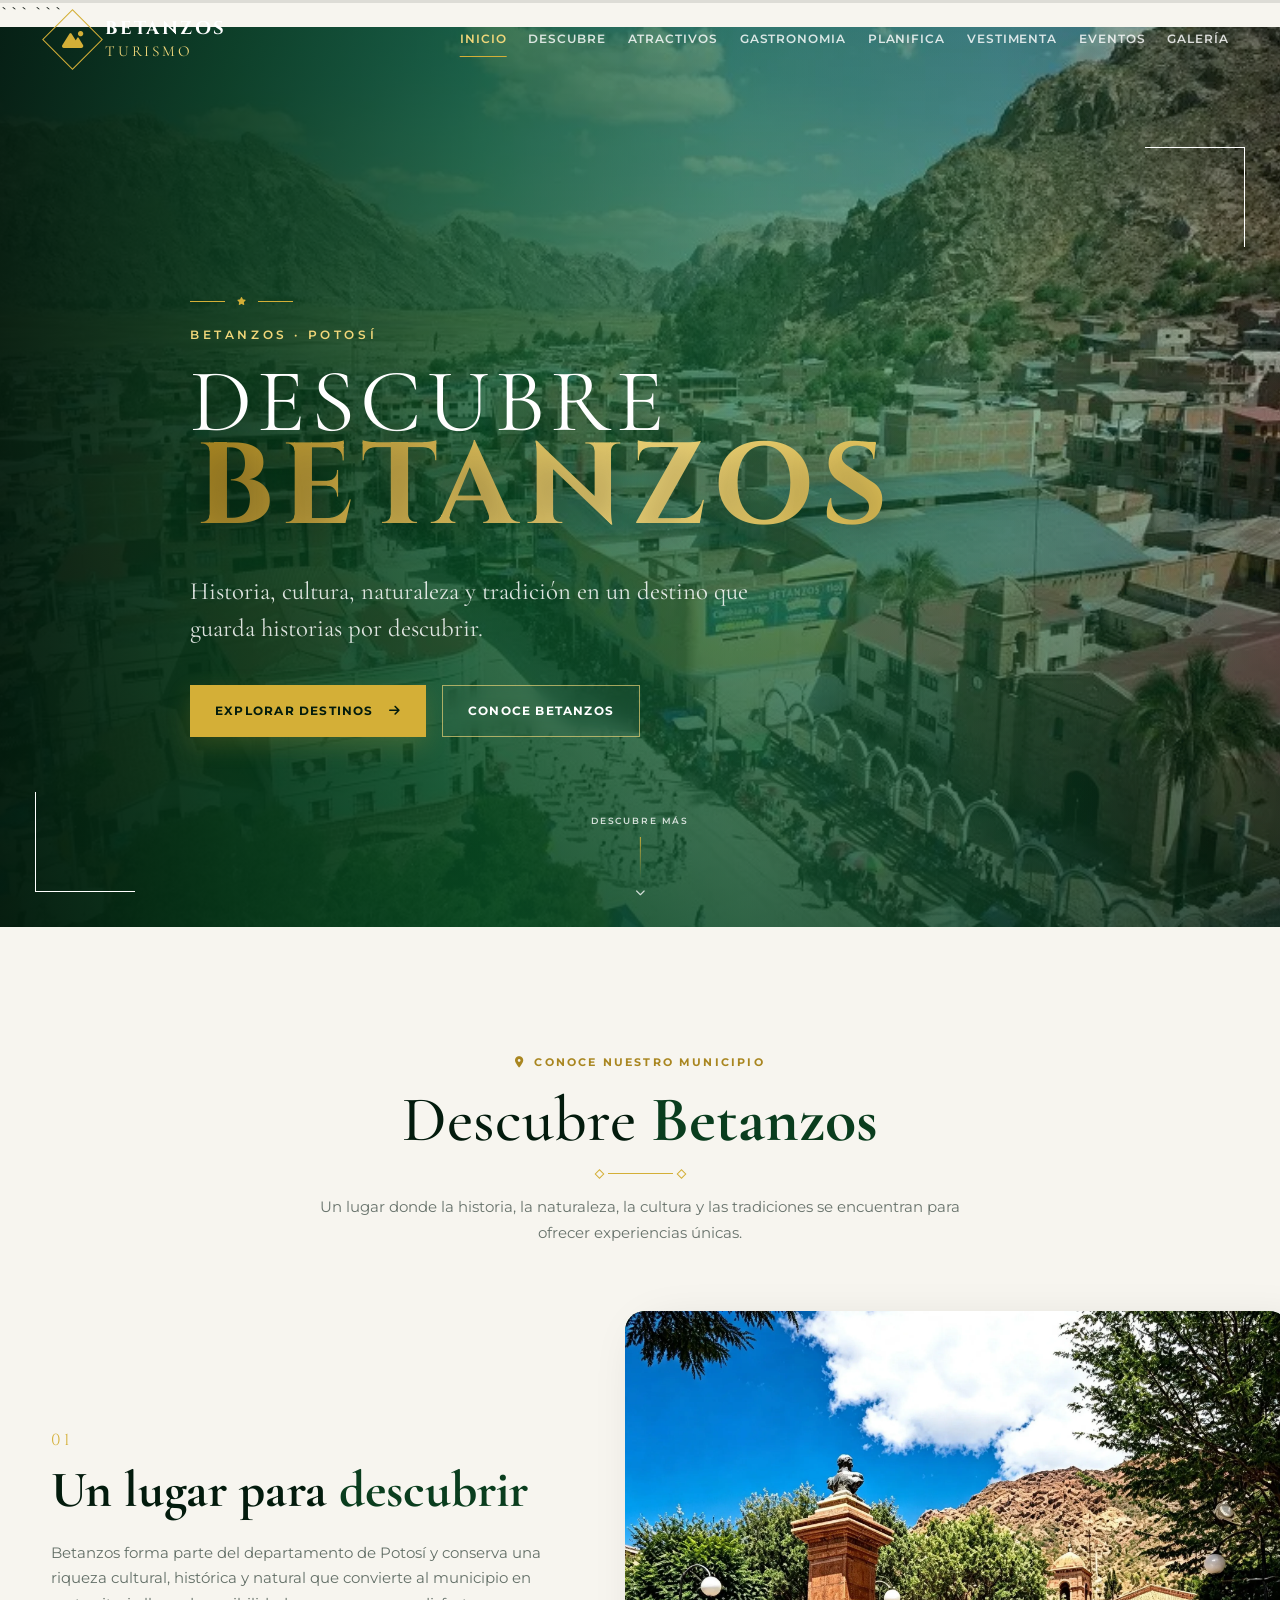
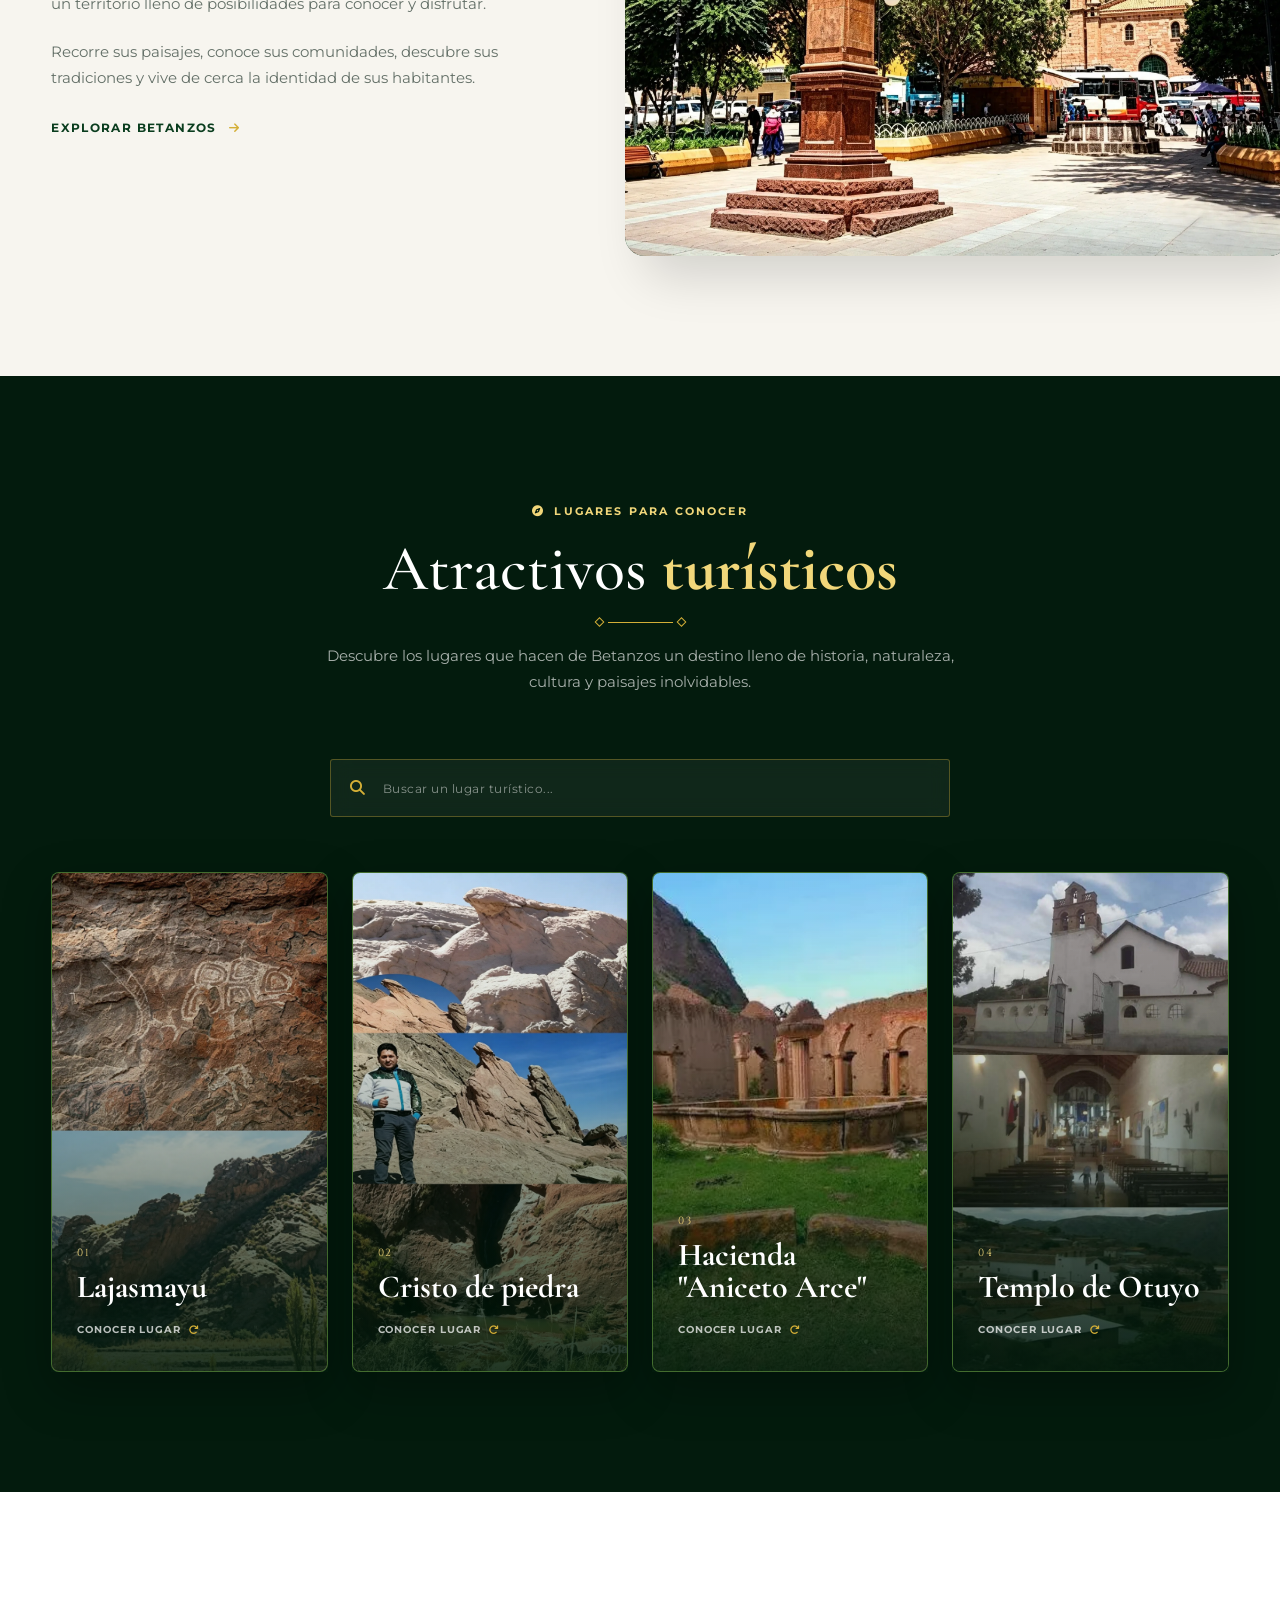
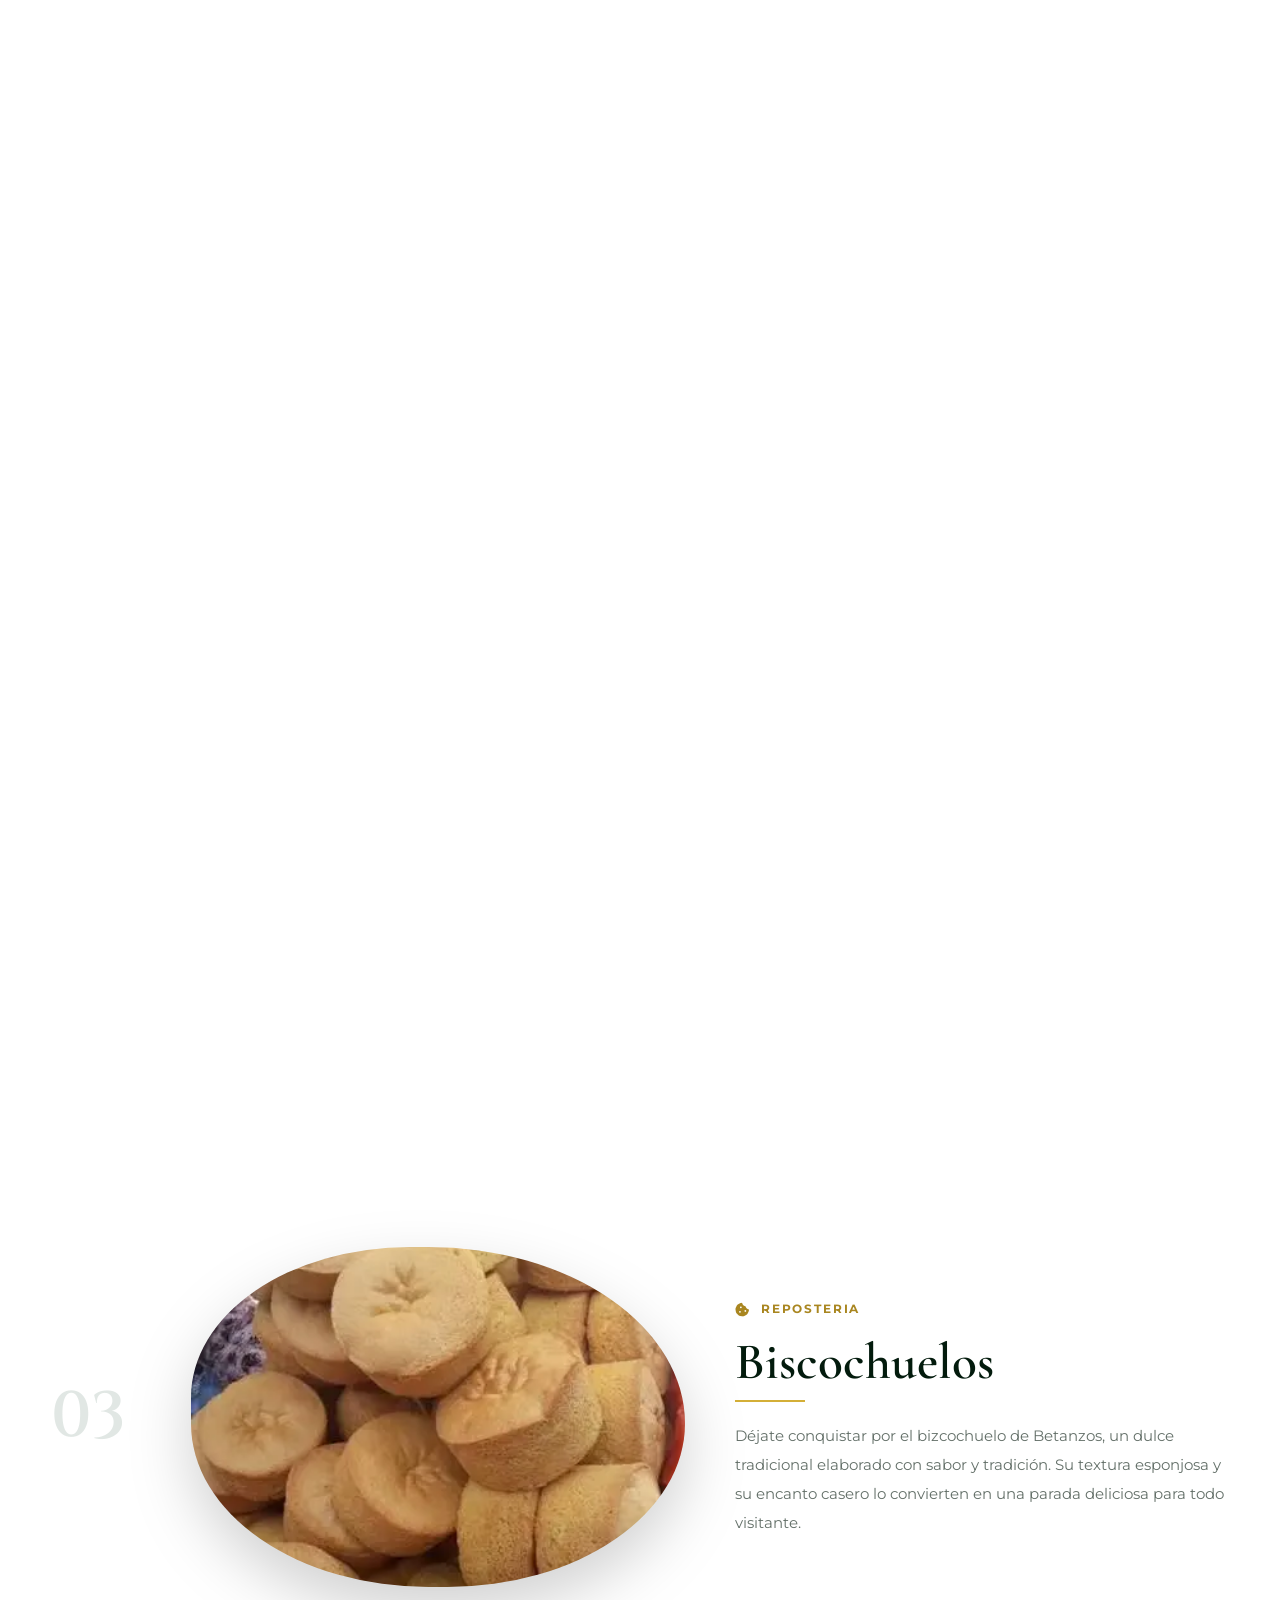
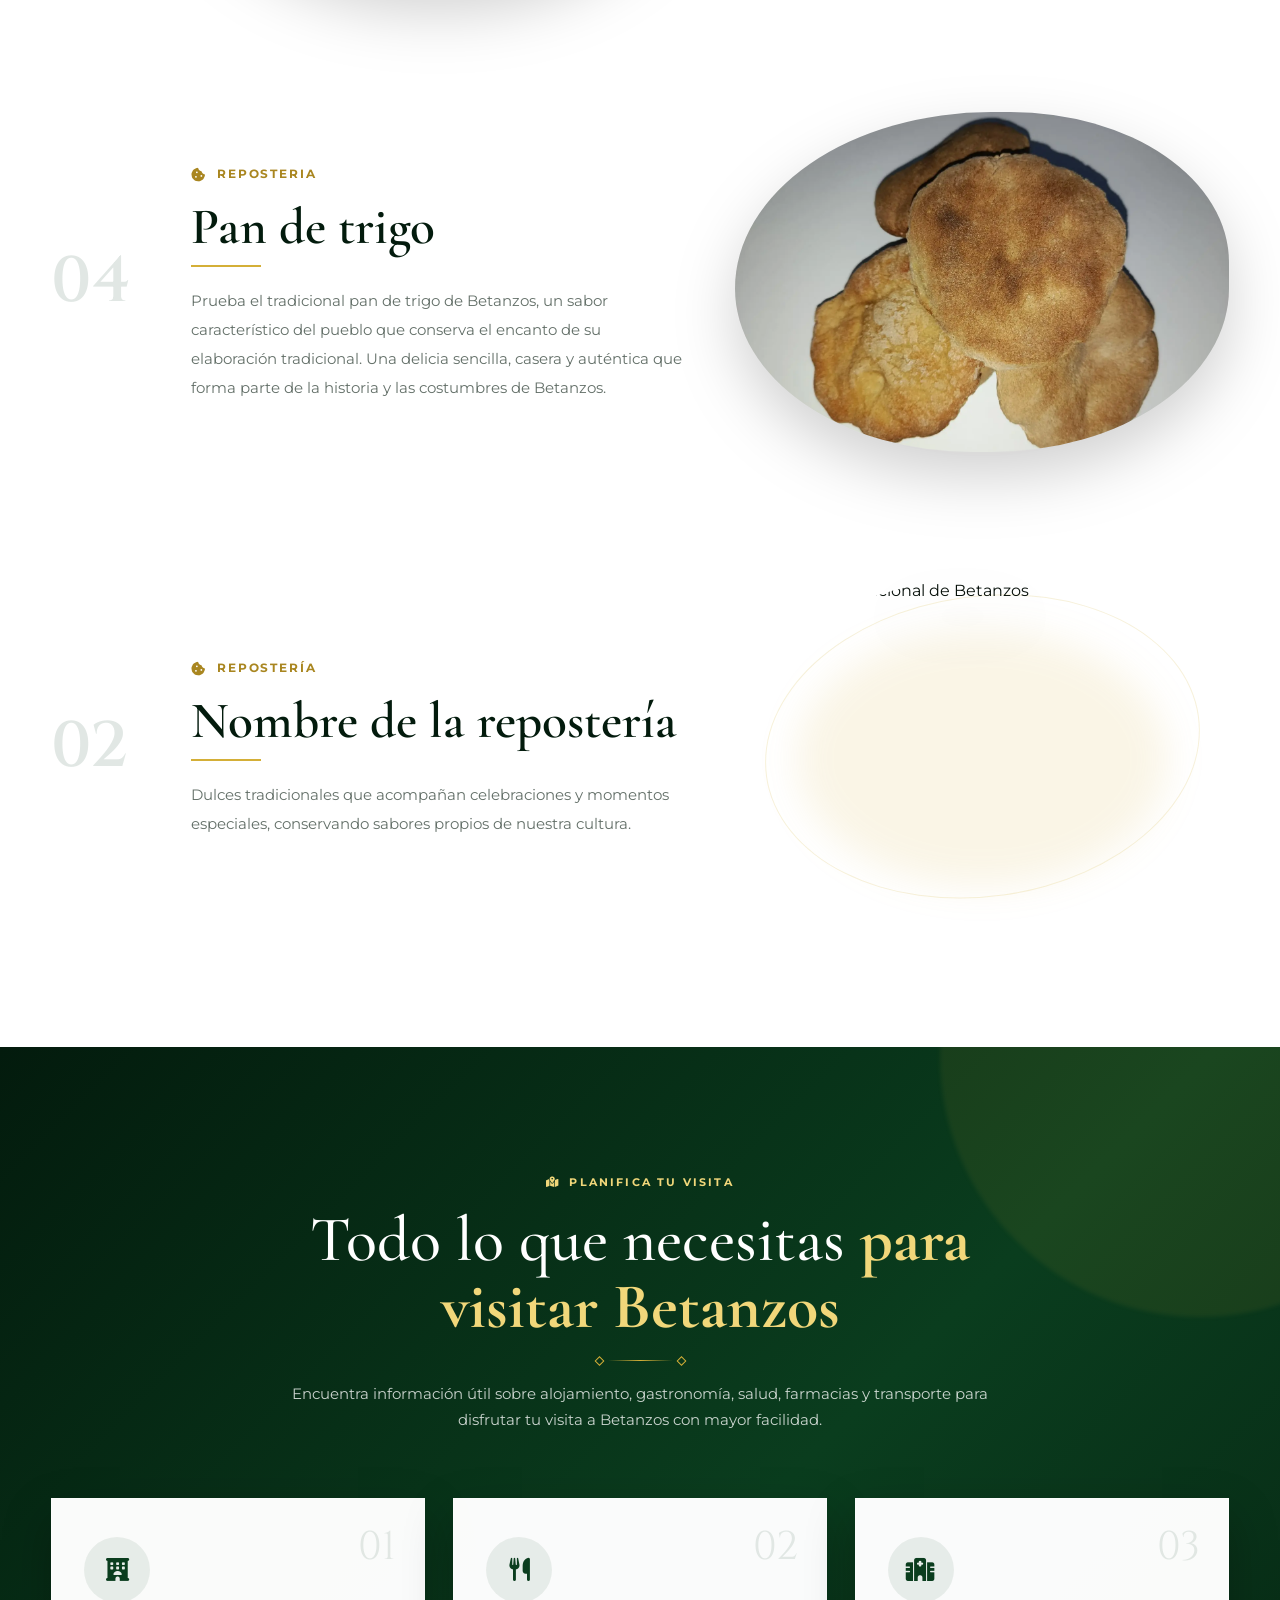
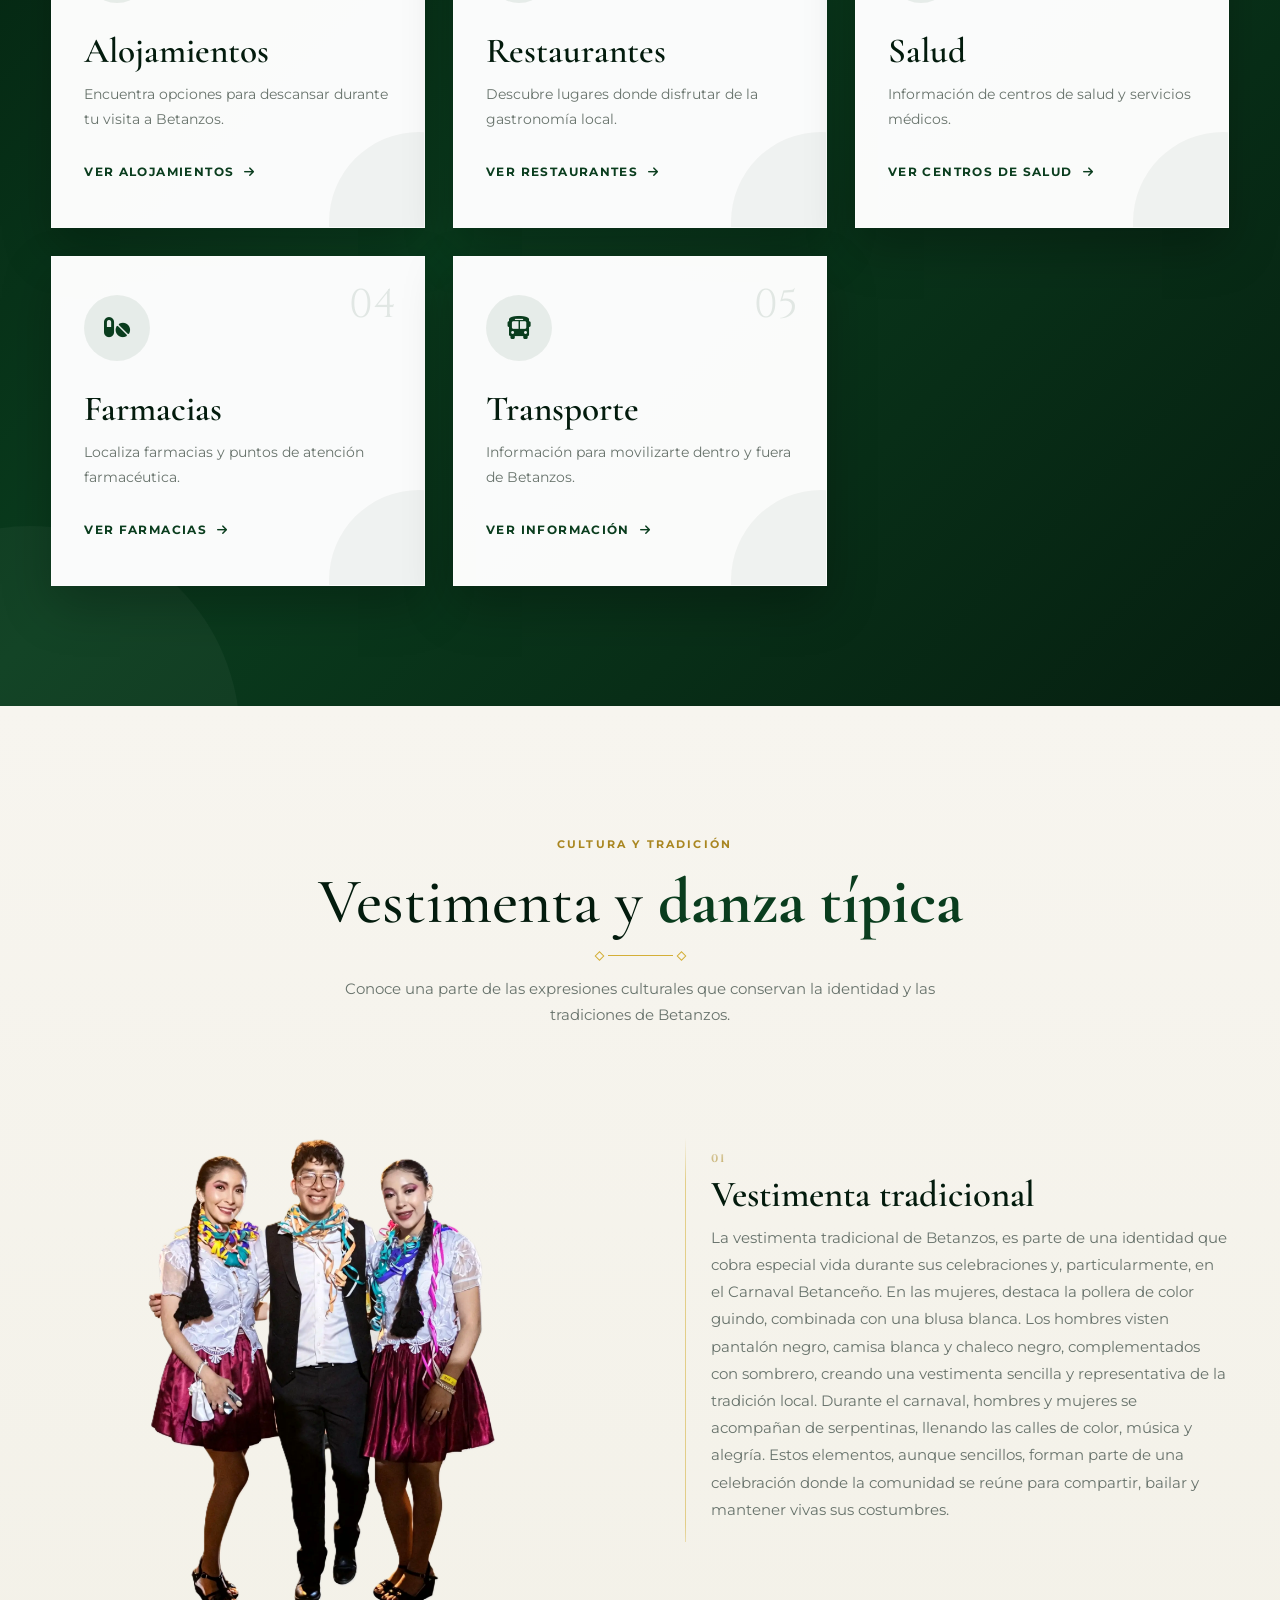
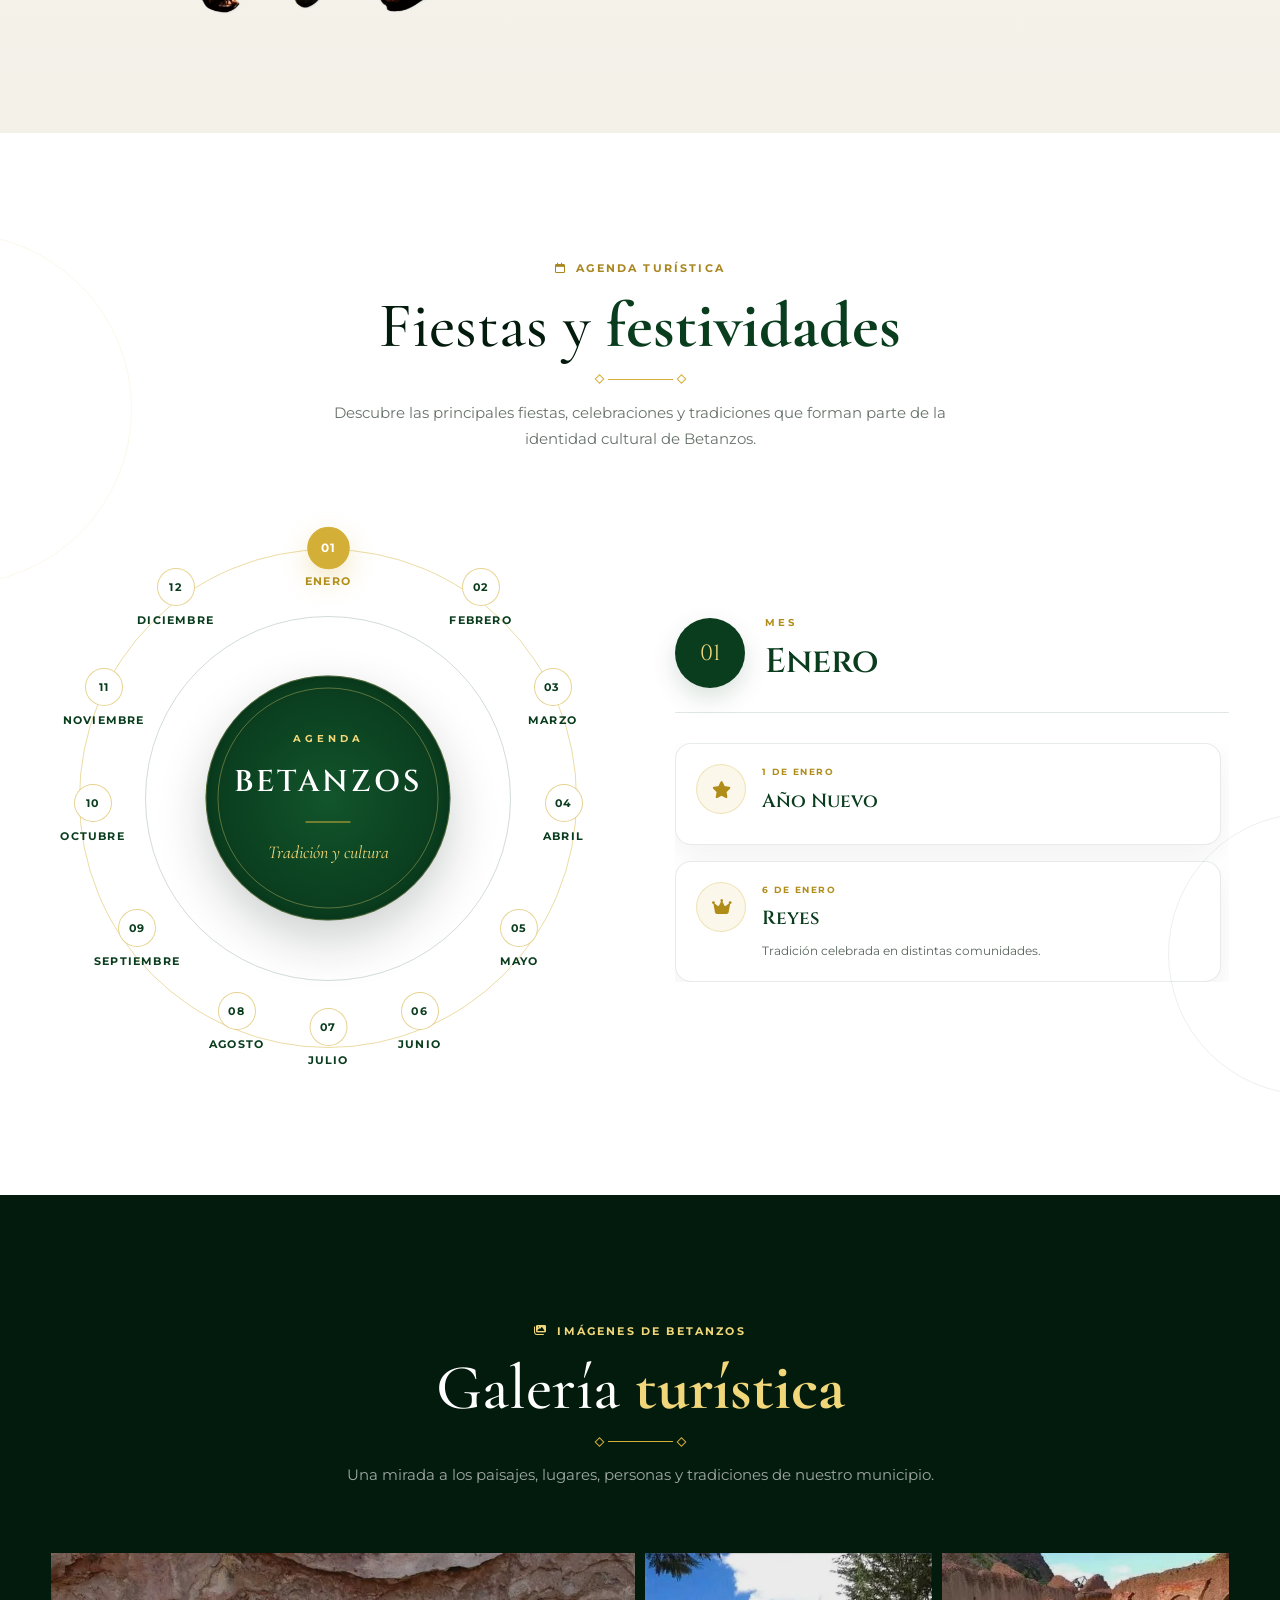
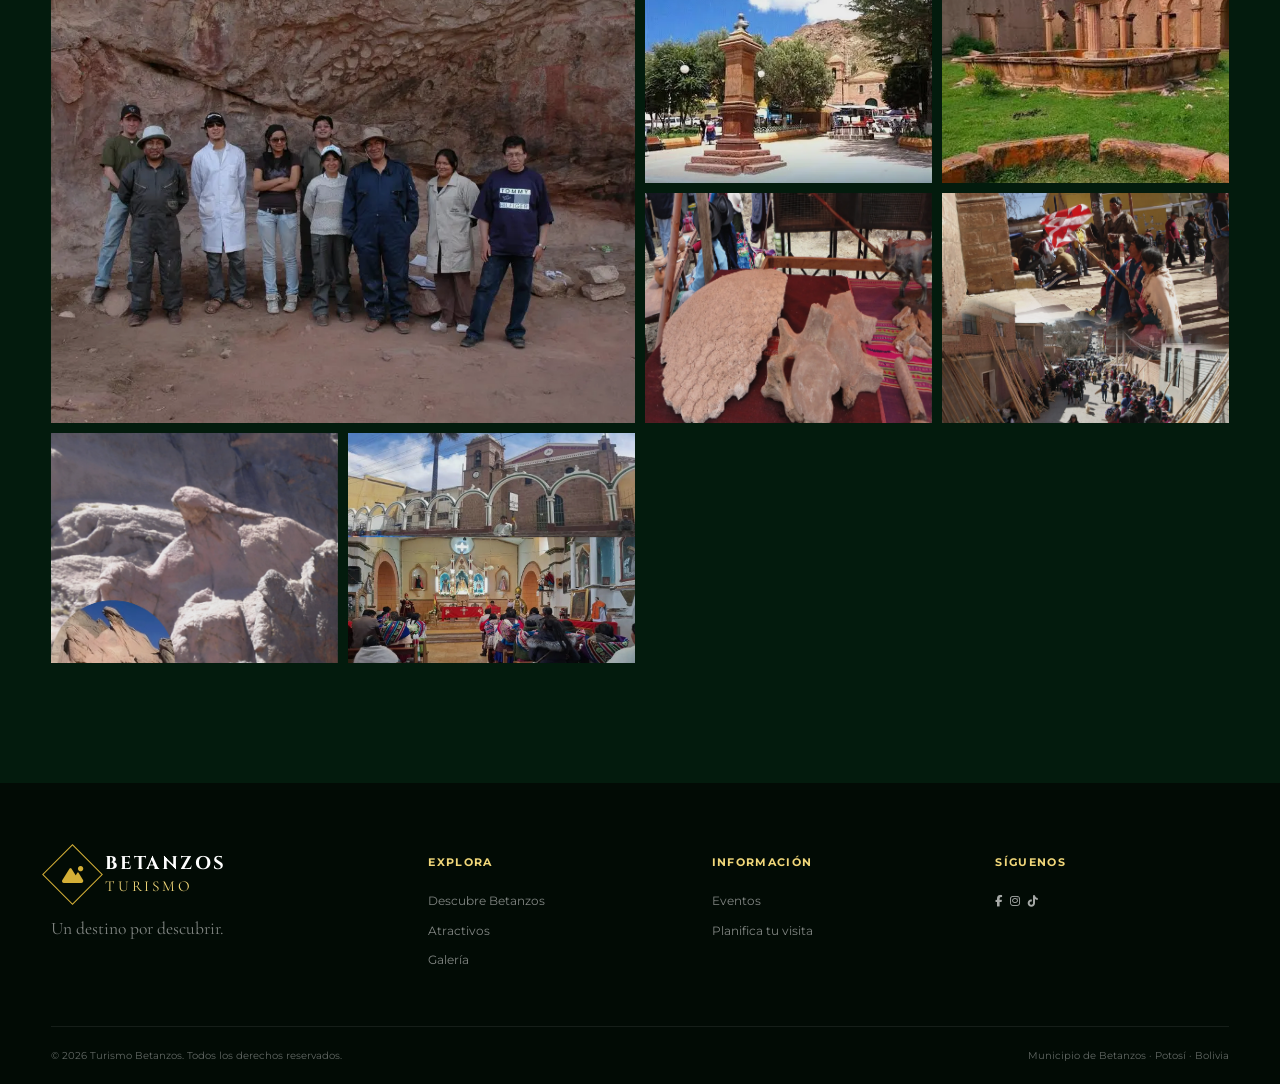
==== index.html @ 5ba2af06 "google" ====
<!DOCTYPE html>

<html lang="es">

<head>
    <meta charset="UTF-8">

```
<meta
    name="viewport"
    content="width=device-width, initial-scale=1.0">

<!-- =========================================================
     SEO
========================================================== -->

<title>
    Turismo Betanzos | Potosí, Bolivia | Un destino por descubrir
</title>

<meta
    name="description"
    content="Descubre Betanzos, Potosí, Bolivia. Conoce sus atractivos turísticos, paisajes, cultura, historia, gastronomía, tradiciones, festividades y lugares para visitar. Turismo Betanzos, un destino por descubrir.">

<meta
    name="keywords"
    content="Turismo Betanzos, Betanzos Potosí, Betanzos Bolivia, turismo en Betanzos, lugares turísticos de Betanzos, atractivos turísticos Betanzos, Potosí Bolivia, cultura Betanzos, gastronomía Betanzos, Carnaval Betanceño, Lajasmayu, Cristo de piedra Tecoya, Hacienda Aniceto Arce, Templo de Otuyo">

<meta
    name="author"
    content="Turismo Betanzos">

<meta
    name="robots"
    content="index, follow">

<meta
    name="googlebot"
    content="index, follow">

<meta
    name="theme-color"
    content="#0a3d1e">

<meta
    name="language"
    content="Spanish">

<meta
    name="geo.region"
    content="BO-P">

<meta
    name="geo.placename"
    content="Betanzos, Potosí, Bolivia">

<!-- URL principal -->
<link
    rel="canonical"
    href="https://ce175170-bit.github.io/TURISMO/">

<!-- =========================================================
     OPEN GRAPH
========================================================== -->

<meta
    property="og:type"
    content="website">

<meta
    property="og:locale"
    content="es_BO">

<meta
    property="og:title"
    content="Turismo Betanzos | Potosí, Bolivia">

<meta
    property="og:description"
    content="Descubre los atractivos turísticos, cultura, gastronomía, tradiciones, paisajes y festividades de Betanzos, Potosí, Bolivia.">

<meta
    property="og:url"
    content="https://ce175170-bit.github.io/TURISMO/">

<meta
    property="og:site_name"
    content="Turismo Betanzos">

<meta
    property="og:image"
    content="https://ce175170-bit.github.io/TURISMO/img/betanzos.webp">

<meta
    property="og:image:alt"
    content="Paisaje del municipio de Betanzos, Potosí, Bolivia">

<!-- =========================================================
     TWITTER / X
========================================================== -->

<meta
    name="twitter:card"
    content="summary_large_image">

<meta
    name="twitter:title"
    content="Turismo Betanzos | Potosí, Bolivia">

<meta
    name="twitter:description"
    content="Descubre Betanzos, Potosí: atractivos turísticos, cultura, gastronomía, tradiciones y festividades.">

<meta
    name="twitter:image"
    content="https://ce175170-bit.github.io/TURISMO/img/betanzos.webp">

<!-- =========================================================
     DATOS ESTRUCTURADOS PARA GOOGLE
========================================================== -->

<script type="application/ld+json">
{
    "@context": "https://schema.org",
    "@type": "TouristDestination",
    "name": "Turismo Betanzos",
    "description": "Información turística sobre Betanzos, Potosí, Bolivia, incluyendo atractivos turísticos, cultura, gastronomía, tradiciones y festividades.",
    "url": "https://ce175170-bit.github.io/TURISMO/",
    "image": "https://ce175170-bit.github.io/TURISMO/img/betanzos.webp",
    "touristType": [
        "Turismo cultural",
        "Turismo de naturaleza",
        "Turismo histórico"
    ],
    "containedInPlace": {
        "@type": "AdministrativeArea",
        "name": "Departamento de Potosí",
        "containedInPlace": {
            "@type": "Country",
            "name": "Bolivia"
        }
    }
}
</script>

<!-- =========================================================
     ICONOS
========================================================== -->

<link
    rel="icon"
    type="image/webp"
    sizes="512x512"
    href="img/logo.webp">

<link
    rel="icon"
    href="img/logo.webp">

<!-- =========================================================
     FUENTES
========================================================== -->

<link
    rel="preconnect"
    href="https://fonts.googleapis.com">

<link
    rel="preconnect"
    href="https://fonts.gstatic.com"
    crossorigin>

<link
    href="https://fonts.googleapis.com/css2?family=Cinzel:wght@400;500;600;700;800&family=Cormorant+Garamond:wght@400;500;600;700&family=Montserrat:wght@300;400;500;600;700&display=swap"
    rel="stylesheet">

<link
    rel="stylesheet"
    href="https://cdnjs.cloudflare.com/ajax/libs/font-awesome/6.5.2/css/all.min.css">

<link
    rel="stylesheet"
    href="estilos.css">
```

</head>

<body>


<!-- =========================================================
     PRELOADER
========================================================== -->

<div id="preloader">
    <div class="loader-content">

        <div class="loader-symbol">
            <span></span>
            <span></span>
            <span></span>
        </div>

        <h2>BETANZOS</h2>

        <p>
            Un destino por descubrir
        </p>

    </div>
</div>

<!-- =========================================================
     INDICADOR DE PROGRESO DEL SCROLL
========================================================== -->

<div class="scroll-progress">
    <div id="scrollProgressBar"></div>
</div>

<!-- =========================================================
     HEADER / NAVEGACIÓN
========================================================== -->

<header
    id="header"
    class="header">

    <div class="container header-container">

        <!-- LOGO -->

        <a
            href="#inicio"
            class="logo"
            aria-label="Turismo Betanzos - Inicio">

            <div class="logo-symbol">
                <i class="fa-solid fa-mountain-sun"></i>
            </div>

            <div class="logo-text">

                <span class="logo-main">
                    BETANZOS
                </span>

                <span class="logo-sub">
                    Turismo
                </span>

            </div>

        </a>

        <!-- MENÚ -->

        <nav
            class="nav"
            id="mainNav"
            aria-label="Navegación principal">

            <a
                href="#inicio"
                class="nav-link active">
                Inicio
            </a>

            <a
                href="#descubre"
                class="nav-link">
                Descubre
            </a>

            <a
                href="#atractivos"
                class="nav-link">
                Atractivos
            </a>

            <a
                href="#gastronomia"
                class="nav-link">
                Gastronomia
            </a>

            <a
                href="#planifica"
                class="nav-link">
                Planifica
            </a>

            <a
                href="#vestimenta"
                class="nav-link">
                Vestimenta
            </a>

            <a
                href="#eventos"
                class="nav-link">
                Eventos
            </a>

            <a
                href="#galeria"
                class="nav-link">
                Galería
            </a>

        </nav>

        <!-- MENÚ MÓVIL -->

        <button
            class="menu-toggle"
            id="menuToggle"
            type="button"
            aria-label="Abrir menú"
            aria-expanded="false">

            <span></span>
            <span></span>
            <span></span>

        </button>

    </div>

</header>

<!-- =========================================================
     CONTENIDO PRINCIPAL
========================================================== -->

<main>

    <!-- =====================================================
         INICIO
    ====================================================== -->

    <section
        id="inicio"
        class="hero">

        <div class="hero-background">

            <img
                src="img/betanzos.webp"
                alt="Paisaje turístico de Betanzos, Potosí, Bolivia">

            <div class="hero-overlay"></div>

        </div>

        <div class="container hero-content">

            <div class="hero-decoration">
                <span></span>
                <i class="fa-solid fa-star"></i>
                <span></span>
            </div>

            <p class="hero-small-title">
                BETANZOS · POTOSÍ
            </p>

            <h1 class="hero-title">

                <span>
                    DESCUBRE
                </span>

                <strong>
                    BETANZOS
                </strong>

            </h1>

            <p class="hero-description">
                Historia, cultura, naturaleza y tradición
                en un destino que guarda historias por descubrir.
            </p>

            <div class="hero-buttons">

                <a
                    href="#atractivos"
                    class="btn btn-primary">

                    <span>
                        Explorar destinos
                    </span>

                    <i class="fa-solid fa-arrow-right"></i>

                </a>

                <a
                    href="#descubre"
                    class="btn btn-outline">

                    <span>
                        Conoce Betanzos
                    </span>

                </a>

            </div>

        </div>

        <a
            href="#descubre"
            class="hero-scroll">

            <span class="scroll-text">
                DESCUBRE MÁS
            </span>

            <span class="scroll-line"></span>

            <i class="fa-solid fa-chevron-down"></i>

        </a>

        <div class="hero-corner hero-corner-left"></div>
        <div class="hero-corner hero-corner-right"></div>

    </section>

    <!-- =====================================================
         DESCUBRE
    ====================================================== -->

    <section
        id="descubre"
        class="section discover-section">

        <div class="container">

            <div class="section-header reveal">

                <span class="section-label">
                    <i class="fa-solid fa-location-dot"></i>
                    CONOCE NUESTRO MUNICIPIO
                </span>

                <h2 class="section-title">
                    Descubre
                    <span>Betanzos</span>
                </h2>

                <div class="section-line"></div>

                <p class="section-description">
                    Un lugar donde la historia, la naturaleza,
                    la cultura y las tradiciones se encuentran
                    para ofrecer experiencias únicas.
                </p>

            </div>

            <div class="discover-grid">

                <div class="discover-content reveal-left">

                    <span class="gold-number">
                        01
                    </span>

                    <h3>
                        Un lugar para
                        <span>descubrir</span>
                    </h3>

                    <p>
                        Betanzos forma parte del departamento de
                        Potosí y conserva una riqueza cultural,
                        histórica y natural que convierte al municipio
                        en un territorio lleno de posibilidades
                        para conocer y disfrutar.
                    </p>

                    <p>
                        Recorre sus paisajes, conoce sus comunidades,
                        descubre sus tradiciones y vive de cerca
                        la identidad de sus habitantes.
                    </p>

                    <a
                        href="#atractivos"
                        class="text-link">

                        <span>
                            Explorar Betanzos
                        </span>

                        <i class="fa-solid fa-arrow-right"></i>

                    </a>

                </div>

                <div class="discover-image reveal-right">

                    <div class="image-frame">

                        <img
                            src="img/plaza.webp"
                            alt="Plaza de Betanzos, Potosí, Bolivia"
                            loading="lazy">

                    </div>

                </div>

            </div>

        </div>

    </section>

    <!-- =====================================================
         ATRACTIVOS TURÍSTICOS
    ====================================================== -->

    <section
        id="atractivos"
        class="section attractions-section">

        <div class="container">

            <div class="section-header reveal">

                <span class="section-label">
                    <i class="fa-solid fa-compass"></i>
                    LUGARES PARA CONOCER
                </span>

                <h2 class="section-title">
                    Atractivos
                    <span>turísticos</span>
                </h2>

                <div class="section-line"></div>

                <p class="section-description">
                    Descubre los lugares que hacen de Betanzos
                    un destino lleno de historia, naturaleza,
                    cultura y paisajes inolvidables.
                </p>

            </div>

            <div class="tour-search reveal">

                <i class="fa-solid fa-magnifying-glass"></i>

                <input
                    type="search"
                    id="tourSearch"
                    placeholder="Buscar un lugar turístico..."
                    autocomplete="off"
                    aria-label="Buscar un lugar turístico">

                <button
                    type="button"
                    id="clearTourSearch"
                    class="tour-search-clear"
                    aria-label="Limpiar búsqueda">

                    <i class="fa-solid fa-xmark"></i>

                </button>

            </div>

            <div class="attractions-grid">

                <!-- LUGAR 1 -->

                <article
                    class="tour-card reveal"
                    data-place="lajasmayu"
                    tabindex="0"
                    aria-label="Lajasmayu, atractivo turístico de Betanzos. Haz clic para ver información.">

                    <div class="tour-card-inner">

                        <div class="tour-card-front">

                            <div class="tour-image">

                                <img
                                    src="img/lajasmayu.webp"
                                    alt="Lajasmayu, Betanzos, Potosí"
                                    loading="lazy">

                                <div class="tour-image-overlay"></div>

                                <div class="tour-front-content">

                                    <span class="tour-number">
                                        01
                                    </span>

                                    <h3>
                                        Lajasmayu
                                    </h3>

                                    <span class="tour-more">
                                        Conocer lugar
                                        <i class="fa-solid fa-arrow-rotate-right"></i>
                                    </span>

                                </div>

                            </div>

                        </div>

                        <div class="tour-card-back">

                            <span class="tour-back-category">
                                <i class="fa-solid fa-location-dot"></i>
                                Betanzos
                            </span>

                            <h3>
                                Lajasmayu
                            </h3>

                            <p>
                                <strong>Descubre Lajasmayu</strong><br>
                                Explora antiguas <strong>"PINTURAS RUPESTRES"</strong>,
                                contempla una hermosa <strong>"LAGUNA"</strong>
                                y déjate sorprender por los paisajes de este
                                rincón de Betanzos.
                                <strong>¡Una aventura que merece ser descubierta!</strong>
                            </p>

                            <div class="tour-buttons">

                                <a
                                    href="https://www.google.com/maps/@?api=1&map_action=map&center=-19.55479848966799%2C-65.42246164268225&zoom=18"
                                    target="_blank"
                                    rel="noopener noreferrer"
                                    class="tour-btn tour-btn-map">

                                    <i class="fas fa-map-marker-alt"></i>
                                    Ver en Google Maps

                                </a>

                                <a
                                    href="https://www.google.com/maps/dir/?api=1&origin=Betanzos%2C%20Potos%C3%AD%2C%20Bolivia&destination=-19.55479848966799%2C-65.42246164268225&travelmode=driving"
                                    target="_blank"
                                    rel="noopener noreferrer"
                                    class="tour-btn tour-btn-route">

                                    <i class="fas fa-route"></i>
                                    Cómo llegar

                                </a>

                            </div>

                            <span class="tour-flip-hint">
                                <i class="fa-solid fa-rotate-left"></i>
                                Volver
                            </span>

                        </div>

                    </div>

                </article>

                <!-- LUGAR 2 -->

                <article
                    class="tour-card reveal"
                    data-place="Patrimonio histórico"
                    tabindex="0"
                    aria-label="Cristo de piedra de Tecoya, Betanzos. Haz clic para ver información.">

                    <div class="tour-card-inner">

                        <div class="tour-card-front">

                            <div class="tour-image">

                                <img
                                    src="img/cristo.webp"
                                    alt="Cristo de piedra de Tecoya, Betanzos, Potosí"
                                    loading="lazy">

                                <div class="tour-image-overlay"></div>

                                <div class="tour-front-content">

                                    <span class="tour-number">
                                        02
                                    </span>

                                    <h3>
                                        Cristo de piedra
                                    </h3>

                                    <span class="tour-more">
                                        Conocer lugar
                                        <i class="fa-solid fa-arrow-rotate-right"></i>
                                    </span>

                                </div>

                            </div>

                        </div>

                        <div class="tour-card-back">

                            <span class="tour-back-category">
                                <i class="fa-solid fa-location-dot"></i>
                                Tecoya
                            </span>

                            <h3>
                                Cristo de piedra "Tecoya"
                            </h3>

                            <p>
                                Una formación natural con la silueta de un
                                Cristo, ubicada en lo alto de un cerro con
                                vistas espectaculares. En el camino encontrarás
                                una pequeña cascada que cobra especial belleza
                                durante la temporada de lluvias.
                            </p>

                            <div class="tour-buttons">

                                <a
                                    href="https://www.google.com/maps/@?api=1&map_action=map&center=-19.476564982358926%2C-65.41407841115755&zoom=18"
                                    target="_blank"
                                    rel="noopener noreferrer"
                                    class="tour-btn tour-btn-map">

                                    <i class="fas fa-map-marker-alt"></i>
                                    Ver en Google Maps

                                </a>

                                <a
                                    href="https://www.google.com/maps/dir/?api=1&origin=Betanzos%2C%20Potos%C3%AD%2C%20Bolivia&destination=-19.475471448541875%2C-65.41351223972904&travelmode=driving"
                                    target="_blank"
                                    rel="noopener noreferrer"
                                    class="tour-btn tour-btn-route">

                                    <i class="fas fa-route"></i>
                                    Cómo llegar

                                </a>

                            </div>

                            <span class="tour-flip-hint">
                                <i class="fa-solid fa-rotate-left"></i>
                                Volver
                            </span>

                        </div>

                    </div>

                </article>

                <!-- LUGAR 3 -->

                <article
                    class="tour-card reveal"
                    data-place="Tirispaya"
                    tabindex="0"
                    aria-label="Hacienda Aniceto Arce de Tirispaya, Betanzos. Haz clic para ver información.">

                    <div class="tour-card-inner">

                        <div class="tour-card-front">

                            <div class="tour-image">

                                <img
                                    src="img/tirispaya.webp"
                                    alt="Hacienda Aniceto Arce de Tirispaya, Betanzos"
                                    loading="lazy">

                                <div class="tour-image-overlay"></div>

                                <div class="tour-front-content">

                                    <span class="tour-number">
                                        03
                                    </span>

                                    <h3>
                                        Hacienda
                                        <br>
                                        "Aniceto Arce"
                                    </h3>

                                    <span class="tour-more">
                                        Conocer lugar
                                        <i class="fa-solid fa-arrow-rotate-right"></i>
                                    </span>

                                </div>

                            </div>

                        </div>

                        <div class="tour-card-back">

                            <span class="tour-back-category">
                                <i class="fa-solid fa-location-dot"></i>
                                Tirispaya
                            </span>

                            <h3>
                                Hacienda
                                <br>
                                "Aniceto Arce"
                            </h3>

                            <p>
                                Visita la histórica Hacienda de Aniceto Arce
                                en Tirispaya, un lugar ligado a la historia
                                de Bolivia y al patrimonio de la región.
                                Recorre sus espacios, conoce parte de su pasado
                                y disfruta de los hermosos paisajes que rodean
                                esta comunidad.
                            </p>

                            <div class="tour-buttons">

                                <a
                                    href="https://www.google.com/maps/@?api=1&map_action=map&center=-19.270452019084438%2C-65.41729999082395&zoom=18"
                                    target="_blank"
                                    rel="noopener noreferrer"
                                    class="tour-btn tour-btn-map">

                                    <i class="fas fa-map-marker-alt"></i>
                                    Ver en Google Maps

                                </a>

                                <a
                                    href="https://www.google.com/maps/dir/?api=1&origin=Betanzos%2C%20Potos%C3%AD%2C%20Bolivia&destination=-19.270452019084438%2C-65.41729999082395&travelmode=driving"
                                    target="_blank"
                                    rel="noopener noreferrer"
                                    class="tour-btn tour-btn-route">

                                    <i class="fas fa-route"></i>
                                    Cómo llegar

                                </a>

                            </div>

                            <span class="tour-flip-hint">
                                <i class="fa-solid fa-rotate-left"></i>
                                Volver
                            </span>

                        </div>

                    </div>

                </article>

                <!-- LUGAR 4 -->

                <article
                    class="tour-card reveal"
                    data-place="otuyo"
                    tabindex="0"
                    aria-label="Templo de Otuyo, Betanzos. Haz clic para ver información.">

                    <div class="tour-card-inner">

                        <div class="tour-card-front">

                            <div class="tour-image">

                                <img
                                    src="img/otuyo.webp"
                                    alt="Templo de Otuyo, Betanzos, Potosí"
                                    loading="lazy">

                                <div class="tour-image-overlay"></div>

                                <div class="tour-front-content">

                                    <span class="tour-number">
                                        04
                                    </span>

                                    <h3>
                                        Templo de Otuyo
                                    </h3>

                                    <span class="tour-more">
                                        Conocer lugar
                                        <i class="fa-solid fa-arrow-rotate-right"></i>
                                    </span>

                                </div>

                            </div>

                        </div>

                        <div class="tour-card-back">

                            <span class="tour-back-category">
                                <i class="fa-solid fa-location-dot"></i>
                                Otuyo
                            </span>

                            <h3>
                                Templo de Otuyo
                            </h3>

                            <p>
                                Conoce el histórico Templo de Otuyo, donde,
                                según la tradición local, fue bautizado
                                Cornelio Saavedra, presidente de la Primera
                                Junta de Gobierno de Buenos Aires en 1810.
                                Un lugar que guarda parte de la historia
                                de Bolivia y Argentina.
                            </p>

                            <div class="tour-buttons">

                                <a
                                    href="https://www.google.com/maps/@?api=1&map_action=map&center=-19.486658241645898%2C-65.23036532233473&zoom=18"
                                    target="_blank"
                                    rel="noopener noreferrer"
                                    class="tour-btn tour-btn-map">

                                    <i class="fas fa-map-marker-alt"></i>
                                    Ver en Google Maps

                                </a>

                                <a
                                    href="https://www.google.com/maps/dir/?api=1&origin=Betanzos%2C%20Potos%C3%AD%2C%20Bolivia&destination=-19.486658241645898%2C-65.23036532233473&travelmode=driving"
                                    target="_blank"
                                    rel="noopener noreferrer"
                                    class="tour-btn tour-btn-route">

                                    <i class="fas fa-route"></i>
                                    Cómo llegar

                                </a>

                            </div>

                            <span class="tour-flip-hint">
                                <i class="fa-solid fa-rotate-left"></i>
                                Volver
                            </span>

                        </div>

                    </div>

                </article>

            </div>

            <div
                id="noTourResults"
                class="no-tour-results">

                <i class="fa-solid fa-map-location-dot"></i>

                <h3>
                    No encontramos ese lugar
                </h3>

                <p>
                    Intenta buscar utilizando otro nombre.
                </p>

            </div>

        </div>

    </section>

    <!-- =====================================================
         GASTRONOMÍA
    ====================================================== -->

    <section
        id="gastronomia"
        class="section gastronomy-section">

        <div class="container">

            <div class="section-header reveal">

                <span class="section-label">
                    <i class="fa-solid fa-utensils"></i>
                    SABORES DE BETANZOS
                </span>

                <h2 class="section-title">
                    Una tradición que
                    <span>se saborea</span>
                </h2>

                <div class="section-line"></div>

                <p class="section-description">
                    Descubre los sabores que forman parte de la
                    identidad de Betanzos, desde sus platos
                    tradicionales hasta sus dulces y preparaciones
                    transmitidas de generación en generación.
                </p>

            </div>

            <div class="gastronomy-list">

                <article class="gastronomy-item reveal">

                    <div class="gastronomy-number">
                        01
                    </div>

                    <div class="gastronomy-image">

                        <img
                            src="img/haba.webp"
                            alt="Ají de haba, plato tradicional de Betanzos"
                            loading="lazy">

                    </div>

                    <div class="gastronomy-content">

                        <span class="gastronomy-category">
                            <i class="fa-solid fa-bowl-food"></i>
                            PLATO TÍPICO
                        </span>

                        <h3>
                            Ají de haba
                        </h3>

                        <div class="gastronomy-line"></div>

                        <p>
                            El ají de haba es un plato tradicional preparado
                            con habas cocidas, ají y condimentos, de sabor
                            intenso y casero. Forma parte de la gastronomía
                            tradicional de la región y se disfruta
                            especialmente acompañado de papa y otros
                            ingredientes locales.
                        </p>

                    </div>

                </article>

                <article class="gastronomy-item reverse reveal">

                    <div class="gastronomy-number">
                        02
                    </div>

                    <div class="gastronomy-image">

                        <img
                            src="img/lisa.webp"
                            alt="Ají de lisa, plato tradicional de Betanzos"
                            loading="lazy">

                    </div>

                    <div class="gastronomy-content">

                        <span class="gastronomy-category">
                            <i class="fa-solid fa-bowl-food"></i>
                            PLATO TÍPICO
                        </span>

                        <h3>
                            Ají de lisa
                        </h3>

                        <div class="gastronomy-line"></div>

                        <p>
                            Saborea el tradicional Ají de Lisa,
                            un plato de sabor auténtico que forma parte
                            de la gastronomía local. Una preparación casera
                            que invita a descubrir los sabores y tradiciones
                            de Betanzos.
                        </p>

                    </div>

                </article>

                <article class="gastronomy-item reveal">

                    <div class="gastronomy-number">
                        03
                    </div>

                    <div class="gastronomy-image">

                        <img
                            src="img/biscochuelo.webp"
                            alt="Biscochuelos tradicionales de Betanzos"
                            loading="lazy">

                    </div>

                    <div class="gastronomy-content">

                        <span class="gastronomy-category">
                            <i class="fa-solid fa-cookie-bite"></i>
                            REPOSTERIA
                        </span>

                        <h3>
                            Biscochuelos
                        </h3>

                        <div class="gastronomy-line"></div>

                        <p>
                            Déjate conquistar por el bizcochuelo de Betanzos,
                            un dulce tradicional elaborado con sabor y tradición.
                            Su textura esponjosa y su encanto casero lo convierten
                            en una parada deliciosa para todo visitante.
                        </p>

                    </div>

                </article>

                <article class="gastronomy-item reverse reveal">

                    <div class="gastronomy-number">
                        04
                    </div>

                    <div class="gastronomy-image">

                        <img
                            src="img/pan.webp"
                            alt="Pan de trigo tradicional de Betanzos"
                            loading="lazy">

                    </div>

                    <div class="gastronomy-content">

                        <span class="gastronomy-category">
                            <i class="fa-solid fa-cookie-bite"></i>
                            REPOSTERIA
                        </span>

                        <h3>
                            Pan de trigo
                        </h3>

                        <div class="gastronomy-line"></div>

                        <p>
                            Prueba el tradicional pan de trigo de Betanzos,
                            un sabor característico del pueblo que conserva
                            el encanto de su elaboración tradicional. Una delicia
                            sencilla, casera y auténtica que forma parte de la
                            historia y las costumbres de Betanzos.
                        </p>

                    </div>

                </article>

                <!-- REPOSTERÍA -->

                <article class="gastronomy-item reverse reveal">

                    <div class="gastronomy-number">
                        02
                    </div>

                    <div class="gastronomy-image">

                        <img
                            src="img/bi"
                            alt="Repostería tradicional de Betanzos"
                            loading="lazy">

                    </div>

                    <div class="gastronomy-content">

                        <span class="gastronomy-category">
                            <i class="fa-solid fa-cookie-bite"></i>
                            REPOSTERÍA
                        </span>

                        <h3>
                            Nombre de la repostería
                        </h3>

                        <div class="gastronomy-line"></div>

                        <p>
                            Dulces tradicionales que acompañan
                            celebraciones y momentos especiales,
                            conservando sabores propios de nuestra
                            cultura.
                        </p>

                    </div>

                </article>

            </div>

        </div>

    </section>

    <!-- =====================================================
         PLANIFICA TU VISITA
    ====================================================== -->

    <section
        id="planifica"
        class="section planning-section">

        <div class="planning-background"></div>

        <div class="container">

            <div class="section-header reveal">

                <span class="section-label">
                    <i class="fa-solid fa-map-location-dot"></i>
                    PLANIFICA TU VISITA
                </span>

                <h2 class="section-title">
                    Todo lo que necesitas
                    <span>para visitar Betanzos</span>
                </h2>

                <div class="section-line"></div>

                <p class="section-description">
                    Encuentra información útil sobre alojamiento,
                    gastronomía, salud, farmacias y transporte para
                    disfrutar tu visita a Betanzos con mayor facilidad.
                </p>

            </div>

            <div class="planning-grid">

                <article
                    class="planning-card reveal"
                    data-planning="alojamientos">

                    <div class="planning-card-icon">
                        <i class="fa-solid fa-hotel"></i>
                    </div>

                    <div class="planning-card-number">
                        01
                    </div>

                    <h3>
                        Alojamientos
                    </h3>

                    <p>
                        Encuentra opciones para descansar
                        durante tu visita a Betanzos.
                    </p>

                    <span class="planning-card-link">
                        Ver alojamientos
                        <i class="fa-solid fa-arrow-right"></i>
                    </span>

                </article>

                <article
                    class="planning-card reveal"
                    data-planning="restaurantes">

                    <div class="planning-card-icon">
                        <i class="fa-solid fa-utensils"></i>
                    </div>

                    <div class="planning-card-number">
                        02
                    </div>

                    <h3>
                        Restaurantes
                    </h3>

                    <p>
                        Descubre lugares donde disfrutar
                        de la gastronomía local.
                    </p>

                    <span class="planning-card-link">
                        Ver restaurantes
                        <i class="fa-solid fa-arrow-right"></i>
                    </span>

                </article>

                <article
                    class="planning-card reveal"
                    data-planning="salud">

                    <div class="planning-card-icon">
                        <i class="fa-solid fa-hospital"></i>
                    </div>

                    <div class="planning-card-number">
                        03
                    </div>

                    <h3>
                        Salud
                    </h3>

                    <p>
                        Información de centros de salud
                        y servicios médicos.
                    </p>

                    <span class="planning-card-link">
                        Ver centros de salud
                        <i class="fa-solid fa-arrow-right"></i>
                    </span>

                </article>

                <article
                    class="planning-card reveal"
                    data-planning="farmacias">

                    <div class="planning-card-icon">
                        <i class="fa-solid fa-pills"></i>
                    </div>

                    <div class="planning-card-number">
                        04
                    </div>

                    <h3>
                        Farmacias
                    </h3>

                    <p>
                        Localiza farmacias y puntos de
                        atención farmacéutica.
                    </p>

                    <span class="planning-card-link">
                        Ver farmacias
                        <i class="fa-solid fa-arrow-right"></i>
                    </span>

                </article>

                <article
                    class="planning-card reveal"
                    data-planning="transporte">

                    <div class="planning-card-icon">
                        <i class="fa-solid fa-bus"></i>
                    </div>

                    <div class="planning-card-number">
                        05
                    </div>

                    <h3>
                        Transporte
                    </h3>

                    <p>
                        Información para movilizarte
                        dentro y fuera de Betanzos.
                    </p>

                    <span class="planning-card-link">
                        Ver información
                        <i class="fa-solid fa-arrow-right"></i>
                    </span>

                </article>

            </div>

        </div>

        <div
            class="planning-modal"
            id="planningModal"
            aria-hidden="true">

            <div class="planning-modal-overlay"></div>

            <div
                class="planning-modal-content"
                role="dialog"
                aria-modal="true"
                aria-labelledby="planningModalTitle">

                <button
                    type="button"
                    class="planning-modal-close"
                    id="planningModalClose"
                    aria-label="Cerrar">

                    <i class="fa-solid fa-xmark"></i>

                </button>

                <div class="planning-modal-header">

                    <span
                        class="planning-modal-icon"
                        id="planningModalIcon">

                        <i class="fa-solid fa-hotel"></i>

                    </span>

                    <div>

                        <span
                            class="planning-modal-label"
                            id="planningModalLabel">

                            INFORMACIÓN TURÍSTICA

                        </span>

                        <h3 id="planningModalTitle">
                            Alojamientos
                        </h3>

                    </div>

                </div>

                <div
                    class="planning-list"
                    id="planningList">
                </div>

            </div>

        </div>

    </section>

    <!-- =====================================================
         VESTIMENTA Y DANZA TÍPICA
    ====================================================== -->

    <section
        id="vestimenta"
        class="section culture-section">

        <div class="container">

            <div class="section-header reveal">

                <span class="section-label">
                    <i class="fa-solid fa-person-dancing"></i>
                    CULTURA Y TRADICIÓN
                </span>

                <h2 class="section-title">
                    Vestimenta y
                    <span>danza típica</span>
                </h2>

                <div class="section-line"></div>

                <p class="section-description">
                    Conoce una parte de las expresiones culturales que
                    conservan la identidad y las tradiciones de Betanzos.
                </p>

            </div>

            <div class="culture-content">

                <div class="culture-image reveal-left">

                    <img
                        src="img/danza.webp"
                        alt="Vestimenta y danza tradicional de Betanzos"
                        loading="lazy">

                </div>

                <div
                    class="culture-text-window reveal-right"
                    aria-label="Información sobre vestimenta y danza típica">

                    <div class="culture-text-track">

                        <article class="culture-text-block">

                            <span class="culture-number">
                                01
                            </span>

                            <h3>
                                Vestimenta tradicional
                            </h3>

                            <p>
                                La vestimenta tradicional de Betanzos,
                                es parte de una identidad que cobra
                                especial vida durante sus celebraciones
                                y, particularmente, en el Carnaval Betanceño.

                                En las mujeres, destaca la pollera de color
                                guindo, combinada con una blusa blanca.

                                Los hombres visten pantalón negro, camisa
                                blanca y chaleco negro, complementados con
                                sombrero, creando una vestimenta sencilla
                                y representativa de la tradición local.

                                Durante el carnaval, hombres y mujeres se
                                acompañan de serpentinas, llenando las calles
                                de color, música y alegría.

                                Estos elementos, aunque sencillos, forman parte
                                de una celebración donde la comunidad se reúne
                                para compartir, bailar y mantener vivas sus costumbres.
                            </p>

                        </article>

                        <article class="culture-text-block">

                            <span class="culture-number">
                                02
                            </span>

                            <h3>
                                Danza y expresión cultural
                            </h3>

                            <p>
                                El Carnaval Betanceño es una de las principales
                                expresiones culturales de Betanzos.

                                Su música y danza reúnen a comunidades,
                                comparsas y agrupaciones que recorren las
                                calles durante las celebraciones.

                                Entre sus expresiones tradicionales destacan
                                las Churras de Betanzos, junto con diferentes
                                danzas autóctonas y pandillas carnavaleras.

                                El ritmo del carnaval está vinculado al
                                huayño pasacalle, acompañado tradicionalmente
                                por instrumentos como charangos, guitarras y anatas.

                                Más que una celebración, el Carnaval Betanceño
                                representa una forma de mantener vivas las
                                costumbres, la música, la vestimenta y la
                                identidad cultural de los betanceños.
                            </p>

                        </article>

                        <article class="culture-text-block">

                            <span class="culture-number">
                                03
                            </span>

                            <h3>
                                Tradición que continúa
                            </h3>

                            <p>
                                En Betanzos, las tradiciones siguen vivas
                                gracias a las nuevas generaciones que mantienen
                                las costumbres heredadas de sus antepasados.

                                La música, la danza, la vestimenta y las
                                celebraciones culturales forman parte de una
                                identidad que se transmite de padres a hijos.

                                Cada fiesta es una oportunidad para reencontrarse
                                con las raíces, compartir en comunidad y mantener
                                viva la historia de nuestro pueblo.

                                Una tradición que no se detiene, porque cada
                                generación la recibe, la vive y la transmite.
                            </p>

                        </article>

                        <article
                            class="culture-text-block"
                            aria-hidden="true">

                            <span class="culture-number">
                                01
                            </span>

                            <h3>
                                Vestimenta tradicional
                            </h3>

                            <p>
                                La vestimenta tradicional de Betanzos,
                                es parte de una identidad que cobra
                                especial vida durante sus celebraciones
                                y, particularmente, en el Carnaval Betanceño.

                                En las mujeres, destaca la pollera de color
                                guindo, combinada con una blusa blanca.

                                Los hombres visten pantalón negro, camisa
                                blanca y chaleco negro, complementados con
                                sombrero, creando una vestimenta sencilla
                                y representativa de la tradición local.

                                Durante el carnaval, hombres y mujeres se
                                acompañan de serpentinas, llenando las calles
                                de color, música y alegría.

                                Estos elementos, aunque sencillos, forman parte
                                de una celebración donde la comunidad se reúne
                                para compartir, bailar y mantener vivas sus costumbres.
                            </p>

                        </article>

                        <article
                            class="culture-text-block"
                            aria-hidden="true">

                            <span class="culture-number">
                                02
                            </span>

                            <h3>
                                Danza y expresión cultural
                            </h3>

                            <p>
                                El Carnaval Betanceño es una de las principales
                                expresiones culturales de Betanzos.

                                Su música y danza reúnen a comunidades,
                                comparsas y agrupaciones que recorren las
                                calles durante las celebraciones.

                                Entre sus expresiones tradicionales destacan
                                las Churras de Betanzos, junto con diferentes
                                danzas autóctonas y pandillas carnavaleras.

                                El ritmo del carnaval está vinculado al
                                huayño pasacalle, acompañado tradicionalmente
                                por instrumentos como charangos, guitarras y anatas.

                                Más que una celebración, el Carnaval Betanceño
                                representa una forma de mantener vivas las
                                costumbres, la música, la vestimenta y la
                                identidad cultural de los betanceños.
                            </p>

                        </article>

                        <article
                            class="culture-text-block"
                            aria-hidden="true">

                            <span class="culture-number">
                                03
                            </span>

                            <h3>
                                Tradición que continúa
                            </h3>

                            <p>
                                En Betanzos, Potosí, las tradiciones siguen vivas
                                gracias a las nuevas generaciones que mantienen
                                las costumbres heredadas de sus antepasados.

                                La música, la danza, la vestimenta y las
                                celebraciones culturales forman parte de una
                                identidad que se transmite de padres a hijos.

                                Cada fiesta es una oportunidad para reencontrarse
                                con las raíces, compartir en comunidad y mantener
                                viva la historia de nuestro pueblo.

                                Una tradición que no se detiene, porque cada
                                generación la recibe, la vive y la transmite.
                            </p>

                        </article>

                    </div>

                </div>

            </div>

        </div>

    </section>

    <!-- =====================================================
         EVENTOS Y FESTIVIDADES
    ====================================================== -->

    <section
        id="eventos"
        class="section events-section">

        <div class="container">

            <div class="section-header reveal">

                <span class="section-label">
                    <i class="fa-regular fa-calendar"></i>
                    AGENDA TURÍSTICA
                </span>

                <h2 class="section-title">
                    Fiestas y
                    <span>festividades</span>
                </h2>

                <div class="section-line"></div>

                <p class="section-description">
                    Descubre las principales fiestas, celebraciones
                    y tradiciones que forman parte de la identidad
                    cultural de Betanzos.
                </p>

            </div>

            <div class="festividades-wrapper">

                <div class="festividades-wheel">

                    <div class="wheel-ring wheel-ring-outer"></div>
                    <div class="wheel-ring wheel-ring-inner"></div>

                    <div class="wheel-center">

                        <span class="wheel-center-small">
                            AGENDA
                        </span>

                        <h3>
                            BETANZOS
                        </h3>

                        <span class="wheel-center-line"></span>

                        <p>
                            Tradición y cultura
                        </p>

                    </div>

                    <button
                        class="wheel-month active"
                        data-month="enero">

                        <span>01</span>
                        ENERO

                    </button>

                    <button
                        class="wheel-month"
                        data-month="febrero">

                        <span>02</span>
                        FEBRERO

                    </button>

                    <button
                        class="wheel-month"
                        data-month="marzo">

                        <span>03</span>
                        MARZO

                    </button>

                    <button
                        class="wheel-month"
                        data-month="abril">

                        <span>04</span>
                        ABRIL

                    </button>

                    <button
                        class="wheel-month"
                        data-month="mayo">

                        <span>05</span>
                        MAYO

                    </button>

                    <button
                        class="wheel-month"
                        data-month="junio">

                        <span>06</span>
                        JUNIO

                    </button>

                    <button
                        class="wheel-month"
                        data-month="julio">

                        <span>07</span>
                        JULIO

                    </button>

                    <button
                        class="wheel-month"
                        data-month="agosto">

                        <span>08</span>
                        AGOSTO

                    </button>

                    <button
                        class="wheel-month"
                        data-month="septiembre">

                        <span>09</span>
                        SEPTIEMBRE

                    </button>

                    <button
                        class="wheel-month"
                        data-month="octubre">

                        <span>10</span>
                        OCTUBRE

                    </button>

                    <button
                        class="wheel-month"
                        data-month="noviembre">

                        <span>11</span>
                        NOVIEMBRE

                    </button>

                    <button
                        class="wheel-month"
                        data-month="diciembre">

                        <span>12</span>
                        DICIEMBRE

                    </button>

                </div>

                <div class="month-events-container">

                    <div
                        class="month-events active"
                        data-content="enero">

                        <div class="month-events-header">

                            <span class="month-events-number">
                                01
                            </span>

                            <div>

                                <span class="month-events-label">
                                    MES
                                </span>

                                <h3>
                                    Enero
                                </h3>

                            </div>

                        </div>

                        <div class="festivity-grid">

                            <article class="festivity-card">

                                <div class="festivity-icon">
                                    <i class="fa-solid fa-star"></i>
                                </div>

                                <div class="festivity-info">

                                    <span class="festivity-date">
                                        1 de enero
                                    </span>

                                    <h4>
                                        Año Nuevo
                                    </h4>

                                </div>

                            </article>

                            <article class="festivity-card">

                                <div class="festivity-icon">
                                    <i class="fa-solid fa-crown"></i>
                                </div>

                                <div class="festivity-info">

                                    <span class="festivity-date">
                                        6 de enero
                                    </span>

                                    <h4>
                                        Reyes
                                    </h4>

                                    <p>
                                        Tradición celebrada en distintas
                                        comunidades.
                                    </p>

                                </div>

                            </article>

                        </div>

                    </div>

                    <div
                        class="month-events"
                        data-content="febrero">

                        <div class="month-events-header">

                            <span class="month-events-number">
                                02
                            </span>

                            <div>

                                <span class="month-events-label">
                                    MES
                                </span>

                                <h3>
                                    Febrero
                                </h3>

                            </div>

                        </div>

                        <div class="festivity-grid">

                            <article class="festivity-card">

                                <div class="festivity-icon">
                                    <i class="fa-solid fa-masks-theater"></i>
                                </div>

                                <div class="festivity-info">

                                    <span class="festivity-date">
                                        Fecha móvil
                                    </span>

                                    <h4>
                                        Martes de ch'alla
                                    </h4>

                                </div>

                            </article>

                            <article class="festivity-card">

                                <div class="festivity-icon">
                                    <i class="fa-solid fa-music"></i>
                                </div>

                                <div class="festivity-info">

                                    <span class="festivity-date">
                                        Fecha móvil
                                    </span>

                                    <h4>
                                        Celebración cultural
                                    </h4>

                                    <p>
                                        Actividades culturales y
                                        tradicionales de la comunidad.
                                    </p>

                                </div>

                            </article>

                        </div>

                    </div>

                    <div
                        class="month-events"
                        data-content="marzo">

                        <div class="month-events-header">

                            <span class="month-events-number">
                                03
                            </span>

                            <div>

                                <span class="month-events-label">
                                    MES
                                </span>

                                <h3>
                                    Marzo
                                </h3>

                            </div>

                        </div>

                        <div class="festivity-grid">

                            <article class="festivity-card">

                                <div class="festivity-icon">
                                    <i class="fa-solid fa-church"></i>
                                </div>

                                <div class="festivity-info">

                                    <span class="festivity-date">
                                        Fecha por confirmar
                                    </span>

                                    <h4>
                                        Festividad tradicional
                                    </h4>

                                    <p>
                                        Información sobre la celebración
                                        y las actividades del mes.
                                    </p>

                                </div>

                            </article>

                        </div>

                    </div>

                    <div
                        class="month-events"
                        data-content="abril">

                        <div class="month-events-header">

                            <span class="month-events-number">
                                04
                            </span>

                            <div>

                                <span class="month-events-label">
                                    MES
                                </span>

                                <h3>
                                    Abril
                                </h3>

                            </div>

                        </div>

                        <div class="festivity-grid">

                            <article class="festivity-card">

                                <div class="festivity-icon">
                                    <i class="fa-solid fa-calendar-days"></i>
                                </div>

                                <div class="festivity-info">

                                    <span class="festivity-date">
                                        Fecha por confirmar
                                    </span>

                                    <h4>
                                        Celebración de abril
                                    </h4>

                                    <p>
                                        Información de la festividad
                                        y actividades programadas.
                                    </p>

                                </div>

                            </article>

                        </div>

                    </div>

                    <div
                        class="month-events"
                        data-content="mayo">

                        <div class="month-events-header">

                            <span class="month-events-number">
                                05
                            </span>

                            <div>

                                <span class="month-events-label">
                                    MES
                                </span>

                                <h3>
                                    Mayo
                                </h3>

                            </div>

                        </div>

                        <div class="festivity-grid">

                            <article class="festivity-card">

                                <div class="festivity-icon">
                                    <i class="fa-solid fa-hands-holding-circle"></i>
                                </div>

                                <div class="festivity-info">

                                    <span class="festivity-date">
                                        Fecha por confirmar
                                    </span>

                                    <h4>
                                        Tradición de mayo
                                    </h4>

                                    <p>
                                        Celebración cultural de la
                                        comunidad.
                                    </p>

                                </div>

                            </article>

                        </div>

                    </div>

                    <div
                        class="month-events"
                        data-content="junio">

                        <div class="month-events-header">

                            <span class="month-events-number">
                                06
                            </span>

                            <div>

                                <span class="month-events-label">
                                    MES
                                </span>

                                <h3>
                                    Junio
                                </h3>

                            </div>

                        </div>

                        <div class="festivity-grid">

                            <article class="festivity-card">

                                <div class="festivity-icon">
                                    <i class="fa-solid fa-sun"></i>
                                </div>

                                <div class="festivity-info">

                                    <span class="festivity-date">
                                        Fecha por confirmar
                                    </span>

                                    <h4>
                                        Festividad de junio
                                    </h4>

                                    <p>
                                        Actividad tradicional y cultural
                                        de Betanzos.
                                    </p>

                                </div>

                            </article>

                        </div>

                    </div>

                    <div
                        class="month-events"
                        data-content="julio">

                        <div class="month-events-header">

                            <span class="month-events-number">
                                07
                            </span>

                            <div>

                                <span class="month-events-label">
                                    MES
                                </span>

                                <h3>
                                    Julio
                                </h3>

                            </div>

                        </div>

                        <div class="festivity-grid">

                            <article class="festivity-card">

                                <div class="festivity-icon">
                                    <i class="fa-solid fa-flag"></i>
                                </div>

                                <div class="festivity-info">

                                    <span class="festivity-date">
                                        Fecha por confirmar
                                    </span>

                                    <h4>
                                        Celebración de julio
                                    </h4>

                                    <p>
                                        Tradición y actividades
                                        culturales.
                                    </p>

                                </div>

                            </article>

                        </div>

                    </div>

                    <div
                        class="month-events"
                        data-content="agosto">

                        <div class="month-events-header">

                            <span class="month-events-number">
                                08
                            </span>

                            <div>

                                <span class="month-events-label">
                                    MES
                                </span>

                                <h3>
                                    Agosto
                                </h3>

                            </div>

                        </div>

                        <div class="festivity-grid">

                            <article class="festivity-card">

                                <div class="festivity-icon">
                                    <i class="fa-solid fa-mountain-sun"></i>
                                </div>

                                <div class="festivity-info">

                                    <span class="festivity-date">
                                        Fecha por confirmar
                                    </span>

                                    <h4>
                                        Festividad de agosto
                                    </h4>

                                    <p>
                                        Celebración tradicional de
                                        Betanzos.
                                    </p>

                                </div>

                            </article>

                        </div>

                    </div>

                    <div
                        class="month-events"
                        data-content="septiembre">

                        <div class="month-events-header">

                            <span class="month-events-number">
                                09
                            </span>

                            <div>

                                <span class="month-events-label">
                                    MES
                                </span>

                                <h3>
                                    Septiembre
                                </h3>

                            </div>

                        </div>

                        <div class="festivity-grid">

                            <article class="festivity-card">

                                <div class="festivity-icon">
                                    <i class="fa-solid fa-leaf"></i>
                                </div>

                                <div class="festivity-info">

                                    <span class="festivity-date">
                                        Fecha por confirmar
                                    </span>

                                    <h4>
                                        Celebración de septiembre
                                    </h4>

                                    <p>
                                        Tradición, cultura y
                                        participación comunitaria.
                                    </p>

                                </div>

                            </article>

                        </div>

                    </div>

                    <div
                        class="month-events"
                        data-content="octubre">

                        <div class="month-events-header">

                            <span class="month-events-number">
                                10
                            </span>

                            <div>

                                <span class="month-events-label">
                                    MES
                                </span>

                                <h3>
                                    Octubre
                                </h3>

                            </div>

                        </div>

                        <div class="festivity-grid">

                            <article class="festivity-card">

                                <div class="festivity-icon">
                                    <i class="fa-solid fa-feather-pointed"></i>
                                </div>

                                <div class="festivity-info">

                                    <span class="festivity-date">
                                        Fecha por confirmar
                                    </span>

                                    <h4>
                                        Festividad de octubre
                                    </h4>

                                    <p>
                                        Actividades culturales y
                                        tradicionales.
                                    </p>

                                </div>

                            </article>

                        </div>

                    </div>

                    <div
                        class="month-events"
                        data-content="noviembre">

                        <div class="month-events-header">

                            <span class="month-events-number">
                                11
                            </span>

                            <div>

                                <span class="month-events-label">
                                    MES
                                </span>

                                <h3>
                                    Noviembre
                                </h3>

                            </div>

                        </div>

                        <div class="festivity-grid">

                            <article class="festivity-card">

                                <div class="festivity-icon">
                                    <i class="fa-solid fa-seedling"></i>
                                </div>

                                <div class="festivity-info">

                                    <span class="festivity-date">
                                        Fecha por confirmar
                                    </span>

                                    <h4>
                                        Tradición de noviembre
                                    </h4>

                                    <p>
                                        Celebración cultural de
                                        Betanzos.
                                    </p>

                                </div>

                            </article>

                        </div>

                    </div>

                    <div
                        class="month-events"
                        data-content="diciembre">

                        <div class="month-events-header">

                            <span class="month-events-number">
                                12
                            </span>

                            <div>

                                <span class="month-events-label">
                                    MES
                                </span>

                                <h3>
                                    Diciembre
                                </h3>

                            </div>

                        </div>

                        <div class="festivity-grid">

                            <article class="festivity-card">

                                <div class="festivity-icon">
                                    <i class="fa-solid fa-gift"></i>
                                </div>

                                <div class="festivity-info">

                                    <span class="festivity-date">
                                        25 de diciembre
                                    </span>

                                    <h4>
                                        Navidad
                                    </h4>

                                    <p>
                                        Celebración tradicional y
                                        familiar de fin de año.
                                    </p>

                                </div>

                            </article>

                            <article class="festivity-card">

                                <div class="festivity-icon">
                                    <i class="fa-solid fa-star"></i>
                                </div>

                                <div class="festivity-info">

                                    <span class="festivity-date">
                                        31 de diciembre
                                    </span>

                                    <h4>
                                        Fin de Año
                                    </h4>

                                    <p>
                                        Celebraciones para despedir
                                        el año.
                                    </p>

                                </div>

                            </article>

                        </div>

                    </div>

                </div>

            </div>

        </div>

    </section>

    <!-- =====================================================
         GALERÍA
    ====================================================== -->

    <section
        id="galeria"
        class="section gallery-section">

        <div class="container">

            <div class="section-header reveal">

                <span class="section-label">
                    <i class="fa-solid fa-images"></i>
                    IMÁGENES DE BETANZOS
                </span>

                <h2 class="section-title">
                    Galería
                    <span>turística</span>
                </h2>

                <div class="section-line"></div>

                <p class="section-description">
                    Una mirada a los paisajes, lugares,
                    personas y tradiciones de nuestro municipio.
                </p>

            </div>

            <div class="gallery-grid">

                <div
                    class="gallery-item gallery-large reveal">

                    <img
                        src="img/lajas.webp"
                        alt="Paisaje de Lajasmayu, Betanzos"
                        loading="lazy">

                    <div class="gallery-caption">
                        <span>
                            Lajasmayu
                        </span>
                    </div>

                </div>

                <div
                    class="gallery-item reveal">

                    <img
                        src="img/plaza beta.webp"
                        alt="Plaza Central de Betanzos, Potosí"
                        loading="lazy">

                    <div class="gallery-caption">
                        <span>
                            Plaza Central de Betanzos
                        </span>
                    </div>

                </div>

                <div
                    class="gallery-item reveal">

                    <img
                        src="img/tirispaya.webp"
                        alt="Hacienda de Aniceto Arce en Tirispaya, Betanzos"
                        loading="lazy">

                    <div class="gallery-caption">
                        <span>
                            Hacienda de Aniceto Arce
                            <br>
                            "Tirispaya"
                        </span>
                    </div>

                </div>

                <div
                    class="gallery-item reveal">

                    <img
                        src="img/fosiles.webp"
                        alt="Fósiles de Quivincha, Betanzos"
                        loading="lazy">

                    <div class="gallery-caption">
                        <span>
                            Fósiles en Quivincha
                        </span>
                    </div>

                </div>

                <div
                    class="gallery-item reveal">

                    <img
                        src="img/k'aspi fiesta.webp"
                        alt="K'aspi Fiesta de Betanzos"
                        loading="lazy">

                    <div class="gallery-caption">
                        <span>
                            k'aspi fiesta "Betanzos"
                        </span>
                    </div>

                </div>

                <div
                    class="gallery-item reveal">

                    <img
                        src="img/cristo de piedra.webp"
                        alt="Cristo de piedra de Tecoya, Betanzos"
                        loading="lazy">

                    <div class="gallery-caption">
                        <span>
                            Cristo de piedra "Tecoya"
                        </span>
                    </div>

                </div>

                <div
                    class="gallery-item reveal">

                    <img
                        src="img/parroquia.webp"
                        alt="Templo de Betanzos, Potosí"
                        loading="lazy">

                    <div class="gallery-caption">
                        <span>
                            Templo de Betanzos
                        </span>
                    </div>

                </div>

            </div>

        </div>

    </section>

</main>

<!-- =========================================================
     FOOTER
========================================================== -->

<footer class="footer">

    <div class="container">

        <div class="footer-top">

            <div class="footer-brand">

                <a
                    href="#inicio"
                    class="logo"
                    aria-label="Turismo Betanzos - Inicio">

                    <div class="logo-symbol">
                        <i class="fa-solid fa-mountain-sun"></i>
                    </div>

                    <div class="logo-text">

                        <span class="logo-main">
                            BETANZOS
                        </span>

                        <span class="logo-sub">
                            Turismo
                        </span>

                    </div>

                </a>

                <p>
                    Un destino por descubrir.
                </p>

            </div>

            <div class="footer-links">

                <h3>
                    Explora
                </h3>

                <a href="#descubre">
                    Descubre Betanzos
                </a>

                <a href="#atractivos">
                    Atractivos
                </a>

                <a href="#galeria">
                    Galería
                </a>

            </div>

            <div class="footer-links">

                <h3>
                    Información
                </h3>

                <a href="#eventos">
                    Eventos
                </a>

                <a href="#planifica">
                    Planifica tu visita
                </a>

            </div>

            <div class="footer-links">

                <h3>
                    Síguenos
                </h3>

                <div class="footer-social">

                    <a
                        href="#"
                        aria-label="Facebook">

                        <i class="fa-brands fa-facebook-f"></i>

                    </a>

                    <a
                        href="#"
                        aria-label="Instagram">

                        <i class="fa-brands fa-instagram"></i>

                    </a>

                    <a
                        href="#"
                        aria-label="TikTok">

                        <i class="fa-brands fa-tiktok"></i>

                    </a>

                </div>

            </div>

        </div>

        <div class="footer-bottom">

            <p>

                ©

                <span id="currentYear"></span>

                Turismo Betanzos.
                Todos los derechos reservados.

            </p>

            <p>
                Municipio de Betanzos · Potosí · Bolivia
            </p>

        </div>

    </div>

</footer>

<!-- =========================================================
     BOTÓN VOLVER ARRIBA
========================================================== -->

<button
    id="backToTop"
    class="back-to-top"
    type="button"
    aria-label="Volver arriba">

    <i class="fa-solid fa-arrow-up"></i>

</button>

<!-- =========================================================
     LIGHTBOX
========================================================== -->

<div
    id="lightbox"
    class="lightbox"
    aria-hidden="true">

    <button
        class="lightbox-close"
        id="lightboxClose"
        type="button"
        aria-label="Cerrar">

        <i class="fa-solid fa-xmark"></i>

    </button>

    <div class="lightbox-content">

        <div class="lightbox-image"></div>

    </div>

</div>

<!-- =========================================================
     JAVASCRIPT
========================================================== -->

<script src="script.js"></script>


</body>

</html>
---- estilos.css ----
/* =========================================================
   VARIABLES
========================================================= */
:root {
  --verde: #0a3d1e;
  --verde-oscuro: #031b0d;
  --verde-profundo: #061f10;
  --verde-medio: #12552c;
  --verde-claro: #1b7040;
  --dorado: #d4af37;
  --dorado-claro: #f1d77a;
  --dorado-brillante: #f7df8b;
  --dorado-oscuro: #a98620;
  --blanco: #ffffff;
  --blanco-suave: #f7f5ef;
  --gris: #d7ddd8;
  --gris-texto: #b9c4bd;
  --negro: #07100a;
  --negro-suave: #0c1710;
  --sombra: rgba(0, 0, 0, 0.25);
  --sombra-fuerte: rgba(0, 0, 0, 0.45);
  --transicion: 0.35s ease;
  --transicion-lenta: 0.7s ease;
  --ancho: 1240px;
}
/* =========================================================
   RESET
========================================================= */
* {
  margin: 0;
  padding: 0;
  box-sizing: border-box;
}
html {
  scroll-behavior: smooth;
  scroll-padding-top: 90px;
}
body {
  font-family: "Montserrat", sans-serif;
  background: var(--blanco-suave);
  color: var(--negro);
  line-height: 1.7;
  overflow-x: hidden;
}
body.menu-open {
  overflow: hidden;
}
a {
  text-decoration: none;
  color: inherit;
}
button,
input,
textarea {
  font-family: inherit;
}
button {
  border: none;
  cursor: pointer;
}
img {
  max-width: 100%;
  display: block;
}
ul {
  list-style: none;
}
/* =========================================================
   CONTENEDOR
========================================================= */
.container {
  width: min(92%, var(--ancho));
  margin: 0 auto;
}
/* =========================================================
   PRELOADER
========================================================= */
#preloader {
  position: fixed;
  inset: 0;
  z-index: 9999;
  display: flex;
  align-items: center;
  justify-content: center;
  background: radial-gradient(
    circle at center,
    var(--verde-medio) 0%,
    var(--verde-oscuro) 65%,
    #010703 100%
  );
  transition:
    opacity 0.8s ease,
    visibility 0.8s ease;
}
#preloader.loaded {
  opacity: 0;
  visibility: hidden;
}
.loader-content {
  text-align: center;
  color: var(--blanco);
}
.loader-symbol {
  width: 70px;
  height: 70px;
  margin: 0 auto 25px;
  display: flex;
  align-items: center;
  justify-content: center;
  gap: 7px;
}
.loader-symbol span {
  width: 7px;
  height: 7px;
  border-radius: 50%;
  background: var(--dorado);
  animation: loaderDots 1.2s infinite ease-in-out;
}
.loader-symbol span:nth-child(2) {
  animation-delay: 0.15s;
}
.loader-symbol span:nth-child(3) {
  animation-delay: 0.3s;
}
.loader-content h2 {
  font-family: "Cinzel", serif;
  font-size: clamp(1.5rem, 4vw, 2.2rem);
  font-weight: 600;
  letter-spacing: 0.25em;
  color: var(--dorado-claro);
}
.loader-content p {
  margin-top: 7px;
  font-family: "Cormorant Garamond", serif;
  font-size: 1.15rem;
  color: rgba(255, 255, 255, 0.75);
}
@keyframes loaderDots {
  0%,
  80%,
  100% {
    transform: scale(0.7);
    opacity: 0.45;
  }
  40% {
    transform: scale(1.5);
    opacity: 1;
  }
}
/* =========================================================
   SCROLL PROGRESS
========================================================= */
.scroll-progress {
  position: fixed;
  top: 0;
  left: 0;
  width: 100%;
  height: 3px;
  z-index: 10001;
  background: rgba(0, 0, 0, 0.1);
}
#scrollProgressBar {
  width: 0;
  height: 100%;
  background: linear-gradient(
    90deg,
    var(--dorado-oscuro),
    var(--dorado-claro),
    var(--dorado)
  );
  box-shadow: 0 0 12px rgba(212, 175, 55, 0.7);
  transition: width 0.05s linear;
}
/* =========================================================
   HEADER
========================================================= */
.header {
  position: fixed;
  top: 0;
  left: 0;
  width: 100%;
  z-index: 5000;
  padding: 18px 0;
  transition:
    background 0.4s ease,
    padding 0.4s ease,
    box-shadow 0.4s ease,
    backdrop-filter 0.4s ease;
}
.header.scrolled {
  padding: 10px 0;
  background: rgba(3, 27, 13, 0.94);
  backdrop-filter: blur(15px);
  box-shadow: 0 8px 30px rgba(0, 0, 0, 0.25);
}
.header-container {
  display: flex;
  align-items: center;
  justify-content: space-between;
  gap: 30px;
}
/* =========================================================
   LOGO
========================================================= */
.logo {
  display: flex;
  align-items: center;
  gap: 11px;
  position: relative;
  flex-shrink: 0;
}
.logo-symbol {
  width: 43px;
  height: 43px;
  display: flex;
  align-items: center;
  justify-content: center;
  border: 1px solid var(--dorado);
  color: var(--dorado);
  transform: rotate(45deg);
  transition: var(--transicion);
}
.logo-symbol i {
  transform: rotate(-45deg);
  font-size: 17px;
}
.logo:hover .logo-symbol {
  background: var(--dorado);
  color: var(--verde-oscuro);
  box-shadow: 0 0 18px rgba(212, 175, 55, 0.35);
}
.logo-text {
  display: flex;
  flex-direction: column;
  line-height: 1;
}
.logo-main {
  font-family: "Cinzel", serif;
  font-size: 1.15rem;
  font-weight: 700;
  letter-spacing: 0.13em;
  color: var(--blanco);
}
.logo-sub {
  margin-top: 5px;
  font-family: "Cormorant Garamond", serif;
  font-size: 0.95rem;
  letter-spacing: 0.18em;
  color: var(--dorado-claro);
  text-transform: uppercase;
}
/* =========================================================
   NAVEGACIÓN
========================================================= */
.nav {
  display: flex;
  align-items: center;
  gap: clamp(12px, 1.7vw, 28px);
}
.nav-link {
  position: relative;
  padding: 8px 0;
  color: rgba(255, 255, 255, 0.82);
  font-size: 0.73rem;
  font-weight: 600;
  letter-spacing: 0.08em;
  text-transform: uppercase;
  transition: var(--transicion);
}
.nav-link::after {
  content: "";
  position: absolute;
  left: 50%;
  bottom: 0;
  width: 0;
  height: 1px;
  background: var(--dorado);
  transform: translateX(-50%);
  transition: width 0.35s ease;
}
.nav-link:hover,
.nav-link.active {
  color: var(--dorado-claro);
}
.nav-link:hover::after,
.nav-link.active::after {
  width: 100%;
}
/* =========================================================
   MENÚ MÓVIL
========================================================= */
.menu-toggle {
  display: none;
  width: 45px;
  height: 45px;
  background: transparent;
  flex-direction: column;
  align-items: center;
  justify-content: center;
  gap: 6px;
}
.menu-toggle span {
  width: 25px;
  height: 2px;
  background: var(--dorado);
  transition: var(--transicion);
}
.menu-toggle.active span:nth-child(1) {
  transform: translateY(8px) rotate(45deg);
}
.menu-toggle.active span:nth-child(2) {
  opacity: 0;
}
.menu-toggle.active span:nth-child(3) {
  transform: translateY(-8px) rotate(-45deg);
}

/* =========================================================
   BIENVENIDOS
========================================================= */
.hero {
  position: relative;
  min-height: 100vh;
  display: flex;
  align-items: center;
  overflow: hidden;
  background: var(--verde-oscuro);
  color: var(--blanco);
}
/* =========================================================
   IMAGEN DEL HERO
========================================================= */
.hero-background {
  position: absolute;
  inset: 0;
  width: 100%;
  height: 100%;
  overflow: hidden;
  z-index: 0;
}
.hero-background img {
  position: absolute;
  inset: 0;
  width: 100%;
  height: 100%;
  object-fit: cover;
  object-position: center;
  display: block;
  transform: scale(1.05);
  animation: heroBackground 12s ease-in-out infinite alternate;
  filter: saturate(1.08) contrast(1.03);
}
/* =========================================================
   DEGRADADO VERDE SOBRE LA IMAGEN
========================================================= */
.hero-overlay {
  position: absolute;
  inset: 0;
  z-index: 1;
  background:
    linear-gradient(
      90deg,
      rgba(3, 27, 13, 0.94) 0%,
      rgba(6, 55, 25, 0.88) 18%,
      rgba(10, 85, 40, 0.72) 38%,
      rgba(27, 112, 64, 0.52) 58%,
      rgba(27, 112, 64, 0.34) 78%,
      rgba(3, 27, 13, 0.25) 100%
    ),
    linear-gradient(
      180deg,
      rgba(3, 27, 13, 0.28) 0%,
      rgba(10, 61, 30, 0.12) 42%,
      rgba(3, 27, 13, 0.72) 100%
    );
}
.hero-background::after {
  content: "";
  position: absolute;
  inset: 0;
  background: radial-gradient(
    circle at 68% 45%,
    rgba(27, 112, 64, 0.2),
    transparent 45%
  );
  pointer-events: none;
}
/* =========================================================
   ANIMACIÓN DE FONDO
========================================================= */
@keyframes heroBackground {
  from {
    transform: scale(1.05);
  }
  to {
    transform: scale(1.11);
  }
}
/* =========================================================
   CONTENIDO HERO
========================================================= */
.hero-content {
  position: relative;
  z-index: 2;
  padding-top: 80px;
  max-width: 900px;
}
.hero-small-title {
  margin-bottom: 18px;
  color: var(--dorado-claro);
  font-size: 0.75rem;
  font-weight: 600;
  letter-spacing: 0.3em;
}
.hero-title {
  display: flex;
  flex-direction: column;
  font-family: "Cormorant Garamond", serif;
  line-height: 0.85;
  text-shadow: 0 10px 35px rgba(0, 0, 0, 0.35);
}
.hero-title span {
  font-size: clamp(2.5rem, 7vw, 6rem);
  font-weight: 400;
  letter-spacing: 0.06em;
}
.hero-title strong {
  margin-left: 0.05em;
  font-family: "Cinzel", serif;
  font-size: clamp(3rem, 9vw, 8rem);
  font-weight: 700;
  letter-spacing: 0.06em;
  color: var(--dorado-claro);
  background: linear-gradient(
    120deg,
    var(--dorado-oscuro),
    var(--dorado-claro),
    var(--dorado)
  );
  -webkit-background-clip: text;
  background-clip: text;
  -webkit-text-fill-color: transparent;
}
.hero-description {
  max-width: 620px;
  margin-top: 35px;
  color: rgba(255, 255, 255, 0.85);
  font-family: "Cormorant Garamond", serif;
  font-size: clamp(1.2rem, 2vw, 1.55rem);
  line-height: 1.5;
}
.hero-decoration {
  display: flex;
  align-items: center;
  gap: 12px;
  margin-bottom: 20px;
}
.hero-decoration span {
  width: 35px;
  height: 1px;
  background: var(--dorado);
}
.hero-decoration i {
  color: var(--dorado);
  font-size: 8px;
}
.hero-buttons {
  display: flex;
  align-items: center;
  gap: 16px;
  margin-top: 38px;
}
/* =========================================================
   BOTONES
========================================================= */
.btn {
  min-height: 52px;
  display: inline-flex;
  align-items: center;
  justify-content: center;
  gap: 15px;
  padding: 0 25px;
  position: relative;
  overflow: hidden;
  font-size: 0.76rem;
  font-weight: 700;
  letter-spacing: 0.1em;
  text-transform: uppercase;
  transition:
    transform 0.35s ease,
    box-shadow 0.35s ease,
    background 0.35s ease,
    color 0.35s ease;
}
.btn::before {
  content: "";
  position: absolute;
  top: 0;
  left: -120%;
  width: 100%;
  height: 100%;
  background: rgba(255, 255, 255, 0.16);
  transform: skewX(-25deg);
  transition: left 0.6s ease;
}
.btn:hover::before {
  left: 120%;
}
.btn:hover {
  transform: translateY(-3px);
}
.btn-primary {
  background: var(--dorado);
  color: var(--verde-oscuro);
  box-shadow: 0 8px 25px rgba(212, 175, 55, 0.2);
}
.btn-primary:hover {
  background: var(--dorado-claro);
  box-shadow: 0 14px 35px rgba(212, 175, 55, 0.32);
}
.btn-outline {
  border: 1px solid rgba(241, 215, 122, 0.65);
  color: var(--blanco);
  background: rgba(255, 255, 255, 0.03);
  backdrop-filter: blur(8px);
}
.btn-outline:hover {
  background: var(--dorado);
  border-color: var(--dorado);
  color: var(--verde-oscuro);
}
/* =========================================================
   HERO SCROLL
========================================================= */
.hero-scroll {
  position: absolute;
  bottom: 30px;
  left: 50%;
  z-index: 3;
  display: flex;
  flex-direction: column;
  align-items: center;
  gap: 8px;
  transform: translateX(-50%);
  color: rgba(255, 255, 255, 0.8);
  transition: var(--transicion);
}
.hero-scroll:hover {
  color: var(--dorado-claro);
}
.scroll-text {
  font-size: 0.58rem;
  font-weight: 600;
  letter-spacing: 0.2em;
}
.scroll-line {
  width: 1px;
  height: 42px;
  background: linear-gradient(to bottom, var(--dorado), transparent);
}
.hero-scroll i {
  font-size: 10px;
  animation: scrollArrow 1.8s infinite;
}
@keyframes scrollArrow {
  0%,
  100% {
    transform: translateY(0);
    opacity: 0.5;
  }
  50% {
    transform: translateY(6px);
    opacity: 1;
  }
}
/* =========================================================
   HERO DECORACIONES
========================================================= */
.hero-corner {
  position: absolute;
  width: 100px;
  height: 100px;
  border-color: rgba(212, 175, 55, 0.45);
  z-index: 3;
}
.hero-corner-left {
  left: 35px;
  bottom: 35px;
  border-left: 1px solid;
  border-bottom: 1px solid;
}
.hero-corner-right {
  right: 35px;
  top: 120px;
  border-right: 1px solid;
  border-top: 1px solid;
}
/* =========================================================
   SECCIONES
========================================================= */
.section {
  position: relative;
  padding: 120px 0;
  overflow: hidden;
}
.section-header {
  max-width: 750px;
  margin: 0 auto 65px;
  text-align: center;
}
.section-label {
  display: inline-flex;
  align-items: center;
  gap: 9px;
  margin-bottom: 14px;
  color: var(--dorado-oscuro);
  font-size: 0.68rem;
  font-weight: 700;
  letter-spacing: 0.2em;
  text-transform: uppercase;
}
.section-label i {
  font-size: 11px;
}
.section-title {
  font-family: "Cormorant Garamond", serif;
  font-size: clamp(2.5rem, 5vw, 4rem);
  font-weight: 500;
  line-height: 1.05;
  color: var(--verde-oscuro);
}
.section-title span {
  color: var(--verde);
  font-weight: 700;
}
.section-line {
  width: 65px;
  height: 1px;
  margin: 20px auto;
  position: relative;
  background: var(--dorado);
}
.section-line::before,
.section-line::after {
  content: "";
  position: absolute;
  top: 50%;
  width: 5px;
  height: 5px;
  border: 1px solid var(--dorado);
  transform: translateY(-50%) rotate(45deg);
}
.section-line::before {
  left: -12px;
}
.section-line::after {
  right: -12px;
}
.section-description {
  max-width: 650px;
  margin: 0 auto;
  color: #68736c;
  font-size: 0.95rem;
}
/* =========================================================
   DISCOVER
========================================================= */
.discover-section {
  background: var(--blanco-suave);
}
.discover-grid {
  display: grid;
  grid-template-columns: 0.9fr 1.1fr;
  align-items: center;
  gap: 80px;
}
.discover-content {
  position: relative;
}
.gold-number {
  display: block;
  margin-bottom: 10px;
  color: var(--dorado);
  font-family: "Cinzel", serif;
  font-size: 1rem;
  letter-spacing: 0.15em;
}
.discover-content h3 {
  max-width: 500px;
  font-family: "Cormorant Garamond", serif;
  font-size: clamp(2.5rem, 4vw, 4rem);
  line-height: 1.05;
  color: var(--verde-oscuro);
}
.discover-content h3 span {
  color: var(--verde);
}
.discover-content p {
  margin-top: 22px;
  color: #647068;
  font-size: 0.95rem;
}
.text-link {
  display: inline-flex;
  align-items: center;
  gap: 12px;
  margin-top: 28px;
  color: var(--verde);
  font-size: 0.72rem;
  font-weight: 700;
  letter-spacing: 0.12em;
  text-transform: uppercase;
  transition: var(--transicion);
}
.text-link i {
  color: var(--dorado);
  transition: transform 0.35s ease;
}
.text-link:hover {
  color: var(--dorado-oscuro);
}
.text-link:hover i {
  transform: translateX(6px);
}
.discover-image {
  position: relative;
  min-height: 540px;
}
.image-frame {
  position: relative;
  border-radius: 20px;
  width: 110%;
  height: 545px;
  margin-left: auto;
  overflow: hidden;
  background: linear-gradient(135deg, var(--verde-medio), var(--verde-oscuro));
  box-shadow: 20px 20px 50px rgba(0, 0, 0, 0.15);
}
.image-frame img {
  width: 100%;
  height: 100%;
  object-fit: cover;
}
.image-placeholder {
  width: 100%;
  height: 100%;
  display: flex;
  flex-direction: column;
  align-items: center;
  justify-content: center;
  gap: 12px;
  color: rgba(255, 255, 255, 0.45);
  background: radial-gradient(
    circle at center,
    rgba(212, 175, 55, 0.1),
    transparent 50%
  );
}
.image-placeholder i {
  font-size: 3rem;
  color: rgba(212, 175, 55, 0.65);
}
.image-placeholder span {
  font-family: "Cormorant Garamond", serif;
  font-size: 1.2rem;
  letter-spacing: 0.08em;
}
.image-decoration {
  position: absolute;
  right: 0;
  bottom: 0;
  width: 110px;
  height: 110px;
  border-right: 2px solid var(--dorado);
  border-bottom: 2px solid var(--dorado);
}
/* =========================================================
   ATRACTIVOS TURÍSTICOS
   TARJETAS 3D FLIP
========================================================= */
.attractions-section {
  background: var(--verde-oscuro);
  color: var(--blanco);
}
.attractions-section .section-title {
  color: var(--blanco);
}
.attractions-section .section-title span {
  color: var(--dorado-claro);
}
.attractions-section .section-description {
  color: rgba(255, 255, 255, 0.65);
}
.attractions-section .section-label {
  color: var(--dorado-claro);
}
/* =========================================================
   BUSCADOR DE ATRACTIVOS
========================================================= */
.tour-search {
  width: min(100%, 620px);
  margin: 0 auto 55px;
  position: relative;
  display: flex;
  align-items: center;
}
.tour-search > i {
  position: absolute;
  left: 20px;
  top: 50%;
  transform: translateY(-50%);
  color: var(--dorado);
  font-size: 0.95rem;
  pointer-events: none;
  z-index: 2;
}
.tour-search input {
  width: 100%;
  height: 58px;
  padding: 0 58px 0 52px;
  border: 1px solid rgba(212, 175, 55, 0.35);
  outline: none;
  border-radius: 3px;
  background: rgba(255, 255, 255, 0.055);
  color: var(--blanco);
  font-size: 0.78rem;
  letter-spacing: 0.04em;
  backdrop-filter: blur(10px);
  transition:
    border-color 0.35s ease,
    background 0.35s ease,
    box-shadow 0.35s ease;
}
.tour-search input::placeholder {
  color: rgba(255, 255, 255, 0.5);
}
.tour-search input:focus {
  border-color: var(--dorado);
  background: rgba(255, 255, 255, 0.09);
  box-shadow:
    0 0 0 4px rgba(212, 175, 55, 0.08),
    0 15px 35px rgba(0, 0, 0, 0.18);
}
.tour-search-clear {
  position: absolute;
  right: 8px;
  top: 8px;
  width: 42px;
  height: 42px;
  display: flex;
  align-items: center;
  justify-content: center;
  background: rgba(212, 175, 55, 0.12);
  color: var(--dorado-claro);
  border: 1px solid rgba(212, 175, 55, 0.2);
  opacity: 0;
  visibility: hidden;
  transform: scale(0.8);
  transition:
    opacity 0.25s ease,
    visibility 0.25s ease,
    transform 0.25s ease,
    background 0.35s ease,
    color 0.35s ease;
}
.tour-search-clear.visible {
  opacity: 1;
  visibility: visible;
  transform: scale(1);
}
.tour-search-clear:hover {
  background: var(--dorado);
  color: var(--verde-oscuro);
  transform: scale(1) rotate(90deg);
}
/* =========================================================
   GRID DE TARJETAS
========================================================= */
.attractions-grid {
  display: grid;
  grid-template-columns: repeat(4, 1fr);
  gap: 24px;
  perspective: 1600px;
  align-items: stretch;
}
/* =========================================================
   TARJETA FLIP
========================================================= */
.tour-card {
  position: relative;
  width: 100%;
  min-height: 500px;
  background: transparent;
  border: none;
  perspective: 1400px;
  cursor: pointer;
  outline: none;
  opacity: 1;
  transition:
    transform 0.4s ease,
    opacity 0.4s ease;
}
.tour-card:hover {
  transform: translateY(-8px);
}
.tour-card:focus-visible {
  outline: 2px solid var(--dorado);
  outline-offset: 6px;
}
/* =========================================================
   CONTENEDOR INTERNO QUE GIRA
========================================================= */
.tour-card-inner {
  position: relative;
  width: 100%;
  height: 500px;
  transform-style: preserve-3d;
  -webkit-transform-style: preserve-3d;
  transition: transform 0.8s cubic-bezier(0.2, 0.75, 0.25, 1);
  box-shadow: 0 18px 45px rgba(0, 0, 0, 0.3);
}
/* =========================================================
   GIRO DE LA TARJETA
========================================================= */
.tour-card.flipped .tour-card-inner {
  transform: rotateY(180deg);
}
/* =========================================================
   CARAS DE LA TARJETA
========================================================= */
.tour-card-front,
.tour-card-back {
  position: absolute;
  inset: 0;
  width: 100%;
  height: 100%;
  overflow: hidden;
  border: 1px solid rgba(212, 175, 55, 0.25);
  border-radius: 8px;
  backface-visibility: hidden;
  -webkit-backface-visibility: hidden;
  transform-style: preserve-3d;
  -webkit-transform-style: preserve-3d;
}
/* =========================================================
   IMPORTANTE:
   EVITA QUE LA CARA INVISIBLE BLOQUEE LOS BOTONES
========================================================= */
.tour-card-front,
.tour-card-back {
  pointer-events: none;
}
.tour-card:not(.flipped) .tour-card-front {
  pointer-events: auto;
}
.tour-card.flipped .tour-card-back {
  pointer-events: auto;
}
/* =========================================================
   FRENTE
========================================================= */
.tour-card-front {
  z-index: 2;
  transform: rotateY(0deg);
  background: var(--verde-medio);
}
/* =========================================================
   PARTE TRASERA
========================================================= */
.tour-card-back {
  z-index: 1;
  transform: rotateY(180deg);
  padding: 30px 25px;
  display: flex;
  flex-direction: column;
  justify-content: flex-start;
  background:
    radial-gradient(
      circle at 85% 10%,
      rgba(212, 175, 55, 0.15),
      transparent 30%
    ),
    linear-gradient(145deg, #0f4c27, var(--verde-oscuro));
  color: var(--blanco);
  isolation: isolate;
}
/* =========================================================
   CONTROL DE CAPAS AL GIRAR
========================================================= */
.tour-card.flipped .tour-card-front {
  z-index: 1;
}
.tour-card.flipped .tour-card-back {
  z-index: 2;
}
/* =========================================================
   IMAGEN
========================================================= */
.tour-image {
  position: absolute;
  inset: 0;
  width: 100%;
  height: 100%;
  overflow: hidden;
}
.tour-image img {
  position: absolute;
  inset: 0;
  width: 100%;
  height: 100%;
  object-fit: cover;
  transition:
    transform 0.8s ease,
    filter 0.8s ease;
}
.tour-card:hover .tour-image img {
  transform: scale(1.08);
  filter: saturate(1.08) contrast(1.04);
}
/* =========================================================
   OSCURECIMIENTO DE LA IMAGEN
========================================================= */
.tour-image-overlay {
  position: absolute;
  inset: 0;
  z-index: 1;
  background: linear-gradient(
    to bottom,
    rgba(3, 27, 13, 0.05) 10%,
    rgba(3, 27, 13, 0.16) 35%,
    rgba(3, 27, 13, 0.88) 100%
  );
  pointer-events: none;
}
/* =========================================================
   CONTENIDO DEL FRENTE
========================================================= */
.tour-front-content {
  position: absolute;
  left: 0;
  right: 0;
  bottom: 0;
  z-index: 3;
  padding: 30px 25px;
  color: var(--blanco);
}
.tour-number {
  display: block;
  margin-bottom: 9px;
  color: var(--dorado-claro);
  font-family: "Cinzel", serif;
  font-size: 0.65rem;
  letter-spacing: 0.18em;
}
.tour-front-content h3 {
  color: var(--blanco);
  font-family: "Cormorant Garamond", serif;
  font-size: 2rem;
  line-height: 1;
  text-shadow: 0 4px 15px rgba(0, 0, 0, 0.5);
}
.tour-more {
  display: inline-flex;
  align-items: center;
  gap: 8px;
  margin-top: 18px;
  color: rgba(255, 255, 255, 0.72);
  font-size: 0.62rem;
  font-weight: 700;
  letter-spacing: 0.09em;
  text-transform: uppercase;
  transition:
    color 0.35s ease,
    transform 0.35s ease;
}
.tour-more i {
  color: var(--dorado);
  transition: transform 0.4s ease;
}
.tour-card:hover .tour-more {
  color: var(--dorado-claro);
}
.tour-card:hover .tour-more i {
  transform: rotate(180deg);
}
/* =========================================================
   DECORACIÓN TRASERA
========================================================= */
.tour-card-back::before {
  content: "";
  position: absolute;
  width: 170px;
  height: 170px;
  right: -85px;
  top: -85px;
  border: 1px solid rgba(212, 175, 55, 0.18);
  border-radius: 50%;
  pointer-events: none;
  z-index: -1;
}
.tour-card-back::after {
  content: "";
  position: absolute;
  width: 100px;
  height: 100px;
  right: -50px;
  top: -50px;
  border: 1px solid rgba(212, 175, 55, 0.13);
  border-radius: 50%;
  pointer-events: none;
  z-index: -1;
}
/* =========================================================
   CATEGORÍA TRASERA
========================================================= */
.tour-back-category {
  position: relative;
  z-index: 3;
  display: inline-flex;
  align-items: center;
  gap: 8px;
  align-self: flex-start;
  padding: 7px 11px;
  border: 1px solid rgba(212, 175, 55, 0.38);
  background: rgba(0, 0, 0, 0.12);
  color: var(--dorado-claro);
  font-size: 0.57rem;
  font-weight: 700;
  letter-spacing: 0.1em;
  text-transform: uppercase;
}
.tour-back-category i {
  font-size: 0.7rem;
}
/* =========================================================
   TÍTULO Y DESCRIPCIÓN TRASERA
========================================================= */
.tour-card-back h3 {
  position: relative;
  z-index: 2;
  margin-top: 20px;
  color: var(--dorado-claro);
  font-family: "Cormorant Garamond", serif;
  font-size: 2rem;
  line-height: 1.05;
}
.tour-card-back p {
  position: relative;
  z-index: 2;
  margin-top: 15px;
  color: rgba(255, 255, 255, 0.72);
  font-size: 0.76rem;
  line-height: 1.7;
}
/* =========================================================
   BOTONES GOOGLE MAPS
========================================================= */
.tour-buttons {
  position: relative;
  z-index: 20;
  display: flex;
  flex-direction: column;
  gap: 9px;
  margin-top: auto;
  padding-top: 20px;
  pointer-events: auto;
}
.tour-btn {
  position: relative;
  z-index: 25;
  width: 100%;
  min-height: 43px;
  display: flex;
  align-items: center;
  justify-content: center;
  gap: 9px;
  padding: 10px 12px;
  border: 1px solid rgba(212, 175, 55, 0.5);
  color: var(--dorado-claro);
  background: rgba(255, 255, 255, 0.04);
  font-size: 0.59rem;
  font-weight: 700;
  letter-spacing: 0.06em;
  text-transform: uppercase;
  cursor: pointer;
  pointer-events: auto;
  transition:
    background 0.35s ease,
    border-color 0.35s ease,
    color 0.35s ease,
    transform 0.35s ease;
}
.tour-btn i {
  font-size: 0.75rem;
  pointer-events: none;
}
.tour-btn:hover {
  background: var(--dorado);
  border-color: var(--dorado);
  color: var(--verde-oscuro);
  transform: translateY(-2px);
}
.tour-btn-map {
  background: var(--dorado);
  border-color: var(--dorado);
  color: var(--verde-oscuro);
}
.tour-btn-map:hover {
  background: var(--dorado-claro);
  border-color: var(--dorado-claro);
}
/* =========================================================
   INDICACIÓN PARA VOLVER
========================================================= */
.tour-flip-hint {
  position: relative;
  z-index: 3;
  display: flex;
  align-items: center;
  justify-content: center;
  gap: 7px;
  margin-top: 12px;
  color: rgba(255, 255, 255, 0.48);
  font-size: 0.56rem;
  font-weight: 600;
  letter-spacing: 0.08em;
  text-transform: uppercase;
  transition: color 0.3s ease;
}
.tour-card-back:hover .tour-flip-hint {
  color: var(--dorado-claro);
}
/* =========================================================
   TARJETAS OCULTAS POR BÚSQUEDA
========================================================= */
.tour-card.search-hidden {
  display: none;
}
/* =========================================================
   MENSAJE SIN RESULTADOS
========================================================= */
.no-tour-results {
  display: none;
  width: 100%;
  margin-top: 30px;
  padding: 50px 25px;
  text-align: center;
  border: 1px solid rgba(212, 175, 55, 0.18);
  background: rgba(255, 255, 255, 0.03);
  color: rgba(255, 255, 255, 0.7);
}
.no-tour-results i {
  display: block;
  margin-bottom: 15px;
  color: var(--dorado);
  font-size: 2rem;
}
.no-tour-results h3 {
  color: var(--blanco);
  font-family: "Cormorant Garamond", serif;
  font-size: 1.8rem;
}
.no-tour-results p {
  margin-top: 5px;
  font-size: 0.75rem;
}
/* =========================================================
   GASTRONOMÍA DE BETANZOS
========================================================= */
.gastronomy-section {
  background: var(--blanco);
  color: var(--negro);
}
.gastronomy-section .section-title {
  color: var(--verde-oscuro);
}
.gastronomy-section .section-title span {
  color: var(--verde);
}
.gastronomy-section .section-description {
  color: #68736c;
}
.gastronomy-list {
  display: flex;
  flex-direction: column;
  gap: 105px;
  margin-top: 70px;
}
.gastronomy-item {
  position: relative;
  display: grid;
  grid-template-columns:
    90px
    minmax(280px, 1fr)
    minmax(300px, 1fr);
  align-items: center;
  gap: 50px;
  min-height: 360px;
}
.gastronomy-item.reverse {
  grid-template-columns:
    90px
    minmax(300px, 1fr)
    minmax(280px, 1fr);
}
.gastronomy-item.reverse .gastronomy-image {
  order: 3;
}
.gastronomy-item.reverse .gastronomy-content {
  order: 2;
}
.gastronomy-number {
  align-self: center;
  font-family: "Cinzel", serif;
  font-size: 4rem;
  font-weight: 600;
  color: rgba(10, 61, 30, 0.12);
  line-height: 1;
  transition:
    color 0.5s ease,
    transform 0.5s ease;
}
.gastronomy-item:hover .gastronomy-number {
  color: rgba(168, 134, 32, 0.28);
  transform: translateY(-5px);
}
/* =========================================================
   IMAGEN GASTRONOMÍA
========================================================= */
.gastronomy-image {
  position: relative;
  display: flex;
  align-items: center;
  justify-content: center;
  min-height: 340px;
}
.gastronomy-image::before {
  content: "";
  position: absolute;
  width: 75%;
  height: 75%;
  border-radius: 50%;
  background: rgba(212, 175, 55, 0.12);
  filter: blur(18px);
  transform: translateY(12px);
  transition:
    transform 0.6s ease,
    opacity 0.6s ease;
}
.gastronomy-image::after {
  content: "";
  position: absolute;
  width: 88%;
  height: 88%;
  border: 1px solid rgba(212, 175, 55, 0.18);
  border-radius: 50%;
  transform: rotate(-8deg);
  transition:
    transform 0.8s ease,
    border-color 0.6s ease;
}
.gastronomy-image img {
  position: relative;
  z-index: 1;
  width: 100%;
  max-width: 500px;
  height: 340px;
  object-fit: cover;
  border-radius: 46% 54% 50% 50%;
  filter: drop-shadow(0 25px 30px rgba(0, 0, 0, 0.18));
  transition:
    transform 0.7s cubic-bezier(0.2, 0.7, 0.2, 1),
    filter 0.7s ease;
}
.gastronomy-item.reverse .gastronomy-image img {
  border-radius: 54% 46% 50% 50%;
}
.gastronomy-item:hover .gastronomy-image::before,
.gastronomy-item.gastronomy-hover .gastronomy-image::before {
  transform: translateY(20px) scale(1.05);
  opacity: 0.9;
}
.gastronomy-item:hover .gastronomy-image::after,
.gastronomy-item.gastronomy-hover .gastronomy-image::after {
  transform: rotate(3deg) scale(1.04);
  border-color: rgba(212, 175, 55, 0.35);
}
.gastronomy-item:hover .gastronomy-image img,
.gastronomy-item.gastronomy-hover .gastronomy-image img {
  transform: translateY(-10px) scale(1.025) rotate(-1deg);
  filter: drop-shadow(0 34px 38px rgba(0, 0, 0, 0.23));
}
.gastronomy-item.reverse:hover .gastronomy-image img,
.gastronomy-item.reverse.gastronomy-hover .gastronomy-image img {
  transform: translateY(-10px) scale(1.025) rotate(1deg);
}
/* =========================================================
   CONTENIDO GASTRONOMÍA
========================================================= */
.gastronomy-content {
  max-width: 560px;
  padding: 20px 0;
}
.gastronomy-category {
  display: inline-flex;
  align-items: center;
  gap: 10px;
  font-family: "Montserrat", sans-serif;
  font-size: 0.72rem;
  font-weight: 700;
  letter-spacing: 0.16em;
  color: var(--dorado-oscuro);
}
.gastronomy-category i {
  font-size: 0.9rem;
}
.gastronomy-content h3 {
  margin: 14px 0 12px;
  font-family: "Cormorant Garamond", serif;
  font-size: clamp(2.2rem, 4vw, 3.5rem);
  line-height: 1;
  font-weight: 600;
  color: var(--verde-oscuro);
}
.gastronomy-line {
  width: 70px;
  height: 2px;
  background: var(--dorado);
  margin: 0 0 20px;
  transition: width 0.5s ease;
}
.gastronomy-item:hover .gastronomy-line,
.gastronomy-item.gastronomy-hover .gastronomy-line {
  width: 120px;
}
.gastronomy-content p {
  margin: 0;
  max-width: 520px;
  font-family: "Montserrat", sans-serif;
  font-size: 0.95rem;
  line-height: 1.9;
  color: #647069;
}
/* =========================================================
   EXPERIENCIAS
========================================================= */
.experiences-section {
  background: var(--blanco-suave);
}
.experiences-grid {
  display: grid;
  grid-template-columns: repeat(3, 1fr);
  border-top: 1px solid rgba(10, 61, 30, 0.12);
  border-left: 1px solid rgba(10, 61, 30, 0.12);
}
.experience-item {
  padding: 45px 35px;
  border-right: 1px solid rgba(10, 61, 30, 0.12);
  border-bottom: 1px solid rgba(10, 61, 30, 0.12);
  text-align: center;
  transition:
    background 0.4s ease,
    transform 0.4s ease;
}
.experience-item:hover {
  background: var(--blanco);
  transform: translateY(-5px);
}
.experience-icon {
  width: 70px;
  height: 70px;
  margin: 0 auto 20px;
  display: flex;
  align-items: center;
  justify-content: center;
  border: 1px solid var(--dorado);
  color: var(--verde);
  font-size: 1.5rem;
  transform: rotate(45deg);
  transition: var(--transicion);
}
.experience-icon i {
  transform: rotate(-45deg);
}
.experience-item:hover .experience-icon {
  background: var(--verde);
  color: var(--dorado-claro);
  box-shadow: 0 10px 25px rgba(10, 61, 30, 0.18);
}
.experience-item h3 {
  margin-top: 25px;
  color: var(--verde-oscuro);
  font-family: "Cormorant Garamond", serif;
  font-size: 1.8rem;
}
.experience-item p {
  max-width: 260px;
  margin: 8px auto 0;
  color: #68736c;
  font-size: 0.8rem;
}
/* =========================================================
   PLANIFICA TU VISITA
========================================================= */
.planning-section {
  position: relative;
  overflow: hidden;
  background: linear-gradient(
    135deg,
    #031b0d 0%,
    #0a3d1e 48%,
    #061f10 100%
  ) !important;
  color: #ffffff;
}
/* =========================================================
   FONDO DECORATIVO
========================================================= */
.planning-background {
  position: absolute;
  inset: 0;
  z-index: 0;
  pointer-events: none;
  overflow: hidden;
}
.planning-background::before {
  content: "";
  position: absolute;
  width: 520px;
  height: 520px;
  top: -250px;
  right: -180px;
  border-radius: 50%;
  background: rgba(212, 175, 55, 0.08);
  filter: blur(2px);
}
.planning-background::after {
  content: "";
  position: absolute;
  width: 420px;
  height: 420px;
  bottom: -240px;
  left: -180px;
  border-radius: 50%;
  background: rgba(255, 255, 255, 0.035);
}
/* =========================================================
   CONTENEDOR
========================================================= */
.planning-section .container {
  position: relative;
  z-index: 2;
}
/* =========================================================
   ENCABEZADO
========================================================= */
.planning-section .section-header {
  position: relative;
  z-index: 2;
  text-align: center;
}
/* ETIQUETA */
.planning-section .section-label {
  color: var(--dorado-claro);
}
/* TÍTULO */
.planning-section .section-title {
  color: #ffffff !important;
}
.planning-section .section-title span {
  color: var(--dorado-claro) !important;
}
/* LÍNEA */
.planning-section .section-line {
  background: linear-gradient(90deg, transparent, var(--dorado), transparent);
}
/* DESCRIPCIÓN */
.planning-section .section-description {
  max-width: 760px;
  margin-left: auto;
  margin-right: auto;
  color: rgba(255, 255, 255, 0.78) !important;
}
/* =========================================================
   GRID DE TARJETAS
========================================================= */
.planning-grid {
  position: relative;
  z-index: 2;
  display: grid;
  grid-template-columns: repeat(3, minmax(0, 1fr));
  gap: 28px;
  margin-top: 65px;
}
/* =========================================================
   TARJETA
========================================================= */
.planning-card {
  position: relative;
  min-height: 330px;
  padding: 38px 32px 34px;
  overflow: hidden;
  background: rgba(255, 255, 255, 0.98);
  border: 1px solid rgba(255, 255, 255, 0.3);
  box-shadow: 0 20px 45px rgba(0, 0, 0, 0.25);
  cursor: pointer;
  transition:
    transform 0.45s ease,
    box-shadow 0.45s ease,
    border-color 0.45s ease;
}
/* LÍNEA SUPERIOR */
.planning-card::before {
  content: "";
  position: absolute;
  top: 0;
  left: 0;
  width: 100%;
  height: 4px;
  background: linear-gradient(90deg, var(--verde), var(--dorado));
  transform: scaleX(0);
  transform-origin: left;
  transition: transform 0.45s ease;
}
/* CÍRCULO DECORATIVO */
.planning-card::after {
  content: "";
  position: absolute;
  width: 180px;
  height: 180px;
  right: -85px;
  bottom: -85px;
  border-radius: 50%;
  background: rgba(10, 61, 30, 0.045);
  transition:
    transform 0.5s ease,
    background 0.5s ease;
}
/* =========================================================
   HOVER TARJETA
========================================================= */
.planning-card:hover {
  transform: translateY(-10px);
  border-color: rgba(212, 175, 55, 0.55);
  box-shadow: 0 30px 65px rgba(0, 0, 0, 0.3);
}
.planning-card:hover::before {
  transform: scaleX(1);
}
.planning-card:hover::after {
  transform: scale(1.5);
  background: rgba(212, 175, 55, 0.08);
}
/* =========================================================
   ICONO
========================================================= */
.planning-card-icon {
  position: relative;
  z-index: 2;
  width: 66px;
  height: 66px;
  display: flex;
  align-items: center;
  justify-content: center;
  margin-bottom: 30px;
  border-radius: 50%;
  background: rgba(10, 61, 30, 0.08);
  color: var(--verde);
  font-size: 1.45rem;
  transition:
    transform 0.45s ease,
    background 0.45s ease,
    color 0.45s ease;
}
.planning-card:hover .planning-card-icon {
  transform: translateY(-4px) rotate(-5deg);
  background: var(--verde);
  color: var(--dorado-claro);
}
/* =========================================================
   NÚMERO
========================================================= */
.planning-card-number {
  position: absolute;
  top: 28px;
  right: 28px;
  font-family: "Cinzel", serif;
  font-size: 2.5rem;
  line-height: 1;
  color: rgba(10, 61, 30, 0.1);
  transition: color 0.4s ease;
}
.planning-card:hover .planning-card-number {
  color: rgba(212, 175, 55, 0.35);
}
/* =========================================================
   TÍTULO TARJETA
========================================================= */
.planning-card h3 {
  position: relative;
  z-index: 2;
  margin: 0 0 14px;
  font-family: "Cormorant Garamond", serif;
  font-size: 2.2rem;
  line-height: 1;
  font-weight: 600;
  color: var(--verde-oscuro);
}
/* =========================================================
   DESCRIPCIÓN TARJETA
========================================================= */
.planning-card p {
  position: relative;
  z-index: 2;
  margin: 0 0 26px;
  max-width: 330px;
  font-family: "Montserrat", sans-serif;
  font-size: 0.86rem;
  line-height: 1.8;
  color: #68736c;
}
/* =========================================================
   ENLACE VISUAL
========================================================= */
.planning-card-link {
  position: relative;
  z-index: 2;
  display: inline-flex;
  align-items: center;
  gap: 10px;
  font-family: "Montserrat", sans-serif;
  font-size: 0.72rem;
  font-weight: 700;
  letter-spacing: 0.12em;
  text-transform: uppercase;
  color: var(--verde);
  transition:
    gap 0.35s ease,
    color 0.35s ease;
}
.planning-card:hover .planning-card-link {
  gap: 16px;
  color: var(--dorado-oscuro);
}
/* =========================================================
   MODAL
========================================================= */
.planning-modal {
  position: fixed;
  inset: 0;
  z-index: 99999;
  display: flex;
  align-items: center;
  justify-content: center;
  padding: 25px;
  opacity: 0;
  visibility: hidden;
  pointer-events: none;
  transition:
    opacity 0.35s ease,
    visibility 0.35s ease;
}
.planning-modal.active {
  opacity: 1;
  visibility: visible;
  pointer-events: auto;
}
/* =========================================================
   FONDO DEL MODAL
========================================================= */
.planning-modal-overlay {
  position: absolute;
  inset: 0;
  background: rgba(3, 27, 13, 0.8);
  backdrop-filter: blur(8px);
}
/* =========================================================
   CONTENIDO DEL MODAL
========================================================= */
.planning-modal-content {
  position: relative;
  z-index: 2;
  width: min(900px, 100%);
  max-height: 85vh;
  overflow-y: auto;
  padding: 42px;
  background: #ffffff;
  box-shadow: 0 30px 90px rgba(0, 0, 0, 0.35);
  transform: translateY(25px) scale(0.97);
  transition: transform 0.4s ease;
}
.planning-modal.active .planning-modal-content {
  transform: translateY(0) scale(1);
}
/* =========================================================
   SCROLL DEL MODAL
========================================================= */
.planning-modal-content::-webkit-scrollbar {
  width: 6px;
}
.planning-modal-content::-webkit-scrollbar-track {
  background: #f1f1f1;
}
.planning-modal-content::-webkit-scrollbar-thumb {
  background: var(--verde);
  border-radius: 10px;
}
/* =========================================================
   BOTÓN CERRAR
========================================================= */
.planning-modal-close {
  position: absolute;
  top: 18px;
  right: 18px;
  width: 44px;
  height: 44px;
  display: flex;
  align-items: center;
  justify-content: center;
  border: none;
  border-radius: 50%;
  background: rgba(10, 61, 30, 0.07);
  color: var(--verde);
  font-size: 1.15rem;
  cursor: pointer;
  transition:
    transform 0.3s ease,
    background 0.3s ease,
    color 0.3s ease;
}
.planning-modal-close:hover {
  transform: rotate(90deg);
  background: var(--verde);
  color: #ffffff;
}
/* =========================================================
   CABECERA DEL MODAL
========================================================= */
.planning-modal-header {
  display: flex;
  align-items: center;
  gap: 20px;
  padding-right: 50px;
  margin-bottom: 30px;
  padding-bottom: 25px;
  border-bottom: 1px solid rgba(10, 61, 30, 0.1);
}
/* ICONO PRINCIPAL */
.planning-modal-icon {
  flex-shrink: 0;
  width: 65px;
  height: 65px;
  display: flex;
  align-items: center;
  justify-content: center;
  border-radius: 50%;
  background: var(--verde);
  color: var(--dorado-claro);
  font-size: 1.4rem;
}
/* ETIQUETA */
.planning-modal-label {
  display: block;
  margin-bottom: 6px;
  font-family: "Montserrat", sans-serif;
  font-size: 0.68rem;
  font-weight: 700;
  letter-spacing: 0.16em;
  color: var(--dorado-oscuro);
}
/* TÍTULO MODAL */
.planning-modal-header h3 {
  margin: 0;
  font-family: "Cormorant Garamond", serif;
  font-size: 2.8rem;
  line-height: 1;
  color: var(--verde-oscuro);
}
/* =========================================================
   LISTA DE ESTABLECIMIENTOS
========================================================= */
.planning-list {
  display: flex;
  flex-direction: column;
  gap: 16px;
}
/* =========================================================
   ITEM DEL ESTABLECIMIENTO
========================================================= */
.planning-list-item {
  display: grid;
  grid-template-columns: 110px 55px 1fr auto;
  align-items: center;
  gap: 18px;
  padding: 16px;
  background: #f7f8f6;
  border: 1px solid rgba(10, 61, 30, 0.08);
  transition:
    transform 0.3s ease,
    background 0.3s ease,
    border-color 0.3s ease,
    box-shadow 0.3s ease;
}
/* HOVER */
.planning-list-item:hover {
  transform: translateX(5px);
  background: #ffffff;
  border-color: rgba(212, 175, 55, 0.45);
  box-shadow: 0 10px 30px rgba(0, 0, 0, 0.07);
}
/* =========================================================
   FOTO DEL ESTABLECIMIENTO
========================================================= */
.planning-list-item-image {
  position: relative;
  width: 110px;
  height: 82px;
  overflow: hidden;
  border-radius: 8px;
  background: #e9ece9;
  flex-shrink: 0;
}
.planning-list-item-image img {
  width: 100%;
  height: 100%;
  display: block;
  object-fit: cover;
  transition: transform 0.5s ease;
}
.planning-list-item:hover .planning-list-item-image img {
  transform: scale(1.08);
}
/* =========================================================
   ICONO DEL ESTABLECIMIENTO
========================================================= */
.planning-list-item-icon {
  width: 48px;
  height: 48px;
  display: flex;
  align-items: center;
  justify-content: center;
  border-radius: 50%;
  background: rgba(10, 61, 30, 0.08);
  color: var(--verde);
}
/* =========================================================
   NOMBRE
========================================================= */
.planning-list-item h4 {
  margin: 0 0 8px;
  font-family: "Cormorant Garamond", serif;
  font-size: 1.55rem;
  line-height: 1.05;
  color: var(--verde-oscuro);
}
/* =========================================================
   DATOS
========================================================= */
.planning-list-data {
  display: flex;
  flex-wrap: wrap;
  gap: 8px 20px;
}
.planning-list-data span {
  display: inline-flex;
  align-items: center;
  gap: 7px;
  font-family: "Montserrat", sans-serif;
  font-size: 0.72rem;
  line-height: 1.5;
  color: #68736c;
}
.planning-list-data i {
  color: var(--dorado-oscuro);
}
/* =========================================================
   BOTÓN TELÉFONO
========================================================= */
.planning-list-phone {
  display: inline-flex;
  align-items: center;
  justify-content: center;
  gap: 8px;
  padding: 10px 14px;
  border-radius: 30px;
  background: rgba(10, 61, 30, 0.07);
  color: var(--verde);
  font-family: "Montserrat", sans-serif;
  font-size: 0.7rem;
  font-weight: 700;
  text-decoration: none;
  white-space: nowrap;
  transition:
    background 0.3s ease,
    color 0.3s ease,
    transform 0.3s ease;
}
.planning-list-phone:hover {
  background: var(--verde);
  color: #ffffff;
  transform: translateY(-2px);
}
/* =========================================================
   BOTÓN GOOGLE MAPS
========================================================= */
.planning-list-map {
  display: inline-flex;
  align-items: center;
  justify-content: center;
  gap: 8px;
  padding: 10px 14px;
  border-radius: 30px;
  background: rgba(212, 175, 55, 0.12);
  color: var(--dorado-oscuro);
  font-family: "Montserrat", sans-serif;
  font-size: 0.7rem;
  font-weight: 700;
  text-decoration: none;
  white-space: nowrap;
  transition:
    background 0.3s ease,
    color 0.3s ease,
    transform 0.3s ease;
}
.planning-list-map:hover {
  background: var(--dorado);
  color: #ffffff;
  transform: translateY(-2px);
}
/* =========================================================
   BOTONES DEL ITEM
========================================================= */
.planning-list-actions {
  display: flex;
  align-items: center;
  justify-content: flex-end;
  gap: 8px;
  flex-wrap: wrap;
}
/* =========================================================
   ESTADO SIN INFORMACIÓN
========================================================= */
.planning-empty {
  padding: 35px 20px;
  text-align: center;
  background: #f7f8f6;
  color: #68736c;
  font-family: "Montserrat", sans-serif;
  font-size: 0.85rem;
}
.planning-empty i {
  display: block;
  margin-bottom: 12px;
  font-size: 2rem;
  color: var(--dorado);
}
/* =========================================================
   RESPONSIVE - TABLET
========================================================= */
@media (max-width: 1000px) {
  .planning-grid {
    grid-template-columns: repeat(2, minmax(0, 1fr));
  }
  .planning-list-item {
    grid-template-columns: 100px 50px 1fr;
  }
  .planning-list-actions {
    grid-column: 3;
    justify-content: flex-start;
  }
}
/* =========================================================
   RESPONSIVE - CELULAR
========================================================= */
@media (max-width: 650px) {
  .planning-grid {
    grid-template-columns: 1fr;
    gap: 20px;
    margin-top: 45px;
  }
  .planning-card {
    min-height: auto;
    padding: 30px 25px;
  }
  .planning-card-number {
    top: 25px;
    right: 24px;
    font-size: 2rem;
  }
  /* MODAL */
  .planning-modal {
    padding: 10px;
  }
  .planning-modal-content {
    width: 100%;
    max-height: 94vh;
    padding: 28px 18px;
  }
  .planning-modal-header {
    align-items: flex-start;
    gap: 14px;
    padding-right: 35px;
  }
  .planning-modal-icon {
    width: 52px;
    height: 52px;
    font-size: 1.1rem;
  }
  .planning-modal-header h3 {
    font-size: 2.2rem;
  }
  /* ITEM */
  .planning-list-item {
    grid-template-columns: 85px 1fr;
    gap: 14px;
    padding: 14px;
  }
  /* FOTO */
  .planning-list-item-image {
    width: 85px;
    height: 70px;
    grid-row: span 2;
  }
  /* ICONO */
  .planning-list-item-icon {
    display: none;
  }
  /* DATOS */
  .planning-list-data {
    flex-direction: column;
    gap: 7px;
  }
  /* BOTONES */
  .planning-list-actions {
    grid-column: 2;
    justify-content: flex-start;
  }
  .planning-list-phone,
  .planning-list-map {
    padding: 9px 12px;
    font-size: 0.65rem;
  }
}
/* =========================================================
   CELULARES MUY PEQUEÑOS
========================================================= */
@media (max-width: 400px) {
  .planning-modal-content {
    padding: 25px 14px;
  }
  .planning-list-item {
    grid-template-columns: 75px 1fr;
  }
  .planning-list-item-image {
    width: 75px;
    height: 65px;
  }
  .planning-list-item h4 {
    font-size: 1.35rem;
  }
}
/* ============================================================
   AGENDA TURÍSTICA
   RUEDA DE FESTIVIDADES DE BETANZOS
============================================================ */
/* ============================================================
   AGENDA TURÍSTICA
   RUEDA DE FESTIVIDADES DE BETANZOS
============================================================ */
.events-section {
  position: relative;
  background: #ffffff;
  overflow: hidden;
}
/* ============================================================
   CONTENEDOR PRINCIPAL
   RUEDA IZQUIERDA + INFORMACIÓN DERECHA
============================================================ */
.festividades-wrapper {
  width: 100%;
  max-width: 1200px;
  margin: 70px auto 0;
  display: grid;
  grid-template-columns: minmax(480px, 1fr) minmax(420px, 1fr);
  align-items: center;
  gap: 70px;
}
/* ============================================================
   RUEDA DE MESES
============================================================ */
.festividades-wheel {
  position: relative;
  width: min(600px, 100%);
  aspect-ratio: 1 / 1;
  margin: 0 auto;
}
/* ============================================================
   ANILLOS DECORATIVOS
============================================================ */
.wheel-ring {
  position: absolute;
  border-radius: 50%;
  pointer-events: none;
}
.wheel-ring-outer {
  inset: 5%;
  border: 1px solid rgba(212, 175, 55, 0.45);
}
.wheel-ring-inner {
  inset: 17%;
  border: 1px solid rgba(10, 61, 30, 0.18);
}
/* ============================================================
   CENTRO DE LA RUEDA
============================================================ */
.wheel-center {
  position: absolute;
  top: 50%;
  left: 50%;
  width: 245px;
  height: 245px;
  transform: translate(-50%, -50%);
  border-radius: 50%;
  background: radial-gradient(
    circle at center,
    #12552c 0%,
    #0a3d1e 65%,
    #031b0d 100%
  );
  display: flex;
  flex-direction: column;
  align-items: center;
  justify-content: center;
  text-align: center;
  box-shadow:
    0 20px 50px rgba(3, 27, 13, 0.2),
    inset 0 0 0 1px rgba(241, 215, 122, 0.3);
  z-index: 5;
}
.wheel-center::before {
  content: "";
  position: absolute;
  inset: 12px;
  border-radius: 50%;
  border: 1px solid rgba(241, 215, 122, 0.35);
  pointer-events: none;
}
.wheel-center-small {
  position: relative;
  font-family: "Montserrat", sans-serif;
  font-size: 10px;
  font-weight: 700;
  letter-spacing: 4px;
  color: #f1d77a;
  margin-bottom: 10px;
}
.wheel-center h3 {
  position: relative;
  margin: 0;
  font-family: "Cinzel", serif;
  font-size: 30px;
  font-weight: 600;
  letter-spacing: 3px;
  color: #ffffff;
}
.wheel-center-line {
  position: relative;
  width: 45px;
  height: 1px;
  background: #d4af37;
  margin: 14px 0;
}
.wheel-center p {
  position: relative;
  margin: 0;
  font-family: "Cormorant Garamond", serif;
  font-size: 18px;
  font-style: italic;
  color: #f1d77a;
}
/* ============================================================
   MESES
============================================================ */
.wheel-month {
  position: absolute;
  width: 105px;
  min-height: 70px;
  padding: 8px;
  border: none;
  background: transparent;
  display: flex;
  flex-direction: column;
  align-items: center;
  justify-content: center;
  cursor: pointer;
  font-family: "Montserrat", sans-serif;
  font-size: 11px;
  font-weight: 700;
  letter-spacing: 1.2px;
  color: #0a3d1e;
  transition:
    transform 0.35s ease,
    color 0.35s ease;
  z-index: 8;
}
.wheel-month span {
  display: flex;
  align-items: center;
  justify-content: center;
  width: 38px;
  height: 38px;
  margin-bottom: 7px;
  border-radius: 50%;
  background: #ffffff;
  border: 1px solid rgba(212, 175, 55, 0.55);
  color: #0a3d1e;
  font-size: 11px;
  transition:
    background 0.35s ease,
    color 0.35s ease,
    border-color 0.35s ease,
    transform 0.35s ease,
    box-shadow 0.35s ease;
}
/* ============================================================
   HOVER
============================================================ */
.wheel-month:hover {
  transform: scale(1.08);
  color: #b08c19;
}
.wheel-month:hover span {
  transform: scale(1.08);
  border-color: #d4af37;
  box-shadow: 0 8px 20px rgba(212, 175, 55, 0.18);
}
/* ============================================================
   MES ACTIVO
============================================================ */
.wheel-month.active {
  color: #b08c19;
}
.wheel-month.active span {
  background: #d4af37;
  border-color: #d4af37;
  color: #ffffff;
  box-shadow: 0 10px 25px rgba(212, 175, 55, 0.3);
  transform: scale(1.12);
}
/* ============================================================
   POSICIONES DE LOS 12 MESES
   USAMOS .wheel-month + nth-of-type
============================================================ */
.wheel-month[data-month="enero"] {
  top: 0;
  left: 50%;
  transform: translateX(-50%);
}
.wheel-month[data-month="febrero"] {
  top: 7%;
  right: 13%;
}
.wheel-month[data-month="marzo"] {
  top: 25%;
  right: 0;
}
.wheel-month[data-month="abril"] {
  top: 46%;
  right: -2%;
}
.wheel-month[data-month="mayo"] {
  bottom: 18%;
  right: 6%;
}
.wheel-month[data-month="junio"] {
  bottom: 3%;
  right: 24%;
}
.wheel-month[data-month="julio"] {
  bottom: 0;
  left: 50%;
  transform: translateX(-50%);
}
.wheel-month[data-month="agosto"] {
  bottom: 3%;
  left: 24%;
}
.wheel-month[data-month="septiembre"] {
  bottom: 18%;
  left: 6%;
}
.wheel-month[data-month="octubre"] {
  top: 46%;
  left: -2%;
}
.wheel-month[data-month="noviembre"] {
  top: 25%;
  left: 0;
}
.wheel-month[data-month="diciembre"] {
  top: 7%;
  left: 13%;
}
/* ============================================================
   INFORMACIÓN DEL MES
============================================================ */
.month-events-container {
  width: 100%;
  position: relative;
  min-height: 300px;
}
.month-events {
  display: none;
  width: 100%;
  animation: monthReveal 0.55s ease both;
}
.month-events.active {
  display: block;
}
@keyframes monthReveal {
  from {
    opacity: 0;
    transform: translateX(25px);
  }
  to {
    opacity: 1;
    transform: translateX(0);
  }
}
/* ============================================================
   ENCABEZADO DEL MES
============================================================ */
.month-events-header {
  display: flex;
  align-items: center;
  gap: 20px;
  margin-bottom: 30px;
  padding-bottom: 20px;
  border-bottom: 1px solid rgba(10, 61, 30, 0.12);
}
.month-events-number {
  display: flex;
  align-items: center;
  justify-content: center;
  width: 70px;
  height: 70px;
  flex-shrink: 0;
  border-radius: 50%;
  background: #0a3d1e;
  color: #f1d77a;
  font-family: "Cinzel", serif;
  font-size: 22px;
  box-shadow: 0 10px 25px rgba(10, 61, 30, 0.15);
}
.month-events-label {
  display: block;
  margin-bottom: 3px;
  font-family: "Montserrat", sans-serif;
  font-size: 10px;
  font-weight: 700;
  letter-spacing: 3px;
  color: #b08c19;
}
.month-events-header h3 {
  margin: 0;
  font-family: "Cinzel", serif;
  font-size: 34px;
  font-weight: 600;
  color: #0a3d1e;
}
/* ============================================================
   LISTA DE FESTIVIDADES
============================================================ */
.festivity-grid {
  display: grid;
  grid-template-columns: 1fr;
  gap: 16px;
  max-height: 520px;
  overflow-y: auto;
  padding-right: 8px;
}
/* ============================================================
   SCROLL DE FESTIVIDADES
============================================================ */
.festivity-grid::-webkit-scrollbar {
  width: 5px;
}
.festivity-grid::-webkit-scrollbar-track {
  background: rgba(10, 61, 30, 0.05);
  border-radius: 10px;
}
.festivity-grid::-webkit-scrollbar-thumb {
  background: #d4af37;
  border-radius: 10px;
}
/* ============================================================
   TARJETA DE FESTIVIDAD
============================================================ */
.festivity-card {
  position: relative;
  display: flex;
  align-items: flex-start;
  gap: 16px;
  padding: 20px;
  background: #ffffff;
  border: 1px solid rgba(10, 61, 30, 0.1);
  border-radius: 16px;
  box-shadow: 0 10px 30px rgba(3, 27, 13, 0.06);
  overflow: hidden;
  transition:
    transform 0.35s ease,
    box-shadow 0.35s ease,
    border-color 0.35s ease;
}
.festivity-card::before {
  content: "";
  position: absolute;
  left: 0;
  top: 0;
  bottom: 0;
  width: 3px;
  background: #d4af37;
  transform: scaleY(0);
  transform-origin: bottom;
  transition: transform 0.35s ease;
}
.festivity-card:hover {
  transform: translateY(-5px);
  border-color: rgba(212, 175, 55, 0.45);
  box-shadow: 0 18px 35px rgba(3, 27, 13, 0.1);
}
.festivity-card:hover::before {
  transform: scaleY(1);
}
/* ============================================================
   ICONO
============================================================ */
.festivity-icon {
  width: 50px;
  height: 50px;
  flex-shrink: 0;
  display: flex;
  align-items: center;
  justify-content: center;
  border-radius: 50%;
  background: rgba(212, 175, 55, 0.1);
  border: 1px solid rgba(212, 175, 55, 0.3);
  color: #b08c19;
  font-size: 17px;
  transition:
    transform 0.35s ease,
    background 0.35s ease;
}
.festivity-card:hover .festivity-icon {
  transform: rotate(8deg) scale(1.08);
  background: #d4af37;
  color: #ffffff;
}
/* ============================================================
   CONTENIDO
============================================================ */
.festivity-info {
  flex: 1;
}
.festivity-date {
  display: block;
  margin-bottom: 5px;
  font-family: "Montserrat", sans-serif;
  font-size: 9px;
  font-weight: 700;
  letter-spacing: 1.5px;
  text-transform: uppercase;
  color: #b08c19;
}
.festivity-info h4 {
  margin: 0 0 7px;
  font-family: "Cinzel", serif;
  font-size: 19px;
  font-weight: 600;
  color: #0a3d1e;
}
.festivity-info p {
  margin: 0;
  font-family: "Montserrat", sans-serif;
  font-size: 12px;
  line-height: 1.65;
  color: #56645b;
}
/* ============================================================
   DECORACIÓN DE FONDO
============================================================ */
.events-section::before {
  content: "";
  position: absolute;
  width: 350px;
  height: 350px;
  top: 100px;
  left: -220px;
  border-radius: 50%;
  border: 1px solid rgba(212, 175, 55, 0.1);
  pointer-events: none;
}
.events-section::after {
  content: "";
  position: absolute;
  width: 280px;
  height: 280px;
  bottom: 100px;
  right: -170px;
  border-radius: 50%;
  border: 1px solid rgba(10, 61, 30, 0.08);
  pointer-events: none;
}
/* ============================================================
   TABLET
============================================================ */
@media (max-width: 1050px) {
  .festividades-wrapper {
    grid-template-columns:
      minmax(420px, 1fr)
      minmax(350px, 1fr);
    gap: 35px;
  }
  .festividades-wheel {
    width: 100%;
  }
  .wheel-center {
    width: 210px;
    height: 210px;
  }
  .wheel-center h3 {
    font-size: 25px;
  }
  .wheel-month {
    width: 90px;
    font-size: 9px;
  }
  .wheel-month span {
    width: 34px;
    height: 34px;
  }
  .month-events-header h3 {
    font-size: 29px;
  }
}
/* ============================================================
   TABLET VERTICAL
============================================================ */
@media (max-width: 850px) {
  .festividades-wrapper {
    grid-template-columns: 1fr;
    gap: 45px;
    max-width: 650px;
  }
  .festividades-wheel {
    width: min(600px, 100%);
  }
  .month-events-container {
    width: 100%;
  }
  .festivity-grid {
    max-height: none;
    overflow: visible;
  }
}
/* ============================================================
   CELULAR
============================================================ */
@media (max-width: 600px) {
  .festividades-wrapper {
    margin-top: 45px;
    gap: 40px;
  }
  .festividades-wheel {
    width: 100%;
    max-width: 430px;
    margin: 0 auto;
  }
  .wheel-ring-outer {
    inset: 7%;
  }
  .wheel-ring-inner {
    inset: 20%;
  }
  .wheel-center {
    width: 155px;
    height: 155px;
  }
  .wheel-center::before {
    inset: 8px;
  }
  .wheel-center-small {
    font-size: 7px;
    letter-spacing: 2px;
    margin-bottom: 5px;
  }
  .wheel-center h3 {
    font-size: 19px;
    letter-spacing: 1px;
  }
  .wheel-center-line {
    width: 30px;
    margin: 8px 0;
  }
  .wheel-center p {
    font-size: 14px;
  }
  .wheel-month {
    width: 75px;
    min-height: 58px;
    padding: 5px;
    font-size: 8px;
    letter-spacing: 0.8px;
  }
  .wheel-month span {
    width: 29px;
    height: 29px;
    margin-bottom: 4px;
    font-size: 8px;
  }
  /* Posiciones móviles */
  .wheel-month[data-month="febrero"] {
    right: 8%;
  }
  .wheel-month[data-month="marzo"] {
    right: -1%;
  }
  .wheel-month[data-month="abril"] {
    right: -2%;
  }
  .wheel-month[data-month="mayo"] {
    right: 3%;
  }
  .wheel-month[data-month="junio"] {
    right: 16%;
  }
  .wheel-month[data-month="agosto"] {
    left: 16%;
  }
  .wheel-month[data-month="septiembre"] {
    left: 3%;
  }
  .wheel-month[data-month="octubre"] {
    left: -2%;
  }
  .wheel-month[data-month="noviembre"] {
    left: -1%;
  }
  .wheel-month[data-month="diciembre"] {
    left: 8%;
  }
  /* Información */
  .month-events-header {
    gap: 14px;
    margin-bottom: 22px;
    padding-bottom: 15px;
  }
  .month-events-number {
    width: 55px;
    height: 55px;
    font-size: 18px;
  }
  .month-events-header h3 {
    font-size: 27px;
  }
  .festivity-grid {
    grid-template-columns: 1fr;
    gap: 14px;
  }
  .festivity-card {
    padding: 18px;
    gap: 14px;
  }
  .festivity-icon {
    width: 45px;
    height: 45px;
    font-size: 16px;
  }
  .festivity-info h4 {
    font-size: 18px;
  }
  .festivity-info p {
    font-size: 12px;
  }
}
/* ============================================================
   CELULAR PEQUEÑO
============================================================ */
@media (max-width: 380px) {
  .festividades-wheel {
    max-width: 350px;
  }
  .wheel-center {
    width: 130px;
    height: 130px;
  }
  .wheel-center h3 {
    font-size: 16px;
  }
  .wheel-center p {
    font-size: 12px;
  }
  .wheel-month {
    width: 65px;
    font-size: 7px;
  }
  .wheel-month span {
    width: 25px;
    height: 25px;
  }
}
/* =========================================================
   GALERÍA
========================================================= */
.gallery-section {
  background: var(--verde-oscuro);
}
.gallery-section .section-title {
  color: var(--blanco);
}
.gallery-section .section-title span {
  color: var(--dorado-claro);
}
.gallery-section .section-description {
  color: rgba(255, 255, 255, 0.62);
}
.gallery-section .section-label {
  color: var(--dorado-claro);
}
/* =========================================================
   GRID DE GALERÍA
========================================================= */
.gallery-grid {
  display: grid;
  grid-template-columns: repeat(4, 1fr);
  grid-auto-rows: 230px;
  gap: 10px;
}
/* =========================================================
   ELEMENTOS
========================================================= */
.gallery-item {
  position: relative;
  overflow: hidden;
  background: var(--verde-medio);
  cursor: pointer;
  isolation: isolate;
}
/* Imagen grande */
.gallery-item.gallery-large {
  grid-column: span 2;
  grid-row: span 2;
}
/* =========================================================
   IMÁGENES
========================================================= */
.gallery-item img {
  width: 100%;
  height: 100%;
  display: block;
  object-fit: cover;
  object-position: center;
  transform: scale(1);
  filter: brightness(0.92);
  transition:
    transform 0.8s cubic-bezier(0.2, 0.7, 0.2, 1),
    filter 0.8s ease;
}
/* =========================================================
   EFECTO HOVER DE LA IMAGEN
========================================================= */
.gallery-item:hover img {
  transform: scale(1.08);
  filter: brightness(1.05);
}
/* =========================================================
   BRILLO SOBRE LA IMAGEN
========================================================= */
.gallery-item::before {
  content: "";
  position: absolute;
  inset: 0;
  z-index: 1;
  background: linear-gradient(
    135deg,
    rgba(212, 175, 55, 0.12),
    transparent 40%,
    rgba(3, 27, 13, 0.18)
  );
  opacity: 0;
  transition: opacity 0.5s ease;
  pointer-events: none;
}
.gallery-item:hover::before {
  opacity: 1;
}
/* =========================================================
   BORDE DORADO
========================================================= */
.gallery-item::after {
  content: "";
  position: absolute;
  inset: 0;
  z-index: 2;
  border: 1px solid rgba(212, 175, 55, 0);
  transition:
    border-color 0.45s ease,
    inset 0.45s ease;
  pointer-events: none;
}
.gallery-item:hover::after {
  inset: 7px;
  border-color: rgba(212, 175, 55, 0.55);
}
/* =========================================================
   CAPTION
========================================================= */
.gallery-caption {
  position: absolute;
  left: 0;
  right: 0;
  bottom: 0;
  z-index: 3;
  padding: 40px 18px 17px;
  background: linear-gradient(transparent, rgba(0, 0, 0, 0.82));
  color: var(--blanco);
  transform: translateY(100%);
  transition: transform 0.45s ease;
}
.gallery-item:hover .gallery-caption {
  transform: translateY(0);
}
/* =========================================================
   TEXTO DEL CAPTION
========================================================= */
.gallery-caption span {
  color: var(--dorado-claro);
  font-family: "Cormorant Garamond", serif;
  font-size: 1.3rem;
  font-weight: 600;
  letter-spacing: 0.02em;
}
/* =========================================================
   EFECTO PARA EL ELEMENTO GRANDE
========================================================= */
.gallery-item.gallery-large img {
  transition:
    transform 1s cubic-bezier(0.2, 0.7, 0.2, 1),
    filter 0.8s ease;
}
.gallery-item.gallery-large:hover img {
  transform: scale(1.06);
}
/* =========================================================
   INDICADOR VISUAL
========================================================= */
.gallery-item {
  transition:
    box-shadow 0.45s ease,
    transform 0.45s ease;
}
.gallery-item:hover {
  box-shadow: 0 18px 40px rgba(0, 0, 0, 0.3);
}
/* =========================================================
   RESPONSIVE
========================================================= */
@media (max-width: 900px) {
  .gallery-grid {
    grid-template-columns: repeat(2, 1fr);
    grid-auto-rows: 220px;
  }
  .gallery-item.gallery-large {
    grid-column: span 2;
    grid-row: span 2;
  }
}
/* =========================================================
   CELULAR
========================================================= */
@media (max-width: 600px) {
  .gallery-grid {
    grid-template-columns: 1fr;
    grid-auto-rows: 260px;
    gap: 8px;
  }
  .gallery-item.gallery-large {
    grid-column: span 1;
    grid-row: span 1;
  }
  .gallery-caption {
    transform: translateY(0);
    padding: 45px 16px 15px;
  }
  .gallery-caption span {
    font-size: 1.2rem;
  }
  .gallery-item:hover img {
    transform: scale(1.04);
  }
}
/* =========================================================
   CELULARES PEQUEÑOS
========================================================= */
@media (max-width: 400px) {
  .gallery-grid {
    grid-auto-rows: 230px;
  }
  .gallery-caption span {
    font-size: 1.1rem;
  }
}
/* =========================================================
   FOOTER
========================================================= */
.footer {
  padding-top: 70px;
  background: #020b05;
  color: var(--blanco);
}
.footer-top {
  display: grid;
  grid-template-columns: 1.4fr repeat(3, 1fr);
  gap: 50px;
  padding-bottom: 55px;
}
.footer-brand .logo {
  margin-bottom: 18px;
}
.footer-brand p {
  color: rgba(255, 255, 255, 0.5);
  font-family: "Cormorant Garamond", serif;
  font-size: 1.1rem;
}
.footer-links {
  display: flex;
  flex-direction: column;
  gap: 10px;
}
.footer-links h3 {
  margin-bottom: 10px;
  color: var(--dorado-claro);
  font-size: 0.7rem;
  font-weight: 700;
  letter-spacing: 0.12em;
  text-transform: uppercase;
}
.footer-links a {
  color: rgba(255, 255, 255, 0.5);
  font-size: 0.72rem;
  transition: var(--transicion);
}
.footer-links a:hover {
  color: var(--dorado-claro);
  transform: translateX(4px);
}
.footer-social {
  display: flex;
  gap: 8px;
}
.footer-social a {
  border-color: rgba(255, 255, 255, 0.15);
  color: rgba(255, 255, 255, 0.65);
}
.footer-bottom {
  display: flex;
  align-items: center;
  justify-content: space-between;
  gap: 20px;
  padding: 20px 0;
  border-top: 1px solid rgba(255, 255, 255, 0.08);
  color: rgba(255, 255, 255, 0.38);
  font-size: 0.62rem;
}
/* =========================================================
   BOTÓN VOLVER ARRIBA
========================================================= */
.back-to-top {
  position: fixed;
  right: 25px;
  bottom: 25px;
  z-index: 4000;
  width: 48px;
  height: 48px;
  display: flex;
  align-items: center;
  justify-content: center;
  background: var(--dorado);
  color: var(--verde-oscuro);
  opacity: 0;
  visibility: hidden;
  transform: translateY(20px);
  box-shadow: 0 10px 25px rgba(0, 0, 0, 0.2);
  transition:
    opacity 0.35s ease,
    visibility 0.35s ease,
    transform 0.35s ease,
    background 0.35s ease;
}
.back-to-top.show {
  opacity: 1;
  visibility: visible;
  transform: translateY(0);
}
.back-to-top:hover {
  background: var(--dorado-claro);
  transform: translateY(-4px);
}
/* =========================================================
   LIGHTBOX
========================================================= */
.lightbox {
  position: fixed;
  inset: 0;
  z-index: 10000;
  display: flex;
  align-items: center;
  justify-content: center;
  padding: 30px;
  background: rgba(0, 0, 0, 0.93);
  opacity: 0;
  visibility: hidden;
  transition:
    opacity 0.4s ease,
    visibility 0.4s ease;
}
.lightbox.active {
  opacity: 1;
  visibility: visible;
}
.lightbox-content {
  width: min(1000px, 90vw);
  height: min(700px, 80vh);
  display: flex;
  align-items: center;
  justify-content: center;
}
.lightbox-image {
  width: 100%;
  height: 100%;
  background: radial-gradient(circle, var(--verde-medio), var(--verde-oscuro));
  border: 1px solid rgba(212, 175, 55, 0.4);
}
.lightbox-close {
  position: absolute;
  top: 25px;
  right: 30px;
  width: 45px;
  height: 45px;
  background: transparent;
  color: var(--dorado-claro);
  font-size: 1.6rem;
  transition: var(--transicion);
}
.lightbox-close:hover {
  transform: rotate(90deg);
  color: var(--blanco);
}
/* =========================================================
   VESTIMENTA Y DANZA TÍPICA
   IMAGEN GRANDE + TEXTO CON DESPLAZAMIENTO VERTICAL
========================================================= */
.culture-section {
  background: linear-gradient(180deg, var(--blanco-suave) 0%, #f3f1e8 100%);
}
.culture-content {
  display: grid;
  grid-template-columns: minmax(0, 1fr) minmax(0, 1fr);
  align-items: center;
  gap: clamp(45px, 7vw, 100px);
  min-height: 520px;
}
/* =========================================================
   IMAGEN
========================================================= */
.culture-image {
  position: relative;
  display: flex;
  align-items: center;
  justify-content: center;
  min-height: 470px;
  animation: cultureFloat 5s ease-in-out infinite;
}
.culture-image img {
  width: min(100%, 980px);
  height: 470px;
  /* Mantiene la fotografía completa */
  object-fit: contain;
  object-position: center;
  border: none;
  outline: none;
  box-shadow: none;
  border-radius: 0;
  filter: saturate(1.04) contrast(1.02);
  display: block;
  /* AGRANDA SOLAMENTE LA IMAGEN */
  transform: scale(1.35);
}
/* =========================================================
   TEXTO SOBRE LA IMAGEN
========================================================= */
.culture-image-caption {
  position: absolute;
  left: 50%;
  bottom: 5px;
  transform: translateX(-50%);
  padding: 8px 15px;
  background: rgba(3, 27, 13, 0.78);
  color: var(--dorado-claro);
  font-family: "Cormorant Garamond", serif;
  font-size: 0.95rem;
  letter-spacing: 0.06em;
  white-space: nowrap;
  z-index: 2;
}
/* =========================================================
   VENTANA DE TEXTO
========================================================= */
.culture-text-window {
  position: relative;
  height: 430px;
  overflow: hidden;
  mask-image: linear-gradient(
    to bottom,
    transparent 0%,
    black 10%,
    black 90%,
    transparent 100%
  );
  -webkit-mask-image: linear-gradient(
    to bottom,
    transparent 0%,
    black 10%,
    black 90%,
    transparent 100%
  );
}
.culture-text-track {
  display: flex;
  flex-direction: column;
  gap: 38px;
  animation: cultureTextUp 22s linear infinite;
  will-change: transform;
}
.culture-text-block {
  flex: 0 0 auto;
  padding: 5px 0 18px 25px;
  border-left: 1px solid rgba(212, 175, 55, 0.55);
}
.culture-number {
  display: inline-block;
  margin-bottom: 8px;
  color: var(--dorado-oscuro);
  font-family: "Cinzel", serif;
  font-size: 0.7rem;
  font-weight: 700;
  letter-spacing: 0.16em;
}
.culture-text-block h3 {
  margin-bottom: 10px;
  color: var(--verde-oscuro);
  font-family: "Cormorant Garamond", serif;
  font-size: clamp(1.7rem, 3vw, 2.3rem);
  font-weight: 600;
  line-height: 1.05;
}
.culture-text-block p {
  max-width: 570px;
  color: #68736c;
  font-size: 0.92rem;
  line-height: 1.85;
}
/* =========================================================
   ANIMACIÓN DE LA IMAGEN
========================================================= */
@keyframes cultureFloat {
  0%,
  100% {
    transform: translateY(0);
  }
  50% {
    transform: translateY(-10px);
  }
}
/* =========================================================
   ANIMACIÓN DEL TEXTO
========================================================= */
@keyframes cultureTextUp {
  from {
    transform: translateY(0);
  }
  to {
    transform: translateY(-50%);
  }
}
/* =========================================================
   TABLET
========================================================= */
@media (max-width: 900px) {
  .culture-content {
    grid-template-columns: 1fr;
    gap: 45px;
    min-height: auto;
  }
  .culture-image {
    min-height: auto;
  }
  .culture-image img {
    width: min(100%, 560px);
    height: 420px;
    object-fit: contain;
    object-position: center;
    /* Un poco más grande en tablet */
    transform: scale(1.2);
  }
  .culture-text-window {
    height: 380px;
  }
}
/* =========================================================
   CELULAR
========================================================= */
@media (max-width: 600px) {
  .culture-content {
    gap: 30px;
  }
  .culture-image {
    min-height: 0;
  }
  .culture-image img {
    width: 100%;
    height: 330px;
    object-fit: contain;
    object-position: center;
    /* Aumento moderado para celular */
    transform: scale(1.15);
  }
  .culture-image-caption {
    bottom: 12px;
    font-size: 0.82rem;
    padding: 7px 11px;
  }
  .culture-text-window {
    height: 350px;
  }
  .culture-text-track {
    gap: 28px;
    animation-duration: 19s;
  }
  .culture-text-block {
    padding-left: 18px;
  }
  .culture-text-block p {
    font-size: 0.84rem;
    line-height: 1.7;
  }
}
/* =========================================================
   REDUCIR ANIMACIONES
========================================================= */
@media (prefers-reduced-motion: reduce) {
  .culture-image,
  .culture-text-track {
    animation: none;
  }
}
/* =========================================================
   REDUCIR ANIMACIONES SI EL USUARIO LO PREFIERE
========================================================= */
@media (prefers-reduced-motion: reduce) {
  .culture-image,
  .culture-text-track {
    animation: none;
  }
}
/* =========================================================
   ANIMACIONES SCROLL
========================================================= */
.reveal,
.reveal-left,
.reveal-right {
  opacity: 0;
  transition:
    opacity 0.8s ease,
    transform 0.8s ease;
}
.reveal {
  transform: translateY(45px);
}
.reveal-left {
  transform: translateX(-55px);
}
.reveal-right {
  transform: translateX(55px);
}
.reveal.visible,
.reveal-left.visible,
.reveal-right.visible {
  opacity: 1;
  transform: translate(0);
}
/* =========================================================
   ANIMACIÓN ESPECIAL GASTRONOMÍA
========================================================= */
.gastronomy-item .gastronomy-image,
.gastronomy-item .gastronomy-content {
  transition:
    opacity 0.9s ease,
    transform 0.9s cubic-bezier(0.2, 0.7, 0.2, 1);
}
.gastronomy-item .gastronomy-image {
  opacity: 0.85;
}
.gastronomy-item .gastronomy-content {
  opacity: 0.85;
}
.gastronomy-item.visible .gastronomy-image,
.gastronomy-item.visible .gastronomy-content {
  opacity: 1;
}
/* =========================================================
   EFECTO DE RETRASO
========================================================= */
.tour-card:nth-child(2),
.experience-item:nth-child(2),
.event-card:nth-child(2),
.gallery-item:nth-child(2),
.gastronomy-item:nth-child(2) {
  transition-delay: 0.1s;
}
.tour-card:nth-child(3),
.experience-item:nth-child(3),
.event-card:nth-child(3),
.gallery-item:nth-child(3),
.gastronomy-item:nth-child(3) {
  transition-delay: 0.2s;
}
.tour-card:nth-child(4),
.experience-item:nth-child(4),
.gallery-item:nth-child(4),
.gastronomy-item:nth-child(4) {
  transition-delay: 0.3s;
}
.experience-item:nth-child(5) {
  transition-delay: 0.4s;
}
.experience-item:nth-child(6) {
  transition-delay: 0.5s;
}
.gastronomy-item:nth-child(5) {
  transition-delay: 0.4s;
}
.gastronomy-item:nth-child(6) {
  transition-delay: 0.5s;
}
/* =========================================================
   SELECCIÓN DE TEXTO
========================================================= */
::selection {
  background: var(--dorado);
  color: var(--verde-oscuro);
}
/* =========================================================
   SCROLLBAR
========================================================= */
::-webkit-scrollbar {
  width: 9px;
}
::-webkit-scrollbar-track {
  background: var(--verde-oscuro);
}
::-webkit-scrollbar-thumb {
  background: var(--dorado-oscuro);
  border-radius: 20px;
  border: 2px solid var(--verde-oscuro);
}
::-webkit-scrollbar-thumb:hover {
  background: var(--dorado);
}
/* =========================================================
   RESPONSIVE - TABLET
========================================================= */
@media (max-width: 1100px) {
  .nav {
    gap: 16px;
  }
  .nav-link {
    font-size: 0.66rem;
  }
  .attractions-grid {
    grid-template-columns: repeat(2, 1fr);
  }
  .events-grid {
    grid-template-columns: repeat(2, 1fr);
  }
  .footer-top {
    grid-template-columns: repeat(2, 1fr);
  }
  .gastronomy-item,
  .gastronomy-item.reverse {
    grid-template-columns:
      70px
      minmax(260px, 1fr)
      minmax(270px, 1fr);
    gap: 30px;
  }
  .gastronomy-image img {
    height: 300px;
  }
}
/* =========================================================
   RESPONSIVE - TABLET PEQUEÑA
========================================================= */
@media (max-width: 900px) {
  .section {
    padding: 90px 0;
  }
  .nav {
    display: none;
  }
  .menu-toggle {
    display: flex;
  }
  /* MENÚ MÓVIL FUNCIONAL */
  .nav.active {
    position: absolute;
    top: 100%;
    left: 0;
    right: 0;
    display: flex;
    flex-direction: column;
    align-items: stretch;
    gap: 0;
    padding: 15px 25px 25px;
    background: rgba(3, 27, 13, 0.98);
    backdrop-filter: blur(18px);
    box-shadow: 0 20px 35px rgba(0, 0, 0, 0.25);
    border-top: 1px solid rgba(212, 175, 55, 0.15);
  }
  .nav.active .nav-link {
    width: 100%;
    padding: 14px 5px;
    border-bottom: 1px solid rgba(255, 255, 255, 0.08);
    font-size: 0.72rem;
  }
  .nav.active .nav-link:last-child {
    border-bottom: none;
  }
  .discover-grid {
    grid-template-columns: 1fr;
    gap: 50px;
  }
  .discover-image {
    min-height: 450px;
  }
  .image-frame {
    width: 100%;
    height: 450px;
  }
  .contact-grid {
    grid-template-columns: 1fr;
    gap: 50px;
  }
  .planning-box {
    grid-template-columns: 1fr;
    padding: 50px 40px;
  }
  .gallery-grid {
    grid-template-columns: repeat(2, 1fr);
    grid-auto-rows: 220px;
  }
  .footer-top {
    grid-template-columns: repeat(2, 1fr);
    gap: 35px;
  }
  /* GASTRONOMÍA TABLET */
  .gastronomy-list {
    gap: 80px;
  }
  .gastronomy-item,
  .gastronomy-item.reverse {
    grid-template-columns:
      55px
      minmax(240px, 1fr)
      minmax(240px, 1fr);
    gap: 25px;
  }
  .gastronomy-number {
    font-size: 3rem;
  }
  .gastronomy-image {
    min-height: 300px;
  }
  .gastronomy-image img {
    height: 280px;
  }
  .gastronomy-content h3 {
    font-size: 2.7rem;
  }
}
/* =========================================================
   RESPONSIVE - CELULAR
========================================================= */
@media (max-width: 700px) {
  .container {
    width: min(90%, var(--ancho));
  }
  .section {
    padding: 75px 0;
  }
  .section-header {
    margin-bottom: 45px;
  }
  .hero-content {
    padding-top: 100px;
  }
  .hero-title span {
    font-size: clamp(2.2rem, 12vw, 4rem);
  }
  .hero-title strong {
    font-size: clamp(2.7rem, 15vw, 5rem);
  }
  .hero-description {
    margin-top: 25px;
    font-size: 1.2rem;
  }
  .hero-buttons {
    flex-direction: column;
    align-items: flex-start;
  }
  .hero-corner {
    width: 60px;
    height: 60px;
  }
  .hero-corner-left {
    left: 20px;
    bottom: 20px;
  }
  .hero-corner-right {
    right: 20px;
    top: 100px;
  }
  .attractions-grid {
    grid-template-columns: 1fr;
    gap: 25px;
  }
  .tour-card {
    min-height: 480px;
  }
  .tour-card-inner {
    height: 480px;
  }
  .events-grid {
    grid-template-columns: 1fr;
  }
  .experiences-grid {
    grid-template-columns: 1fr;
  }
  .planning-options {
    grid-template-columns: 1fr;
  }
  .form-row {
    grid-template-columns: 1fr;
    gap: 0;
  }
  .contact-form {
    padding: 25px;
  }
  .footer-top {
    grid-template-columns: 1fr;
    gap: 35px;
  }
  .footer-bottom {
    flex-direction: column;
    align-items: flex-start;
  }
  /* =====================================================
       GASTRONOMÍA - CELULAR
    ===================================================== */
  .gastronomy-list {
    gap: 75px;
    margin-top: 50px;
  }
  .gastronomy-item,
  .gastronomy-item.reverse {
    display: flex;
    flex-direction: column;
    align-items: stretch;
    gap: 20px;
    min-height: auto;
  }
  .gastronomy-number {
    order: 1;
    font-size: 2.5rem;
    padding-left: 3px;
  }
  .gastronomy-image,
  .gastronomy-item.reverse .gastronomy-image {
    order: 2;
    min-height: 270px;
    width: 100%;
  }
  .gastronomy-content,
  .gastronomy-item.reverse .gastronomy-content {
    order: 3;
    max-width: 100%;
    padding: 5px 0 0;
  }
  .gastronomy-image img {
    width: 100%;
    max-width: 100%;
    height: 280px;
  }
  .gastronomy-image::before {
    width: 70%;
    height: 70%;
  }
  .gastronomy-image::after {
    width: 88%;
    height: 88%;
  }
  .gastronomy-content h3 {
    font-size: 2.5rem;
    line-height: 1.05;
  }
  .gastronomy-content p {
    font-size: 0.88rem;
    line-height: 1.8;
  }
}
/* =========================================================
   RESPONSIVE - CELULAR PEQUEÑO
========================================================= */
@media (max-width: 480px) {
  .header {
    padding: 12px 0;
  }
  .logo-symbol {
    width: 36px;
    height: 36px;
  }
  .logo-main {
    font-size: 0.95rem;
  }
  .logo-sub {
    font-size: 0.72rem;
  }
  .hero {
    min-height: 100svh;
  }
  .hero-buttons .btn {
    width: 100%;
  }
  .tour-search {
    margin-bottom: 35px;
  }
  .tour-card {
    min-height: 450px;
  }
  .tour-card-inner {
    height: 450px;
  }
  .tour-card-back {
    padding: 25px 20px;
  }
  .tour-front-content {
    padding: 25px 20px;
  }
  .tour-front-content h3,
  .tour-card-back h3 {
    font-size: 1.75rem;
  }
  .gallery-grid {
    grid-template-columns: 1fr;
    grid-auto-rows: 230px;
  }
  .gallery-item.gallery-large {
    grid-column: span 1;
    grid-row: span 1;
  }
  .planning-box {
    padding: 40px 25px;
  }
  .back-to-top {
    right: 15px;
    bottom: 15px;
    width: 44px;
    height: 44px;
  }
  /* GASTRONOMÍA */
  .gastronomy-list {
    gap: 60px;
  }
  .gastronomy-number {
    font-size: 2.2rem;
  }
  .gastronomy-image {
    min-height: 240px;
  }
  .gastronomy-image img {
    height: 250px;
  }
  .gastronomy-content h3 {
    font-size: 2.25rem;
  }
  .gastronomy-category {
    font-size: 0.63rem;
    letter-spacing: 0.12em;
  }
  .gastronomy-content p {
    font-size: 0.84rem;
  }
}
/* =========================================================
   REDUCIR ANIMACIONES SI EL USUARIO LO SOLICITA
========================================================= */
@media (prefers-reduced-motion: reduce) {
  html {
    scroll-behavior: auto;
  }
  *,
  *::before,
  *::after {
    animation-duration: 0.01ms !important;
    animation-iteration-count: 1 !important;
    transition-duration: 0.01ms !important;
    scroll-behavior: auto !important;
  }
}
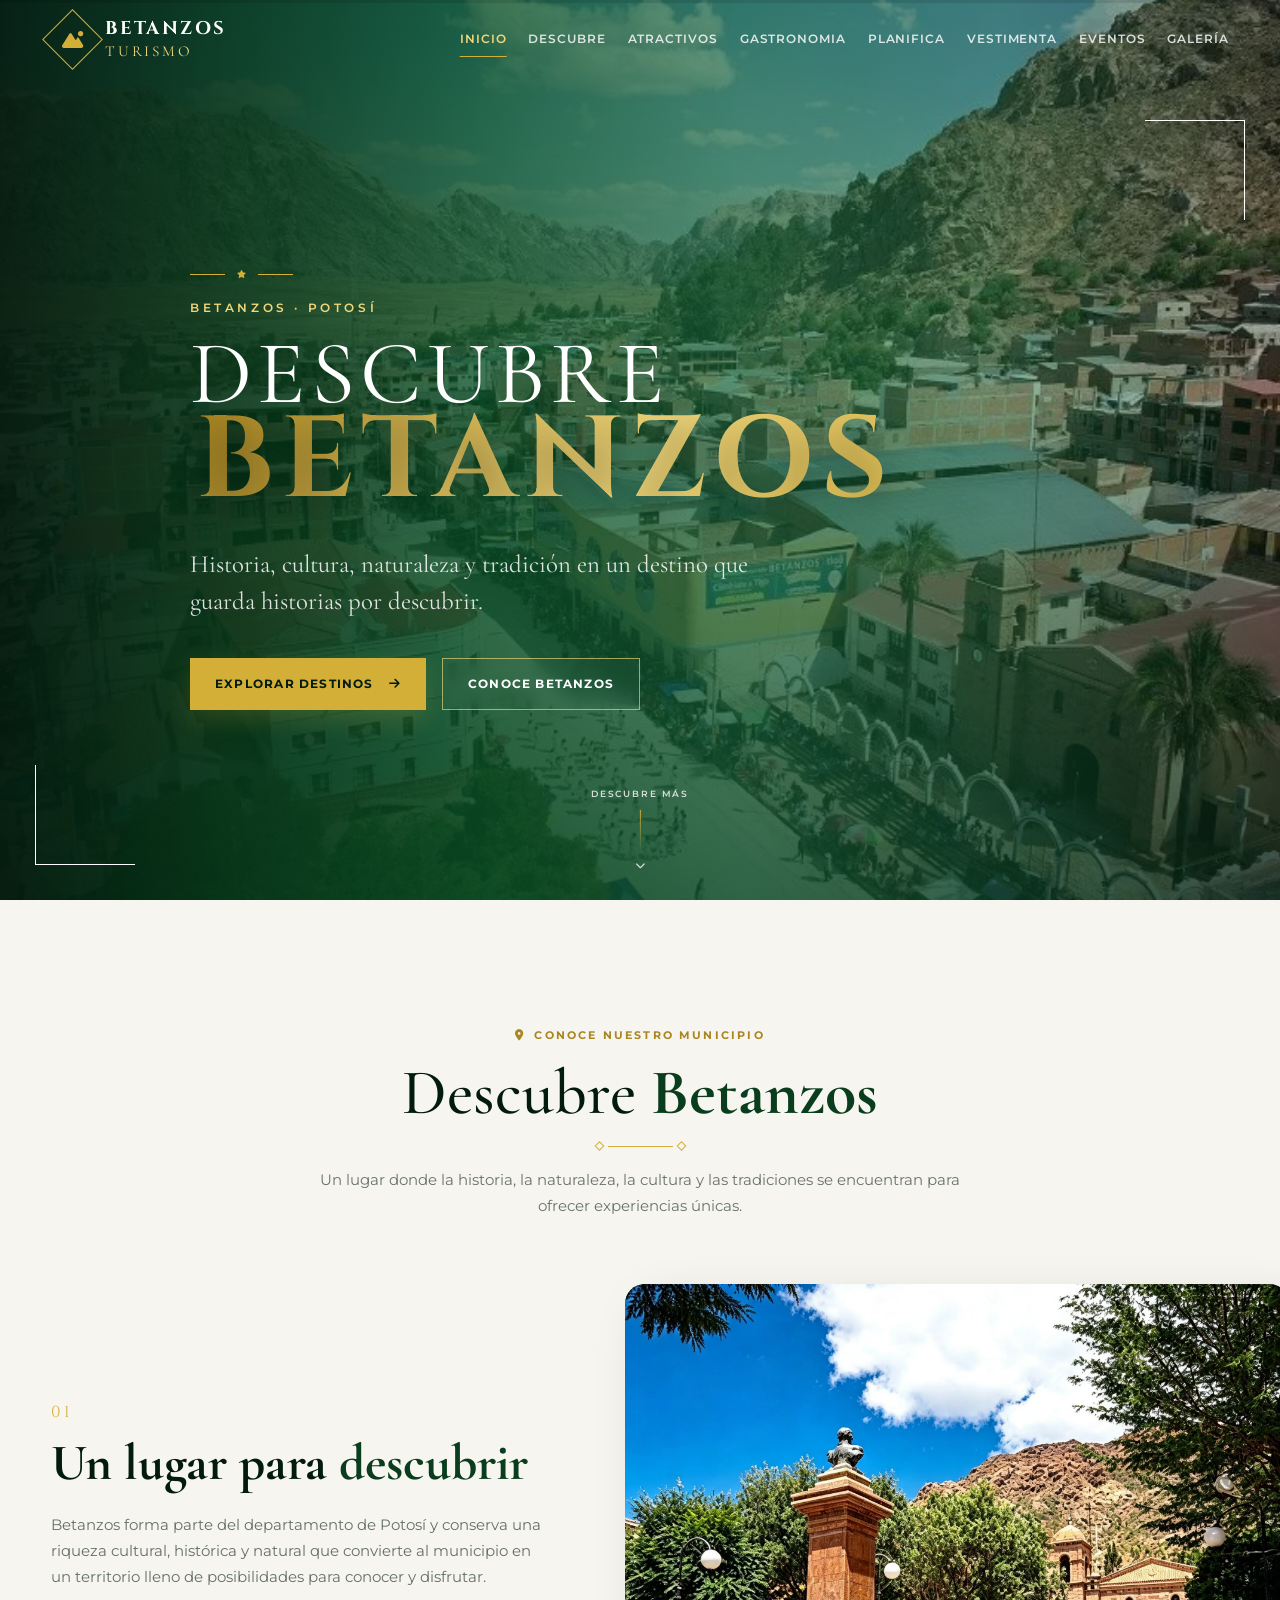
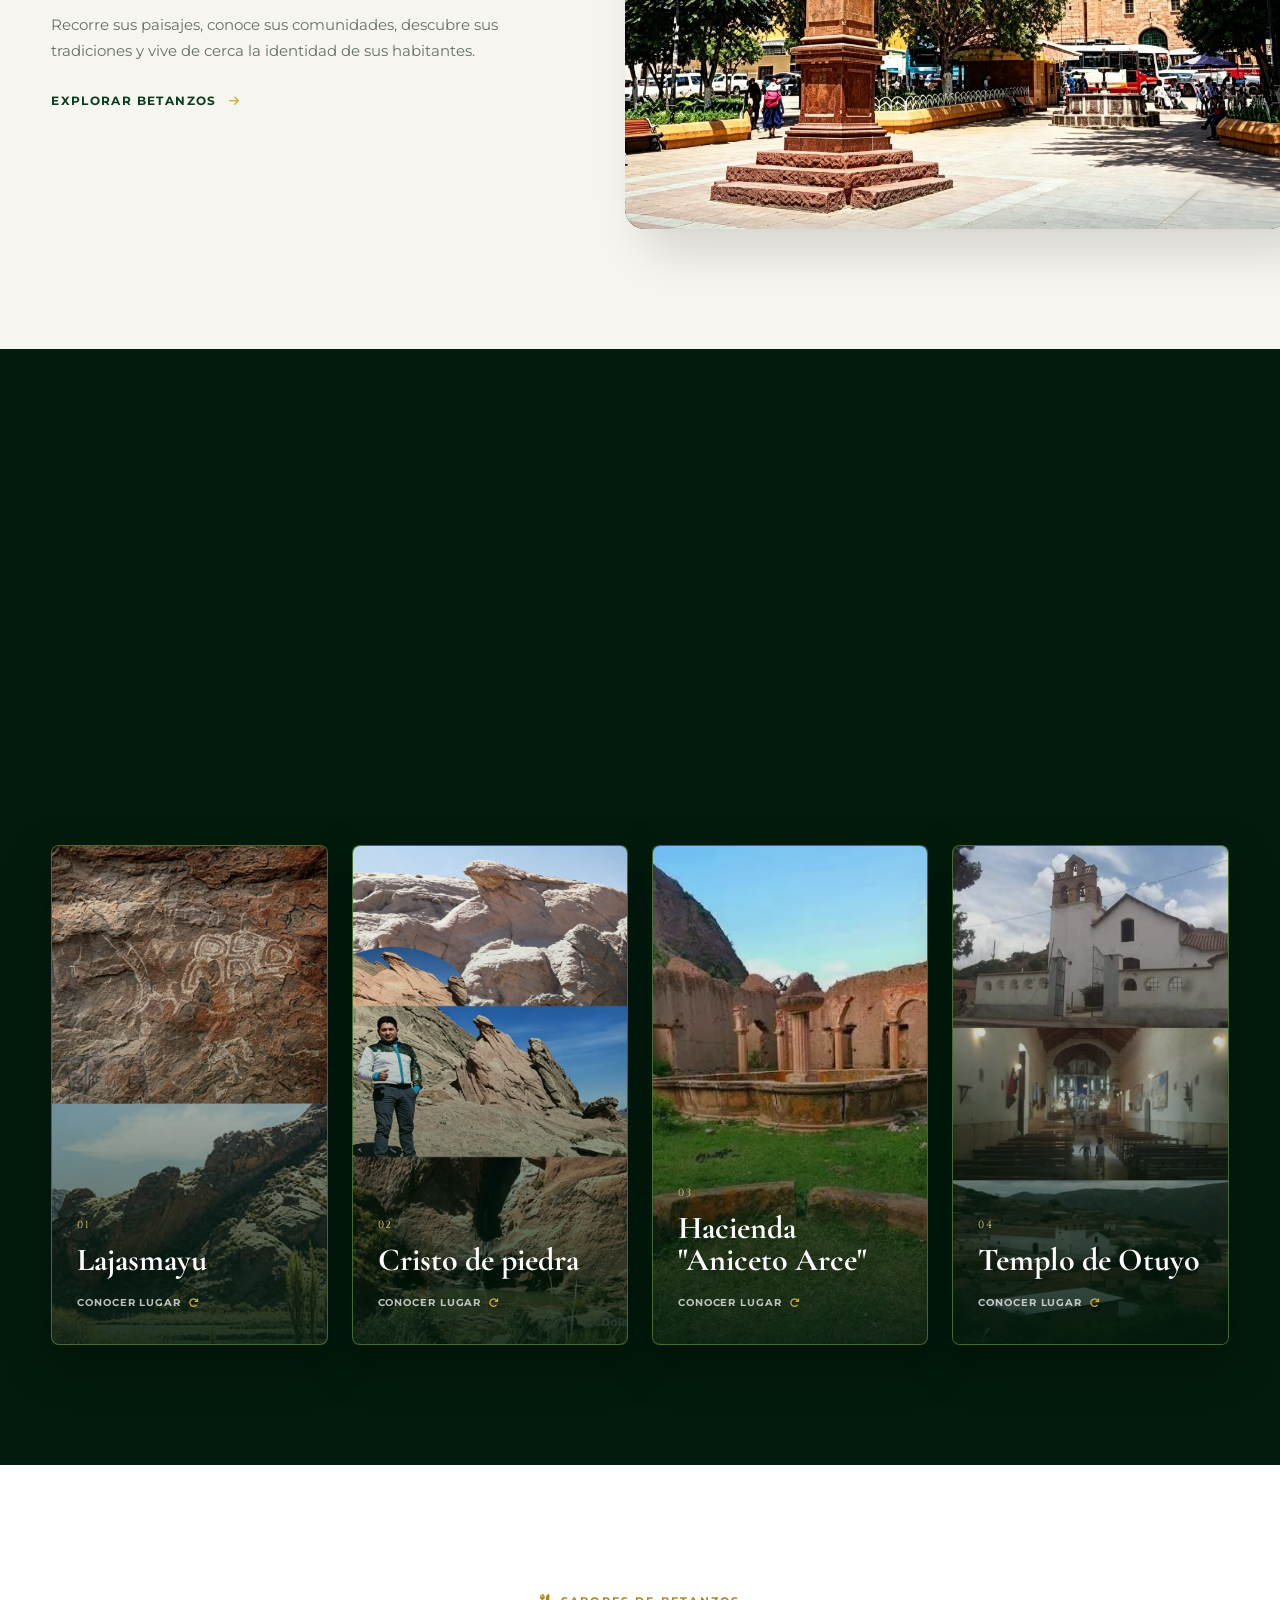
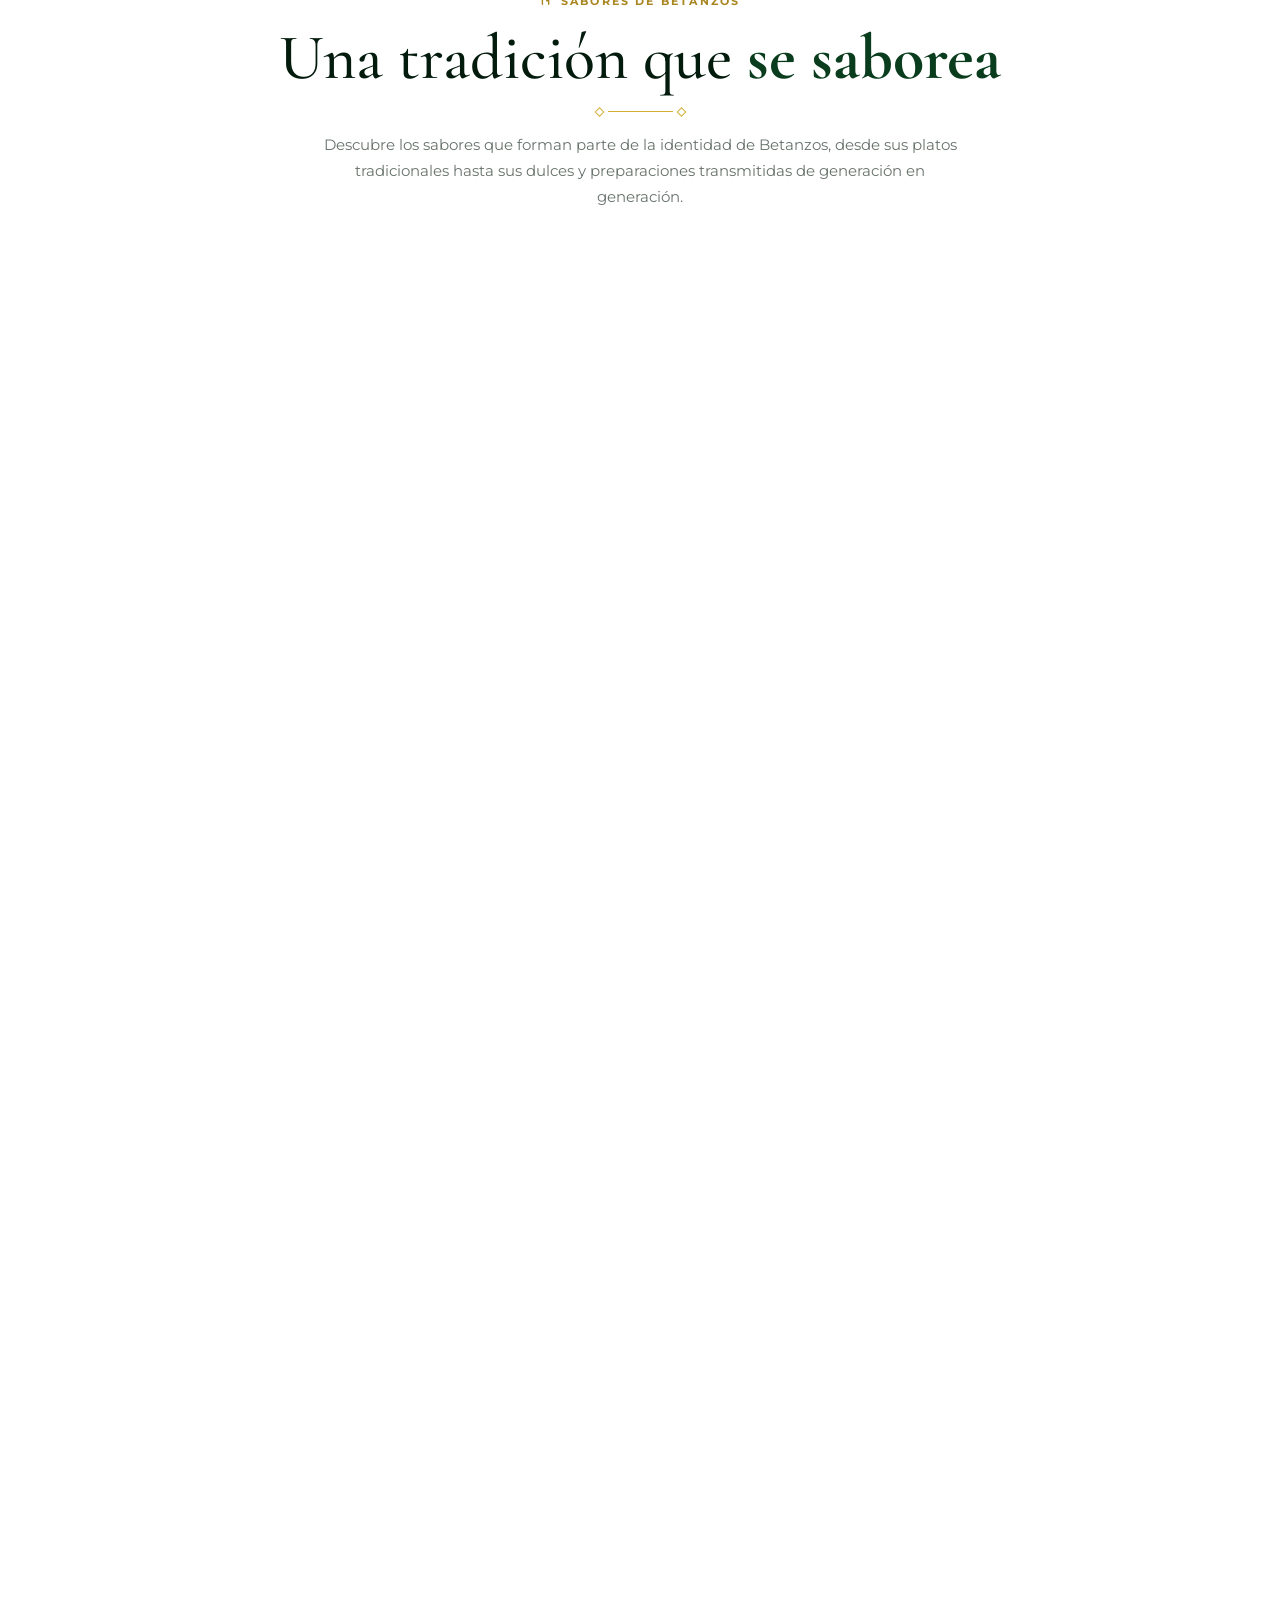
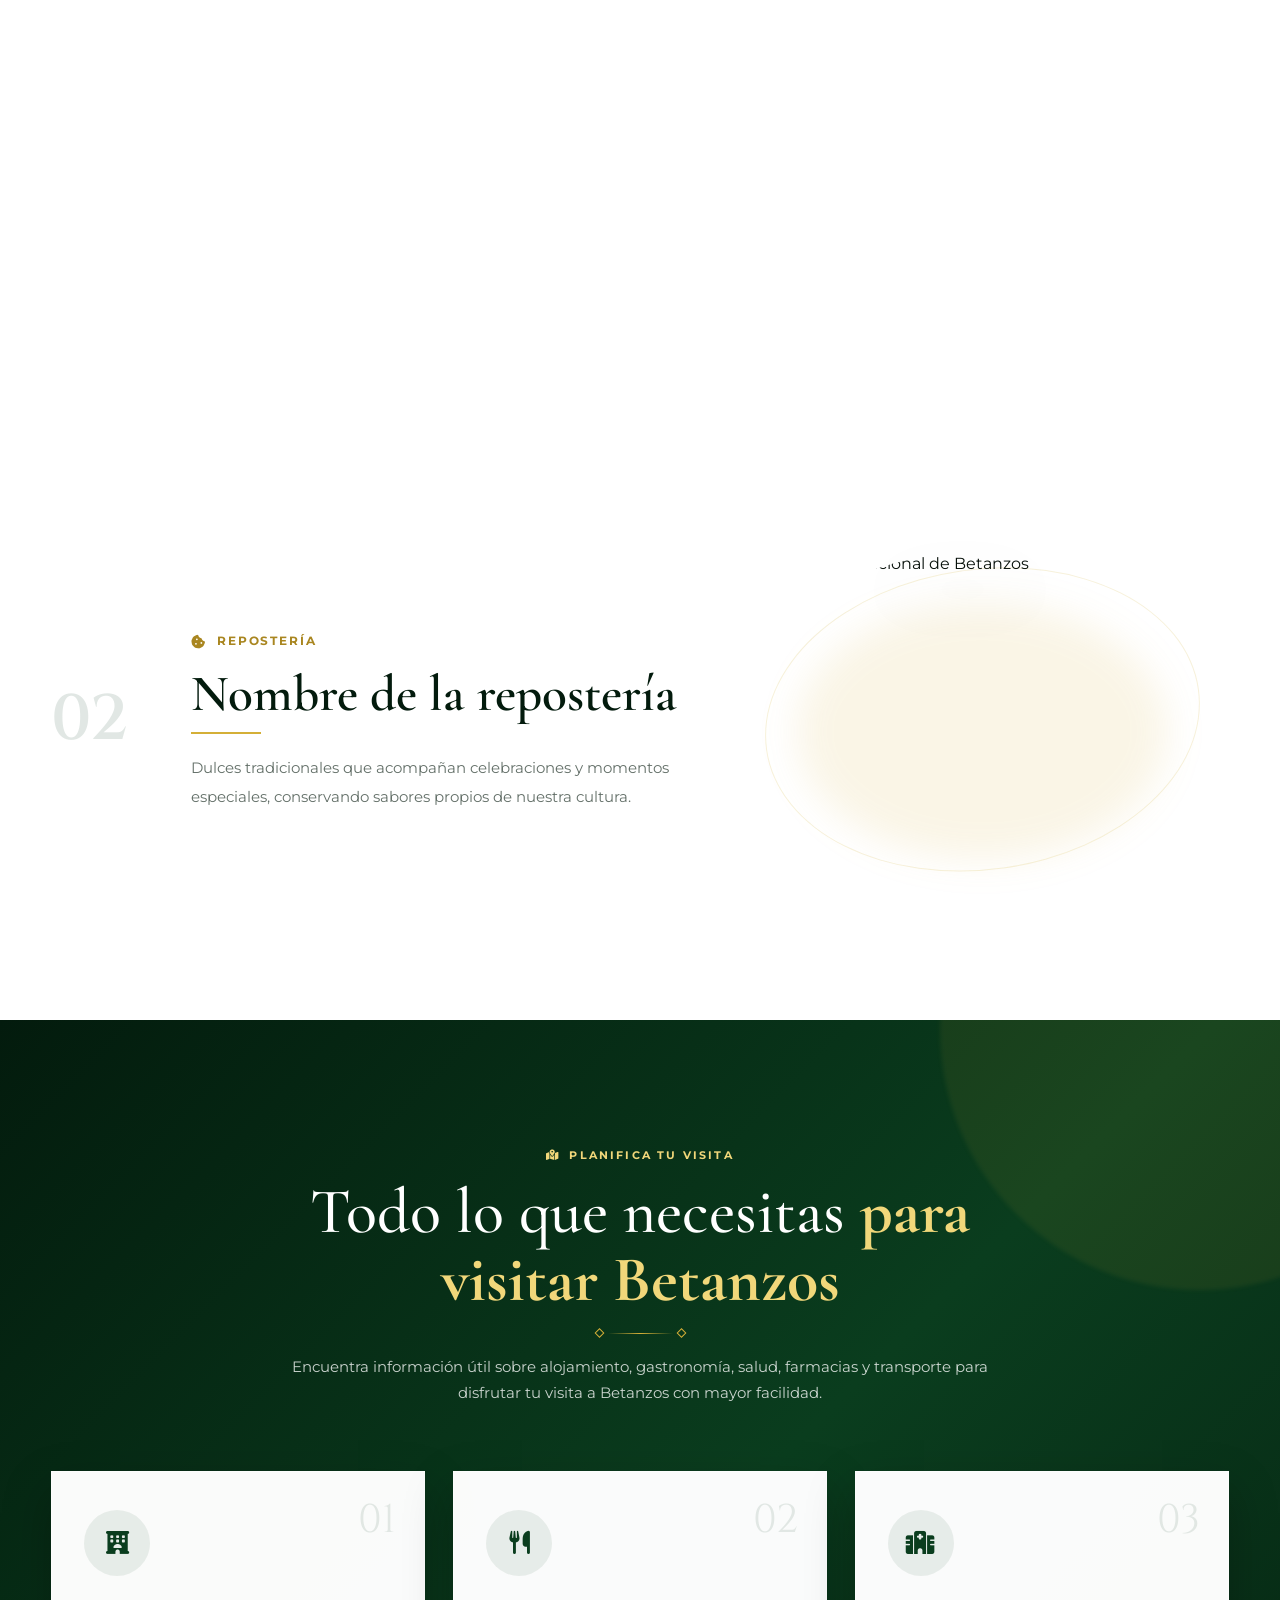
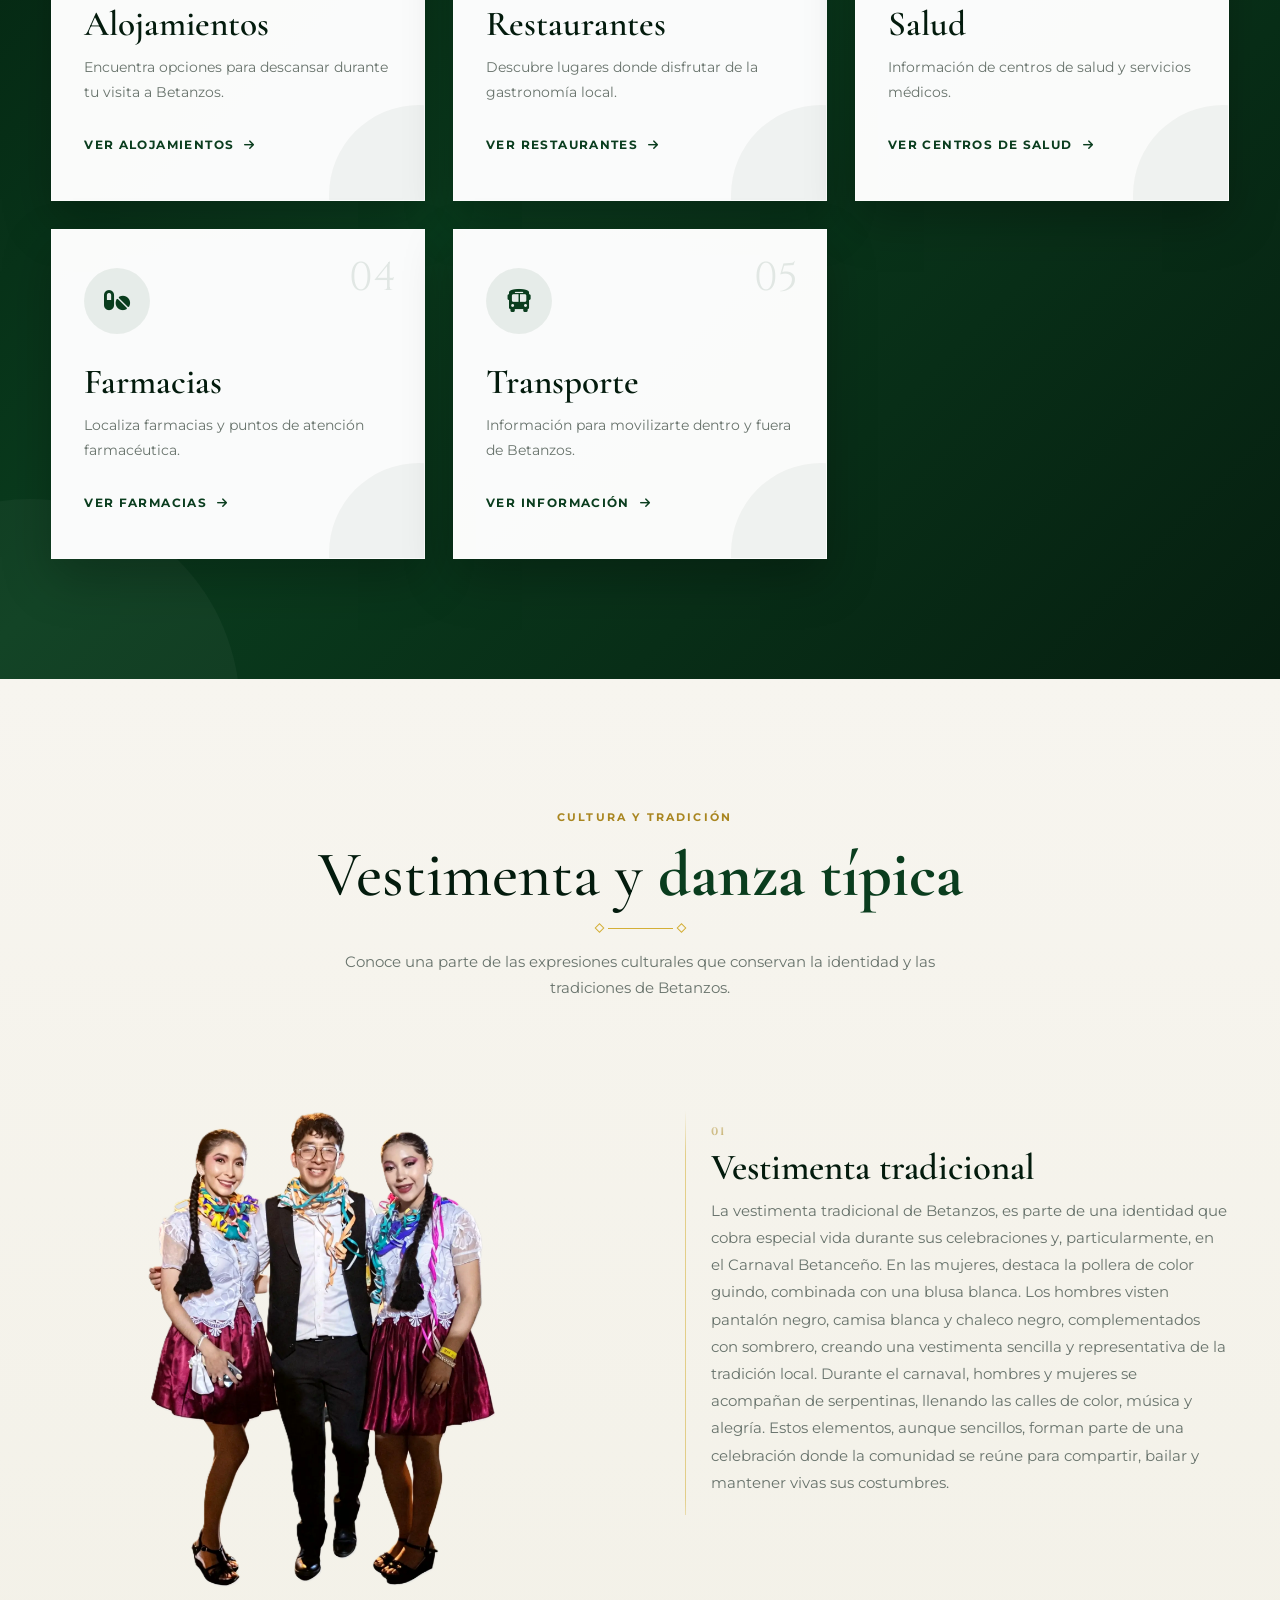
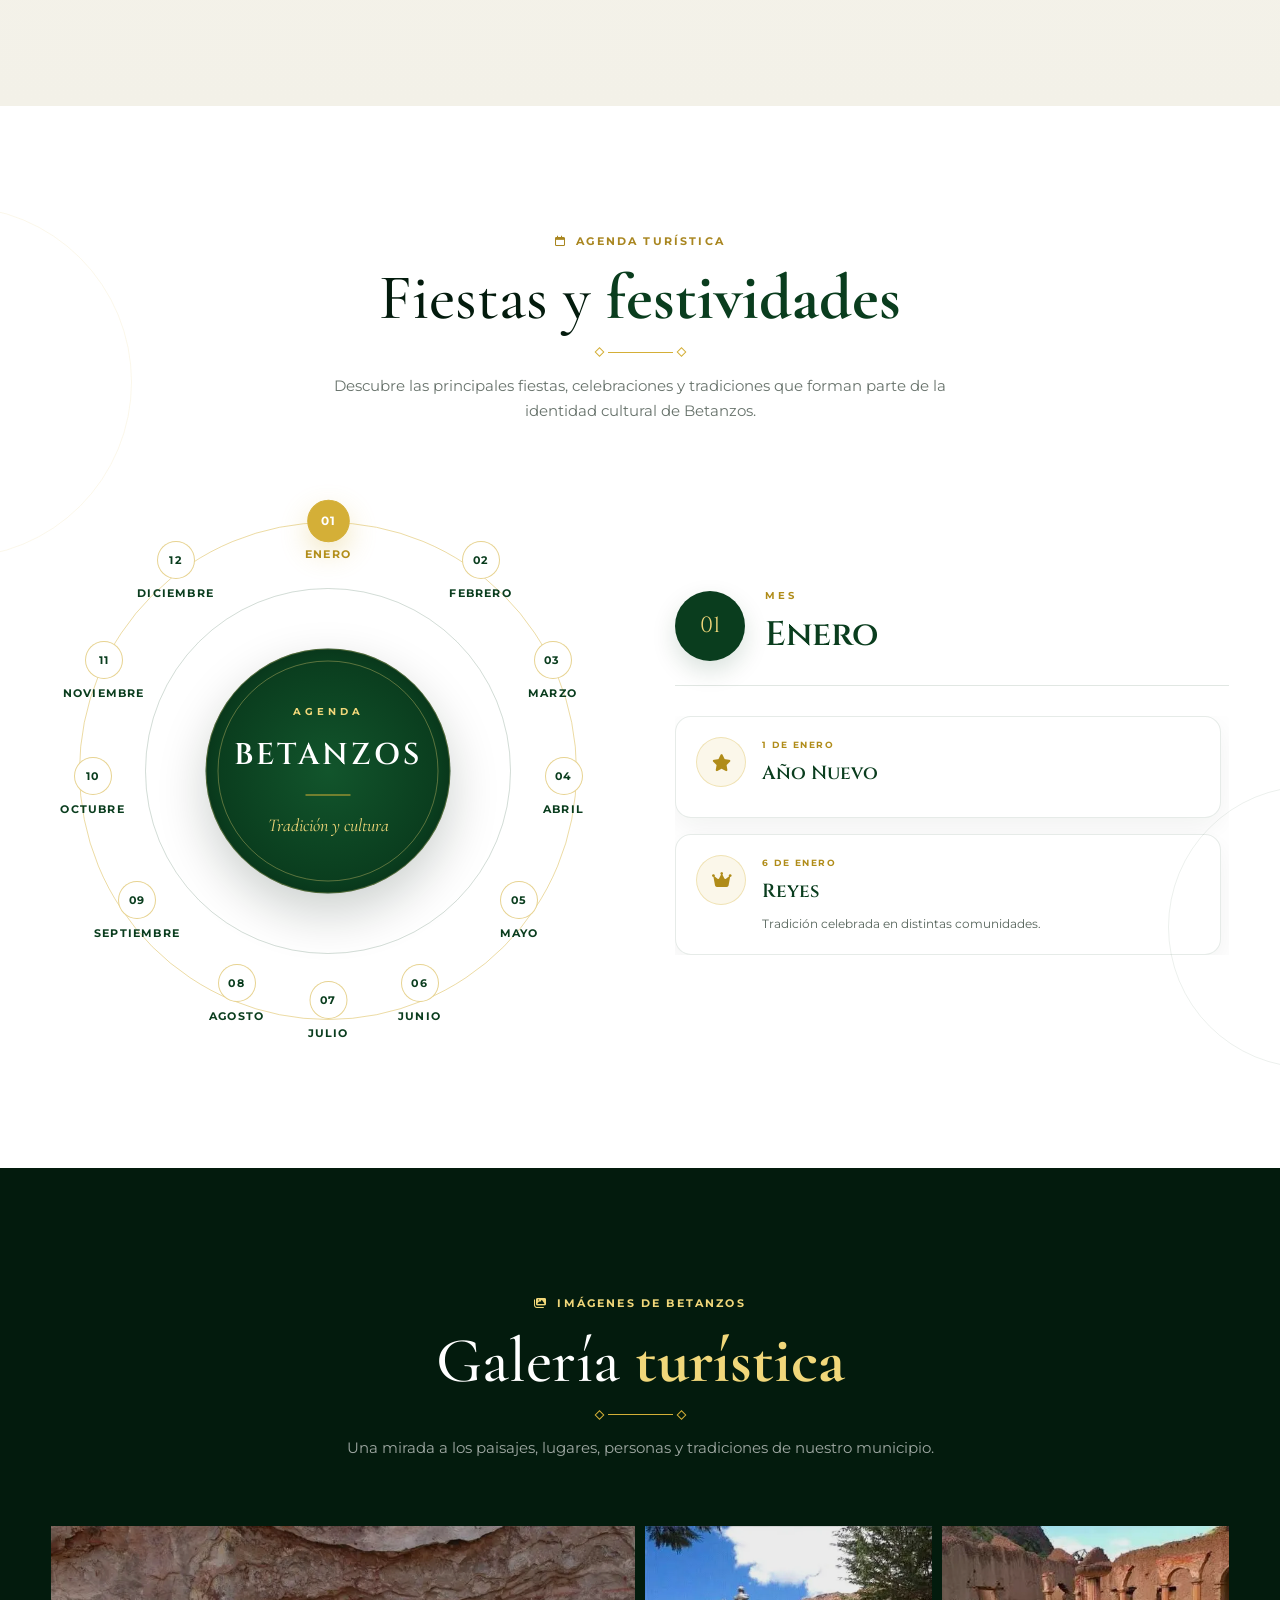
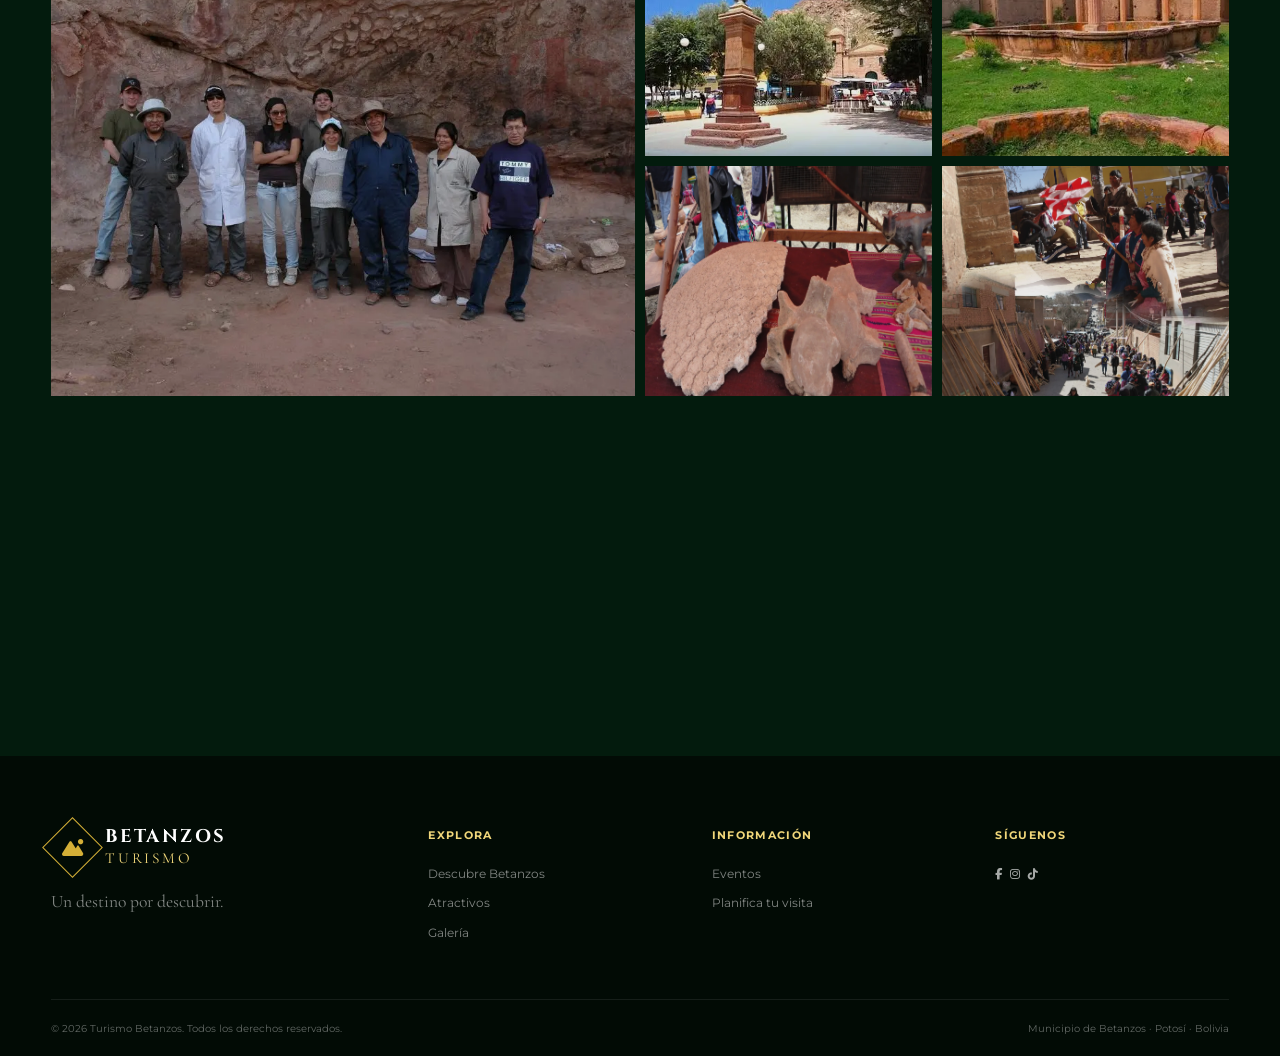
==== commit 7505349c: "perder comilla" ====
--- a/index.html
+++ b/index.html
@@ -5,7 +5,7 @@
 <head>
     <meta charset="UTF-8">
 
-```
+ 
 <meta
     name="viewport"
     content="width=device-width, initial-scale=1.0">
@@ -181,7 +181,7 @@
 <link
     rel="stylesheet"
     href="estilos.css">
-```
+ 
 
 </head>
 
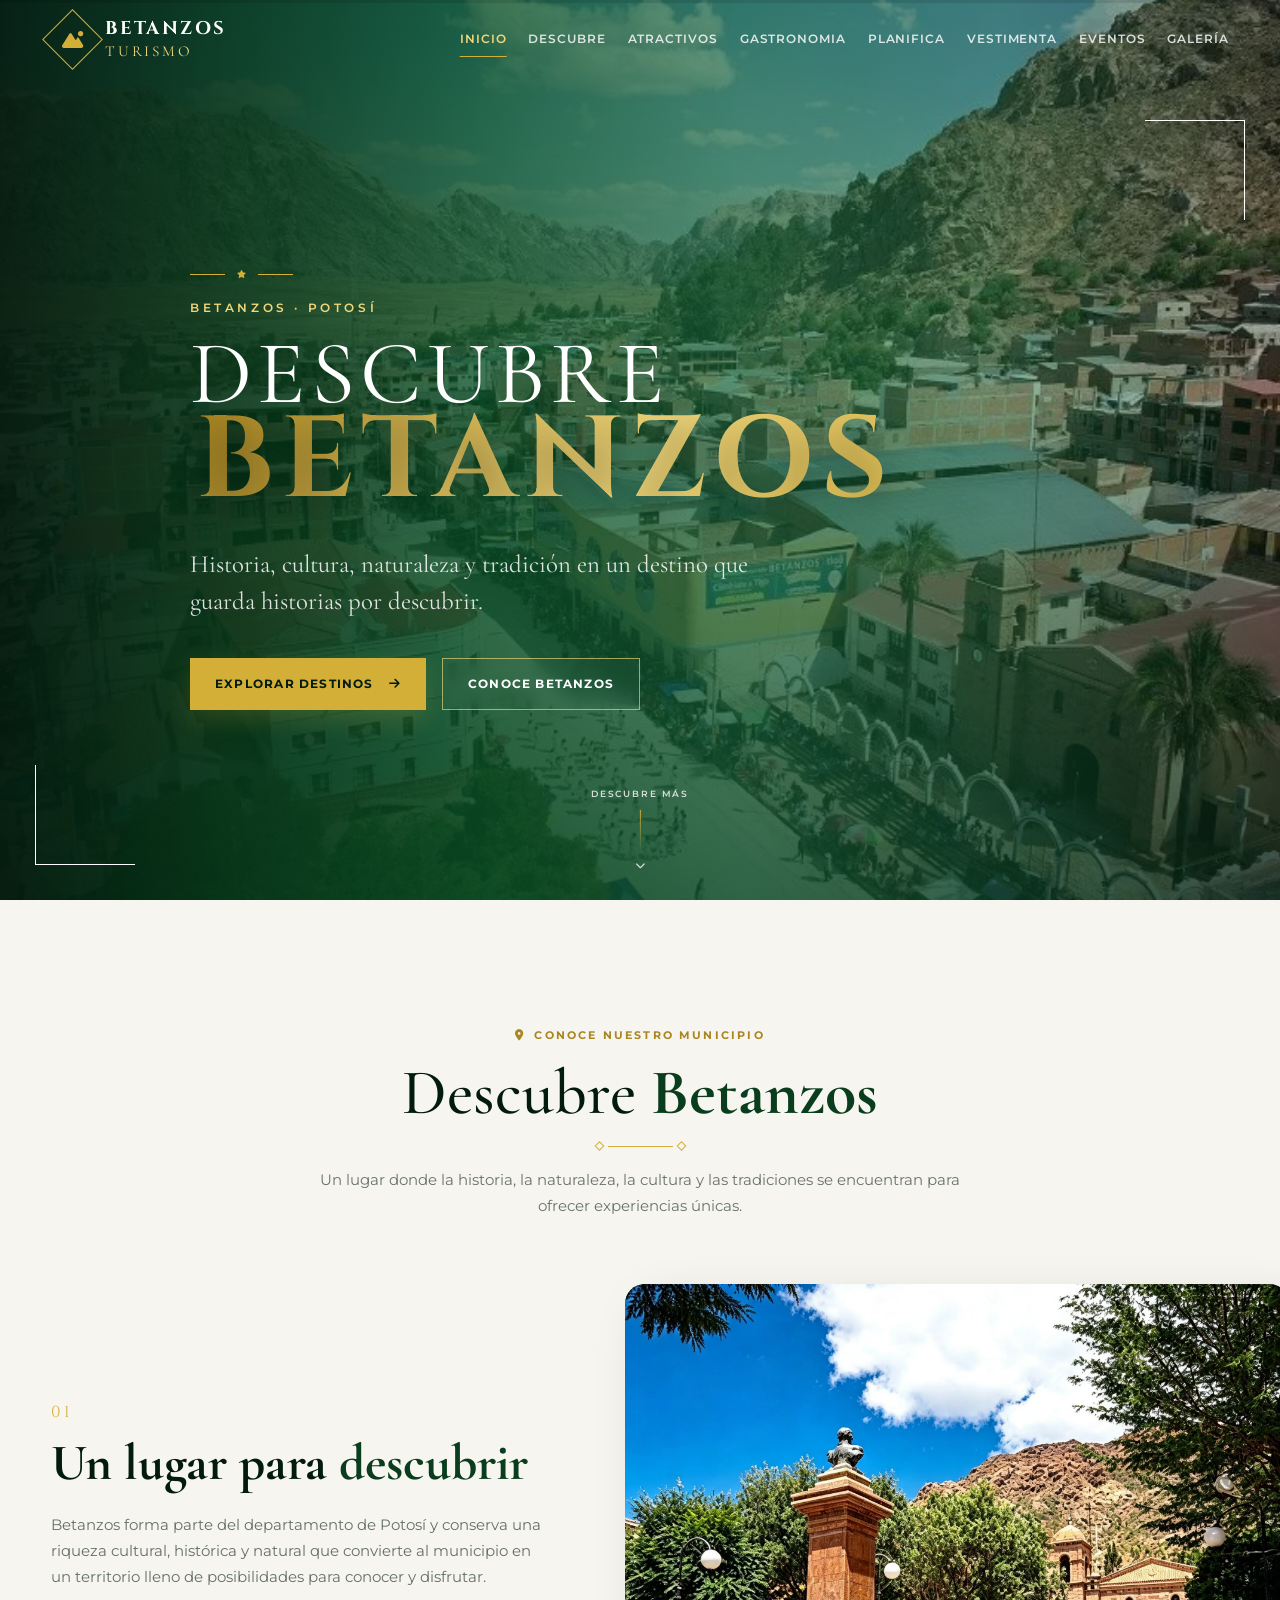
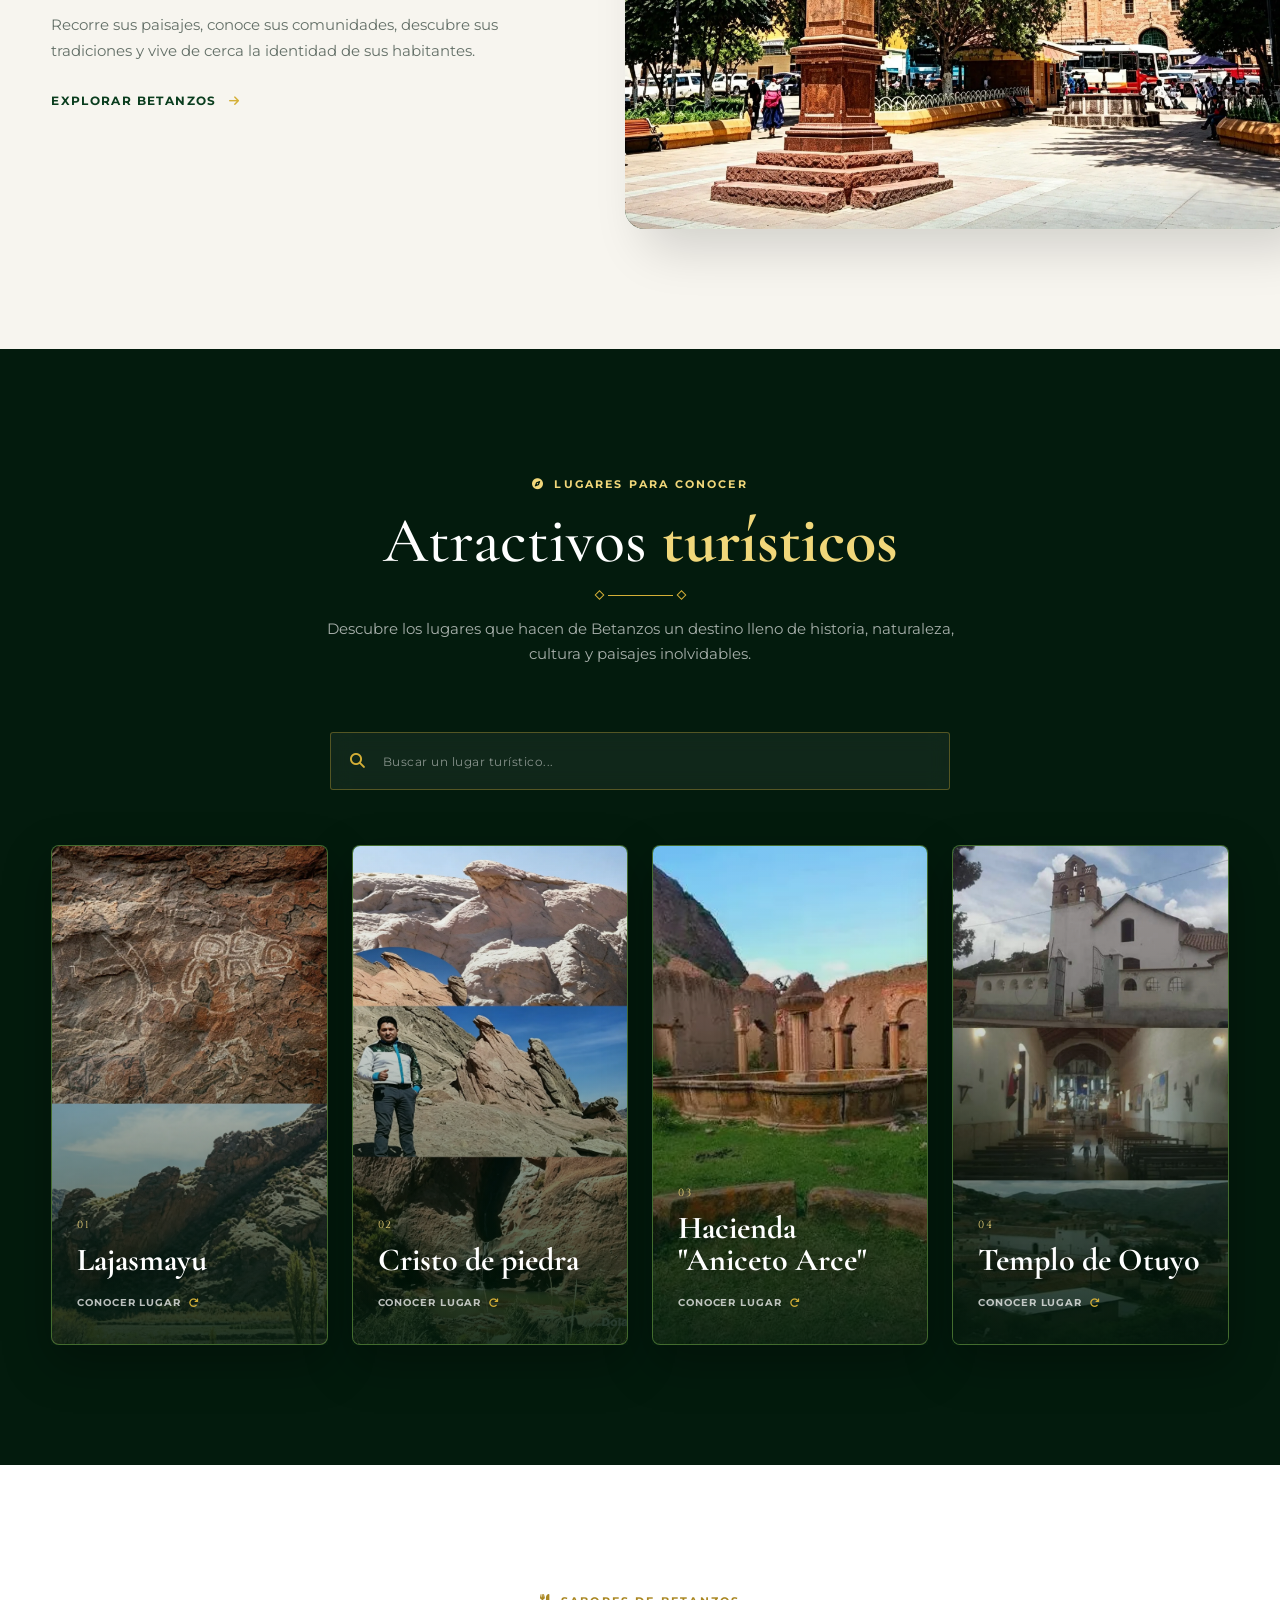
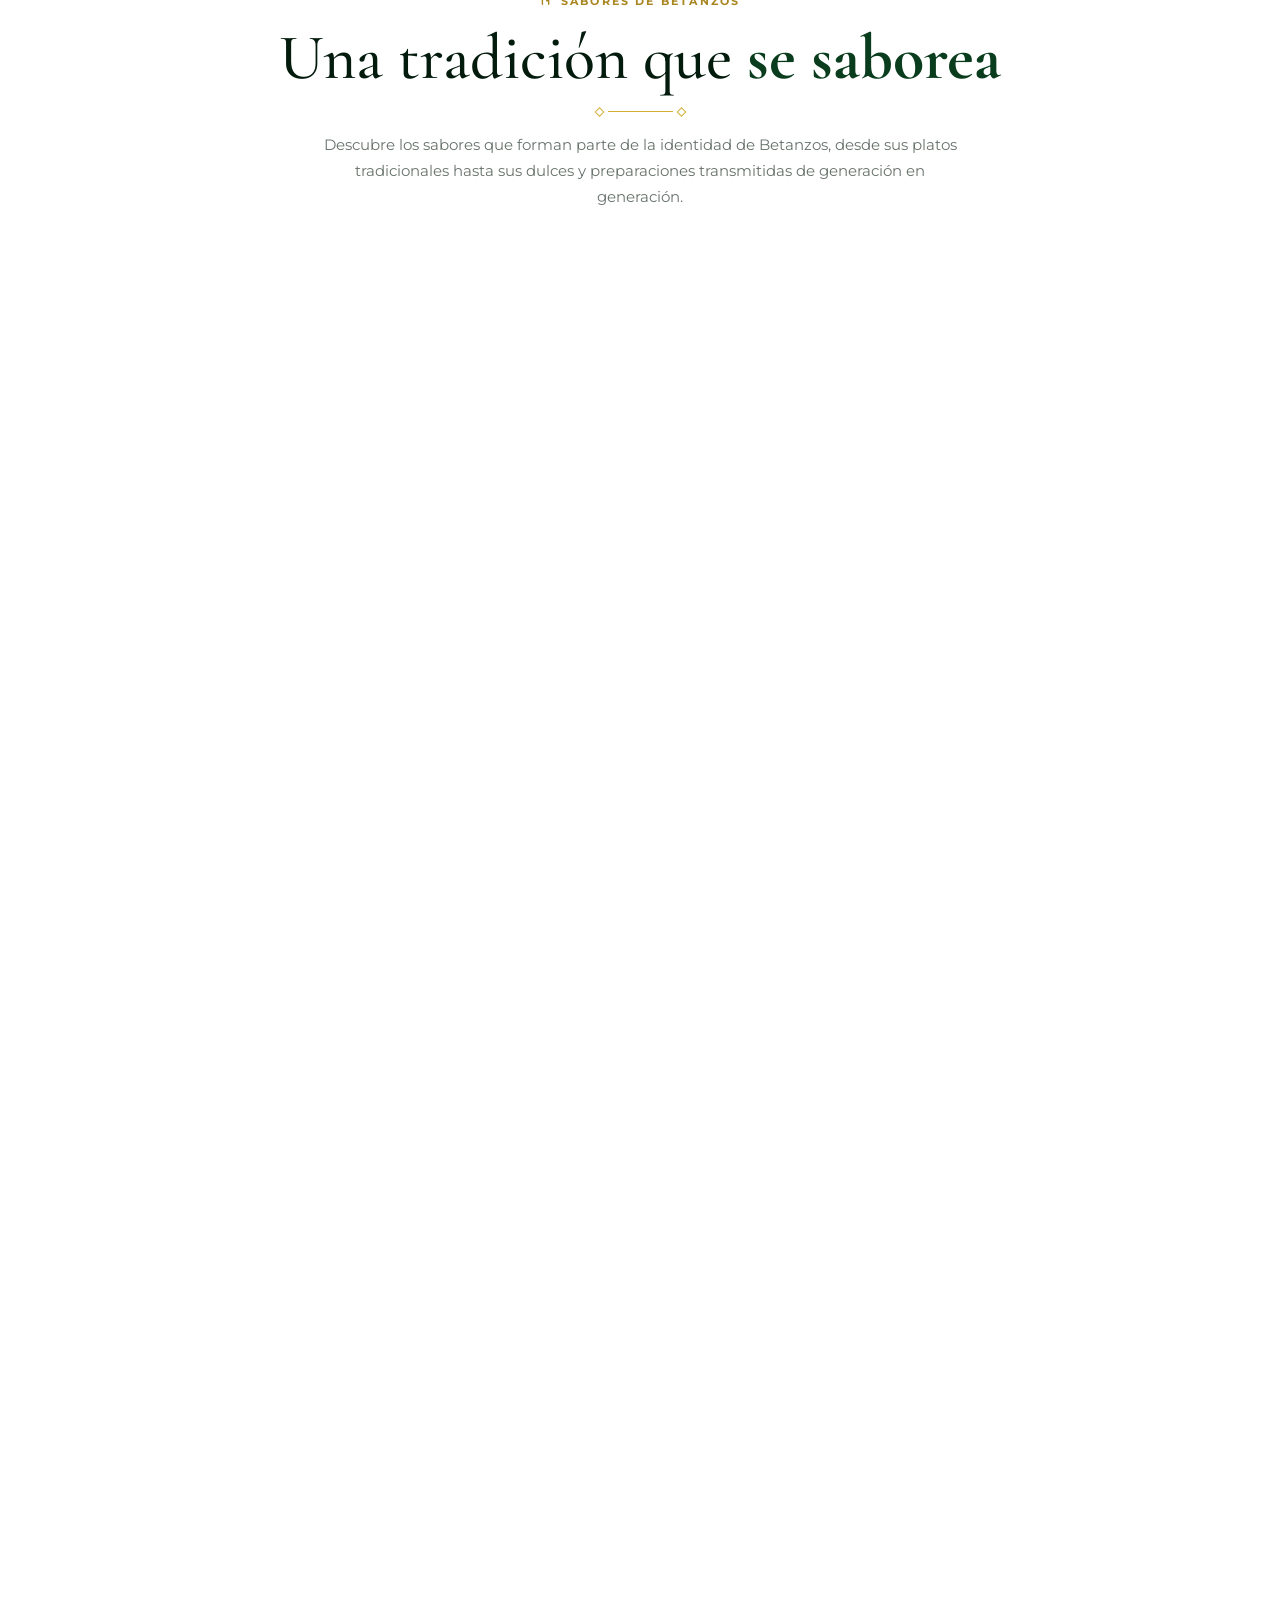
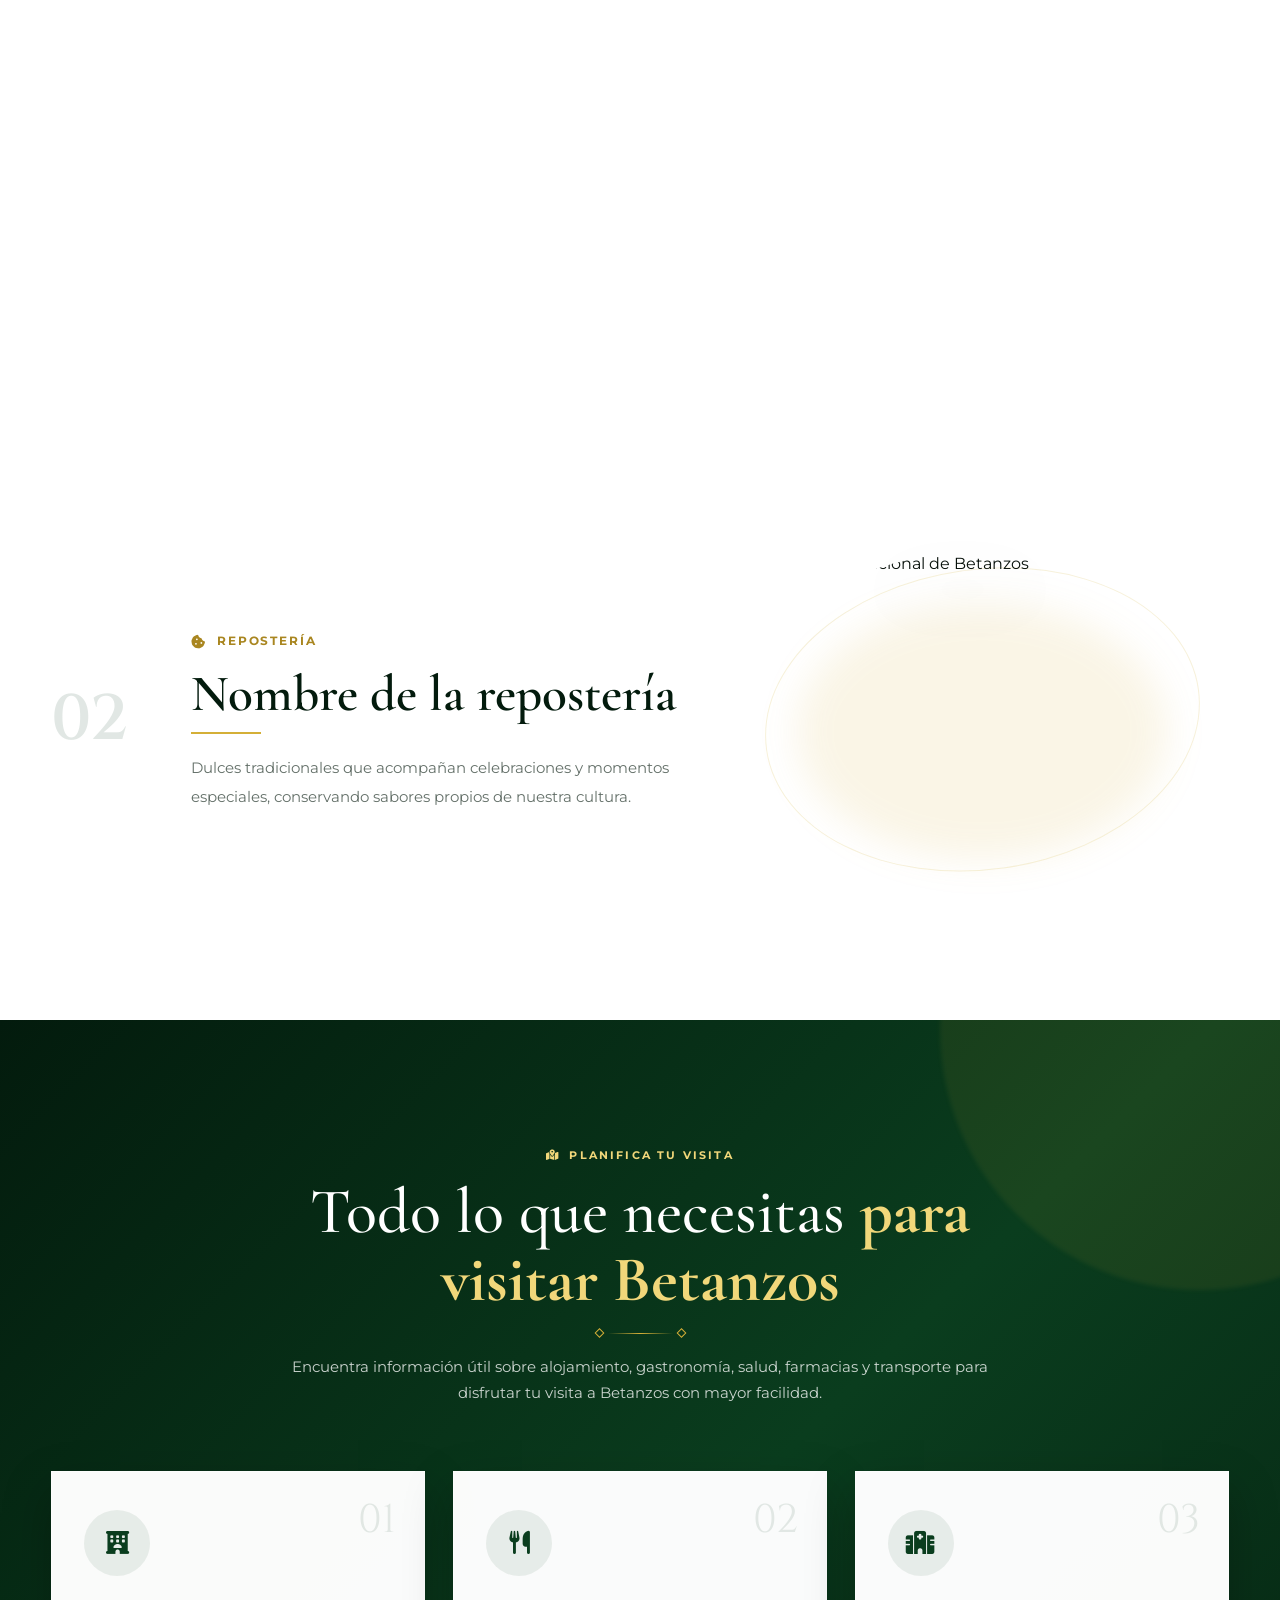
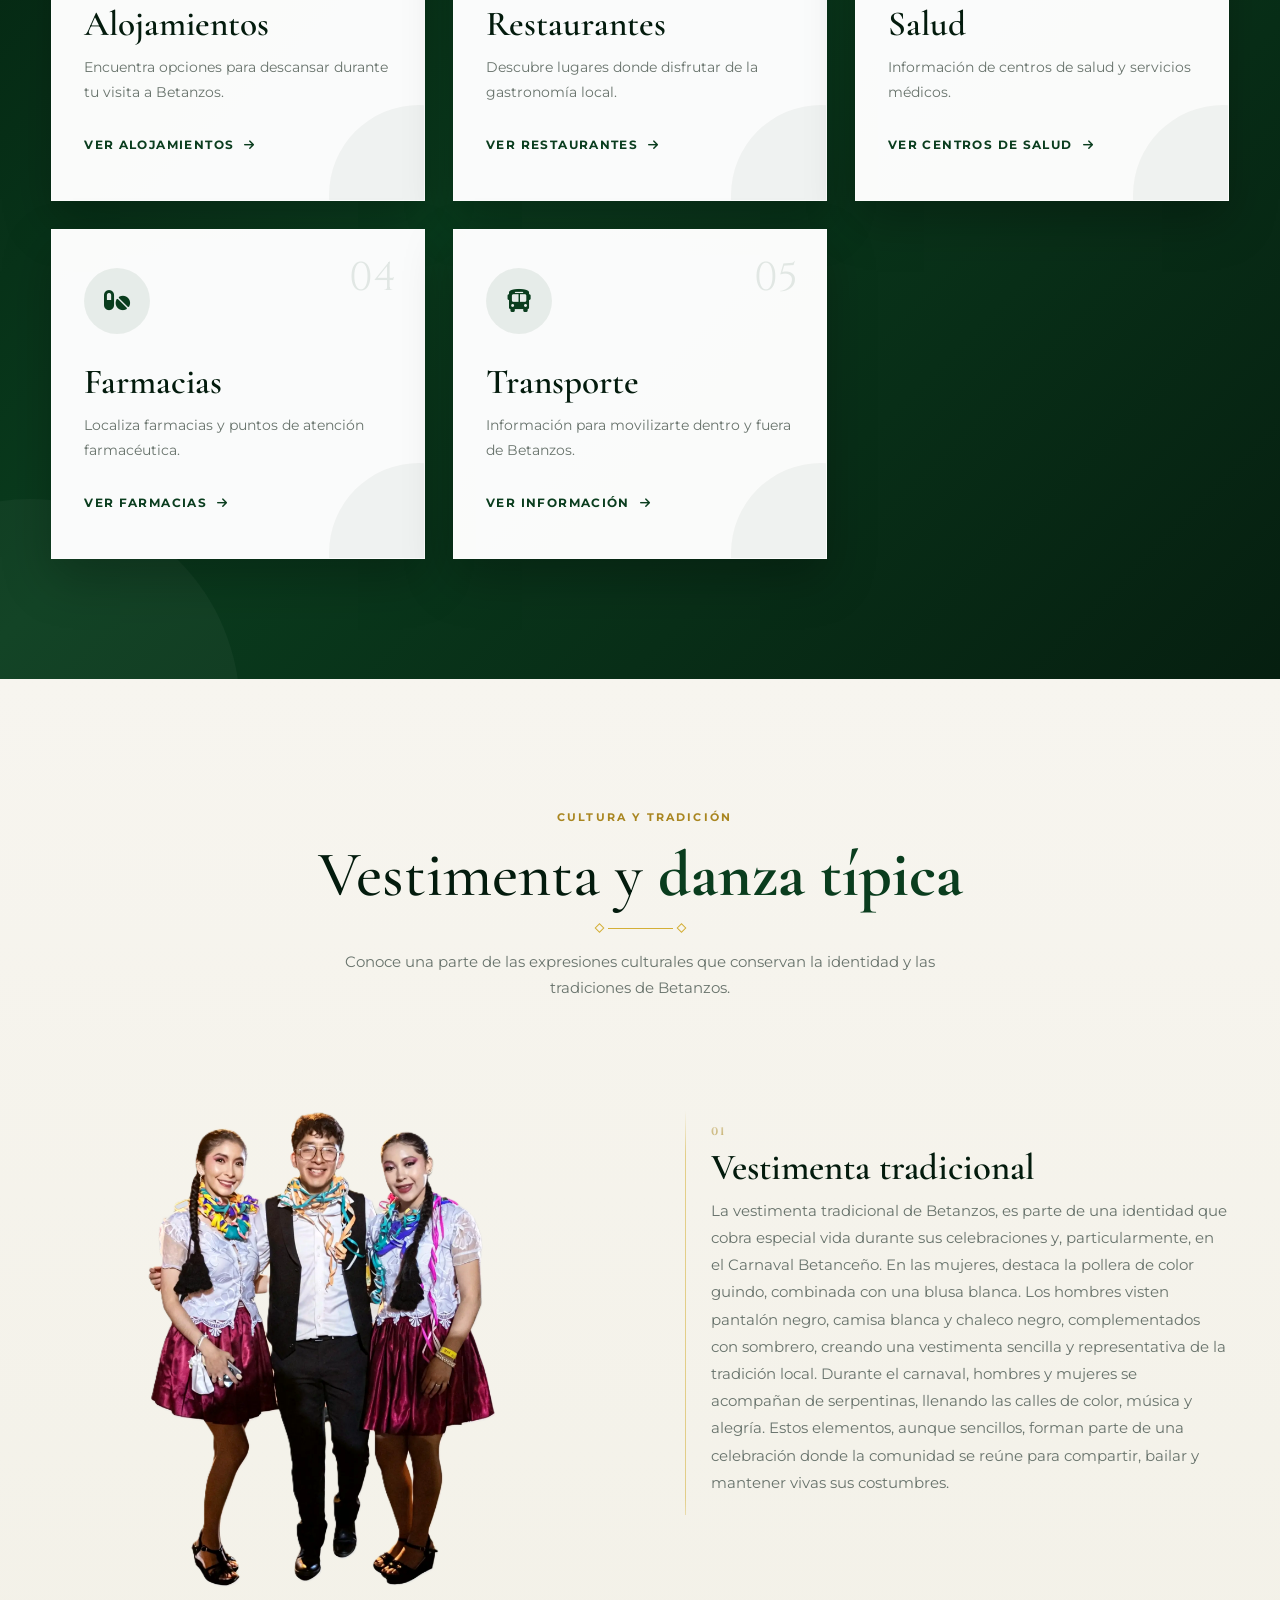
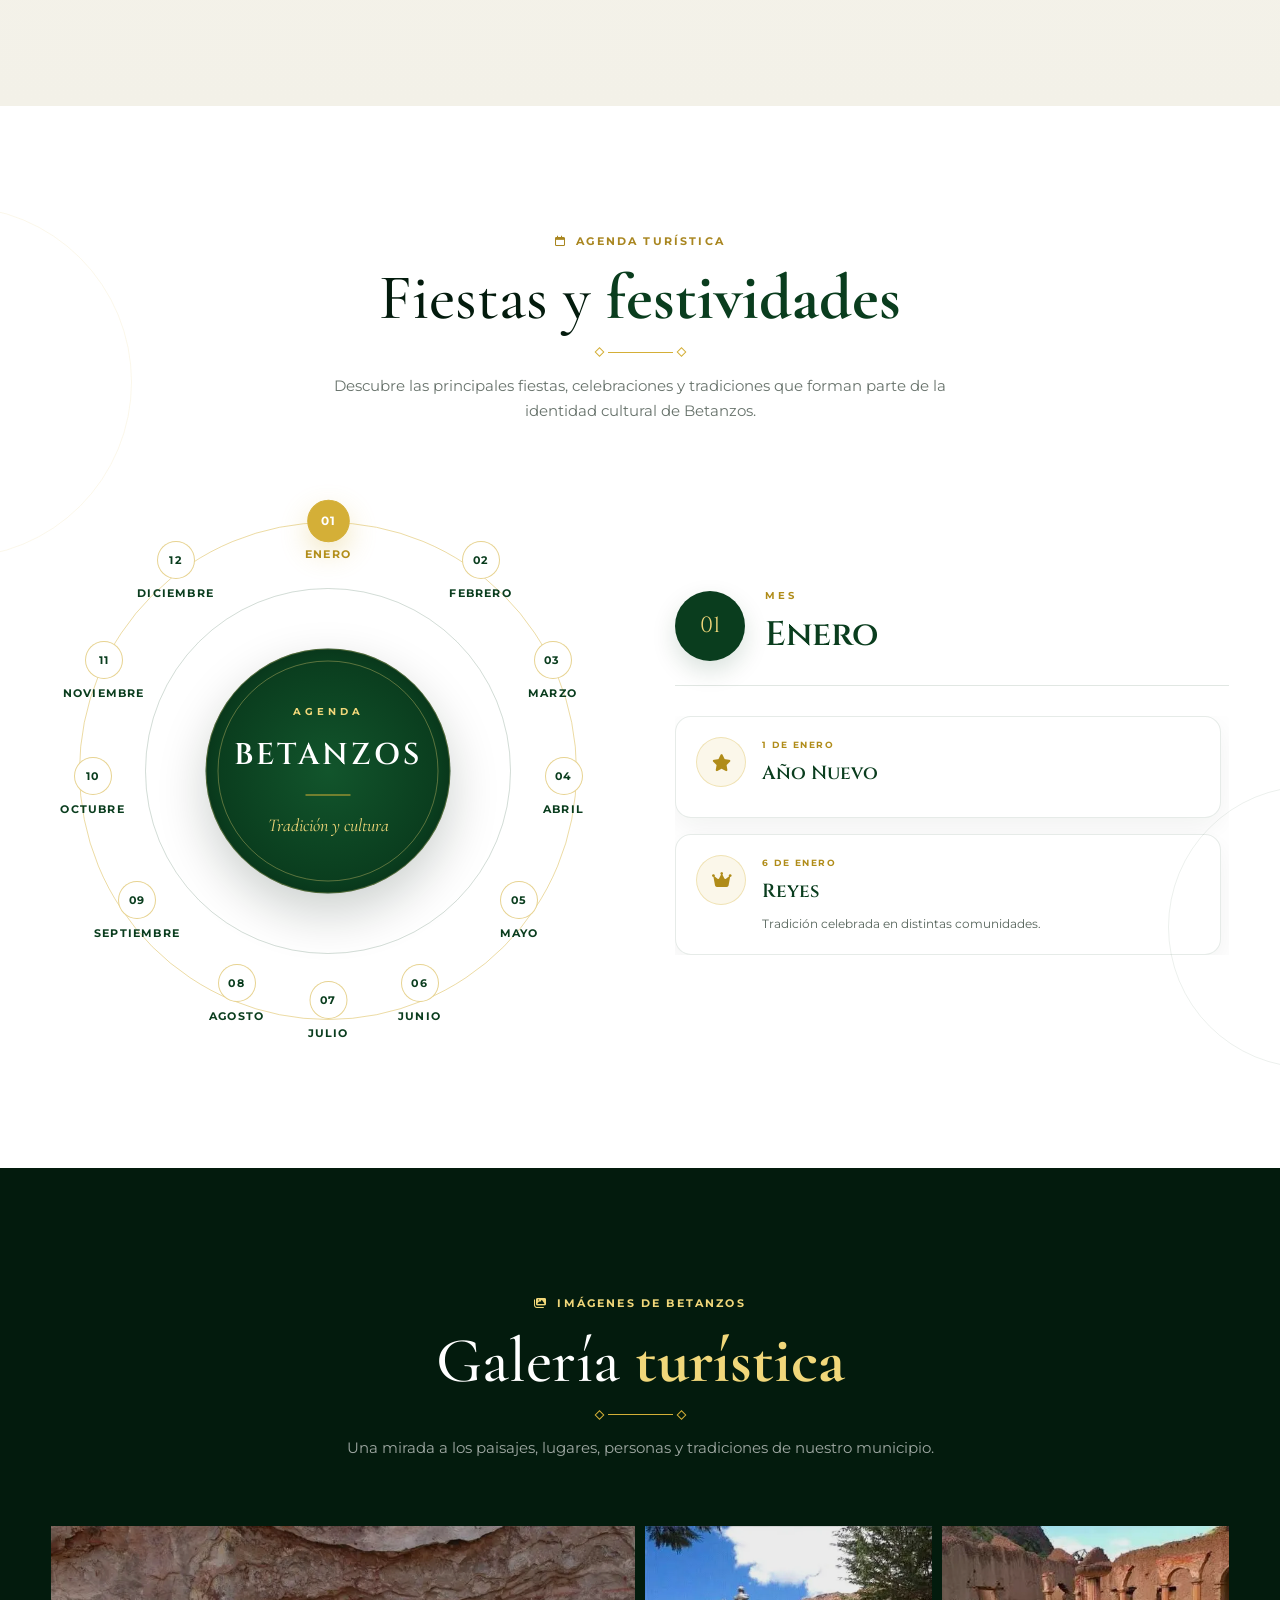
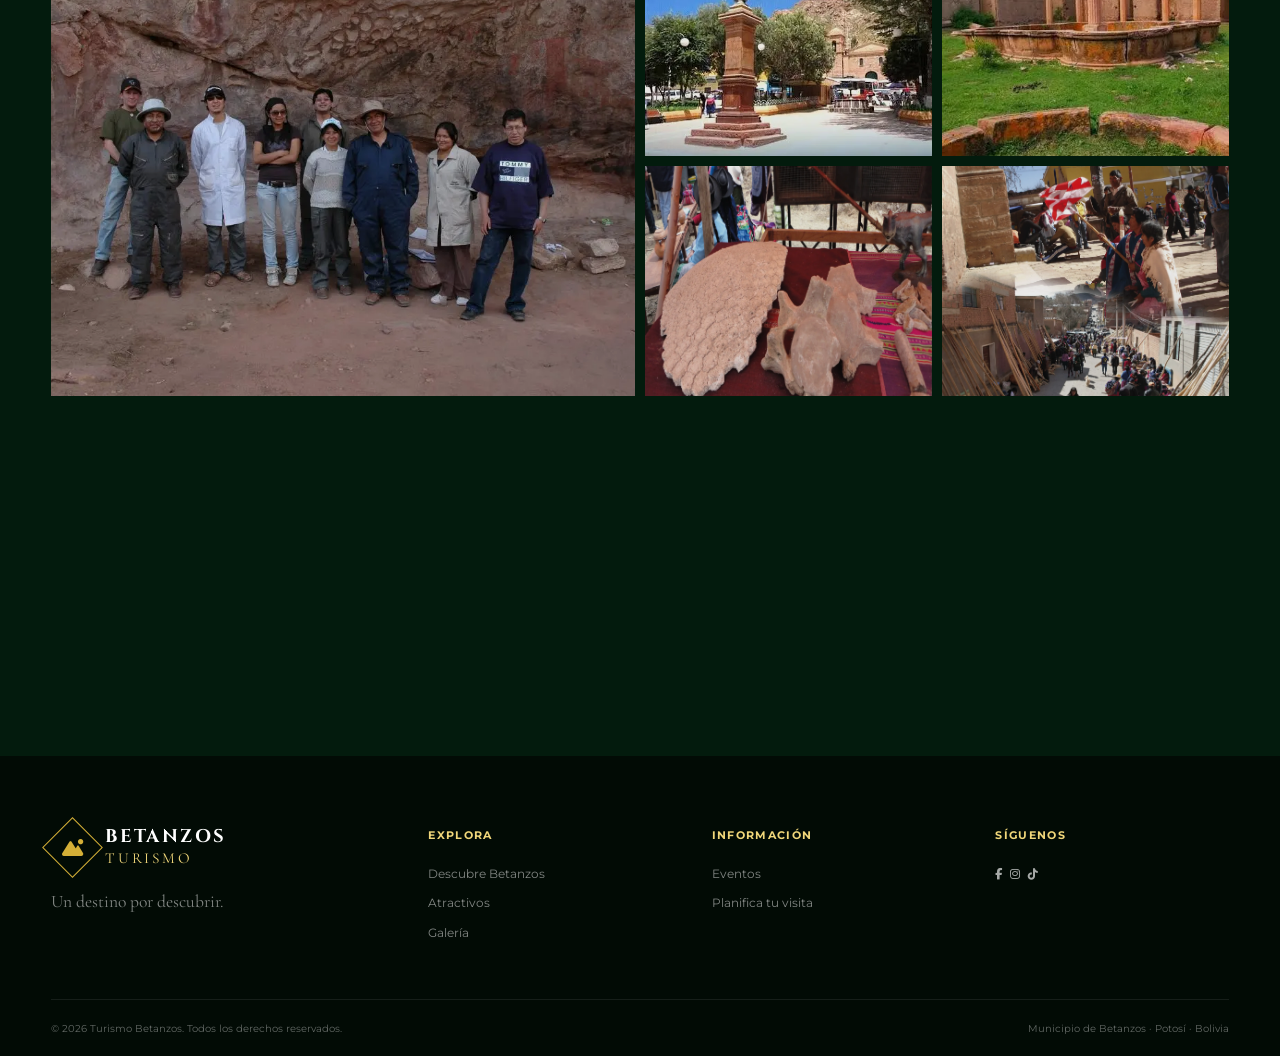
==== commit 219624e9: "logo" ====
--- a/index.html
+++ b/index.html
@@ -4,121 +4,47 @@
 
 <head>
     <meta charset="UTF-8">
-
- 
-<meta
-    name="viewport"
-    content="width=device-width, initial-scale=1.0">
-
+    <meta name="viewport" content="width=device-width, initial-scale=1.0">
 <!-- =========================================================
      SEO
 ========================================================== -->
-
-<title>
-    Turismo Betanzos | Potosí, Bolivia | Un destino por descubrir
-</title>
-
-<meta
-    name="description"
-    content="Descubre Betanzos, Potosí, Bolivia. Conoce sus atractivos turísticos, paisajes, cultura, historia, gastronomía, tradiciones, festividades y lugares para visitar. Turismo Betanzos, un destino por descubrir.">
-
-<meta
-    name="keywords"
-    content="Turismo Betanzos, Betanzos Potosí, Betanzos Bolivia, turismo en Betanzos, lugares turísticos de Betanzos, atractivos turísticos Betanzos, Potosí Bolivia, cultura Betanzos, gastronomía Betanzos, Carnaval Betanceño, Lajasmayu, Cristo de piedra Tecoya, Hacienda Aniceto Arce, Templo de Otuyo">
-
-<meta
-    name="author"
-    content="Turismo Betanzos">
-
-<meta
-    name="robots"
-    content="index, follow">
-
-<meta
-    name="googlebot"
-    content="index, follow">
-
-<meta
-    name="theme-color"
-    content="#0a3d1e">
-
-<meta
-    name="language"
-    content="Spanish">
-
-<meta
-    name="geo.region"
-    content="BO-P">
-
-<meta
-    name="geo.placename"
-    content="Betanzos, Potosí, Bolivia">
+<title>Turismo Betanzos | Potosí, Bolivia | Un destino por descubrir</title>
+<link rel="icon" type="image/png" href="img/Logo TURISMO BETANZOS.png">
+<meta name="description" content="Descubre Betanzos, Potosí, Bolivia. Conoce sus atractivos turísticos, paisajes, cultura, historia, gastronomía, tradiciones, festividades y lugares para visitar. Turismo Betanzos, un destino por descubrir.">
+<meta name="keywords" content="Turismo Betanzos, Betanzos Potosí, Betanzos Bolivia, turismo en Betanzos, lugares turísticos de Betanzos, atractivos turísticos Betanzos, Potosí Bolivia, cultura Betanzos, gastronomía Betanzos, Carnaval Betanceño, Lajasmayu, Cristo de piedra Tecoya, Hacienda Aniceto Arce, Templo de Otuyo">
+<meta name="author" content="Turismo Betanzos">
+<meta name="robots" content="index, follow">
+<meta name="googlebot" content="index, follow">
+<meta name="theme-color" content="#0a3d1e">
+<meta name="language" content="Spanish">
+<meta name="geo.region" content="BO-P">
+<meta name="geo.placename" content="Betanzos, Potosí, Bolivia">
 
 <!-- URL principal -->
-<link
-    rel="canonical"
-    href="https://ce175170-bit.github.io/TURISMO/">
+<link rel="canonical" href="https://ce175170-bit.github.io/TURISMO/">
 
 <!-- =========================================================
      OPEN GRAPH
 ========================================================== -->
-
-<meta
-    property="og:type"
-    content="website">
-
-<meta
-    property="og:locale"
-    content="es_BO">
-
-<meta
-    property="og:title"
-    content="Turismo Betanzos | Potosí, Bolivia">
-
-<meta
-    property="og:description"
-    content="Descubre los atractivos turísticos, cultura, gastronomía, tradiciones, paisajes y festividades de Betanzos, Potosí, Bolivia.">
-
-<meta
-    property="og:url"
-    content="https://ce175170-bit.github.io/TURISMO/">
-
-<meta
-    property="og:site_name"
-    content="Turismo Betanzos">
-
-<meta
-    property="og:image"
-    content="https://ce175170-bit.github.io/TURISMO/img/betanzos.webp">
-
-<meta
-    property="og:image:alt"
-    content="Paisaje del municipio de Betanzos, Potosí, Bolivia">
-
+<meta property="og:type" content="website">
+<meta property="og:locale" content="es_BO">
+<meta property="og:title" content="Turismo Betanzos | Potosí, Bolivia">
+<meta property="og:description" content="Descubre los atractivos turísticos, cultura, gastronomía, tradiciones, paisajes y festividades de Betanzos, Potosí, Bolivia.">
+<meta property="og:url" content="https://ce175170-bit.github.io/TURISMO/">
+<meta property="og:site_name" content="Turismo Betanzos">
+<meta property="og:image" content="https://ce175170-bit.github.io/TURISMO/img/betanzos.webp">
+<meta property="og:image:alt" content="Paisaje del municipio de Betanzos, Potosí, Bolivia">
 <!-- =========================================================
      TWITTER / X
 ========================================================== -->
-
-<meta
-    name="twitter:card"
-    content="summary_large_image">
-
-<meta
-    name="twitter:title"
-    content="Turismo Betanzos | Potosí, Bolivia">
-
-<meta
-    name="twitter:description"
-    content="Descubre Betanzos, Potosí: atractivos turísticos, cultura, gastronomía, tradiciones y festividades.">
-
-<meta
-    name="twitter:image"
-    content="https://ce175170-bit.github.io/TURISMO/img/betanzos.webp">
+<meta name="twitter:card" content="summary_large_image">
+<meta name="twitter:title" content="Turismo Betanzos | Potosí, Bolivia">
+<meta name="twitter:description" content="Descubre Betanzos, Potosí: atractivos turísticos, cultura, gastronomía, tradiciones y festividades.">
+<meta name="twitter:image" content="https://ce175170-bit.github.io/TURISMO/img/betanzos.webp">
 
 <!-- =========================================================
      DATOS ESTRUCTURADOS PARA GOOGLE
 ========================================================== -->
-
 <script type="application/ld+json">
 {
     "@context": "https://schema.org",
@@ -146,43 +72,17 @@
 <!-- =========================================================
      ICONOS
 ========================================================== -->
-
-<link
-    rel="icon"
-    type="image/webp"
-    sizes="512x512"
-    href="img/logo.webp">
-
-<link
-    rel="icon"
-    href="img/logo.webp">
+<link rel="icon" type="image/webp" sizes="512x512" href="img/logo.webp">
+<link rel="icon" href="img/logo.webp">
 
 <!-- =========================================================
      FUENTES
 ========================================================== -->
-
-<link
-    rel="preconnect"
-    href="https://fonts.googleapis.com">
-
-<link
-    rel="preconnect"
-    href="https://fonts.gstatic.com"
-    crossorigin>
-
-<link
-    href="https://fonts.googleapis.com/css2?family=Cinzel:wght@400;500;600;700;800&family=Cormorant+Garamond:wght@400;500;600;700&family=Montserrat:wght@300;400;500;600;700&display=swap"
-    rel="stylesheet">
-
-<link
-    rel="stylesheet"
-    href="https://cdnjs.cloudflare.com/ajax/libs/font-awesome/6.5.2/css/all.min.css">
-
-<link
-    rel="stylesheet"
-    href="estilos.css">
- 
-
+<link rel="preconnect" href="https://fonts.googleapis.com">
+<link rel="preconnect" href="https://fonts.gstatic.com" crossorigin>
+<link href="https://fonts.googleapis.com/css2?family=Cinzel:wght@400;500;600;700;800&family=Cormorant+Garamond:wght@400;500;600;700&family=Montserrat:wght@300;400;500;600;700&display=swap" rel="stylesheet">
+<link rel="stylesheet" href="https://cdnjs.cloudflare.com/ajax/libs/font-awesome/6.5.2/css/all.min.css">
+<link rel="stylesheet" href="estilos.css">
 </head>
 
 <body>
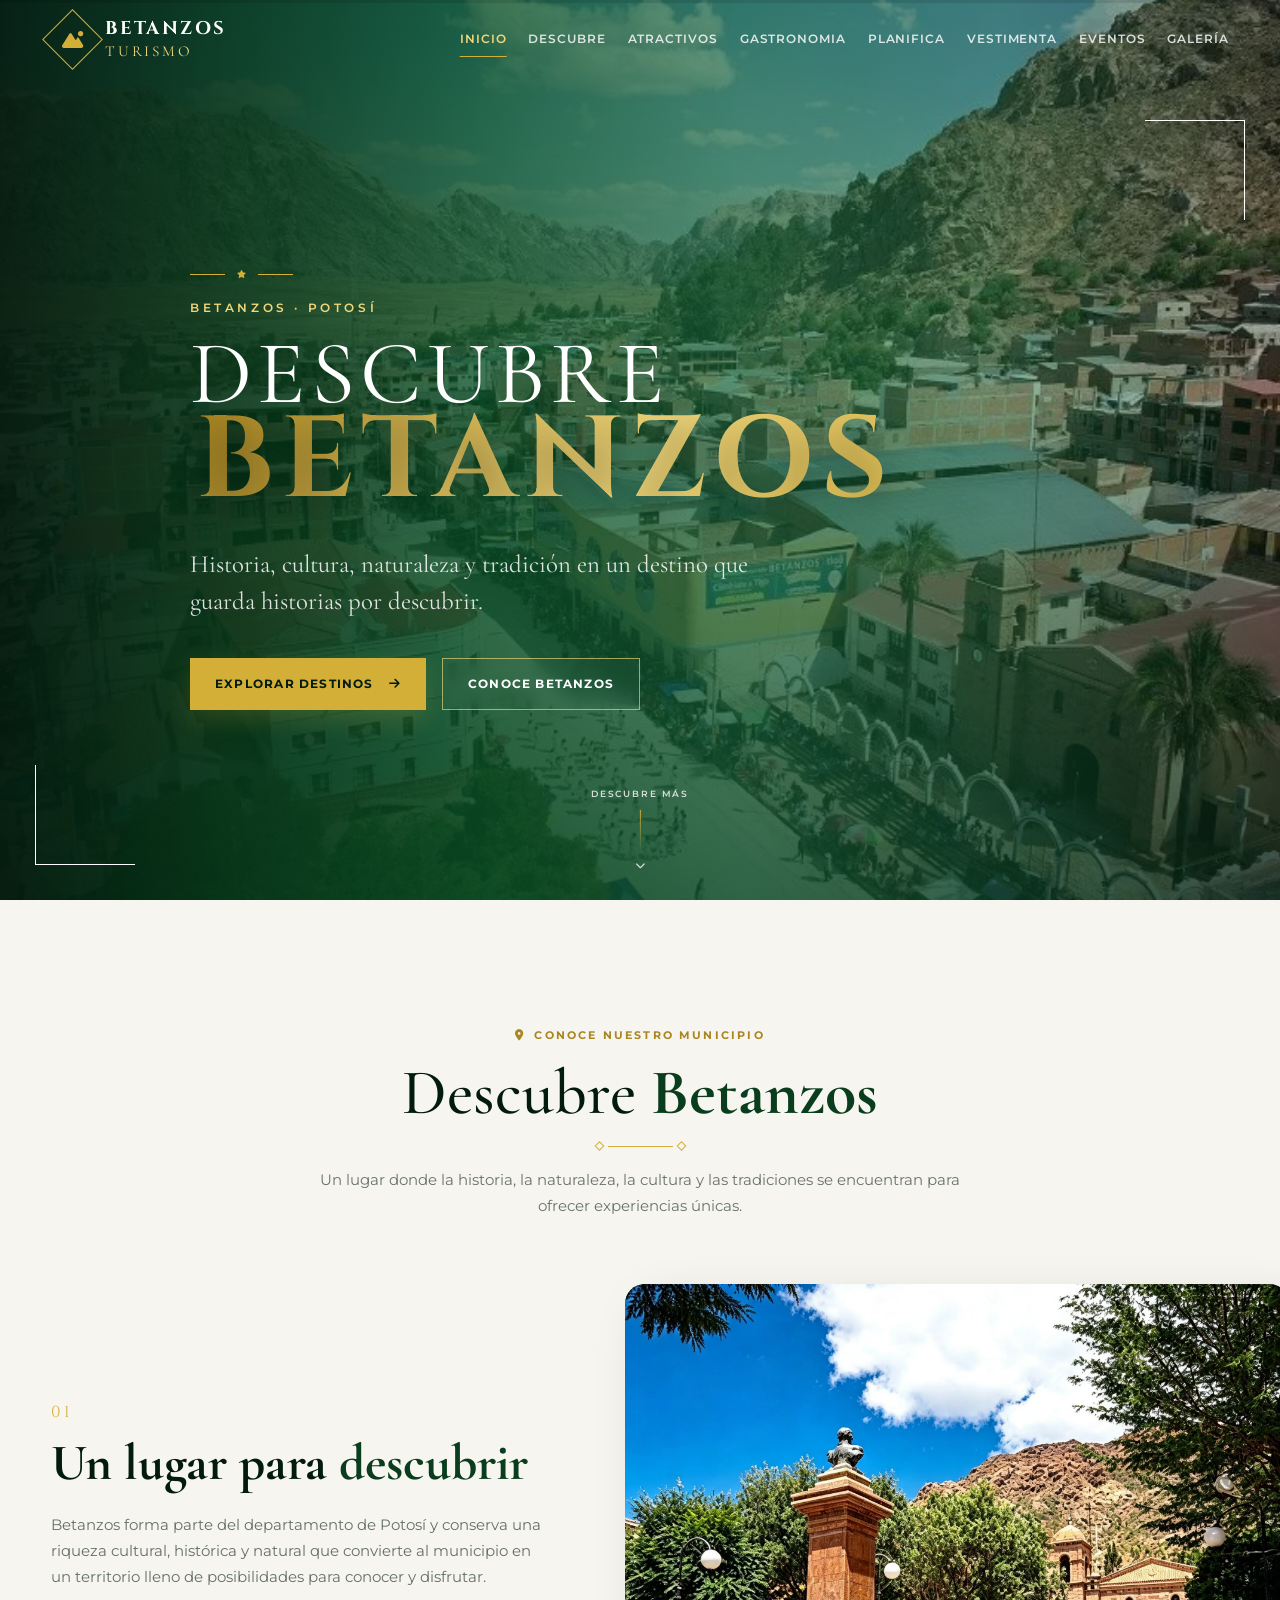
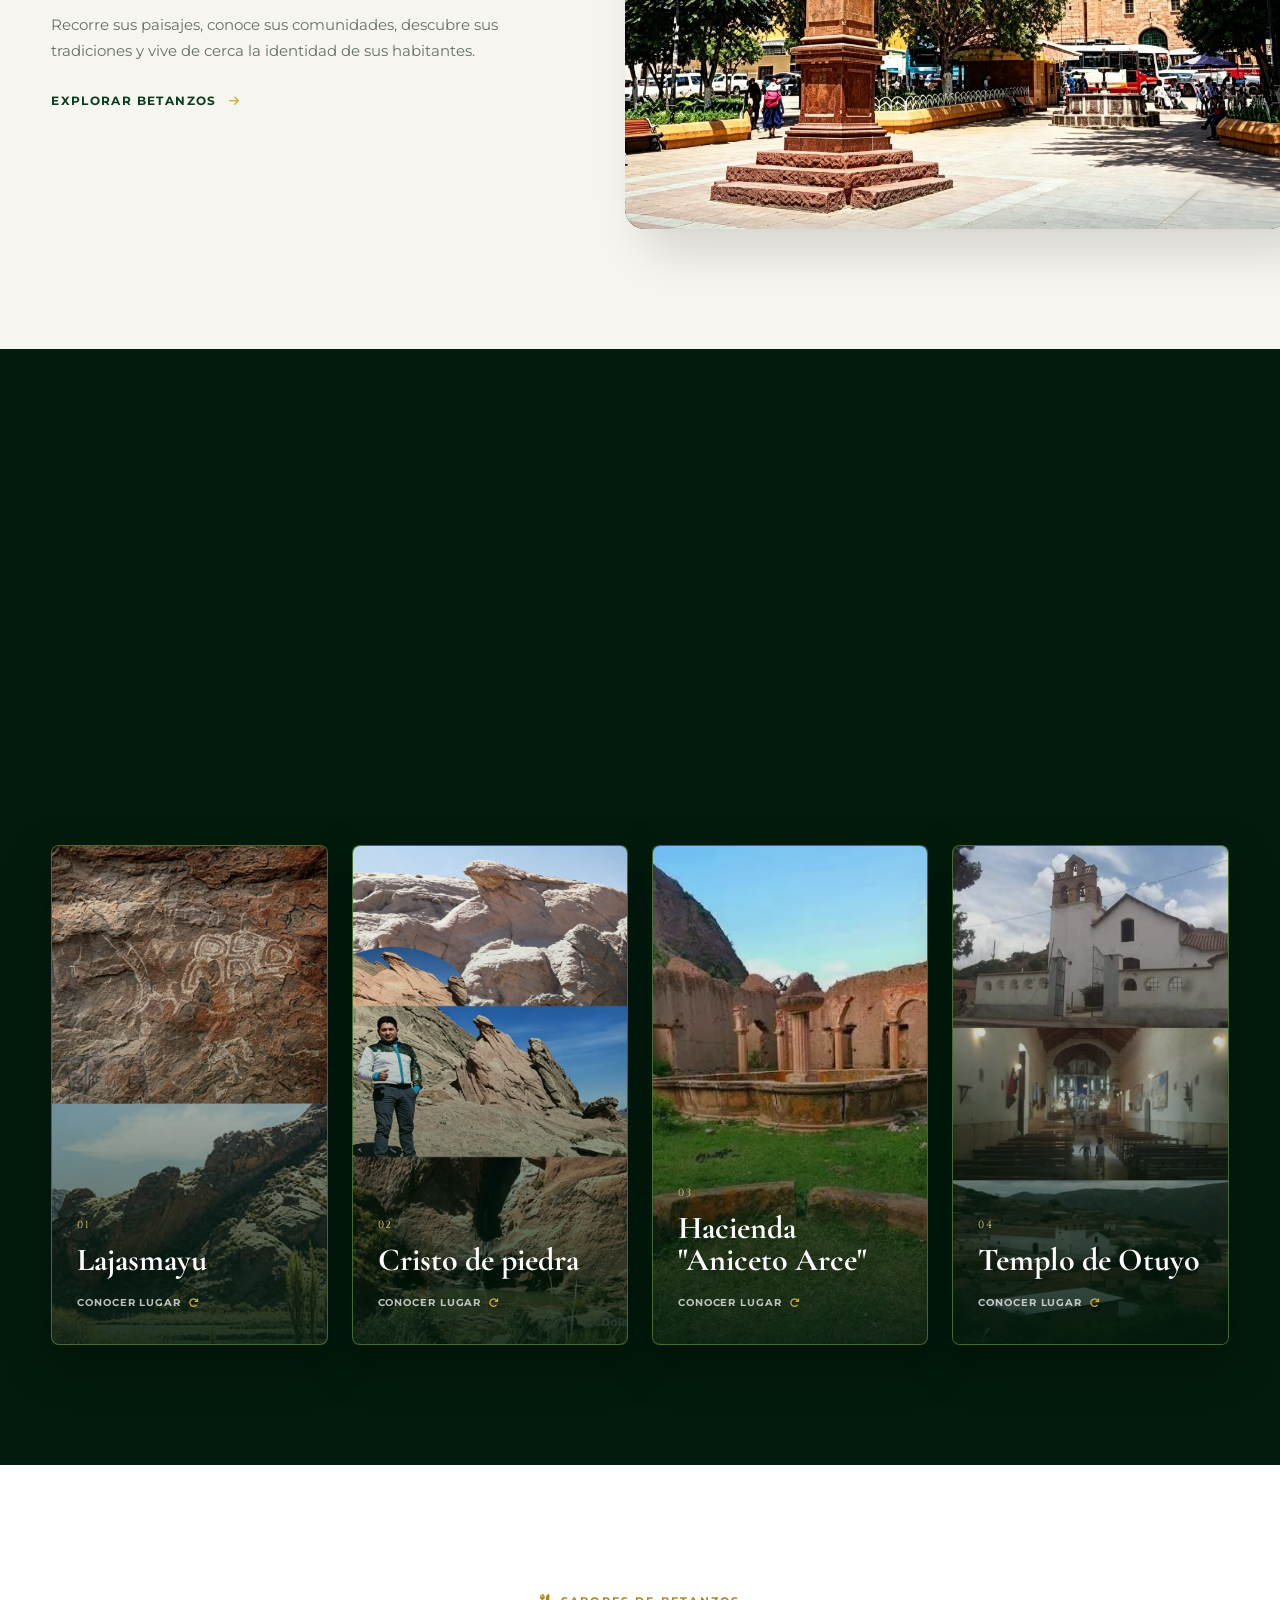
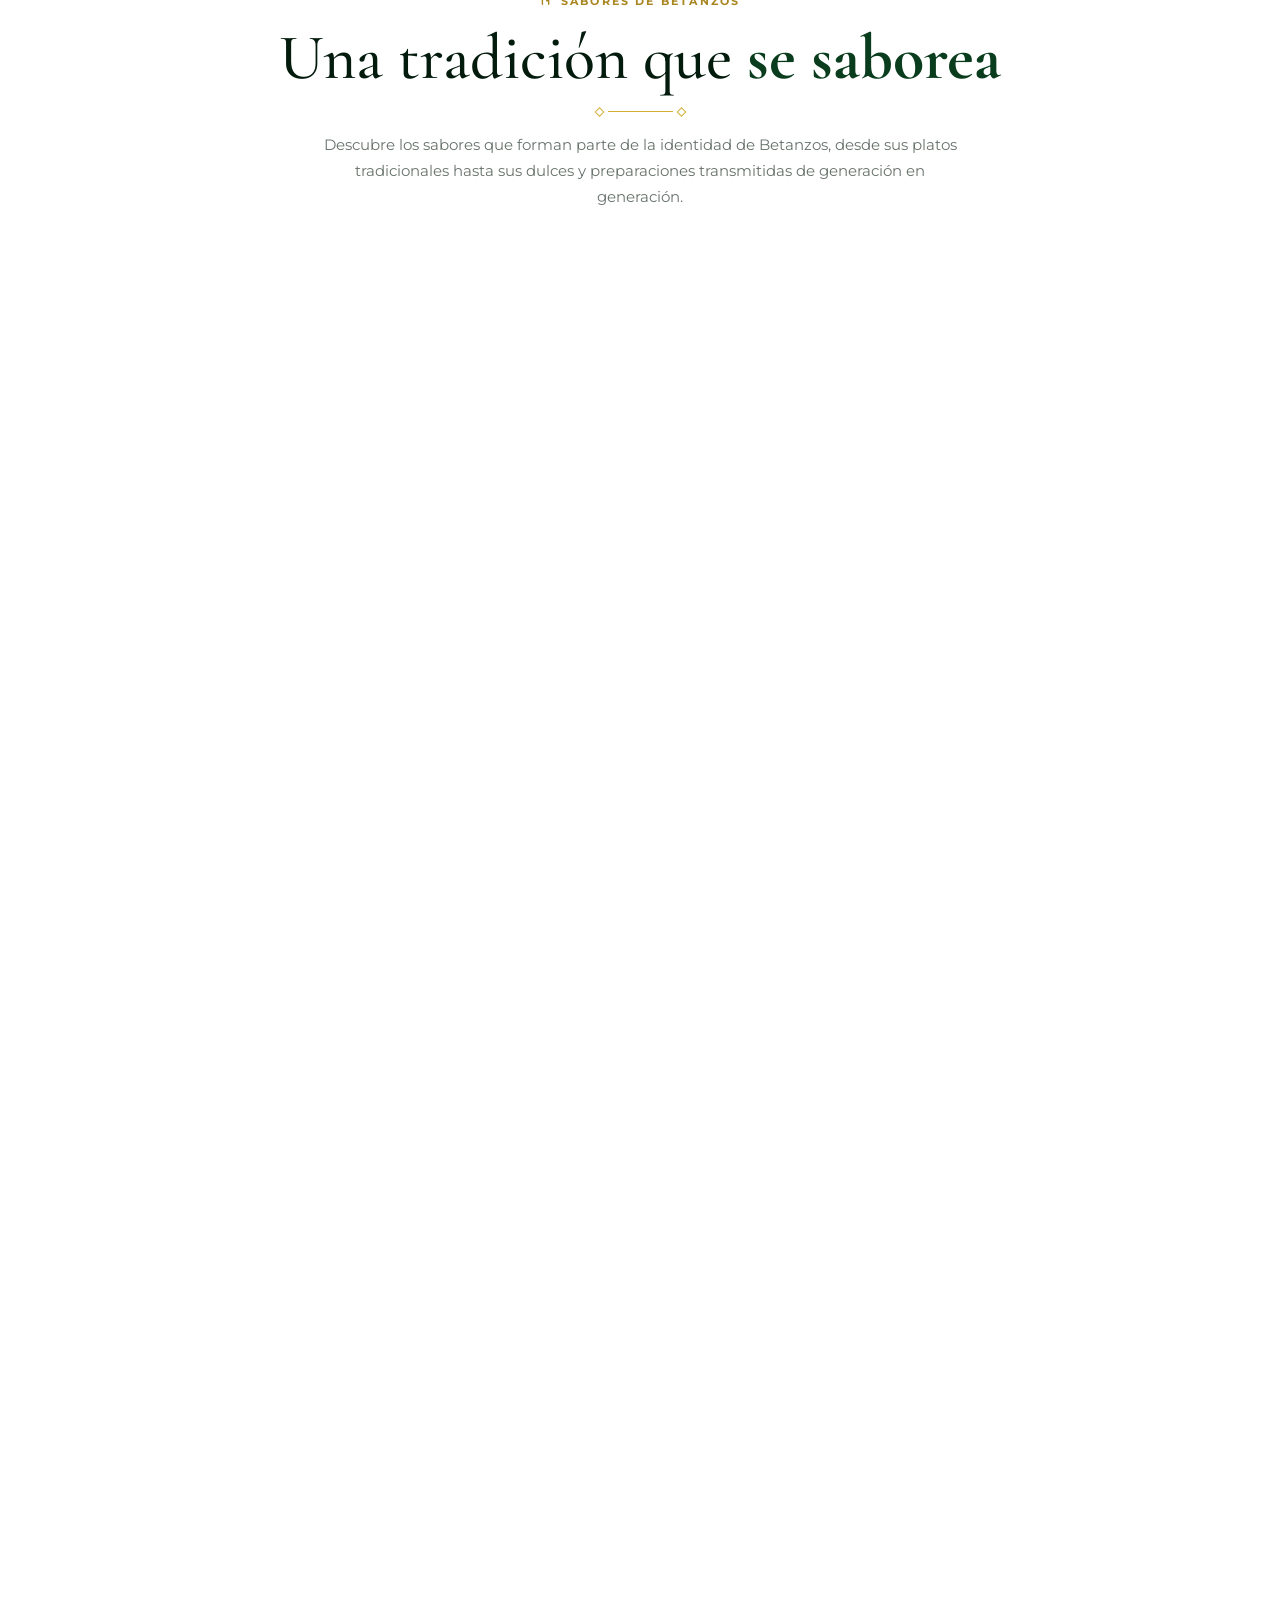
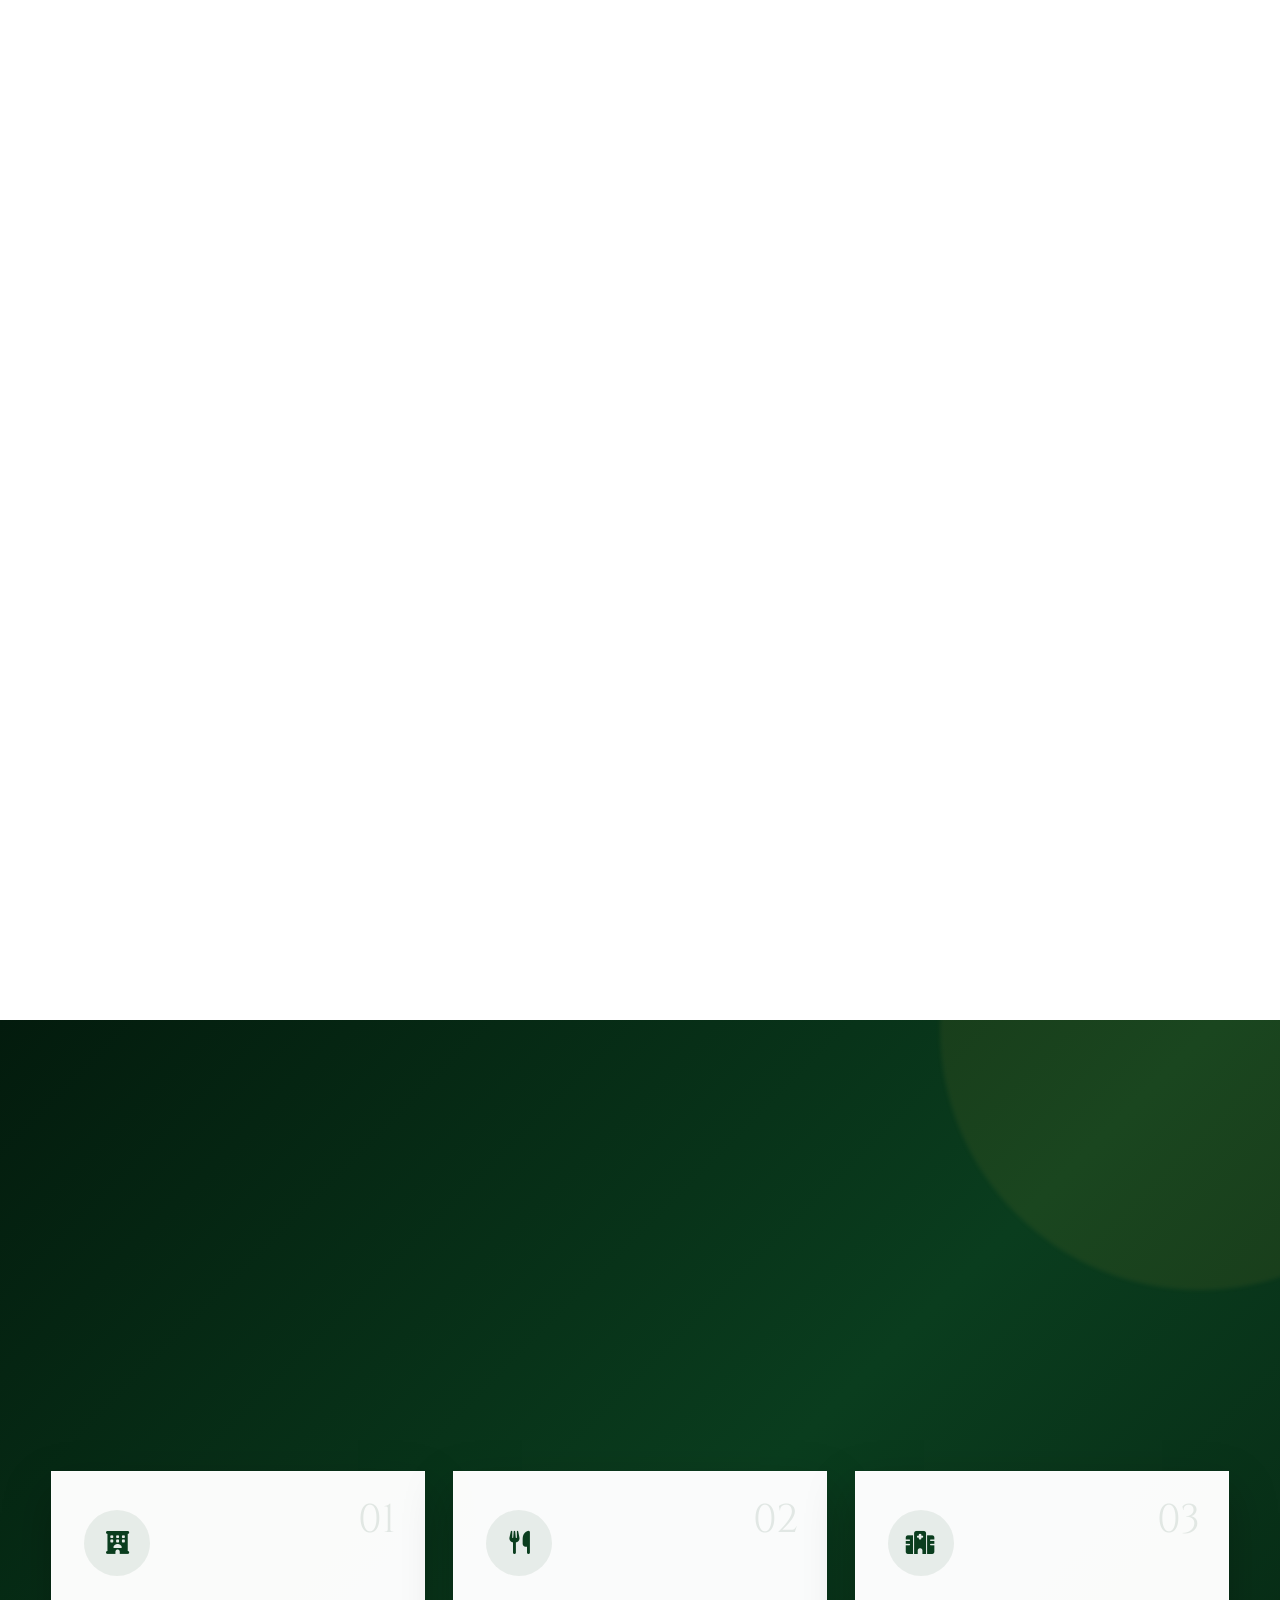
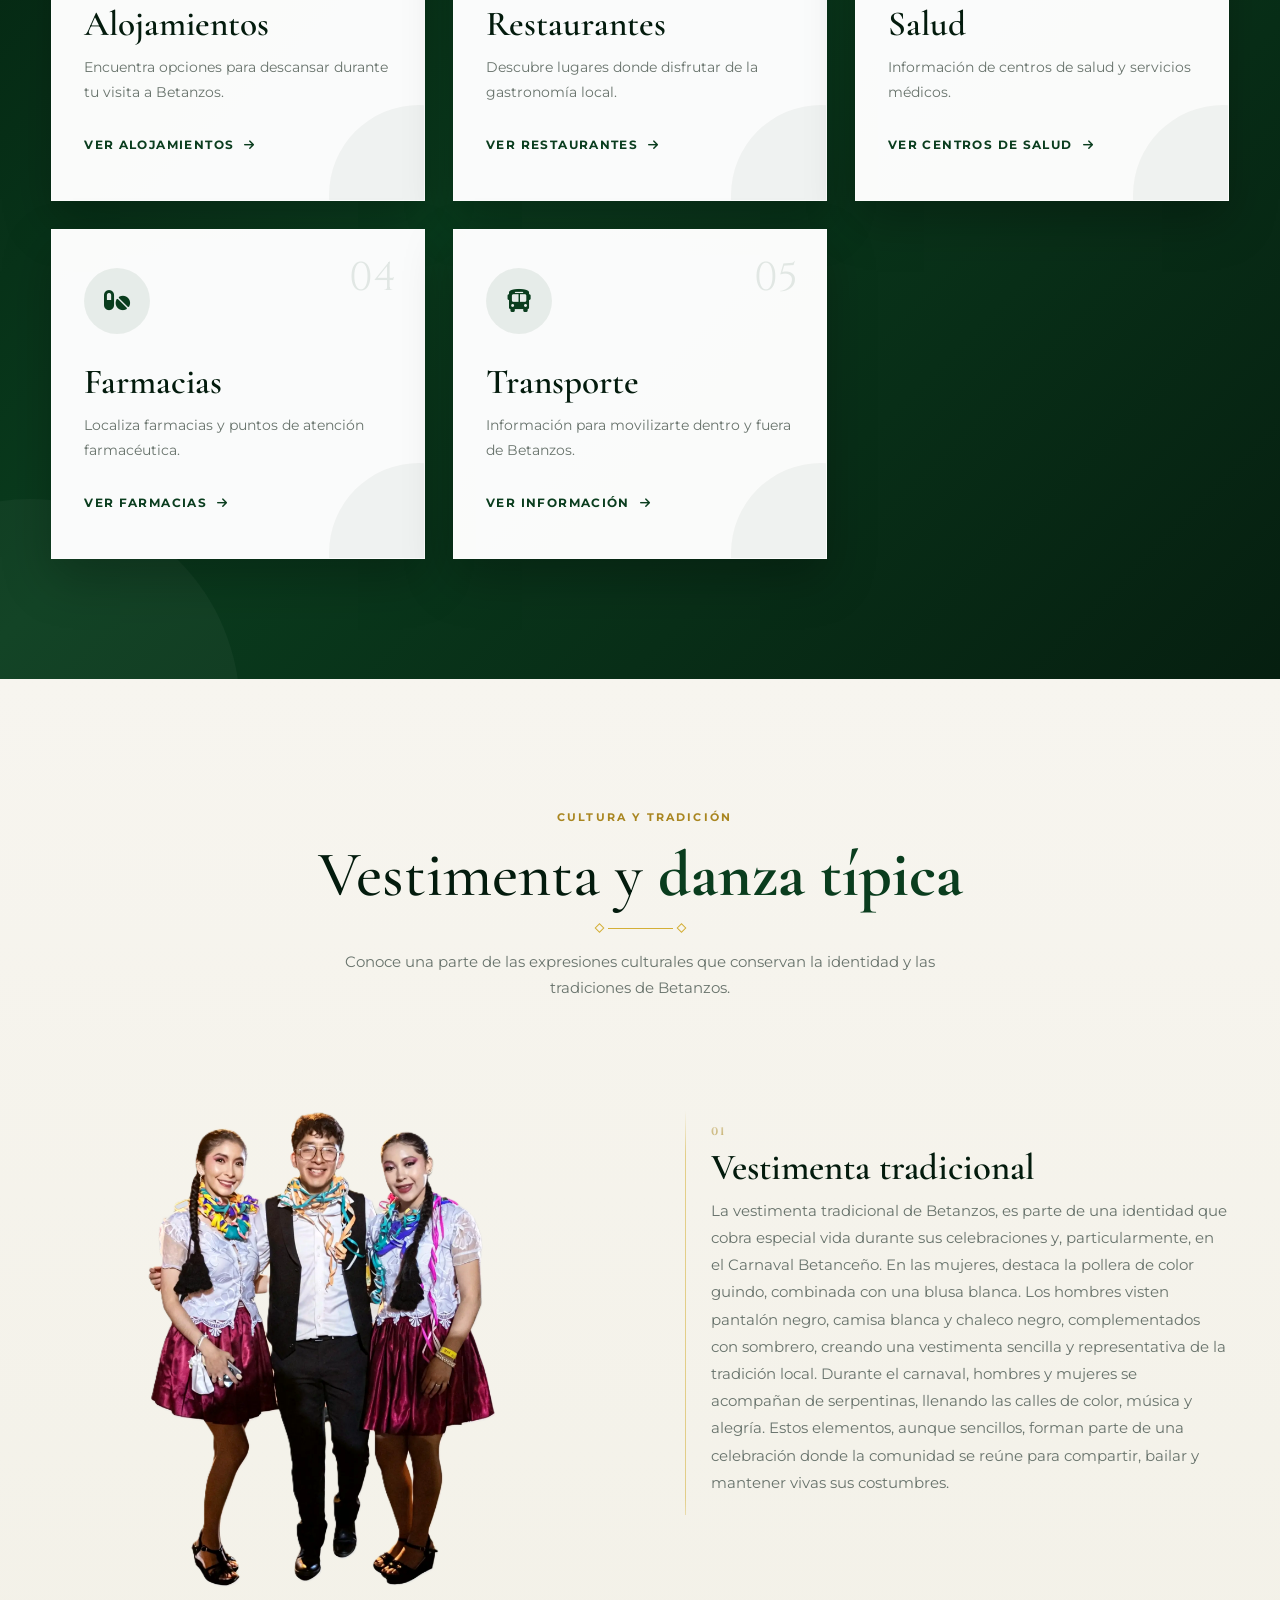
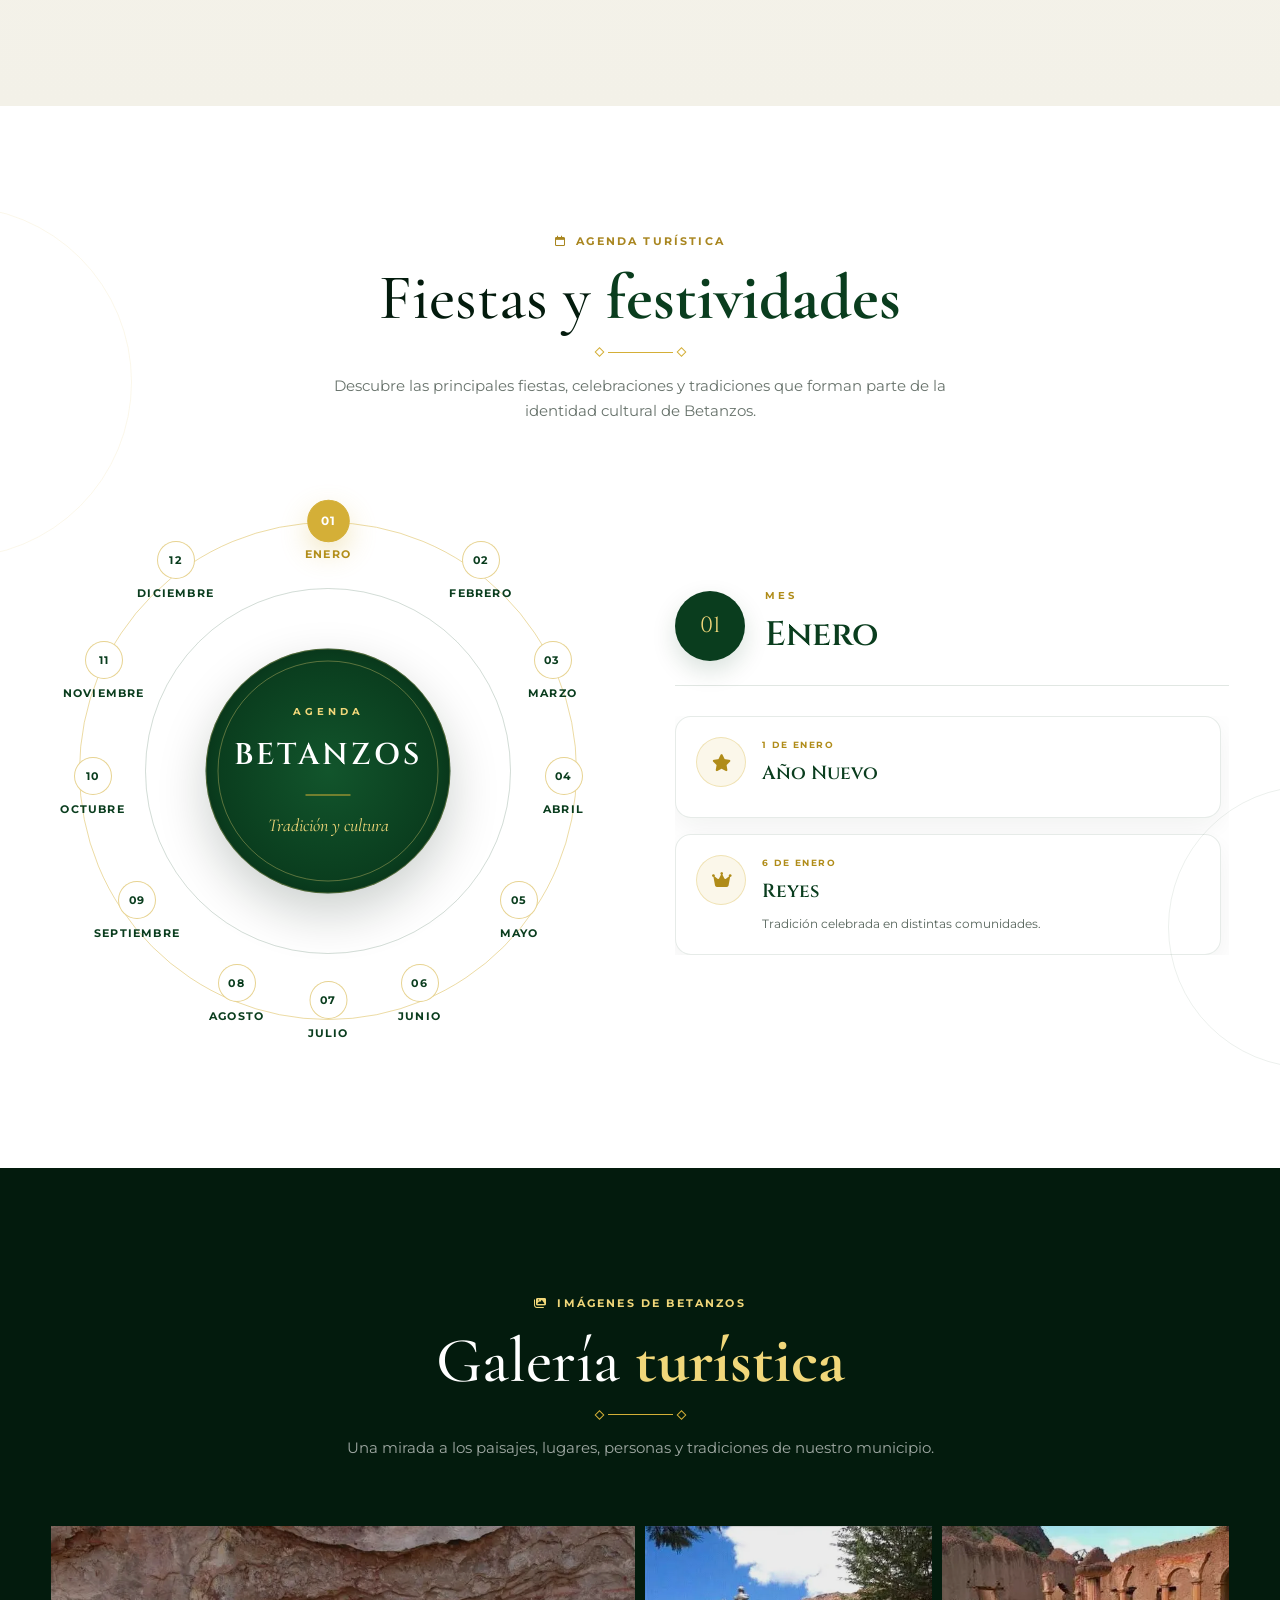
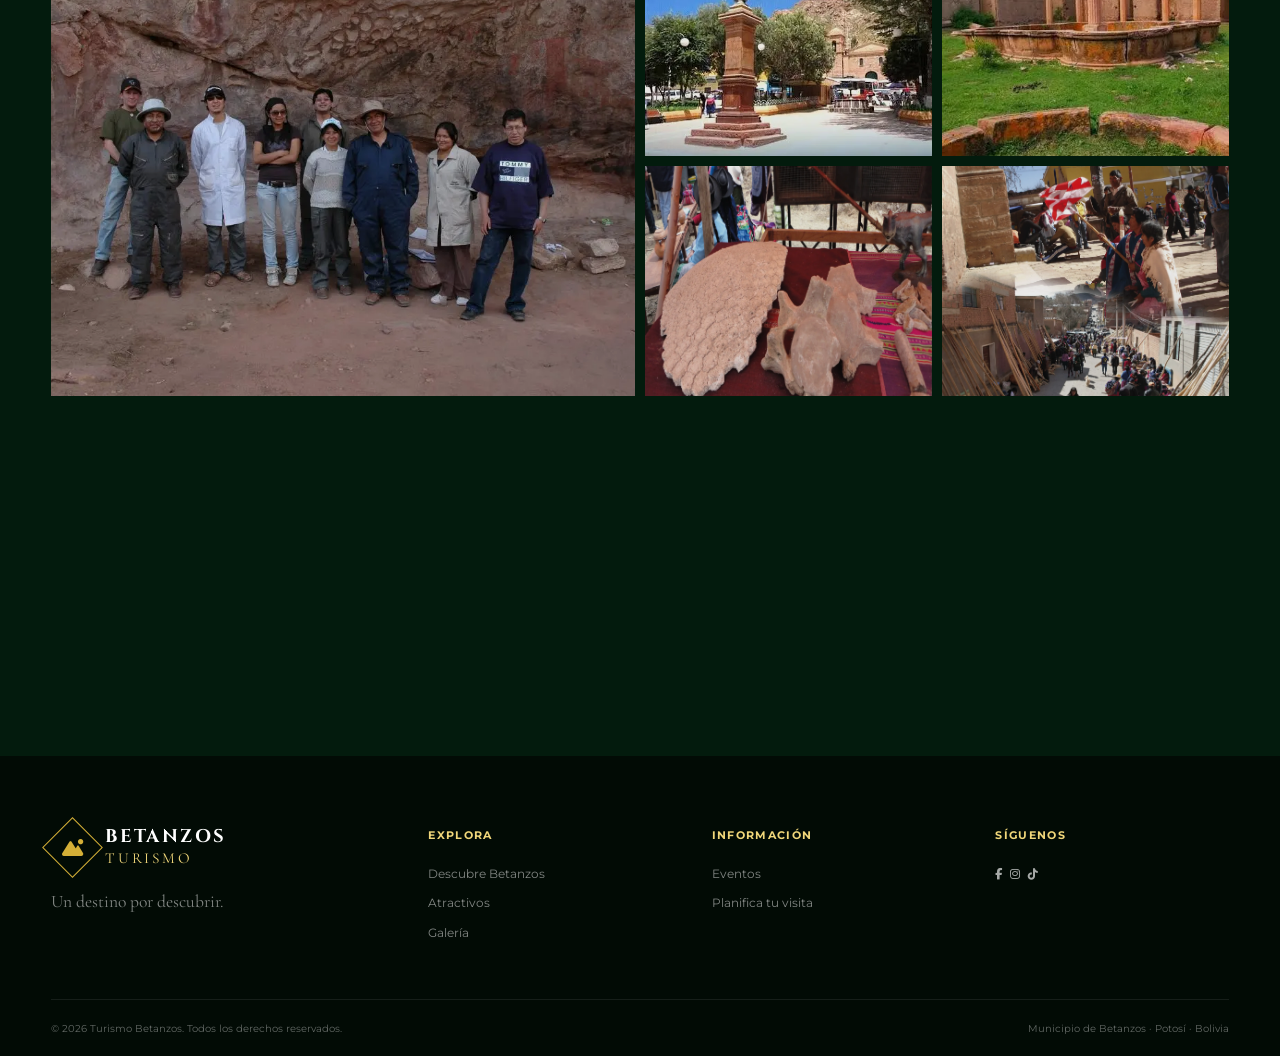
==== commit 8b703957: "nuevo cambio" ====
--- a/index.html
+++ b/index.html
@@ -5,11 +5,11 @@
 <head>
     <meta charset="UTF-8">
     <meta name="viewport" content="width=device-width, initial-scale=1.0">
+
 <!-- =========================================================
      SEO
 ========================================================== -->
 <title>Turismo Betanzos | Potosí, Bolivia | Un destino por descubrir</title>
-<link rel="icon" type="image/png" href="img/Logo TURISMO BETANZOS.png">
 <meta name="description" content="Descubre Betanzos, Potosí, Bolivia. Conoce sus atractivos turísticos, paisajes, cultura, historia, gastronomía, tradiciones, festividades y lugares para visitar. Turismo Betanzos, un destino por descubrir.">
 <meta name="keywords" content="Turismo Betanzos, Betanzos Potosí, Betanzos Bolivia, turismo en Betanzos, lugares turísticos de Betanzos, atractivos turísticos Betanzos, Potosí Bolivia, cultura Betanzos, gastronomía Betanzos, Carnaval Betanceño, Lajasmayu, Cristo de piedra Tecoya, Hacienda Aniceto Arce, Templo de Otuyo">
 <meta name="author" content="Turismo Betanzos">
@@ -22,6 +22,11 @@
 
 <!-- URL principal -->
 <link rel="canonical" href="https://ce175170-bit.github.io/TURISMO/">
+
+<!-- =========================================================
+     FAVICON / ICONO DE TURISMO BETANZOS
+========================================================== -->
+<link rel="icon" type="image/png" sizes="512x512" href="img/Logo TURISMO BETANZOS.png">
 
 <!-- =========================================================
      OPEN GRAPH
@@ -34,6 +39,7 @@
 <meta property="og:site_name" content="Turismo Betanzos">
 <meta property="og:image" content="https://ce175170-bit.github.io/TURISMO/img/betanzos.webp">
 <meta property="og:image:alt" content="Paisaje del municipio de Betanzos, Potosí, Bolivia">
+
 <!-- =========================================================
      TWITTER / X
 ========================================================== -->
@@ -70,12 +76,6 @@
 </script>
 
 <!-- =========================================================
-     ICONOS
-========================================================== -->
-<link rel="icon" type="image/webp" sizes="512x512" href="img/logo.webp">
-<link rel="icon" href="img/logo.webp">
-
-<!-- =========================================================
      FUENTES
 ========================================================== -->
 <link rel="preconnect" href="https://fonts.googleapis.com">
@@ -87,33 +87,26 @@
 
 <body>
 
-
 <!-- =========================================================
      PRELOADER
 ========================================================== -->
-
 <div id="preloader">
     <div class="loader-content">
-
         <div class="loader-symbol">
             <span></span>
             <span></span>
             <span></span>
         </div>
-
         <h2>BETANZOS</h2>
-
         <p>
             Un destino por descubrir
         </p>
-
     </div>
 </div>
 
 <!-- =========================================================
      INDICADOR DE PROGRESO DEL SCROLL
 ========================================================== -->
-
 <div class="scroll-progress">
     <div id="scrollProgressBar"></div>
 </div>
@@ -121,15 +114,12 @@
 <!-- =========================================================
      HEADER / NAVEGACIÓN
 ========================================================== -->
-
 <header
     id="header"
     class="header">
-
     <div class="container header-container">
 
         <!-- LOGO -->
-
         <a
             href="#inicio"
             class="logo"
@@ -238,7 +228,6 @@
     <!-- =====================================================
          INICIO
     ====================================================== -->
-
     <section
         id="inicio"
         class="hero">
@@ -332,7 +321,6 @@
     <!-- =====================================================
          DESCUBRE
     ====================================================== -->
-
     <section
         id="descubre"
         class="section discover-section">
@@ -424,7 +412,6 @@
     <!-- =====================================================
          ATRACTIVOS TURÍSTICOS
     ====================================================== -->
-
     <section
         id="atractivos"
         class="section attractions-section">
@@ -902,7 +889,6 @@
     <!-- =====================================================
          GASTRONOMÍA
     ====================================================== -->
-
     <section
         id="gastronomia"
         class="section gastronomy-section">
@@ -1144,7 +1130,6 @@
     <!-- =====================================================
          PLANIFICA TU VISITA
     ====================================================== -->
-
     <section
         id="planifica"
         class="section planning-section">
@@ -1386,7 +1371,6 @@
     <!-- =====================================================
          VESTIMENTA Y DANZA TÍPICA
     ====================================================== -->
-
     <section
         id="vestimenta"
         class="section culture-section">
@@ -1646,7 +1630,6 @@
     <!-- =====================================================
          EVENTOS Y FESTIVIDADES
     ====================================================== -->
-
     <section
         id="eventos"
         class="section events-section">
@@ -2548,7 +2531,6 @@
     <!-- =====================================================
          GALERÍA
     ====================================================== -->
-
     <section
         id="galeria"
         class="section gallery-section">
@@ -2703,7 +2685,6 @@
 <!-- =========================================================
      FOOTER
 ========================================================== -->
-
 <footer class="footer">
 
     <div class="container">
@@ -2841,7 +2822,6 @@
 <!-- =========================================================
      BOTÓN VOLVER ARRIBA
 ========================================================== -->
-
 <button
     id="backToTop"
     class="back-to-top"
@@ -2855,7 +2835,6 @@
 <!-- =========================================================
      LIGHTBOX
 ========================================================== -->
-
 <div
     id="lightbox"
     class="lightbox"
@@ -2882,7 +2861,6 @@
 <!-- =========================================================
      JAVASCRIPT
 ========================================================== -->
-
 <script src="script.js"></script>
 
 
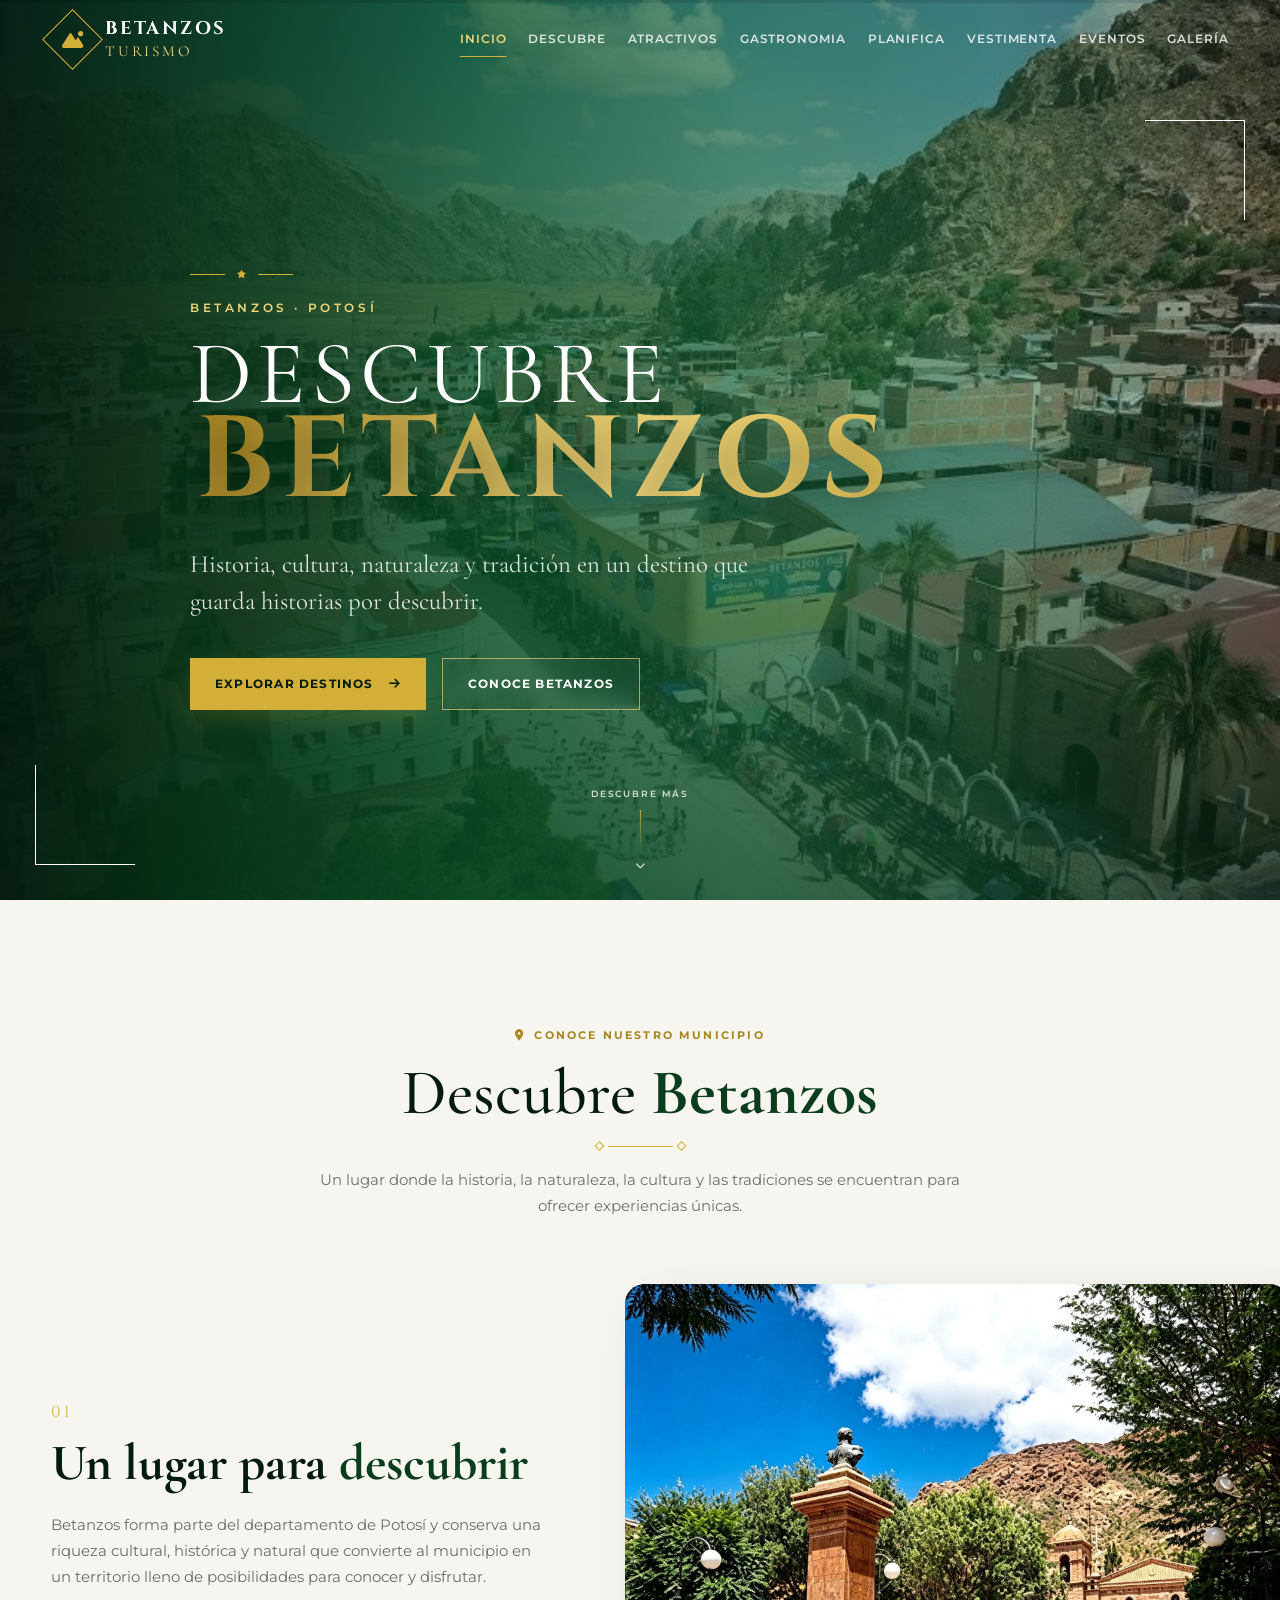
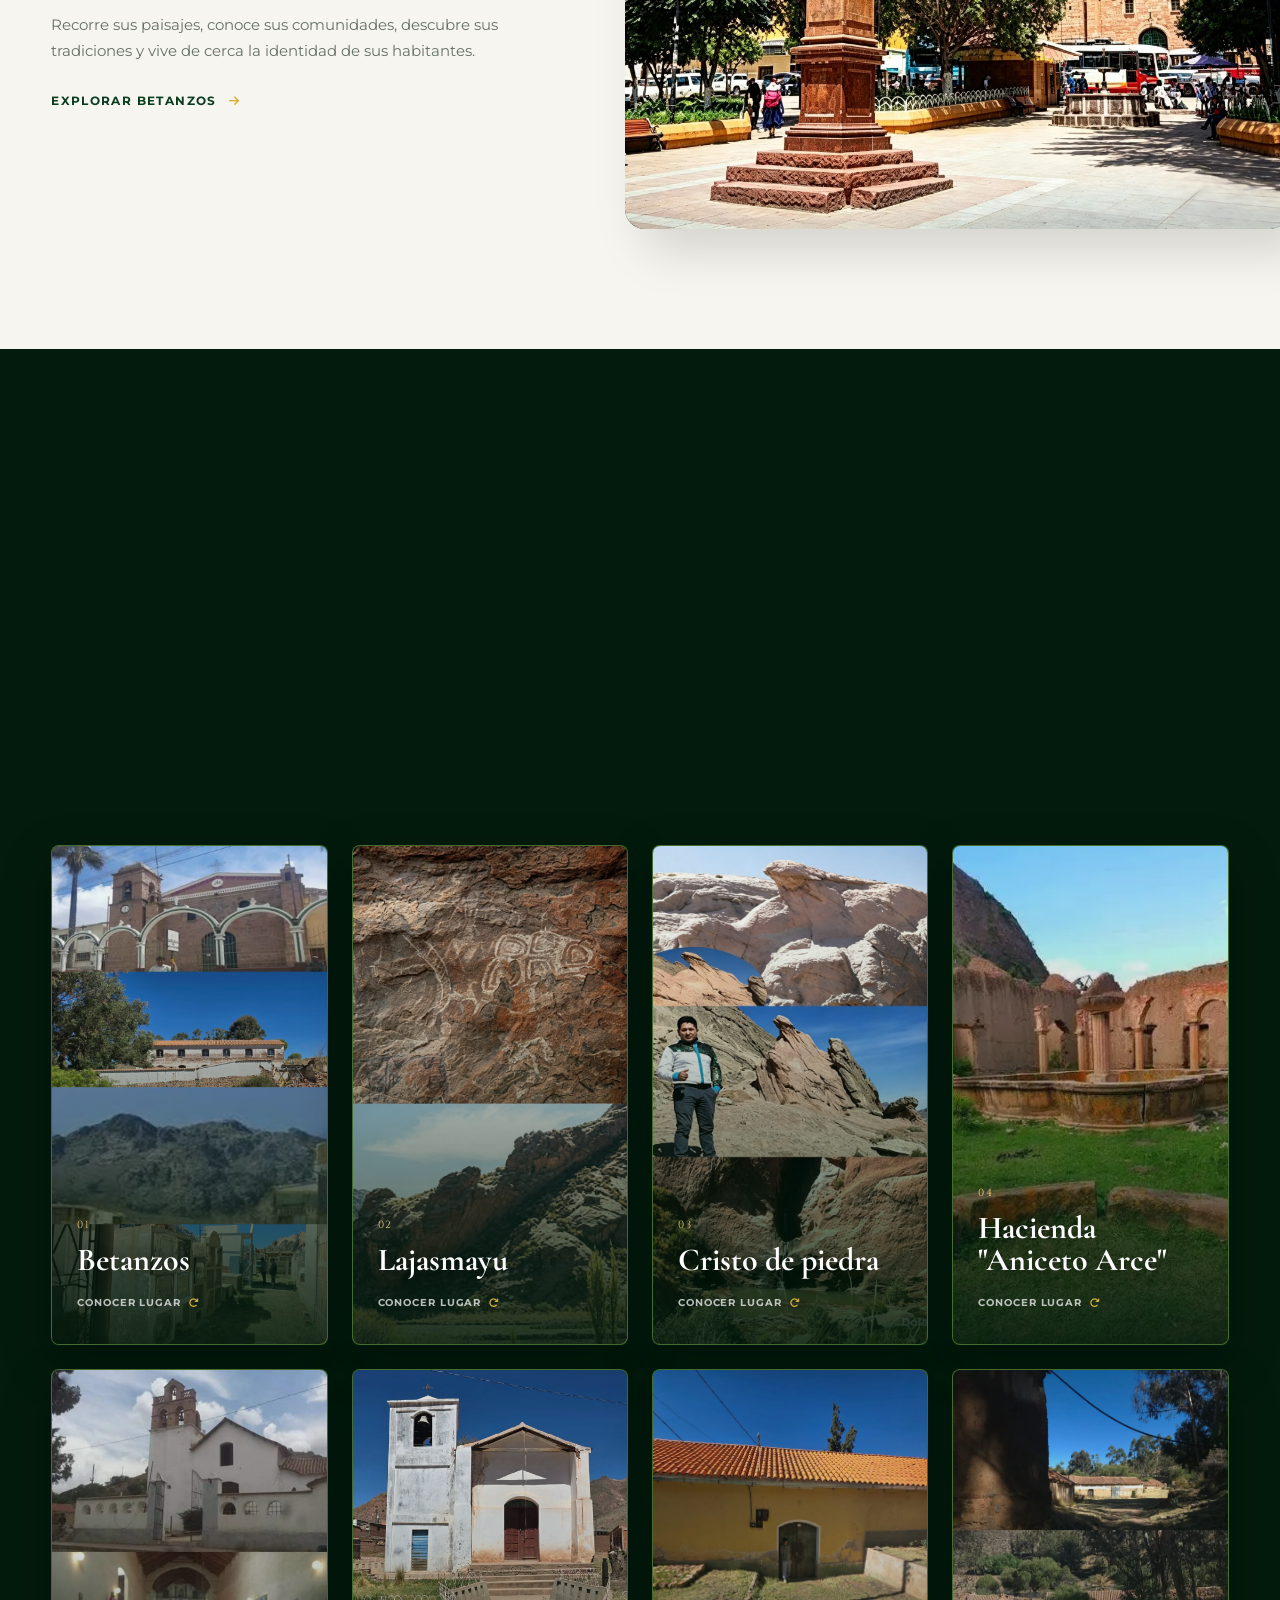
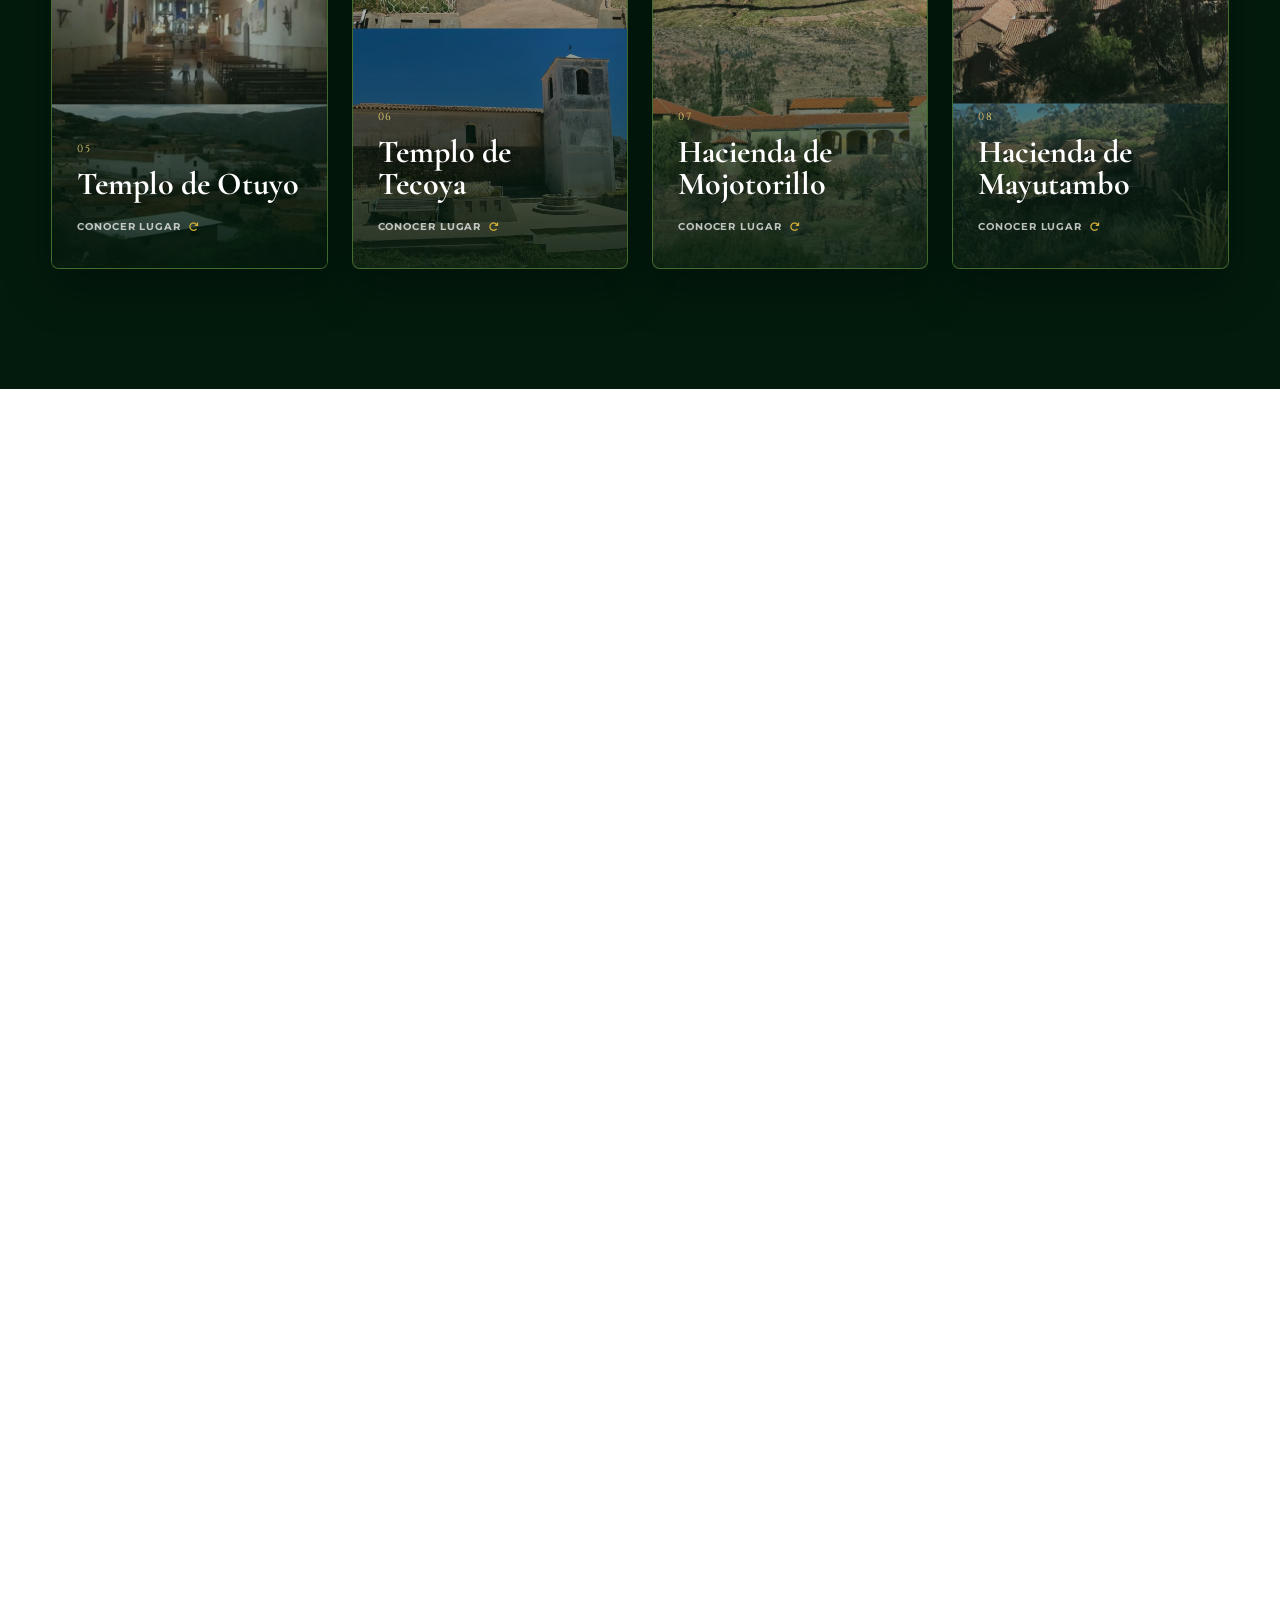
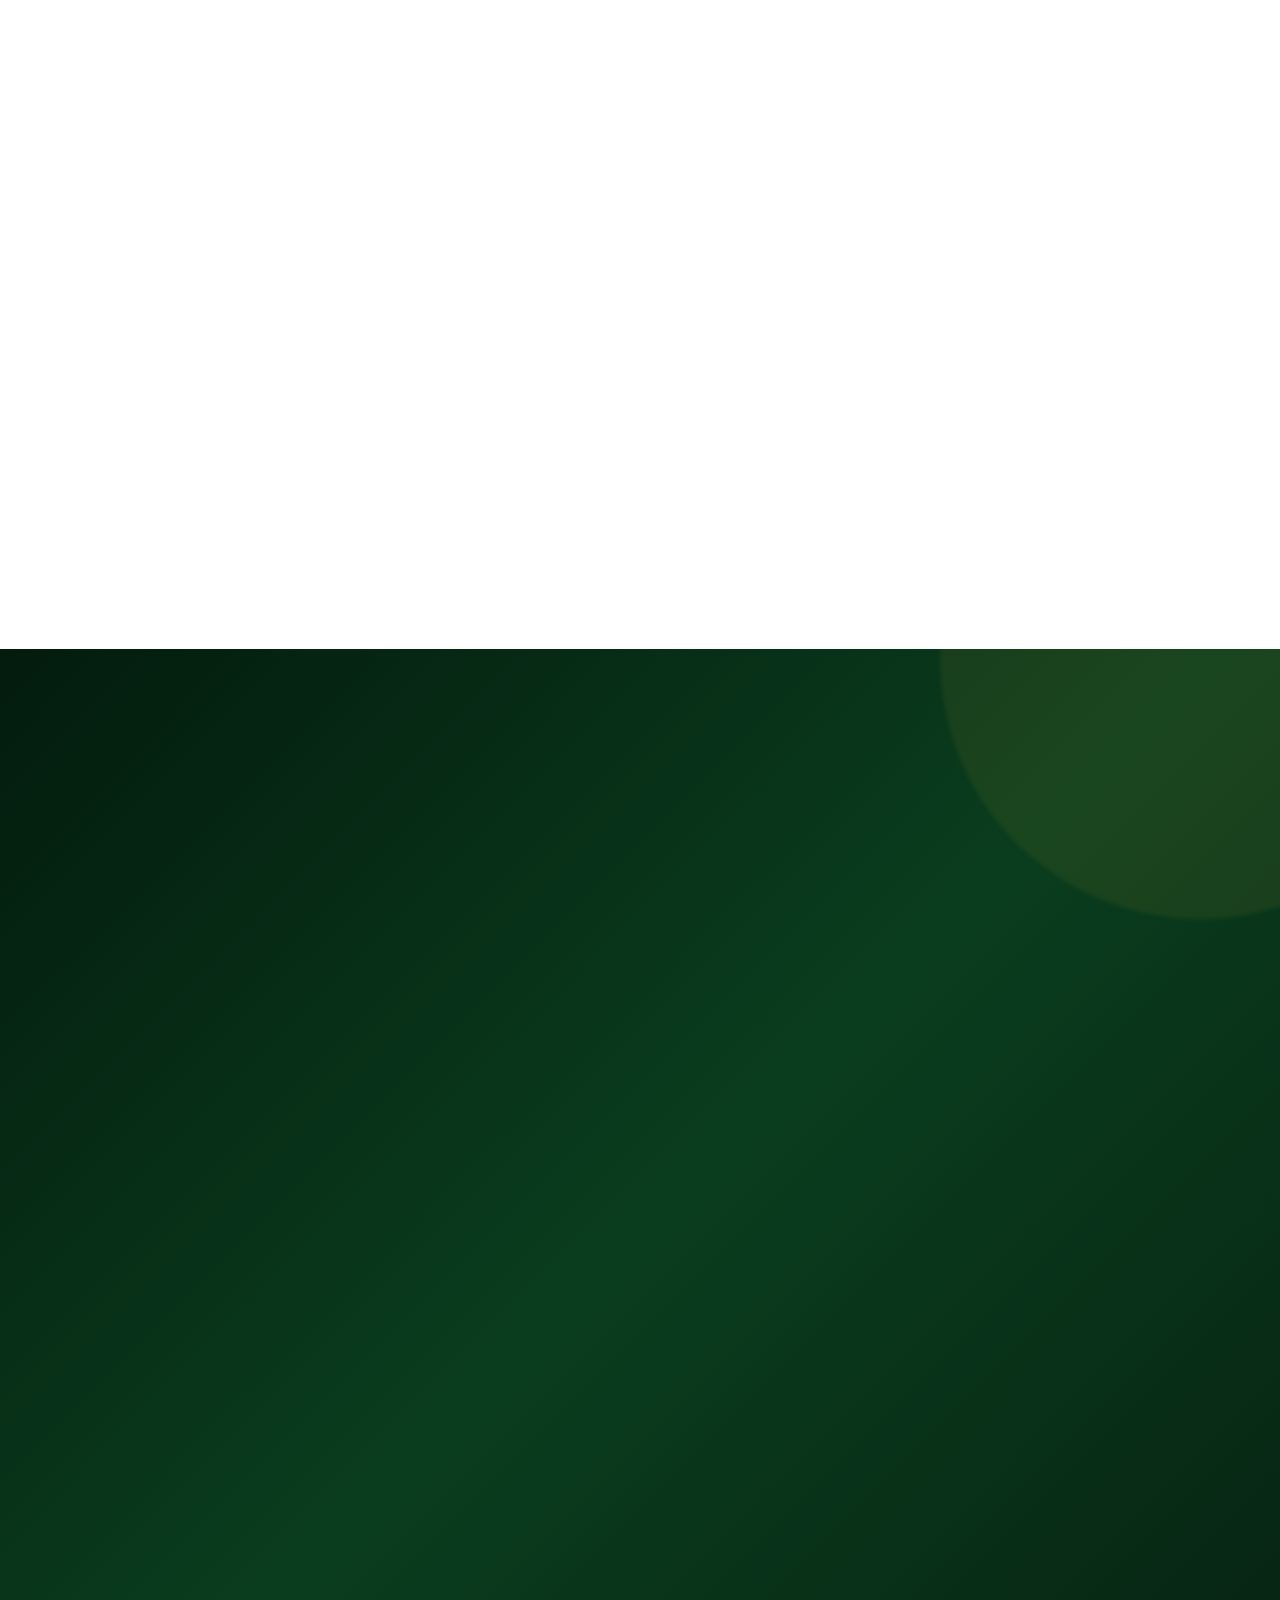
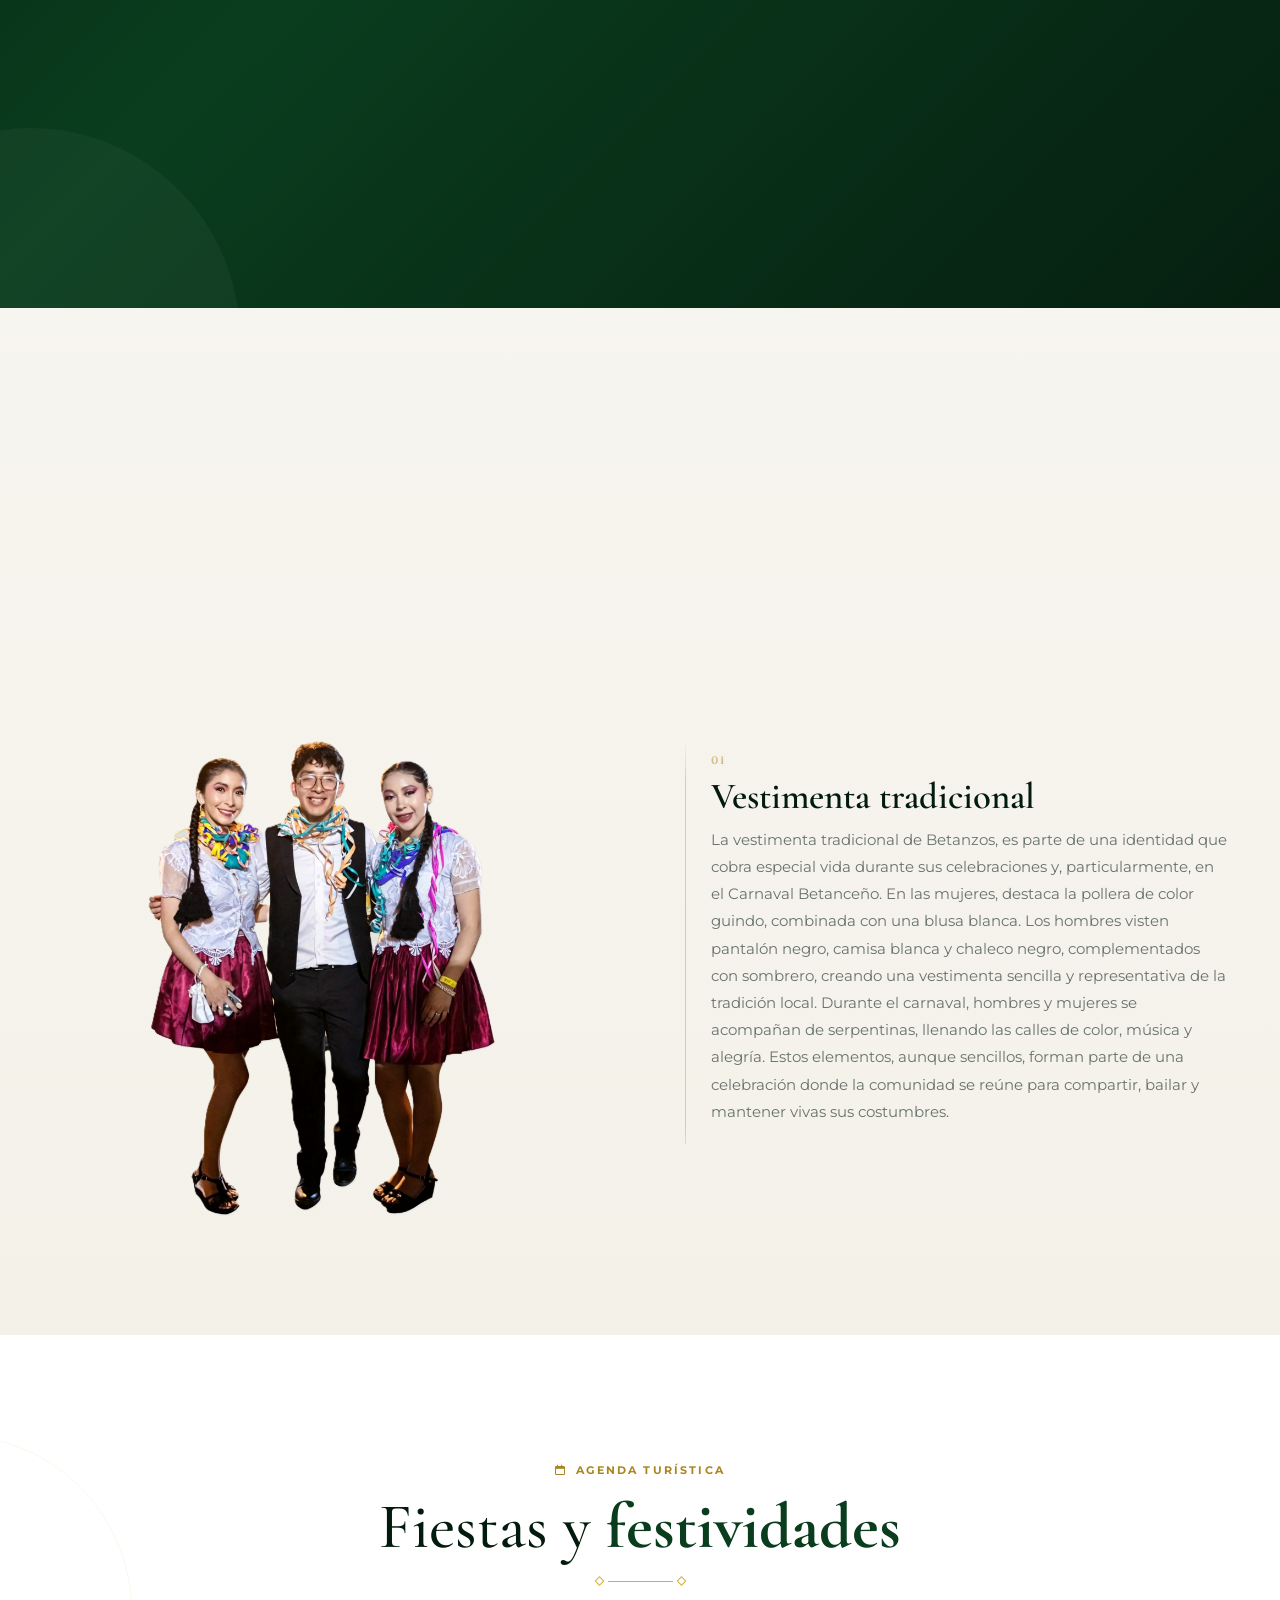
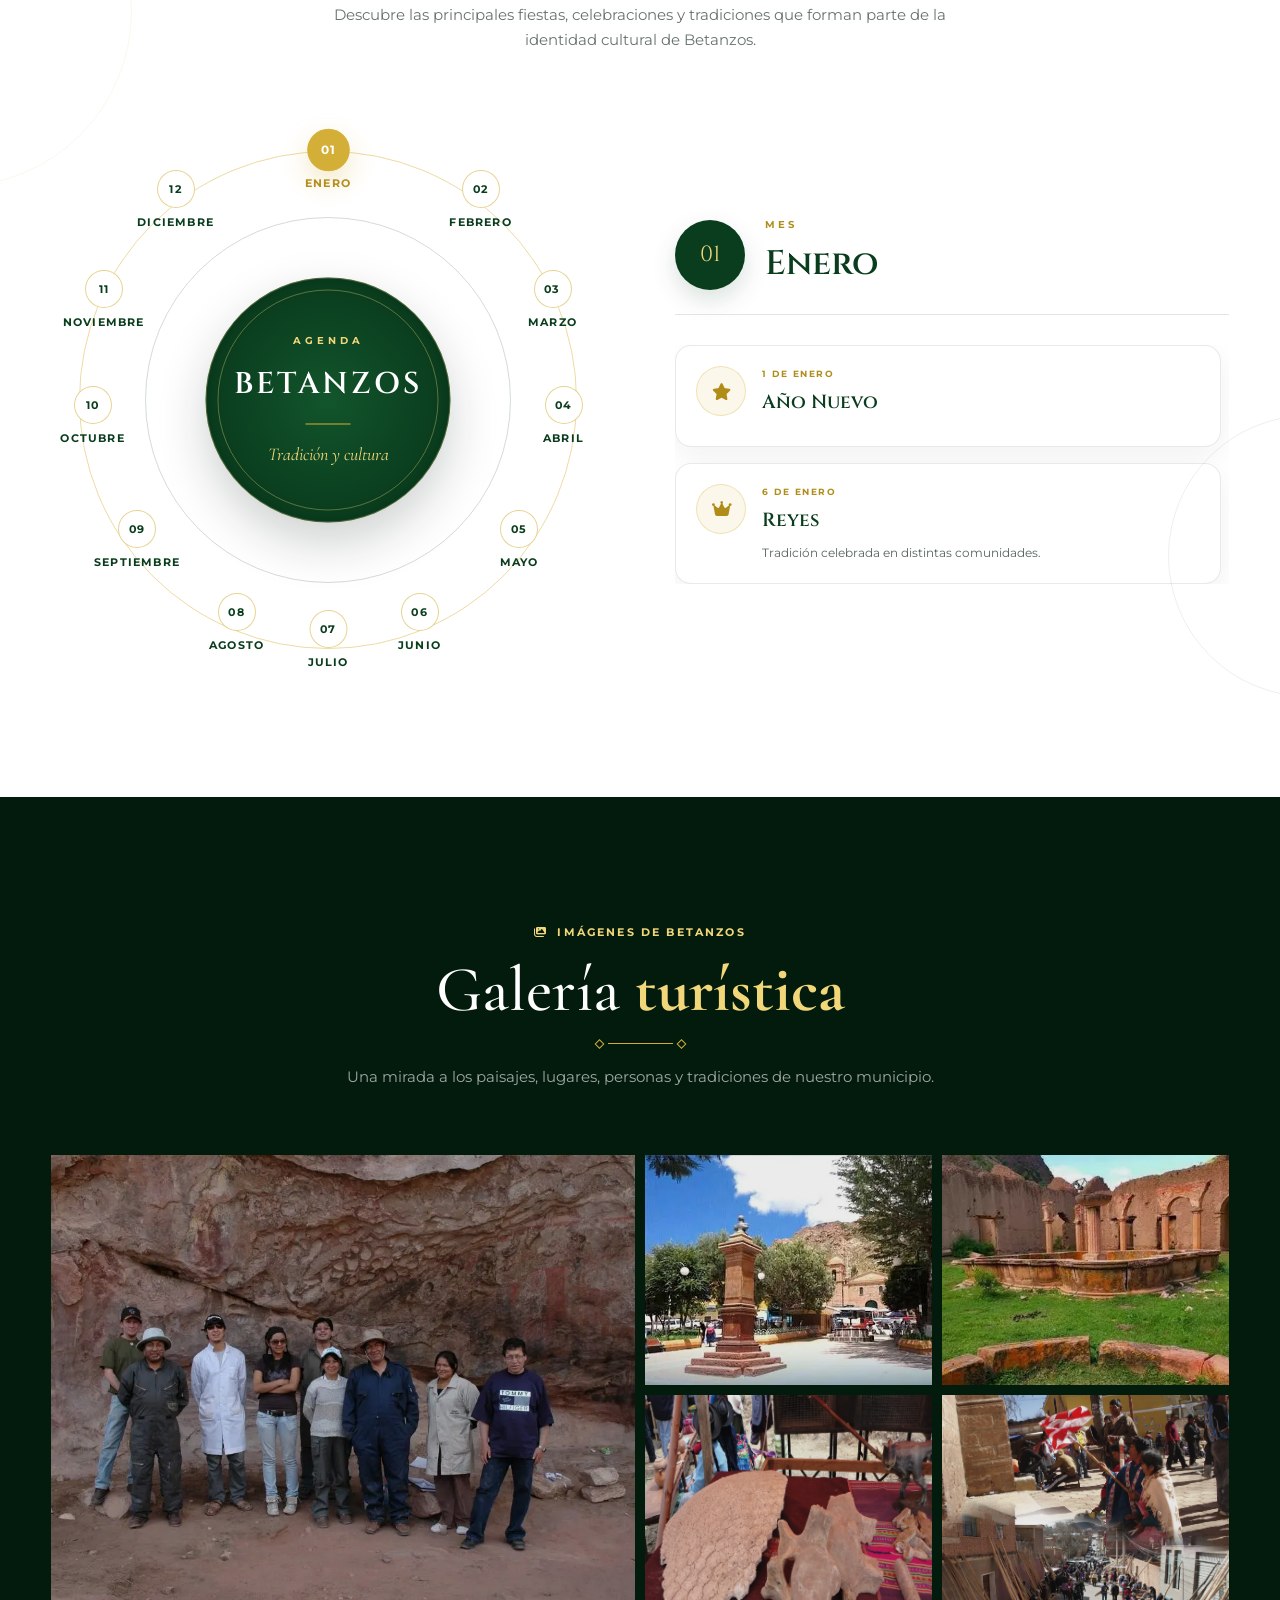
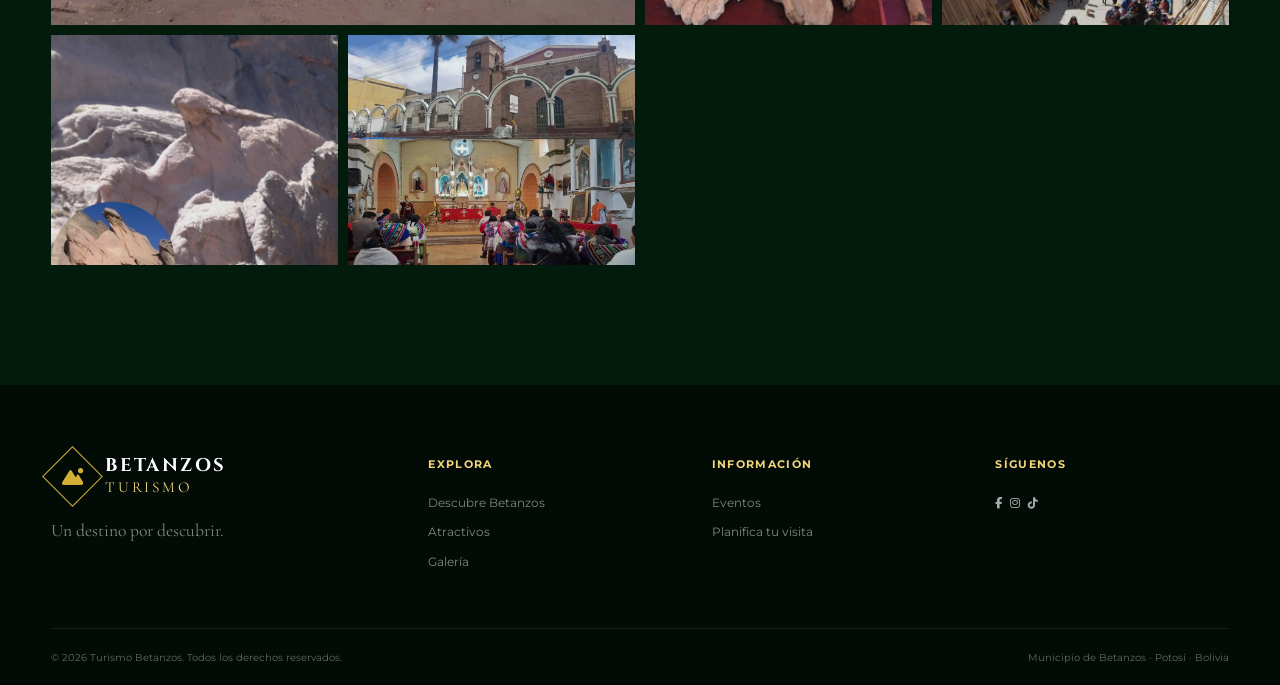
==== commit 059bc92f: "nueva informacion" ====
--- a/index.html
+++ b/index.html
@@ -1,7 +1,5 @@
 <!DOCTYPE html>
-
 <html lang="es">
-
 <head>
     <meta charset="UTF-8">
     <meta name="viewport" content="width=device-width, initial-scale=1.0">
@@ -84,9 +82,7 @@
 <link rel="stylesheet" href="https://cdnjs.cloudflare.com/ajax/libs/font-awesome/6.5.2/css/all.min.css">
 <link rel="stylesheet" href="estilos.css">
 </head>
-
 <body>
-
 <!-- =========================================================
      PRELOADER
 ========================================================== -->
@@ -124,23 +120,18 @@
             href="#inicio"
             class="logo"
             aria-label="Turismo Betanzos - Inicio">
-
             <div class="logo-symbol">
                 <i class="fa-solid fa-mountain-sun"></i>
             </div>
 
             <div class="logo-text">
-
                 <span class="logo-main">
                     BETANZOS
                 </span>
-
                 <span class="logo-sub">
                     Turismo
                 </span>
-
             </div>
-
         </a>
 
         <!-- MENÚ -->
@@ -149,74 +140,60 @@
             class="nav"
             id="mainNav"
             aria-label="Navegación principal">
-
             <a
                 href="#inicio"
                 class="nav-link active">
                 Inicio
             </a>
-
             <a
                 href="#descubre"
                 class="nav-link">
                 Descubre
             </a>
-
             <a
                 href="#atractivos"
                 class="nav-link">
                 Atractivos
             </a>
-
             <a
                 href="#gastronomia"
                 class="nav-link">
                 Gastronomia
             </a>
-
             <a
                 href="#planifica"
                 class="nav-link">
                 Planifica
             </a>
-
             <a
                 href="#vestimenta"
                 class="nav-link">
                 Vestimenta
             </a>
-
             <a
                 href="#eventos"
                 class="nav-link">
                 Eventos
             </a>
-
             <a
                 href="#galeria"
                 class="nav-link">
                 Galería
             </a>
-
         </nav>
 
         <!-- MENÚ MÓVIL -->
-
         <button
             class="menu-toggle"
             id="menuToggle"
             type="button"
             aria-label="Abrir menú"
             aria-expanded="false">
-
             <span></span>
             <span></span>
             <span></span>
-
         </button>
-
     </div>
-
 </header>
 
 <!-- =========================================================
@@ -226,7 +203,7 @@
 <main>
 
     <!-- =====================================================
-         INICIO
+         1° SECCION INICIO
     ====================================================== -->
     <section
         id="inicio"
@@ -319,7 +296,7 @@
     </section>
 
     <!-- =====================================================
-         DESCUBRE
+         2° SECCION DESCUBRE
     ====================================================== -->
     <section
         id="descubre"
@@ -410,114 +387,150 @@
     </section>
 
     <!-- =====================================================
-         ATRACTIVOS TURÍSTICOS
+         3° SECCION ATRACTIVOS TURÍSTICOS
     ====================================================== -->
     <section
         id="atractivos"
         class="section attractions-section">
-
         <div class="container">
-
             <div class="section-header reveal">
-
                 <span class="section-label">
                     <i class="fa-solid fa-compass"></i>
                     LUGARES PARA CONOCER
                 </span>
-
                 <h2 class="section-title">
                     Atractivos
                     <span>turísticos</span>
                 </h2>
-
                 <div class="section-line"></div>
-
                 <p class="section-description">
                     Descubre los lugares que hacen de Betanzos
                     un destino lleno de historia, naturaleza,
                     cultura y paisajes inolvidables.
                 </p>
-
             </div>
-
             <div class="tour-search reveal">
-
                 <i class="fa-solid fa-magnifying-glass"></i>
-
                 <input
                     type="search"
                     id="tourSearch"
                     placeholder="Buscar un lugar turístico..."
                     autocomplete="off"
                     aria-label="Buscar un lugar turístico">
-
                 <button
                     type="button"
                     id="clearTourSearch"
                     class="tour-search-clear"
                     aria-label="Limpiar búsqueda">
-
                     <i class="fa-solid fa-xmark"></i>
-
                 </button>
-
             </div>
 
             <div class="attractions-grid">
 
-                <!-- LUGAR 1 -->
-
+                <!-- LUGAR 1 ADELANTE-->
+                <article
+                    class="tour-card reveal"
+                    data-place="betanzos"
+                    tabindex="0"
+                    aria-label="Lajasmayu, atractivo turístico de Betanzos. Haz clic para ver información.">
+                    <div class="tour-card-inner">
+                        <div class="tour-card-front">
+                            <div class="tour-image">
+                                <img
+                                    src="img/beta.webp"
+                                    alt="betanzos, Betanzos, Potosí"
+                                    loading="lazy">
+                                <div class="tour-image-overlay"></div>
+                                <div class="tour-front-content">
+                                    <span class="tour-number">
+                                        01
+                                    </span>
+                                    <h3>
+                                        Betanzos
+                                    </h3>
+                                    <span class="tour-more">
+                                        Conocer lugar
+                                        <i class="fa-solid fa-arrow-rotate-right"></i>
+                                    </span>
+                                </div>
+                            </div>
+                        </div>
+
+                        <!-- REVERSO-->
+                        <div class="tour-card-back">
+                            <span class="tour-back-category">
+                                <i class="fa-solid fa-location-dot"></i>
+                                Betanzos
+                            </span>
+                            <h3>
+                                Betanzos
+                            </h3>
+                            <p>
+                                Recorre lugares que guardan la historia de Betanzos: <br>
+                                ⛪ Museo dentro la parroquia <br>
+                                🏡 Hacienda de Bartolillo <br>
+                                ⛰️ Cerro Thumillki: Atrévete a subir y contempla el paisaje desde las alturas. <br>
+                                🪦 Cementerio: Encontrarás un monumento dedicado a los excombatientes de la Guerra del Chaco. <br>
+                                
+                            </p>
+                            <div class="tour-buttons">
+                               <a
+                                    href="https://www.google.com/maps/dir/?api=1&origin=Betanzos%2C%20Potos%C3%AD%2C%20Bolivia&destination=-19.579531991100858%2C-65.43275514568049&waypoints=-19.553628448279422%2C-65.45400041886218%7C-19.544341241049427%2C-65.45082350538911%7C-19.561279022391435%2C-65.45211648377368&travelmode=driving"
+                                    target="_blank"
+                                    rel="noopener noreferrer"
+                                    class="tour-btn tour-btn-map">
+                                    <i class="fas fa-map-marker-alt"></i>
+                                    Ver ruta turística
+                                </a>
+                                
+                            </div>
+                            <span class="tour-flip-hint">
+                                <i class="fa-solid fa-rotate-left"></i>
+                                Volver
+                            </span>
+                        </div>
+                    </div>
+                </article>
+
+                <!-- LUGAR 2 ADELANTE-->
                 <article
                     class="tour-card reveal"
                     data-place="lajasmayu"
                     tabindex="0"
                     aria-label="Lajasmayu, atractivo turístico de Betanzos. Haz clic para ver información.">
-
                     <div class="tour-card-inner">
-
                         <div class="tour-card-front">
-
                             <div class="tour-image">
-
                                 <img
                                     src="img/lajasmayu.webp"
                                     alt="Lajasmayu, Betanzos, Potosí"
                                     loading="lazy">
-
                                 <div class="tour-image-overlay"></div>
-
                                 <div class="tour-front-content">
-
                                     <span class="tour-number">
-                                        01
-                                    </span>
-
+                                        02
+                                    </span>
                                     <h3>
                                         Lajasmayu
                                     </h3>
-
                                     <span class="tour-more">
                                         Conocer lugar
                                         <i class="fa-solid fa-arrow-rotate-right"></i>
                                     </span>
-
-                                </div>
-
+                                </div>
                             </div>
-
-                        </div>
-
+                        </div>
+
+                        <!-- REVERSO-->
                         <div class="tour-card-back">
-
                             <span class="tour-back-category">
                                 <i class="fa-solid fa-location-dot"></i>
                                 Betanzos
                             </span>
-
                             <h3>
                                 Lajasmayu
                             </h3>
-
                             <p>
                                 <strong>Descubre Lajasmayu</strong><br>
                                 Explora antiguas <strong>"PINTURAS RUPESTRES"</strong>,
@@ -526,97 +539,69 @@
                                 rincón de Betanzos.
                                 <strong>¡Una aventura que merece ser descubierta!</strong>
                             </p>
-
                             <div class="tour-buttons">
-
                                 <a
                                     href="https://www.google.com/maps/@?api=1&map_action=map&center=-19.55479848966799%2C-65.42246164268225&zoom=18"
                                     target="_blank"
                                     rel="noopener noreferrer"
                                     class="tour-btn tour-btn-map">
-
                                     <i class="fas fa-map-marker-alt"></i>
                                     Ver en Google Maps
-
                                 </a>
-
                                 <a
                                     href="https://www.google.com/maps/dir/?api=1&origin=Betanzos%2C%20Potos%C3%AD%2C%20Bolivia&destination=-19.55479848966799%2C-65.42246164268225&travelmode=driving"
                                     target="_blank"
                                     rel="noopener noreferrer"
                                     class="tour-btn tour-btn-route">
-
                                     <i class="fas fa-route"></i>
                                     Cómo llegar
-
                                 </a>
-
                             </div>
-
                             <span class="tour-flip-hint">
                                 <i class="fa-solid fa-rotate-left"></i>
                                 Volver
                             </span>
-
-                        </div>
-
-                    </div>
-
+                        </div>
+                    </div>
                 </article>
 
-                <!-- LUGAR 2 -->
-
+                <!-- LUGAR 3 -->
                 <article
                     class="tour-card reveal"
-                    data-place="Patrimonio histórico"
+                    data-place="Cristo de piedra"
                     tabindex="0"
                     aria-label="Cristo de piedra de Tecoya, Betanzos. Haz clic para ver información.">
-
                     <div class="tour-card-inner">
-
                         <div class="tour-card-front">
-
                             <div class="tour-image">
-
                                 <img
                                     src="img/cristo.webp"
                                     alt="Cristo de piedra de Tecoya, Betanzos, Potosí"
                                     loading="lazy">
-
                                 <div class="tour-image-overlay"></div>
-
                                 <div class="tour-front-content">
-
                                     <span class="tour-number">
-                                        02
-                                    </span>
-
+                                        03
+                                    </span>
                                     <h3>
                                         Cristo de piedra
                                     </h3>
-
                                     <span class="tour-more">
                                         Conocer lugar
                                         <i class="fa-solid fa-arrow-rotate-right"></i>
                                     </span>
-
-                                </div>
-
+                                </div>
                             </div>
-
-                        </div>
-
+                        </div>
                         <div class="tour-card-back">
 
                             <span class="tour-back-category">
                                 <i class="fa-solid fa-location-dot"></i>
                                 Tecoya
                             </span>
-
                             <h3>
                                 Cristo de piedra "Tecoya"
                             </h3>
-
                             <p>
                                 Una formación natural con la silueta de un
                                 Cristo, ubicada en lo alto de un cerro con
@@ -624,101 +609,72 @@
                                 una pequeña cascada que cobra especial belleza
                                 durante la temporada de lluvias.
                             </p>
-
                             <div class="tour-buttons">
-
                                 <a
                                     href="https://www.google.com/maps/@?api=1&map_action=map&center=-19.476564982358926%2C-65.41407841115755&zoom=18"
                                     target="_blank"
                                     rel="noopener noreferrer"
                                     class="tour-btn tour-btn-map">
-
                                     <i class="fas fa-map-marker-alt"></i>
                                     Ver en Google Maps
-
                                 </a>
-
                                 <a
                                     href="https://www.google.com/maps/dir/?api=1&origin=Betanzos%2C%20Potos%C3%AD%2C%20Bolivia&destination=-19.475471448541875%2C-65.41351223972904&travelmode=driving"
                                     target="_blank"
                                     rel="noopener noreferrer"
                                     class="tour-btn tour-btn-route">
-
                                     <i class="fas fa-route"></i>
                                     Cómo llegar
-
                                 </a>
-
                             </div>
-
                             <span class="tour-flip-hint">
                                 <i class="fa-solid fa-rotate-left"></i>
                                 Volver
                             </span>
-
-                        </div>
-
-                    </div>
-
+                        </div>
+                    </div>
                 </article>
 
-                <!-- LUGAR 3 -->
-
+                <!-- LUGAR 4 -->
                 <article
                     class="tour-card reveal"
                     data-place="Tirispaya"
                     tabindex="0"
                     aria-label="Hacienda Aniceto Arce de Tirispaya, Betanzos. Haz clic para ver información.">
-
                     <div class="tour-card-inner">
-
                         <div class="tour-card-front">
-
                             <div class="tour-image">
-
                                 <img
                                     src="img/tirispaya.webp"
                                     alt="Hacienda Aniceto Arce de Tirispaya, Betanzos"
                                     loading="lazy">
-
                                 <div class="tour-image-overlay"></div>
-
                                 <div class="tour-front-content">
-
                                     <span class="tour-number">
-                                        03
-                                    </span>
-
+                                        04
+                                    </span>
                                     <h3>
                                         Hacienda
                                         <br>
                                         "Aniceto Arce"
                                     </h3>
-
                                     <span class="tour-more">
                                         Conocer lugar
                                         <i class="fa-solid fa-arrow-rotate-right"></i>
                                     </span>
-
-                                </div>
-
+                                </div>
                             </div>
-
-                        </div>
-
+                        </div>
                         <div class="tour-card-back">
-
                             <span class="tour-back-category">
                                 <i class="fa-solid fa-location-dot"></i>
                                 Tirispaya
                             </span>
-
                             <h3>
                                 Hacienda
                                 <br>
                                 "Aniceto Arce"
                             </h3>
-
                             <p>
                                 Visita la histórica Hacienda de Aniceto Arce
                                 en Tirispaya, un lugar ligado a la historia
@@ -727,88 +683,61 @@
                                 y disfruta de los hermosos paisajes que rodean
                                 esta comunidad.
                             </p>
-
                             <div class="tour-buttons">
-
                                 <a
                                     href="https://www.google.com/maps/@?api=1&map_action=map&center=-19.270452019084438%2C-65.41729999082395&zoom=18"
                                     target="_blank"
                                     rel="noopener noreferrer"
                                     class="tour-btn tour-btn-map">
-
                                     <i class="fas fa-map-marker-alt"></i>
                                     Ver en Google Maps
-
                                 </a>
-
                                 <a
                                     href="https://www.google.com/maps/dir/?api=1&origin=Betanzos%2C%20Potos%C3%AD%2C%20Bolivia&destination=-19.270452019084438%2C-65.41729999082395&travelmode=driving"
                                     target="_blank"
                                     rel="noopener noreferrer"
                                     class="tour-btn tour-btn-route">
-
                                     <i class="fas fa-route"></i>
                                     Cómo llegar
-
                                 </a>
-
                             </div>
-
                             <span class="tour-flip-hint">
                                 <i class="fa-solid fa-rotate-left"></i>
                                 Volver
                             </span>
-
-                        </div>
-
-                    </div>
-
+                        </div>
+                    </div>
                 </article>
 
-                <!-- LUGAR 4 -->
-
+                <!-- LUGAR 5-->
                 <article
                     class="tour-card reveal"
                     data-place="otuyo"
                     tabindex="0"
                     aria-label="Templo de Otuyo, Betanzos. Haz clic para ver información.">
-
                     <div class="tour-card-inner">
-
                         <div class="tour-card-front">
-
                             <div class="tour-image">
-
                                 <img
                                     src="img/otuyo.webp"
                                     alt="Templo de Otuyo, Betanzos, Potosí"
                                     loading="lazy">
-
                                 <div class="tour-image-overlay"></div>
-
                                 <div class="tour-front-content">
-
                                     <span class="tour-number">
-                                        04
-                                    </span>
-
+                                        05
+                                    </span>
                                     <h3>
                                         Templo de Otuyo
                                     </h3>
-
                                     <span class="tour-more">
                                         Conocer lugar
                                         <i class="fa-solid fa-arrow-rotate-right"></i>
                                     </span>
-
-                                </div>
-
+                                </div>
                             </div>
-
-                        </div>
-
+                        </div>
                         <div class="tour-card-back">
-
                             <span class="tour-back-category">
                                 <i class="fa-solid fa-location-dot"></i>
                                 Otuyo
@@ -828,40 +757,241 @@
                             </p>
 
                             <div class="tour-buttons">
-
                                 <a
                                     href="https://www.google.com/maps/@?api=1&map_action=map&center=-19.486658241645898%2C-65.23036532233473&zoom=18"
                                     target="_blank"
                                     rel="noopener noreferrer"
                                     class="tour-btn tour-btn-map">
-
                                     <i class="fas fa-map-marker-alt"></i>
                                     Ver en Google Maps
-
                                 </a>
-
                                 <a
                                     href="https://www.google.com/maps/dir/?api=1&origin=Betanzos%2C%20Potos%C3%AD%2C%20Bolivia&destination=-19.486658241645898%2C-65.23036532233473&travelmode=driving"
                                     target="_blank"
                                     rel="noopener noreferrer"
                                     class="tour-btn tour-btn-route">
-
                                     <i class="fas fa-route"></i>
                                     Cómo llegar
-
                                 </a>
-
                             </div>
-
                             <span class="tour-flip-hint">
                                 <i class="fa-solid fa-rotate-left"></i>
                                 Volver
                             </span>
-
-                        </div>
-
-                    </div>
-
+                        </div>
+                    </div>
+                </article>
+
+                 <!-- LUGAR 6 ADELANTE-->
+                <article
+                    class="tour-card reveal"
+                    data-place="tecoya"
+                    tabindex="0"
+                    aria-label="Lajasmayu, atractivo turístico de Betanzos. Haz clic para ver información.">
+                    <div class="tour-card-inner">
+                        <div class="tour-card-front">
+                            <div class="tour-image">
+                                <img
+                                    src="img/tecoya.webp"
+                                    alt="Templo de Tecoya, Betanzos, Potosí"
+                                    loading="lazy">
+                                <div class="tour-image-overlay"></div>
+                                <div class="tour-front-content">
+                                    <span class="tour-number">
+                                        06
+                                    </span>
+                                    <h3>
+                                        Templo de Tecoya
+                                    </h3>
+                                    <span class="tour-more">
+                                        Conocer lugar
+                                        <i class="fa-solid fa-arrow-rotate-right"></i>
+                                    </span>
+                                </div>
+                            </div>
+                        </div>
+
+                        <!-- REVERSO-->
+                        <div class="tour-card-back">
+                            <span class="tour-back-category">
+                                <i class="fa-solid fa-location-dot"></i>
+                                Tecoya
+                            </span>
+                            <h3>
+                                Templo de Tecoya
+                            </h3>
+                            <p>
+                                Su antiguo templo guarda el espíritu de las celebraciones y 
+                                costumbres de la comunidad, mientras que sus tierras conservan 
+                                la memoria de Miguel Betanzos, caudillo indígena vinculado a las 
+                                luchas del Alto Perú. Un rincón para recorrer, conocer y descubrir 
+                                parte de la historia y la identidad de estas tierras.
+                            </p>
+                            <div class="tour-buttons">
+                                <a
+                                    href="https://www.google.com/maps/@?api=1&map_action=map&center=-19.496289637626564%2C-65.43769183833132&zoom=18"
+                                    target="_blank"
+                                    rel="noopener noreferrer"
+                                    class="tour-btn tour-btn-map">
+                                    <i class="fas fa-map-marker-alt"></i>
+                                    Ver en Google Maps
+                                </a>
+
+                                <a
+                                    href="https://www.google.com/maps/dir/?api=1&origin=Betanzos%2C%20Potos%C3%AD%2C%20Bolivia&destination=-19.496289637626564%2C-65.43769183833132&travelmode=driving"
+                                    target="_blank"
+                                    rel="noopener noreferrer"
+                                    class="tour-btn tour-btn-route">
+                                    <i class="fas fa-route"></i>
+                                    Cómo llegar
+                                </a>
+                            </div>
+                            <span class="tour-flip-hint">
+                                <i class="fa-solid fa-rotate-left"></i>
+                                Volver
+                            </span>
+                        </div>
+                    </div>
+                </article>
+
+                 <!-- LUGAR 7 ADELANTE-->
+                <article
+                    class="tour-card reveal"
+                    data-place="mojotorillo"
+                    tabindex="0"
+                    aria-label="Lajasmayu, atractivo turístico de Betanzos. Haz clic para ver información.">
+                    <div class="tour-card-inner">
+                        <div class="tour-card-front">
+                            <div class="tour-image">
+                                <img
+                                    src="img/mojotorillo.webp"
+                                    alt="hacienda de mojotorillo, Betanzos, Potosí"
+                                    loading="lazy">
+                                <div class="tour-image-overlay"></div>
+                                <div class="tour-front-content">
+                                    <span class="tour-number">
+                                        07
+                                    </span>
+                                    <h3>
+                                        Hacienda de Mojotorillo
+                                    </h3>
+                                    <span class="tour-more">
+                                        Conocer lugar
+                                        <i class="fa-solid fa-arrow-rotate-right"></i>
+                                    </span>
+                                </div>
+                            </div>
+                        </div>
+
+                        <!-- REVERSO-->
+                        <div class="tour-card-back">
+                            <span class="tour-back-category">
+                                <i class="fa-solid fa-location-dot"></i>
+                                Mojotorillo
+                            </span>
+                            <h3>
+                                Hacienda de Mojotorillo
+                            </h3>
+                            <p>
+                                La Hacienda Mojotorillo invita a descubrir un paisaje donde 
+                                la tranquilidad se mezcla con la historia. Muy cerca del lugar 
+                                se encuentran las ruinas de un antiguo molino, vestigio de tiempos 
+                                pasados que permite imaginar la vida y las actividades de quienes habitaron estas tierras.
+                            </p>
+                            <div class="tour-buttons">
+                                <a
+                                    href="https://www.google.com/maps/@?api=1&map_action=map&center=-19.571696102259583%2C-65.41588658884925&zoom=18"
+                                    target="_blank"
+                                    rel="noopener noreferrer"
+                                    class="tour-btn tour-btn-map">
+                                    <i class="fas fa-map-marker-alt"></i>
+                                    Ver en Google Maps
+                                </a>
+                                <a
+                                    href="https://www.google.com/maps/dir/?api=1&origin=Betanzos%2C%20Potos%C3%AD%2C%20Bolivia&destination=-19.571696102259583%2C-65.41588658884925&travelmode=driving"
+                                    target="_blank"
+                                    rel="noopener noreferrer"
+                                    class="tour-btn tour-btn-route">
+                                    <i class="fas fa-route"></i>
+                                    Cómo llegar
+                                </a>
+                            </div>
+                            <span class="tour-flip-hint">
+                                <i class="fa-solid fa-rotate-left"></i>
+                                Volver
+                            </span>
+                        </div>
+                    </div>
+                </article>
+
+                <!-- LUGAR 8 ADELANTE-->
+                <article
+                    class="tour-card reveal"
+                    data-place="mayutambo"
+                    tabindex="0"
+                    aria-label="Lajasmayu, atractivo turístico de Betanzos. Haz clic para ver información.">
+                    <div class="tour-card-inner">
+                        <div class="tour-card-front">
+                            <div class="tour-image">
+                                <img
+                                    src="img/mayutambo.webp"
+                                    alt="hacienda de mayutambo, Betanzos, Potosí"
+                                    loading="lazy">
+                                <div class="tour-image-overlay"></div>
+                                <div class="tour-front-content">
+                                    <span class="tour-number">
+                                        08
+                                    </span>
+                                    <h3>
+                                        Hacienda de Mayutambo
+                                    </h3>
+                                    <span class="tour-more">
+                                        Conocer lugar
+                                        <i class="fa-solid fa-arrow-rotate-right"></i>
+                                    </span>
+                                </div>
+                            </div>
+                        </div>
+
+                        <!-- REVERSO-->
+                        <div class="tour-card-back">
+                            <span class="tour-back-category">
+                                <i class="fa-solid fa-location-dot"></i>
+                                Mayutambo
+                            </span>
+                            <h3>
+                                Hacienda de Mayutambo
+                            </h3>
+                            <p>
+                                Mayutambo guarda entre sus paisajes la esencia de la vida 
+                                tradicional y la historia de estas tierras. Rodeada de naturaleza 
+                                y tranquilidad, es un lugar que invita a recorrer sus caminos, contemplar 
+                                su entorno y descubrir las costumbres que forman parte de su identidad.
+                            </p>
+                            <div class="tour-buttons">
+                                <a
+                                    href="https://www.google.com/maps/@?api=1&map_action=map&center=-19.559834234332136%2C-65.46939796292916&zoom=18"
+                                    target="_blank"
+                                    rel="noopener noreferrer"
+                                    class="tour-btn tour-btn-map">
+                                    <i class="fas fa-map-marker-alt"></i>
+                                    Ver en Google Maps
+                                </a>
+                                <a
+                                    href="https://www.google.com/maps/dir/?api=1&origin=Betanzos%2C%20Potos%C3%AD%2C%20Bolivia&destination=-19.559834234332136%2C-65.46939796292916&travelmode=driving"
+                                    target="_blank"
+                                    rel="noopener noreferrer"
+                                    class="tour-btn tour-btn-route">
+                                    <i class="fas fa-route"></i>
+                                    Cómo llegar
+                                </a>
+                            </div>
+                            <span class="tour-flip-hint">
+                                <i class="fa-solid fa-rotate-left"></i>
+                                Volver
+                            </span>
+                        </div>
+                    </div>
                 </article>
 
             </div>
@@ -869,85 +999,64 @@
             <div
                 id="noTourResults"
                 class="no-tour-results">
-
                 <i class="fa-solid fa-map-location-dot"></i>
-
                 <h3>
                     No encontramos ese lugar
                 </h3>
-
                 <p>
                     Intenta buscar utilizando otro nombre.
                 </p>
-
             </div>
-
         </div>
-
     </section>
 
     <!-- =====================================================
-         GASTRONOMÍA
+         4° SECCION GASTRONOMÍA
     ====================================================== -->
     <section
         id="gastronomia"
         class="section gastronomy-section">
-
         <div class="container">
-
             <div class="section-header reveal">
-
                 <span class="section-label">
                     <i class="fa-solid fa-utensils"></i>
                     SABORES DE BETANZOS
                 </span>
-
                 <h2 class="section-title">
                     Una tradición que
                     <span>se saborea</span>
                 </h2>
-
                 <div class="section-line"></div>
-
                 <p class="section-description">
                     Descubre los sabores que forman parte de la
                     identidad de Betanzos, desde sus platos
                     tradicionales hasta sus dulces y preparaciones
                     transmitidas de generación en generación.
                 </p>
-
             </div>
 
             <div class="gastronomy-list">
 
+                    <!-- PLATO 1 -->
                 <article class="gastronomy-item reveal">
-
                     <div class="gastronomy-number">
                         01
                     </div>
-
                     <div class="gastronomy-image">
-
                         <img
-                            src="img/haba.webp"
+                            src="img/aji de haba.webp"
                             alt="Ají de haba, plato tradicional de Betanzos"
                             loading="lazy">
-
-                    </div>
-
+                    </div>
                     <div class="gastronomy-content">
-
                         <span class="gastronomy-category">
                             <i class="fa-solid fa-bowl-food"></i>
                             PLATO TÍPICO
                         </span>
-
                         <h3>
                             Ají de haba
                         </h3>
-
                         <div class="gastronomy-line"></div>
-
                         <p>
                             El ají de haba es un plato tradicional preparado
                             con habas cocidas, ají y condimentos, de sabor
@@ -956,39 +1065,29 @@
                             especialmente acompañado de papa y otros
                             ingredientes locales.
                         </p>
-
-                    </div>
-
+                    </div>
                 </article>
 
+                    <!-- PLATO 2 -->
                 <article class="gastronomy-item reverse reveal">
-
                     <div class="gastronomy-number">
                         02
                     </div>
-
                     <div class="gastronomy-image">
-
                         <img
                             src="img/lisa.webp"
                             alt="Ají de lisa, plato tradicional de Betanzos"
                             loading="lazy">
-
-                    </div>
-
+                    </div>
                     <div class="gastronomy-content">
-
                         <span class="gastronomy-category">
                             <i class="fa-solid fa-bowl-food"></i>
                             PLATO TÍPICO
                         </span>
-
                         <h3>
                             Ají de lisa
                         </h3>
-
                         <div class="gastronomy-line"></div>
-
                         <p>
                             Saborea el tradicional Ají de Lisa,
                             un plato de sabor auténtico que forma parte
@@ -996,78 +1095,117 @@
                             que invita a descubrir los sabores y tradiciones
                             de Betanzos.
                         </p>
-
-                    </div>
-
+                    </div>
                 </article>
 
+                    <!-- PLATO 3 -->
                 <article class="gastronomy-item reveal">
-
                     <div class="gastronomy-number">
                         03
                     </div>
-
                     <div class="gastronomy-image">
-
+                        <img
+                            src="img/aji de arbeja.webp"
+                            alt="Ají de arbeja, plato tradicional de Betanzos"
+                            loading="lazy">
+                    </div>
+                    <div class="gastronomy-content">
+                        <span class="gastronomy-category">
+                            <i class="fa-solid fa-bowl-food"></i>
+                            PLATO TÍPICO
+                        </span>
+                        <h3>
+                            Ají de arbeja
+                        </h3>
+                        <div class="gastronomy-line"></div>
+                        <p>
+                           El ají de arveja es un plato tradicional y muy apreciado 
+                           por su sabor casero y su toque de ají. Su preparación 
+                           reúne ingredientes sencillos y sabores propios de la 
+                           cocina tradicional, convirtiéndolo en una deliciosa 
+                           muestra de nuestra cultura gastronómica.
+                        </p>
+                    </div>
+                </article>
+
+                 <!-- PLATO 4 -->
+                <article class="gastronomy-item reverse reveal">
+                    <div class="gastronomy-number">
+                        04
+                    </div>
+                    <div class="gastronomy-image">
+                        <img
+                            src="img/aji de cordero.webp"
+                            alt="Ají de cordero, plato tradicional de Betanzos"
+                            loading="lazy">
+                    </div>
+                    <div class="gastronomy-content">
+                        <span class="gastronomy-category">
+                            <i class="fa-solid fa-bowl-food"></i>
+                            PLATO TÍPICO
+                        </span>
+                        <h3>
+                            Ají de cordero
+                        </h3>
+                        <div class="gastronomy-line"></div>
+                        <p>
+                            El ají de cordero, preparado al estilo de 
+                            antaño, reúne la carne tierna, el ají y los 
+                            condimentos de nuestra cocina. Un plato de campo, 
+                            sencillo y con ese sabor casero que recuerda nuestras raíces.
+                        </p>
+                    </div>
+                </article>
+
+                        <!-- REPOSTERIA 1 -->
+                <article class="gastronomy-item reveal">
+                    <div class="gastronomy-number">
+                        05
+                    </div>
+                    <div class="gastronomy-image">
                         <img
                             src="img/biscochuelo.webp"
                             alt="Biscochuelos tradicionales de Betanzos"
                             loading="lazy">
-
-                    </div>
-
+                    </div>
                     <div class="gastronomy-content">
-
                         <span class="gastronomy-category">
                             <i class="fa-solid fa-cookie-bite"></i>
                             REPOSTERIA
                         </span>
-
                         <h3>
                             Biscochuelos
                         </h3>
-
                         <div class="gastronomy-line"></div>
-
                         <p>
                             Déjate conquistar por el bizcochuelo de Betanzos,
                             un dulce tradicional elaborado con sabor y tradición.
                             Su textura esponjosa y su encanto casero lo convierten
                             en una parada deliciosa para todo visitante.
                         </p>
-
-                    </div>
-
+                    </div>
                 </article>
 
+                    <!-- REPOSTERIA 2 -->
                 <article class="gastronomy-item reverse reveal">
-
                     <div class="gastronomy-number">
-                        04
-                    </div>
-
+                        06
+                    </div>
                     <div class="gastronomy-image">
-
                         <img
                             src="img/pan.webp"
                             alt="Pan de trigo tradicional de Betanzos"
                             loading="lazy">
-
-                    </div>
-
+                    </div>
                     <div class="gastronomy-content">
-
                         <span class="gastronomy-category">
                             <i class="fa-solid fa-cookie-bite"></i>
                             REPOSTERIA
                         </span>
-
                         <h3>
                             Pan de trigo
                         </h3>
-
                         <div class="gastronomy-line"></div>
-
                         <p>
                             Prueba el tradicional pan de trigo de Betanzos,
                             un sabor característico del pueblo que conserva
@@ -1075,244 +1213,155 @@
                             sencilla, casera y auténtica que forma parte de la
                             historia y las costumbres de Betanzos.
                         </p>
-
-                    </div>
-
-                </article>
-
-                <!-- REPOSTERÍA -->
-
-                <article class="gastronomy-item reverse reveal">
-
-                    <div class="gastronomy-number">
-                        02
-                    </div>
-
-                    <div class="gastronomy-image">
-
-                        <img
-                            src="img/bi"
-                            alt="Repostería tradicional de Betanzos"
-                            loading="lazy">
-
-                    </div>
-
-                    <div class="gastronomy-content">
-
-                        <span class="gastronomy-category">
-                            <i class="fa-solid fa-cookie-bite"></i>
-                            REPOSTERÍA
-                        </span>
-
-                        <h3>
-                            Nombre de la repostería
-                        </h3>
-
-                        <div class="gastronomy-line"></div>
-
-                        <p>
-                            Dulces tradicionales que acompañan
-                            celebraciones y momentos especiales,
-                            conservando sabores propios de nuestra
-                            cultura.
-                        </p>
-
-                    </div>
-
-                </article>
+                    </div>
+                </article>         
 
             </div>
-
         </div>
-
     </section>
 
     <!-- =====================================================
-         PLANIFICA TU VISITA
+         5° SECCION PLANIFICA TU VISITA
     ====================================================== -->
     <section
         id="planifica"
         class="section planning-section">
-
         <div class="planning-background"></div>
-
         <div class="container">
-
             <div class="section-header reveal">
-
                 <span class="section-label">
                     <i class="fa-solid fa-map-location-dot"></i>
                     PLANIFICA TU VISITA
                 </span>
-
                 <h2 class="section-title">
                     Todo lo que necesitas
                     <span>para visitar Betanzos</span>
                 </h2>
-
                 <div class="section-line"></div>
-
                 <p class="section-description">
                     Encuentra información útil sobre alojamiento,
                     gastronomía, salud, farmacias y transporte para
                     disfrutar tu visita a Betanzos con mayor facilidad.
                 </p>
-
             </div>
-
             <div class="planning-grid">
-
                 <article
                     class="planning-card reveal"
                     data-planning="alojamientos">
-
                     <div class="planning-card-icon">
                         <i class="fa-solid fa-hotel"></i>
                     </div>
-
                     <div class="planning-card-number">
                         01
                     </div>
-
                     <h3>
                         Alojamientos
                     </h3>
-
                     <p>
                         Encuentra opciones para descansar
                         durante tu visita a Betanzos.
                     </p>
-
                     <span class="planning-card-link">
                         Ver alojamientos
                         <i class="fa-solid fa-arrow-right"></i>
                     </span>
-
                 </article>
 
                 <article
                     class="planning-card reveal"
                     data-planning="restaurantes">
-
                     <div class="planning-card-icon">
                         <i class="fa-solid fa-utensils"></i>
                     </div>
-
                     <div class="planning-card-number">
                         02
                     </div>
-
                     <h3>
                         Restaurantes
                     </h3>
-
                     <p>
                         Descubre lugares donde disfrutar
                         de la gastronomía local.
                     </p>
-
                     <span class="planning-card-link">
                         Ver restaurantes
                         <i class="fa-solid fa-arrow-right"></i>
                     </span>
-
                 </article>
 
                 <article
                     class="planning-card reveal"
                     data-planning="salud">
-
                     <div class="planning-card-icon">
                         <i class="fa-solid fa-hospital"></i>
                     </div>
-
                     <div class="planning-card-number">
                         03
                     </div>
-
                     <h3>
                         Salud
                     </h3>
-
                     <p>
                         Información de centros de salud
                         y servicios médicos.
                     </p>
-
                     <span class="planning-card-link">
                         Ver centros de salud
                         <i class="fa-solid fa-arrow-right"></i>
                     </span>
-
                 </article>
 
                 <article
                     class="planning-card reveal"
                     data-planning="farmacias">
-
                     <div class="planning-card-icon">
                         <i class="fa-solid fa-pills"></i>
                     </div>
-
                     <div class="planning-card-number">
                         04
                     </div>
-
                     <h3>
                         Farmacias
                     </h3>
-
                     <p>
                         Localiza farmacias y puntos de
                         atención farmacéutica.
                     </p>
-
                     <span class="planning-card-link">
                         Ver farmacias
                         <i class="fa-solid fa-arrow-right"></i>
                     </span>
-
                 </article>
 
                 <article
                     class="planning-card reveal"
                     data-planning="transporte">
-
                     <div class="planning-card-icon">
                         <i class="fa-solid fa-bus"></i>
                     </div>
-
                     <div class="planning-card-number">
                         05
                     </div>
-
                     <h3>
                         Transporte
                     </h3>
-
                     <p>
                         Información para movilizarte
                         dentro y fuera de Betanzos.
                     </p>
-
                     <span class="planning-card-link">
                         Ver información
                         <i class="fa-solid fa-arrow-right"></i>
                     </span>
-
                 </article>
-
             </div>
-
         </div>
 
         <div
             class="planning-modal"
             id="planningModal"
             aria-hidden="true">
-
             <div class="planning-modal-overlay"></div>
-
             <div
                 class="planning-modal-content"
                 role="dialog"
@@ -1324,52 +1373,37 @@
                     class="planning-modal-close"
                     id="planningModalClose"
                     aria-label="Cerrar">
-
                     <i class="fa-solid fa-xmark"></i>
-
                 </button>
 
                 <div class="planning-modal-header">
-
                     <span
                         class="planning-modal-icon"
                         id="planningModalIcon">
-
                         <i class="fa-solid fa-hotel"></i>
-
                     </span>
 
                     <div>
-
                         <span
                             class="planning-modal-label"
                             id="planningModalLabel">
-
                             INFORMACIÓN TURÍSTICA
-
                         </span>
-
                         <h3 id="planningModalTitle">
                             Alojamientos
                         </h3>
-
-                    </div>
-
+                    </div>
                 </div>
-
                 <div
                     class="planning-list"
                     id="planningList">
                 </div>
-
             </div>
-
         </div>
-
     </section>
 
     <!-- =====================================================
-         VESTIMENTA Y DANZA TÍPICA
+         6° SECCION VESTIMENTA Y DANZA TÍPICA
     ====================================================== -->
     <section
         id="vestimenta"
@@ -1628,7 +1662,7 @@
     </section>
 
     <!-- =====================================================
-         EVENTOS Y FESTIVIDADES
+         7° SECCION EVENTOS Y FESTIVIDADES
     ====================================================== -->
     <section
         id="eventos"
@@ -2529,77 +2563,62 @@
     </section>
 
     <!-- =====================================================
-         GALERÍA
+         8° SECCION GALERÍA
     ====================================================== -->
     <section
         id="galeria"
         class="section gallery-section">
-
         <div class="container">
-
             <div class="section-header reveal">
-
                 <span class="section-label">
                     <i class="fa-solid fa-images"></i>
                     IMÁGENES DE BETANZOS
                 </span>
-
                 <h2 class="section-title">
                     Galería
                     <span>turística</span>
                 </h2>
-
                 <div class="section-line"></div>
-
                 <p class="section-description">
                     Una mirada a los paisajes, lugares,
                     personas y tradiciones de nuestro municipio.
                 </p>
-
             </div>
 
             <div class="gallery-grid">
-
-                <div
-                    class="gallery-item gallery-large reveal">
-
+                <div class="gallery-item gallery-large reveal">
+
+                    <!-- EMPIEZA FOTOS -->
                     <img
                         src="img/lajas.webp"
                         alt="Paisaje de Lajasmayu, Betanzos"
                         loading="lazy">
-
                     <div class="gallery-caption">
                         <span>
                             Lajasmayu
                         </span>
                     </div>
-
                 </div>
 
                 <div
                     class="gallery-item reveal">
-
                     <img
                         src="img/plaza beta.webp"
                         alt="Plaza Central de Betanzos, Potosí"
                         loading="lazy">
-
                     <div class="gallery-caption">
                         <span>
                             Plaza Central de Betanzos
                         </span>
                     </div>
-
                 </div>
 
                 <div
                     class="gallery-item reveal">
-
                     <img
                         src="img/tirispaya.webp"
                         alt="Hacienda de Aniceto Arce en Tirispaya, Betanzos"
                         loading="lazy">
-
                     <div class="gallery-caption">
                         <span>
                             Hacienda de Aniceto Arce
@@ -2607,77 +2626,63 @@
                             "Tirispaya"
                         </span>
                     </div>
-
                 </div>
 
                 <div
                     class="gallery-item reveal">
-
                     <img
                         src="img/fosiles.webp"
                         alt="Fósiles de Quivincha, Betanzos"
                         loading="lazy">
-
                     <div class="gallery-caption">
                         <span>
                             Fósiles en Quivincha
                         </span>
                     </div>
-
                 </div>
 
                 <div
                     class="gallery-item reveal">
-
                     <img
                         src="img/k'aspi fiesta.webp"
                         alt="K'aspi Fiesta de Betanzos"
                         loading="lazy">
-
                     <div class="gallery-caption">
                         <span>
                             k'aspi fiesta "Betanzos"
                         </span>
                     </div>
-
                 </div>
 
                 <div
                     class="gallery-item reveal">
-
                     <img
                         src="img/cristo de piedra.webp"
                         alt="Cristo de piedra de Tecoya, Betanzos"
                         loading="lazy">
-
                     <div class="gallery-caption">
                         <span>
                             Cristo de piedra "Tecoya"
                         </span>
                     </div>
-
                 </div>
 
                 <div
                     class="gallery-item reveal">
-
                     <img
                         src="img/parroquia.webp"
                         alt="Templo de Betanzos, Potosí"
                         loading="lazy">
-
                     <div class="gallery-caption">
                         <span>
                             Templo de Betanzos
                         </span>
                     </div>
-
                 </div>
 
+
             </div>
-
         </div>
-
     </section>
 
 </main>
--- a/estilos.css
+++ b/estilos.css
@@ -1327,72 +1327,72 @@
 /* =========================================================
    IMAGEN GASTRONOMÍA
 ========================================================= */
-.gastronomy-image {
-  position: relative;
-  display: flex;
-  align-items: center;
-  justify-content: center;
-  min-height: 340px;
-}
-.gastronomy-image::before {
-  content: "";
-  position: absolute;
-  width: 75%;
-  height: 75%;
-  border-radius: 50%;
-  background: rgba(212, 175, 55, 0.12);
-  filter: blur(18px);
-  transform: translateY(12px);
-  transition:
-    transform 0.6s ease,
-    opacity 0.6s ease;
-}
-.gastronomy-image::after {
-  content: "";
-  position: absolute;
-  width: 88%;
-  height: 88%;
-  border: 1px solid rgba(212, 175, 55, 0.18);
-  border-radius: 50%;
-  transform: rotate(-8deg);
-  transition:
-    transform 0.8s ease,
-    border-color 0.6s ease;
-}
-.gastronomy-image img {
-  position: relative;
-  z-index: 1;
-  width: 100%;
-  max-width: 500px;
-  height: 340px;
-  object-fit: cover;
-  border-radius: 46% 54% 50% 50%;
-  filter: drop-shadow(0 25px 30px rgba(0, 0, 0, 0.18));
-  transition:
-    transform 0.7s cubic-bezier(0.2, 0.7, 0.2, 1),
-    filter 0.7s ease;
-}
-.gastronomy-item.reverse .gastronomy-image img {
-  border-radius: 54% 46% 50% 50%;
-}
+
+.gastronomy-image{
+  position:relative;
+  display:flex;
+  align-items:center;
+  justify-content:center;
+  min-height:340px;
+}
+
+.gastronomy-image::before{
+  content:"";
+  position:absolute;
+  width:75%;
+  height:75%;
+  border-radius:50%;
+  background:rgba(212,175,55,0.12);
+  filter:blur(18px);
+  transform:translateY(12px);
+  transition:transform 0.6s ease,opacity 0.6s ease;
+}
+
+.gastronomy-image::after{
+  content:"";
+  position:absolute;
+  width:88%;
+  height:88%;
+  border:1px solid rgba(212,175,55,0.18);
+  border-radius:50%;
+  transform:rotate(-8deg);
+  transition:transform 0.8s ease,border-color 0.6s ease;
+}
+
+.gastronomy-image img{
+  position:relative;
+  z-index:1;
+  width:400px;
+  height:400px;
+  max-width:100%;
+  object-fit:cover;
+  object-position:center;
+  border-radius:50%;
+  filter:drop-shadow(0 25px 30px rgba(0,0,0,0.18));
+  transition:transform 0.7s cubic-bezier(0.2,0.7,0.2,1),filter 0.7s ease;
+}
+
 .gastronomy-item:hover .gastronomy-image::before,
-.gastronomy-item.gastronomy-hover .gastronomy-image::before {
-  transform: translateY(20px) scale(1.05);
-  opacity: 0.9;
-}
+.gastronomy-item.gastronomy-hover .gastronomy-image::before{
+  transform:translateY(20px) scale(1.05);
+  opacity:0.9;
+}
+
 .gastronomy-item:hover .gastronomy-image::after,
-.gastronomy-item.gastronomy-hover .gastronomy-image::after {
-  transform: rotate(3deg) scale(1.04);
-  border-color: rgba(212, 175, 55, 0.35);
-}
+.gastronomy-item.gastronomy-hover .gastronomy-image::after{
+  transform:rotate(3deg) scale(1.04);
+  border-color:rgba(212,175,55,0.35);
+}
+
 .gastronomy-item:hover .gastronomy-image img,
-.gastronomy-item.gastronomy-hover .gastronomy-image img {
-  transform: translateY(-10px) scale(1.025) rotate(-1deg);
-  filter: drop-shadow(0 34px 38px rgba(0, 0, 0, 0.23));
-}
+.gastronomy-item.gastronomy-hover .gastronomy-image img{
+  transform:translateY(-10px) scale(1.025) rotate(-1deg);
+  filter:drop-shadow(0 34px 38px rgba(0,0,0,0.23));
+}
+
 .gastronomy-item.reverse:hover .gastronomy-image img,
-.gastronomy-item.reverse.gastronomy-hover .gastronomy-image img {
-  transform: translateY(-10px) scale(1.025) rotate(1deg);
+.gastronomy-item.reverse.gastronomy-hover .gastronomy-image img{
+  transform:translateY(-10px) scale(1.025) rotate(1deg);
 }
 /* =========================================================
    CONTENIDO GASTRONOMÍA
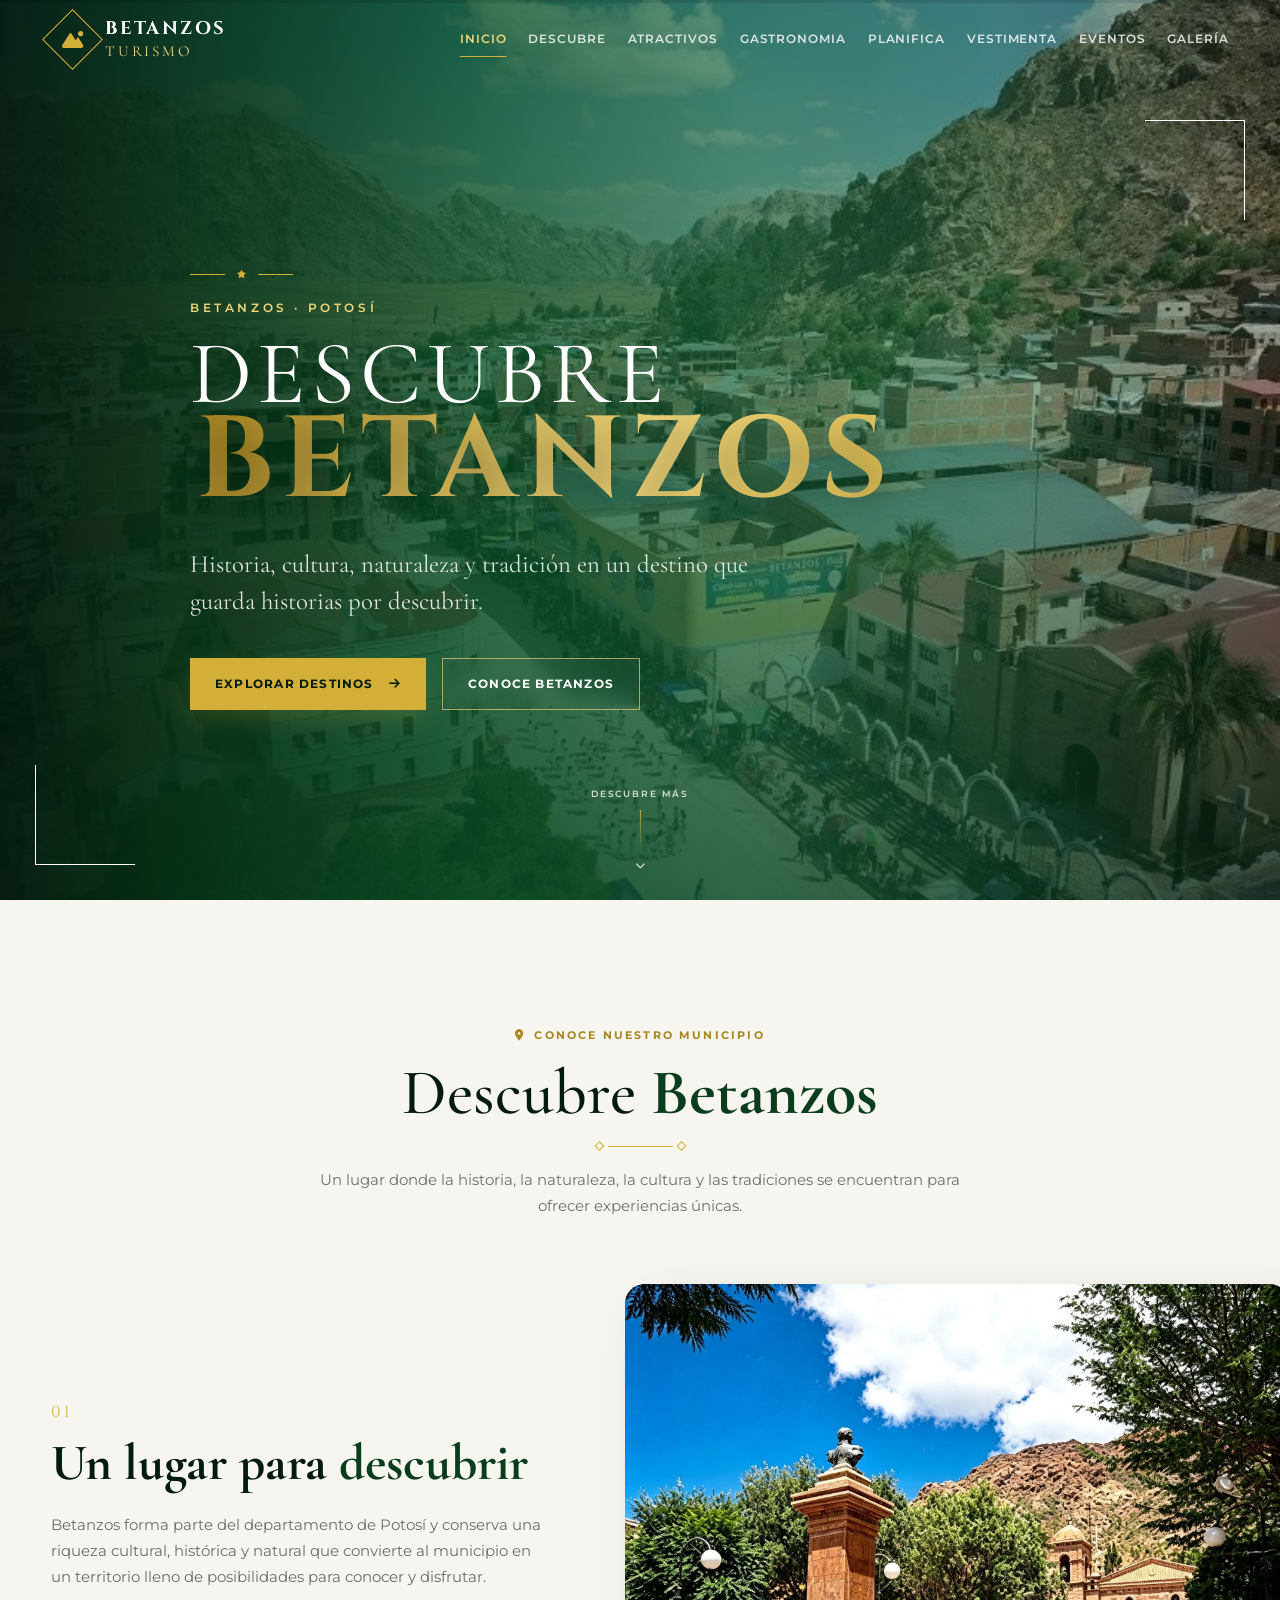
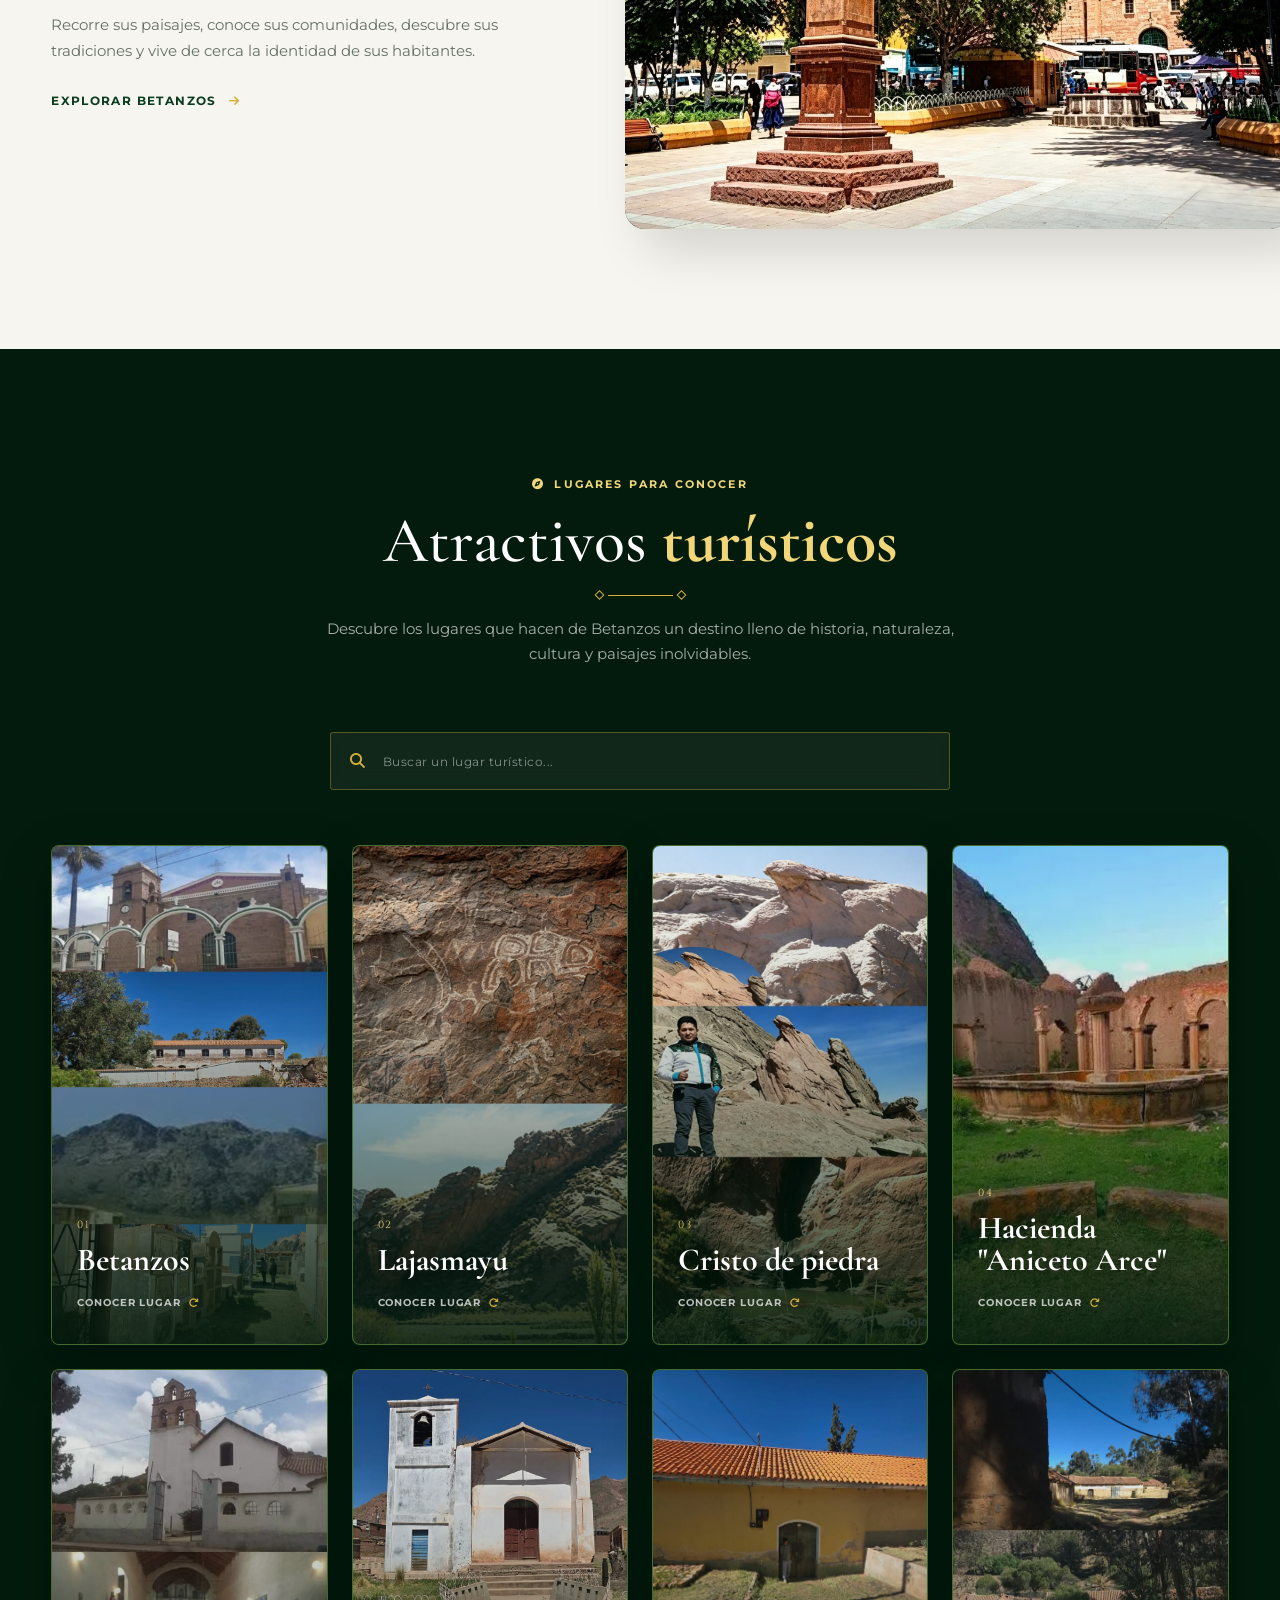
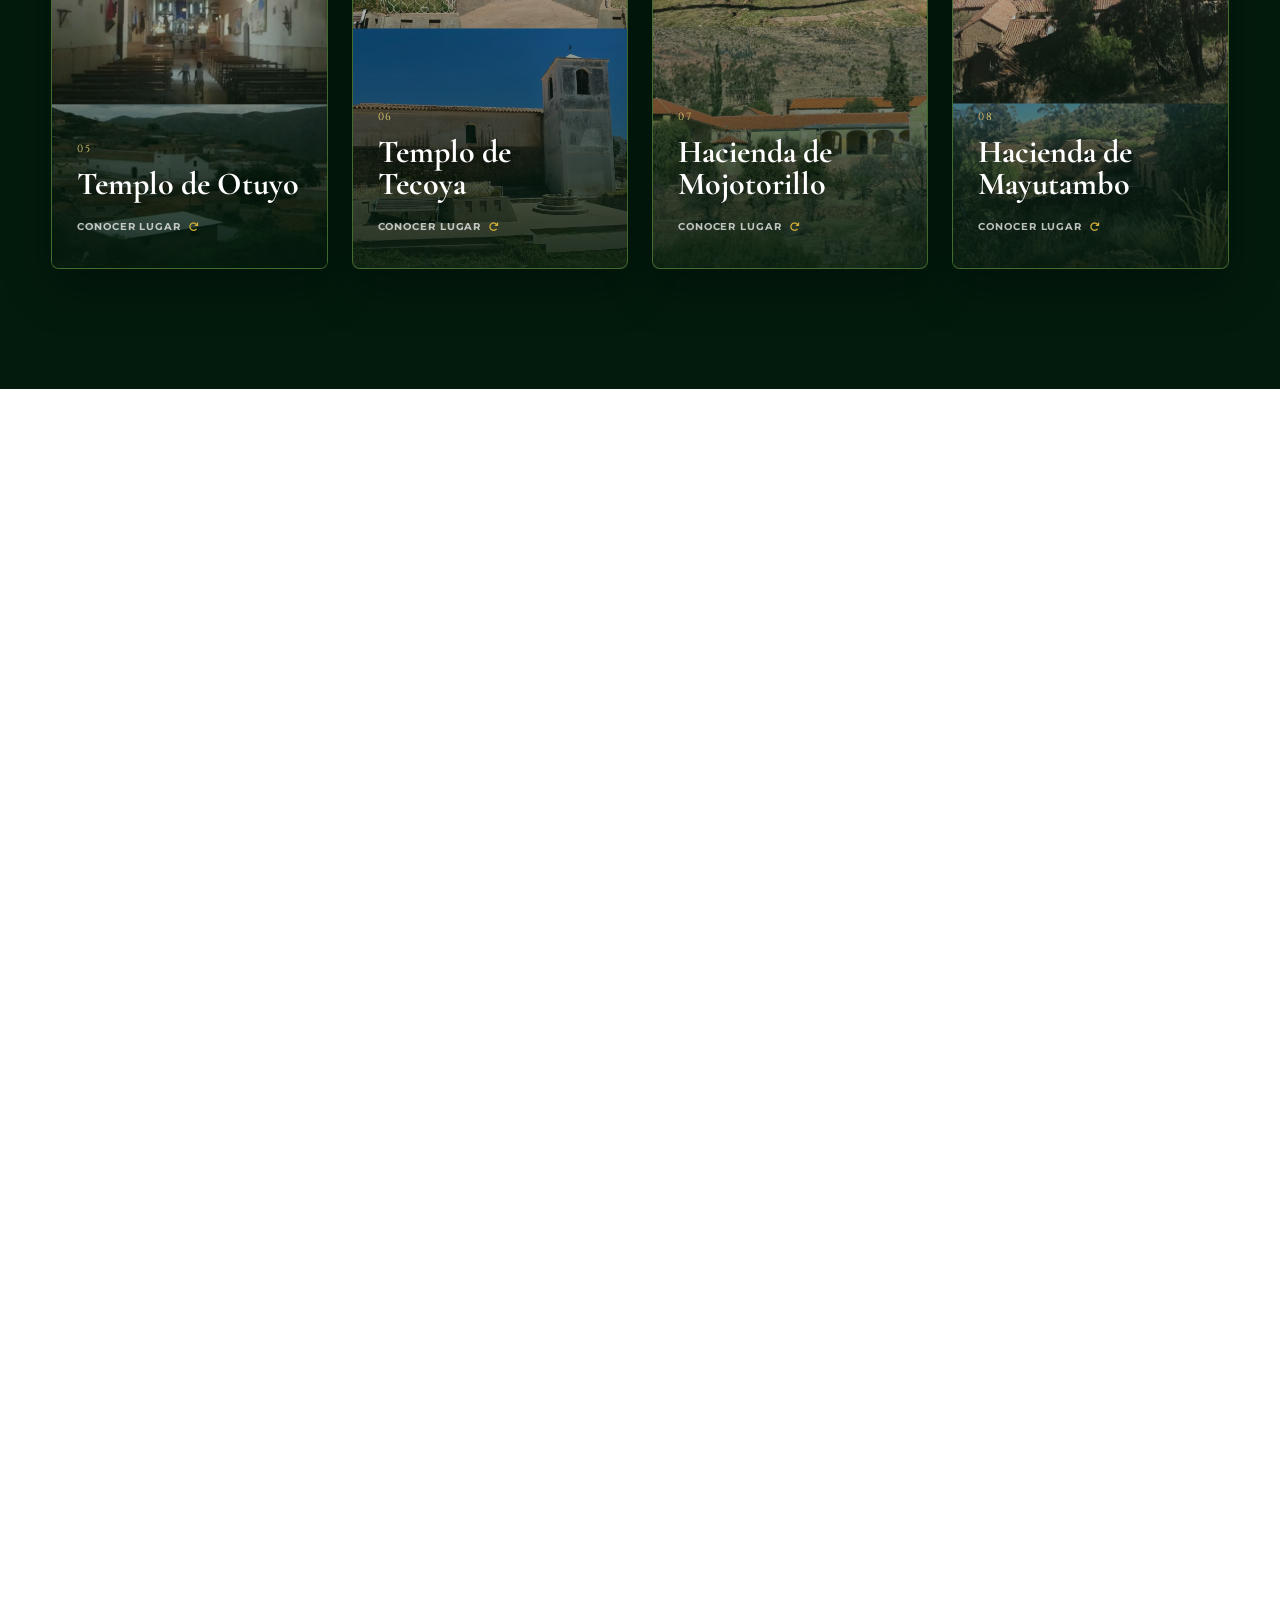
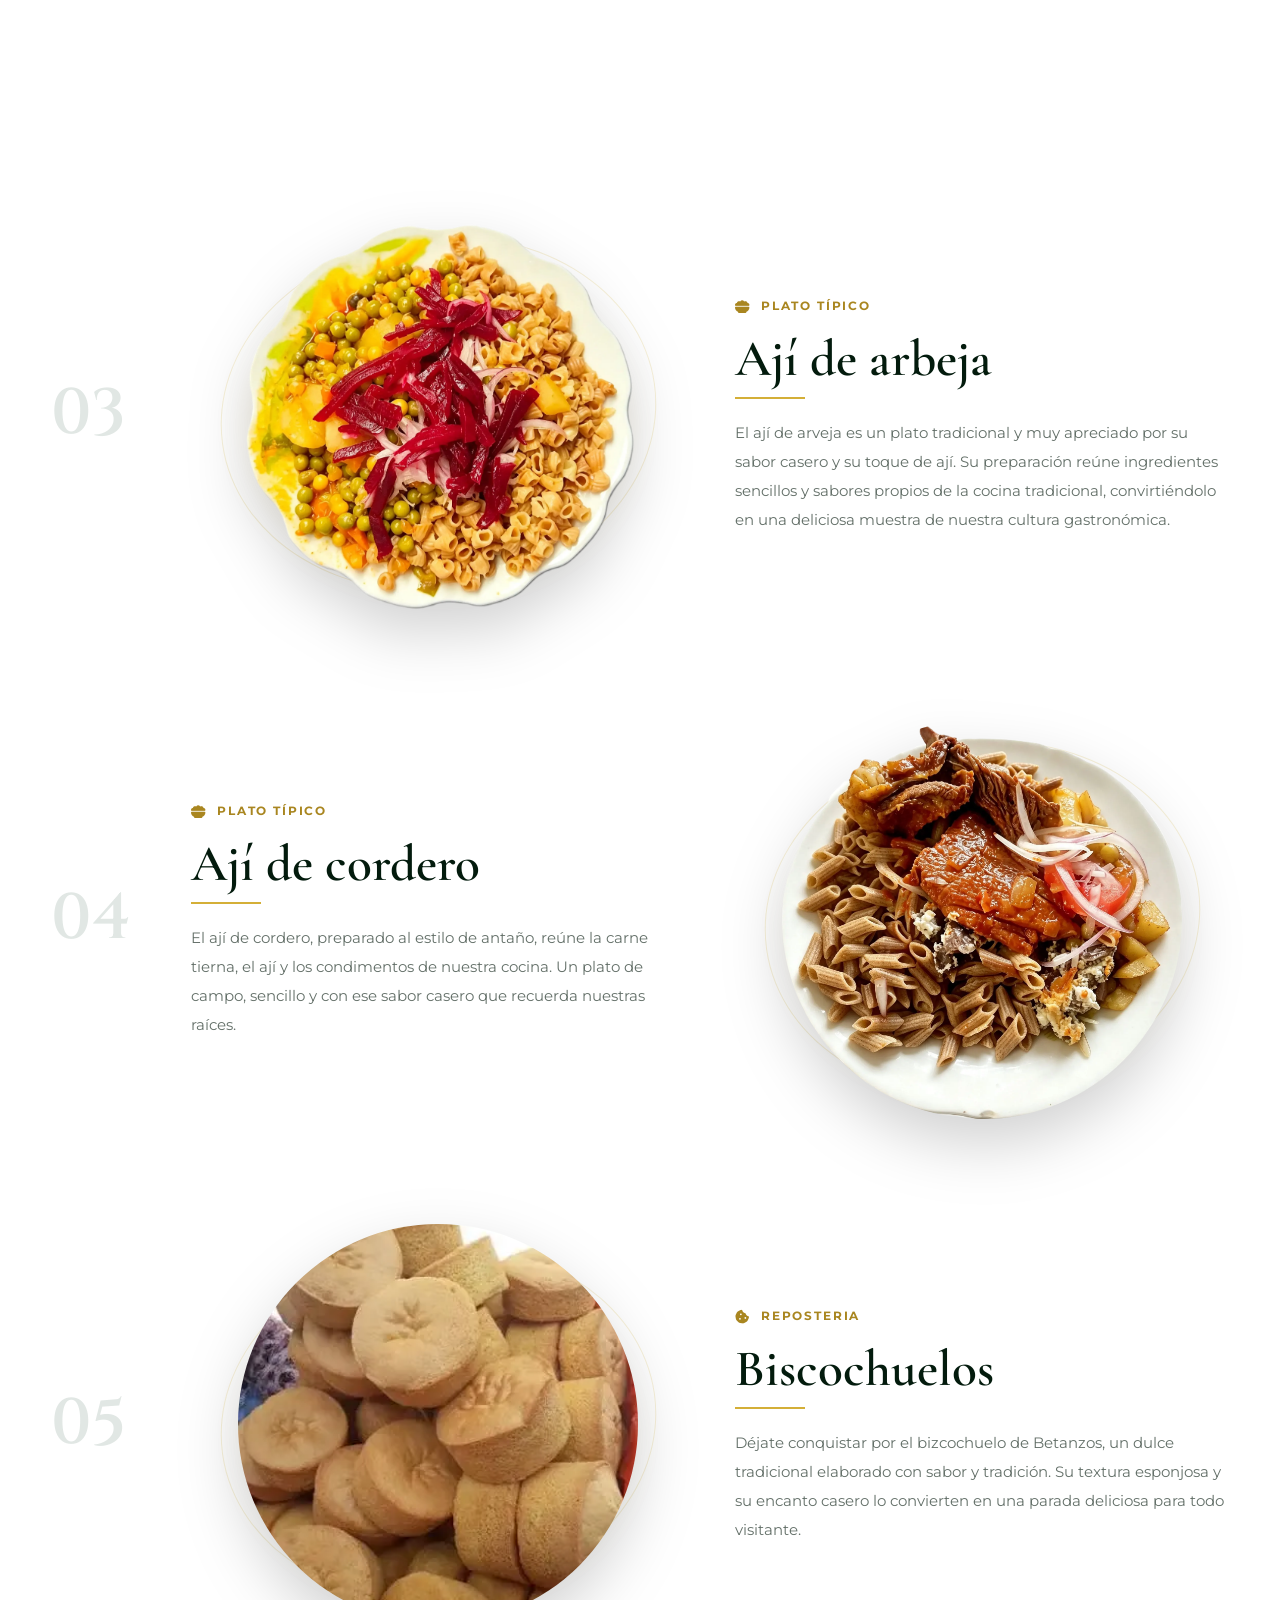
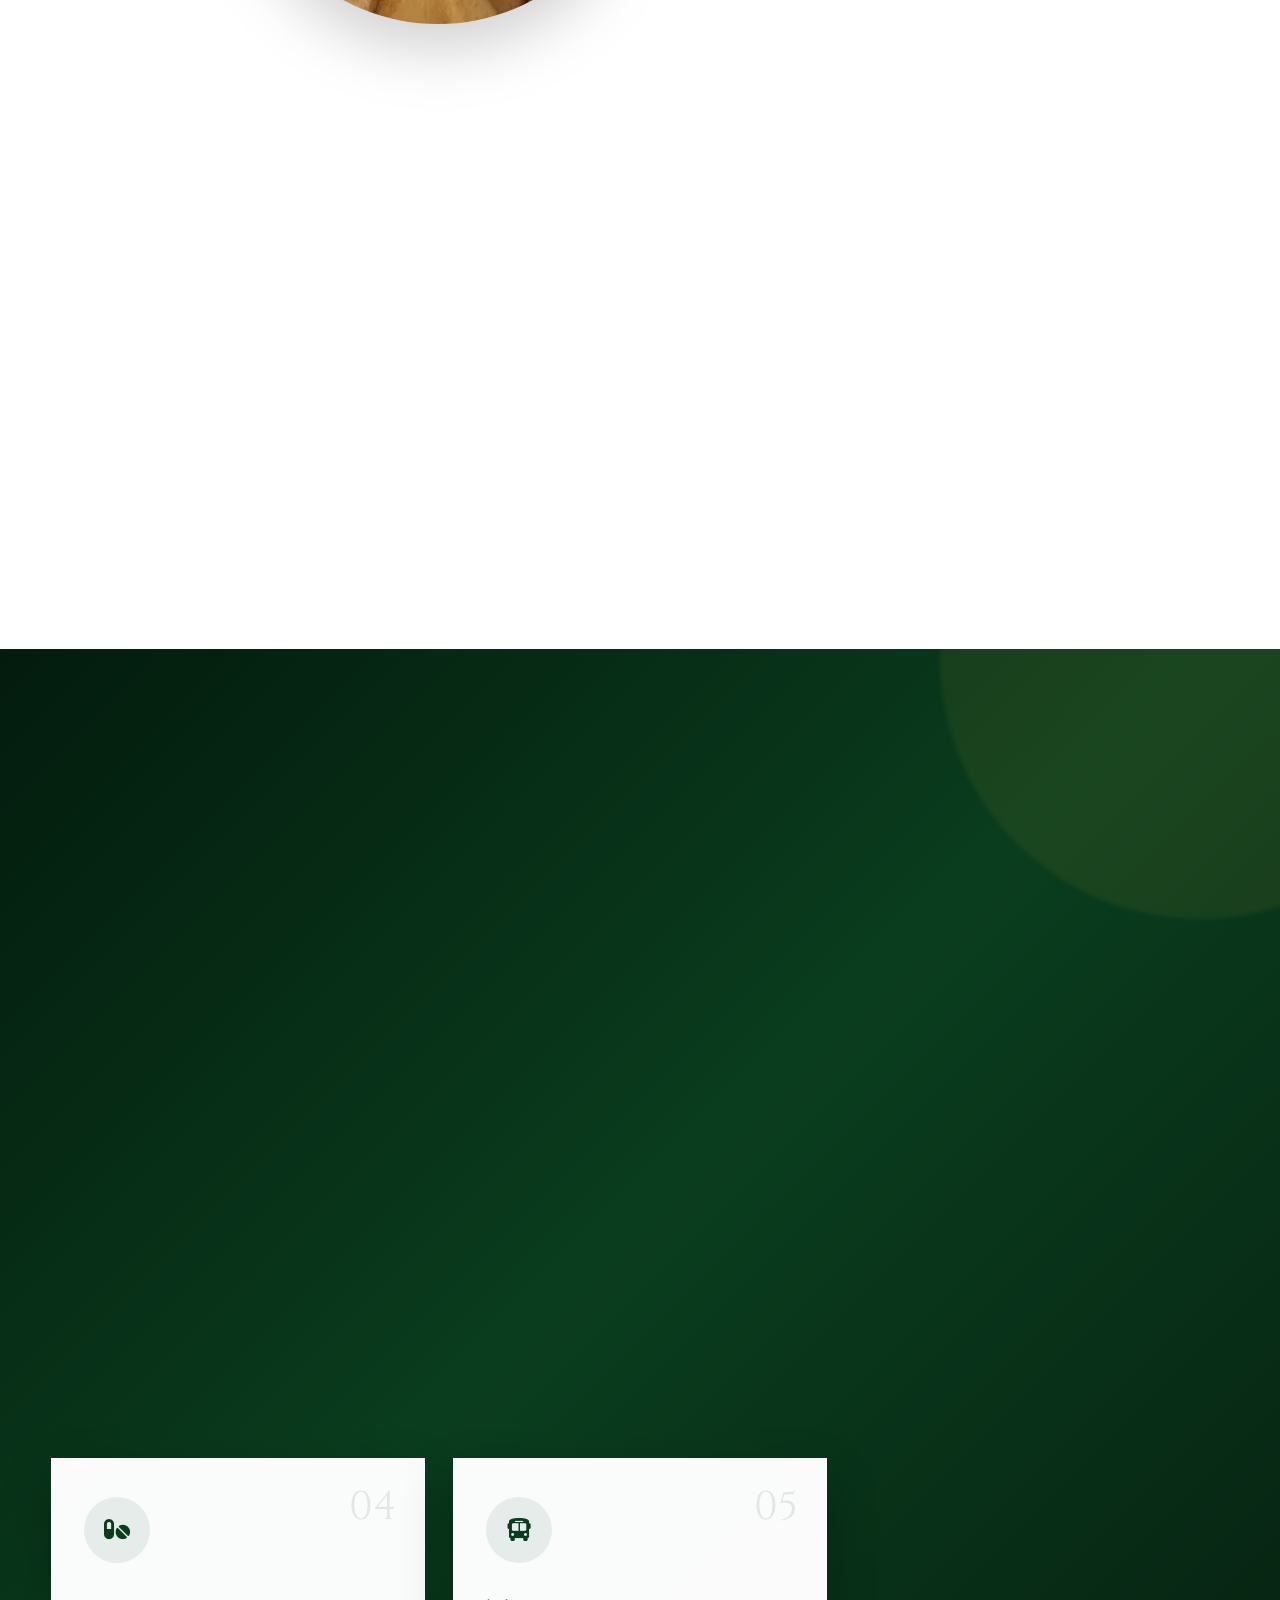
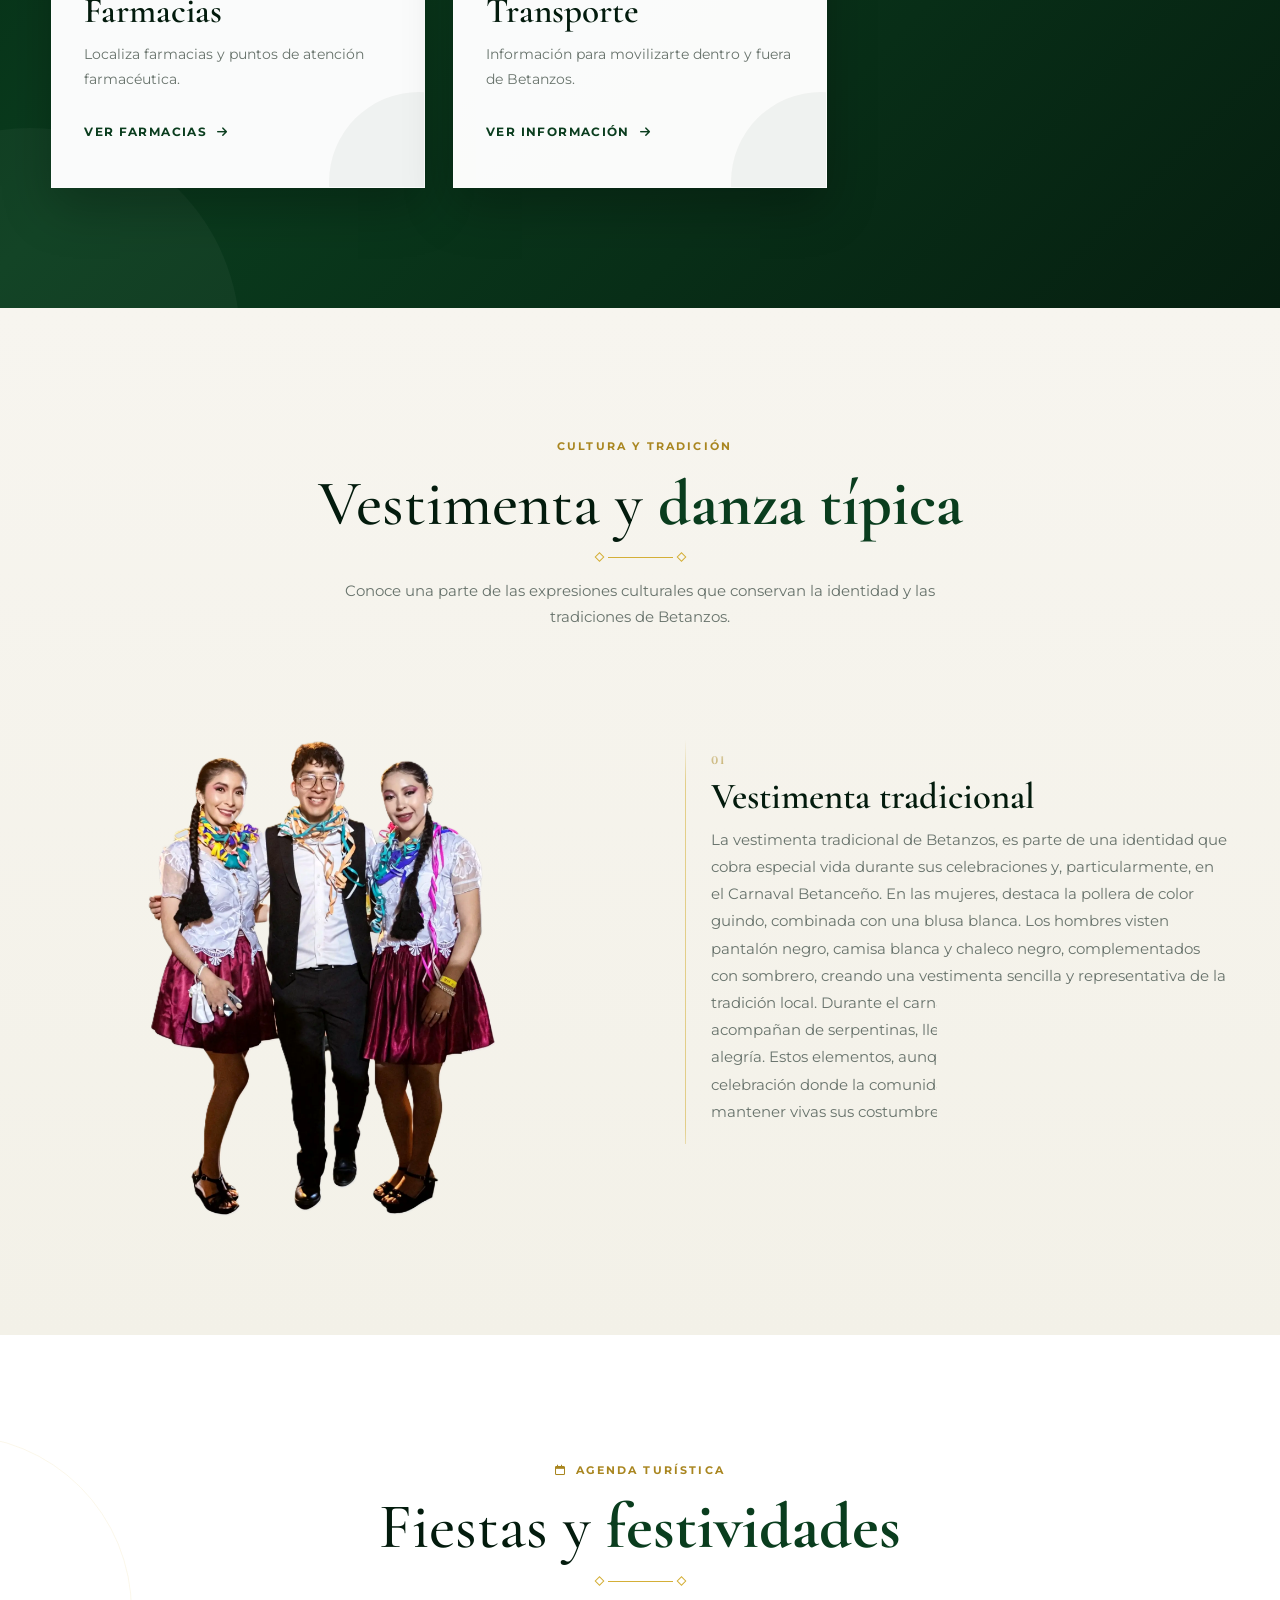
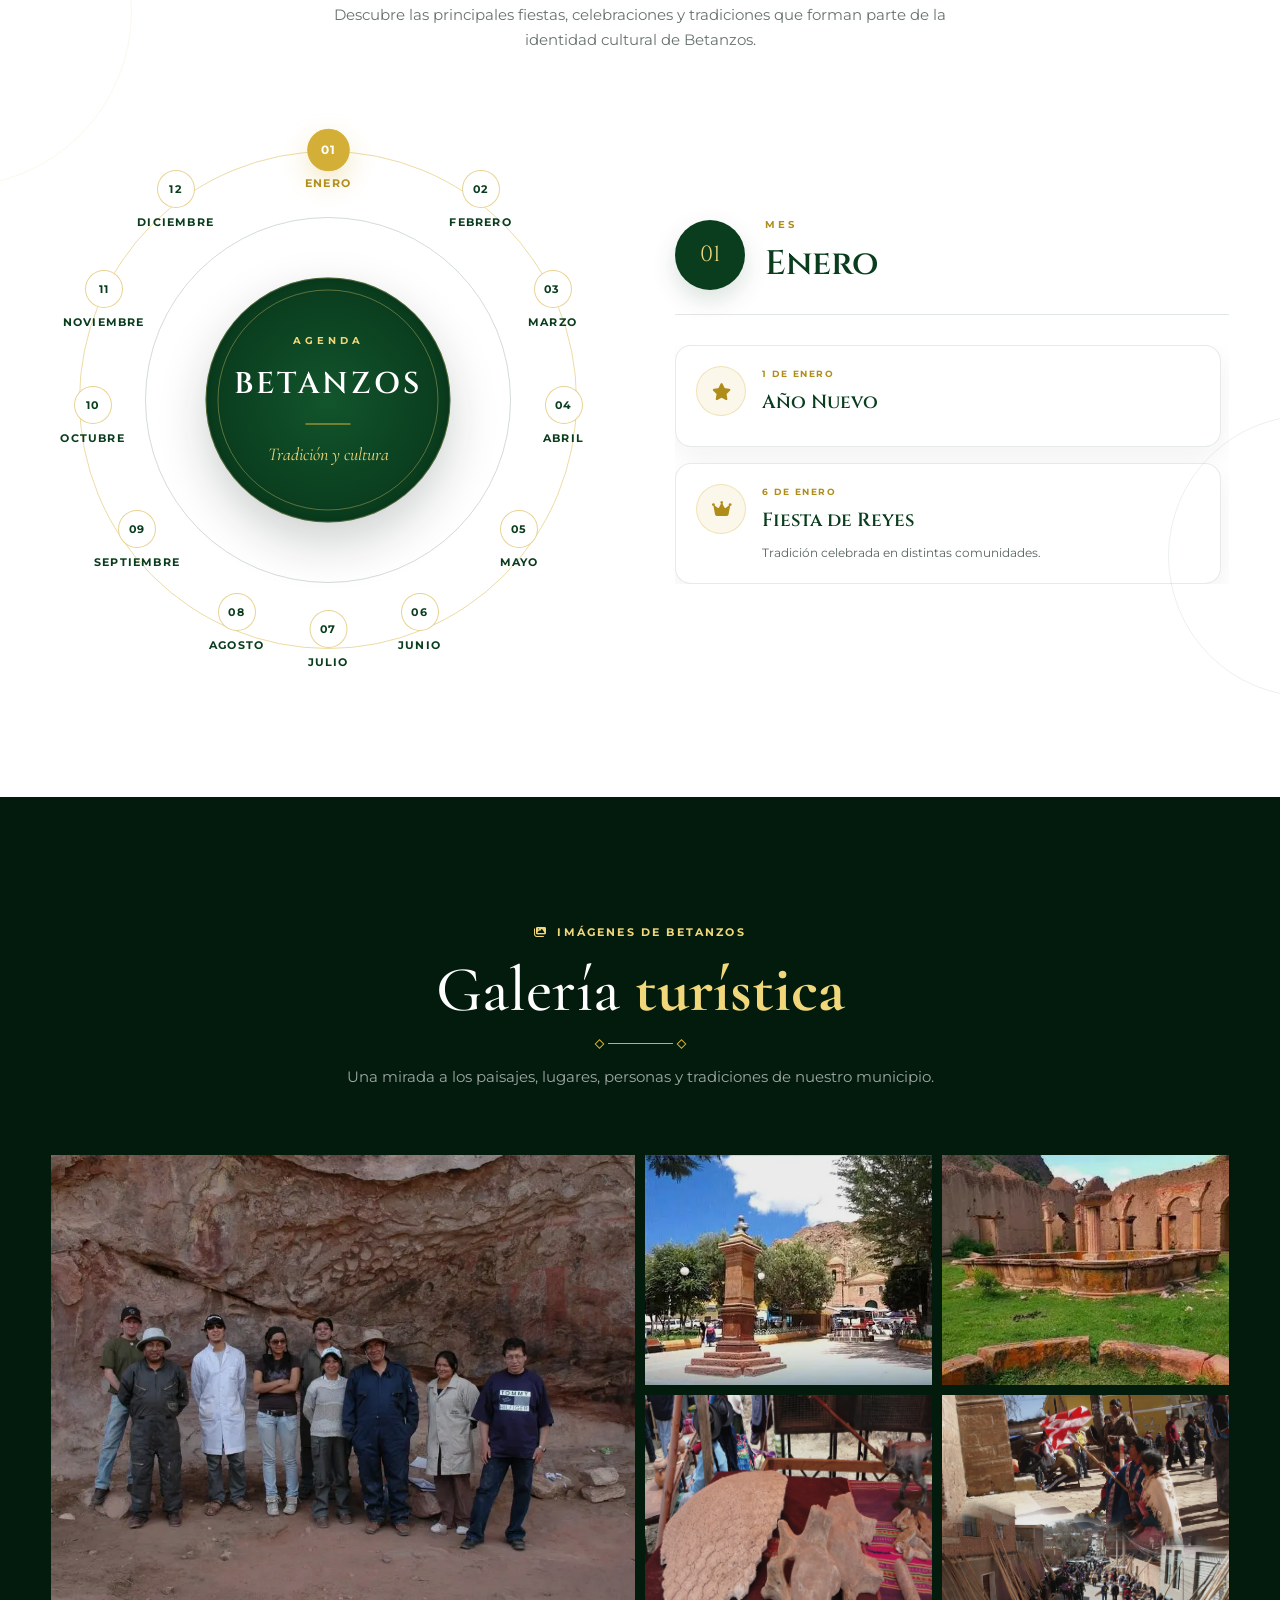
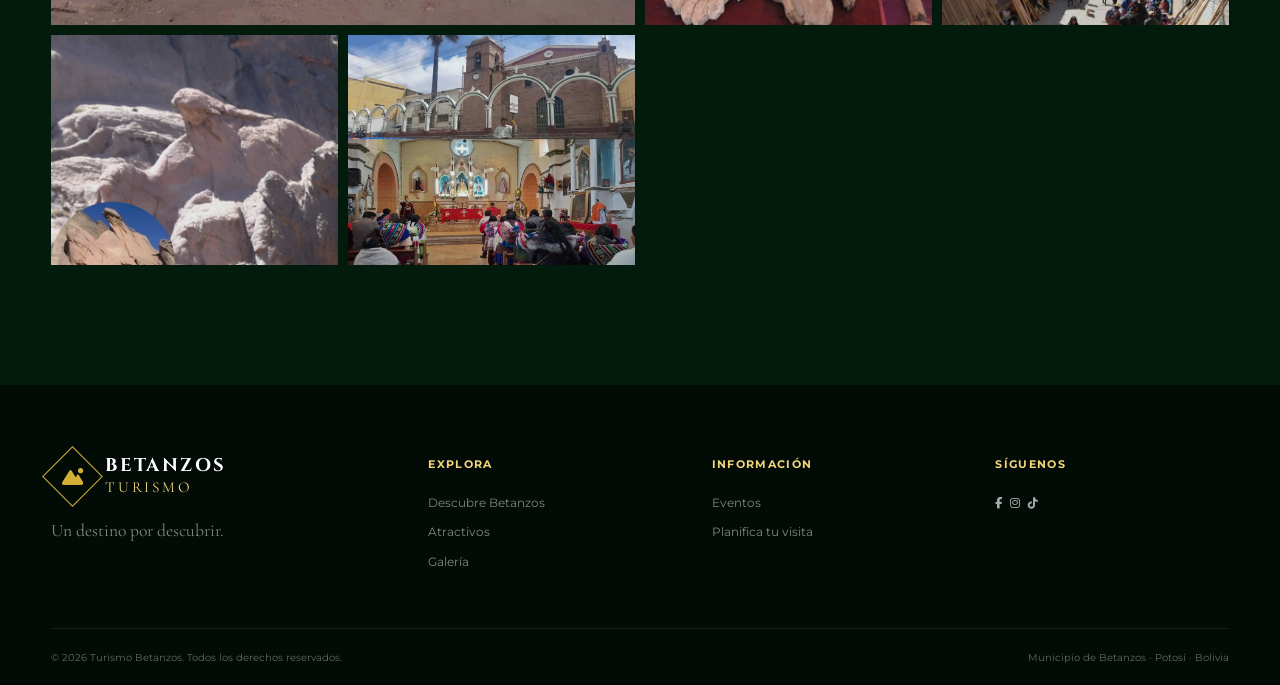
==== commit 82388902: "FECHAS" ====
--- a/index.html
+++ b/index.html
@@ -1667,899 +1667,736 @@
     <section
         id="eventos"
         class="section events-section">
-
         <div class="container">
-
             <div class="section-header reveal">
-
                 <span class="section-label">
                     <i class="fa-regular fa-calendar"></i>
                     AGENDA TURÍSTICA
                 </span>
-
                 <h2 class="section-title">
                     Fiestas y
                     <span>festividades</span>
                 </h2>
-
                 <div class="section-line"></div>
-
                 <p class="section-description">
                     Descubre las principales fiestas, celebraciones
                     y tradiciones que forman parte de la identidad
                     cultural de Betanzos.
                 </p>
-
             </div>
-
             <div class="festividades-wrapper">
-
                 <div class="festividades-wheel">
-
                     <div class="wheel-ring wheel-ring-outer"></div>
                     <div class="wheel-ring wheel-ring-inner"></div>
-
                     <div class="wheel-center">
-
                         <span class="wheel-center-small">
                             AGENDA
                         </span>
-
                         <h3>
                             BETANZOS
                         </h3>
-
                         <span class="wheel-center-line"></span>
-
                         <p>
                             Tradición y cultura
                         </p>
-
-                    </div>
-
+                    </div>
                     <button
                         class="wheel-month active"
                         data-month="enero">
-
                         <span>01</span>
                         ENERO
-
                     </button>
 
                     <button
                         class="wheel-month"
                         data-month="febrero">
-
                         <span>02</span>
                         FEBRERO
-
                     </button>
 
                     <button
                         class="wheel-month"
                         data-month="marzo">
-
                         <span>03</span>
                         MARZO
-
                     </button>
 
                     <button
                         class="wheel-month"
                         data-month="abril">
-
                         <span>04</span>
                         ABRIL
-
                     </button>
 
                     <button
                         class="wheel-month"
                         data-month="mayo">
-
                         <span>05</span>
                         MAYO
-
                     </button>
 
                     <button
                         class="wheel-month"
                         data-month="junio">
-
                         <span>06</span>
                         JUNIO
-
                     </button>
 
                     <button
                         class="wheel-month"
                         data-month="julio">
-
                         <span>07</span>
                         JULIO
-
                     </button>
 
                     <button
                         class="wheel-month"
                         data-month="agosto">
-
                         <span>08</span>
                         AGOSTO
-
                     </button>
 
                     <button
                         class="wheel-month"
                         data-month="septiembre">
-
                         <span>09</span>
                         SEPTIEMBRE
-
                     </button>
 
                     <button
                         class="wheel-month"
                         data-month="octubre">
-
                         <span>10</span>
                         OCTUBRE
-
                     </button>
 
                     <button
                         class="wheel-month"
                         data-month="noviembre">
-
                         <span>11</span>
                         NOVIEMBRE
-
                     </button>
 
                     <button
                         class="wheel-month"
                         data-month="diciembre">
-
                         <span>12</span>
                         DICIEMBRE
-
                     </button>
-
                 </div>
-
                 <div class="month-events-container">
-
                     <div
                         class="month-events active"
                         data-content="enero">
-
                         <div class="month-events-header">
-
                             <span class="month-events-number">
                                 01
                             </span>
-
                             <div>
-
                                 <span class="month-events-label">
                                     MES
                                 </span>
-
                                 <h3>
                                     Enero
                                 </h3>
-
                             </div>
-
-                        </div>
-
+                        </div>
                         <div class="festivity-grid">
-
                             <article class="festivity-card">
-
                                 <div class="festivity-icon">
                                     <i class="fa-solid fa-star"></i>
                                 </div>
-
                                 <div class="festivity-info">
-
                                     <span class="festivity-date">
                                         1 de enero
                                     </span>
-
                                     <h4>
                                         Año Nuevo
                                     </h4>
-
-                                </div>
-
+                                </div>
                             </article>
 
                             <article class="festivity-card">
-
                                 <div class="festivity-icon">
                                     <i class="fa-solid fa-crown"></i>
                                 </div>
-
                                 <div class="festivity-info">
-
                                     <span class="festivity-date">
                                         6 de enero
                                     </span>
-
                                     <h4>
-                                        Reyes
+                                        Fiesta de Reyes
                                     </h4>
-
                                     <p>
                                         Tradición celebrada en distintas
                                         comunidades.
                                     </p>
-
-                                </div>
-
+                                </div>
                             </article>
 
                         </div>
-
-                    </div>
-
+                    </div>
+
+                        <!-- FEBRERO-->
                     <div
                         class="month-events"
                         data-content="febrero">
-
                         <div class="month-events-header">
-
                             <span class="month-events-number">
                                 02
                             </span>
-
                             <div>
-
                                 <span class="month-events-label">
                                     MES
                                 </span>
-
                                 <h3>
                                     Febrero
                                 </h3>
-
                             </div>
-
-                        </div>
-
+                        </div>
                         <div class="festivity-grid">
 
                             <article class="festivity-card">
-
                                 <div class="festivity-icon">
                                     <i class="fa-solid fa-masks-theater"></i>
                                 </div>
-
                                 <div class="festivity-info">
-
                                     <span class="festivity-date">
                                         Fecha móvil
                                     </span>
-
                                     <h4>
                                         Martes de ch'alla
                                     </h4>
-
-                                </div>
-
+                                </div>
                             </article>
 
                             <article class="festivity-card">
-
                                 <div class="festivity-icon">
                                     <i class="fa-solid fa-music"></i>
                                 </div>
-
                                 <div class="festivity-info">
-
                                     <span class="festivity-date">
                                         Fecha móvil
                                     </span>
-
                                     <h4>
-                                        Celebración cultural
+                                        Carnaval
                                     </h4>
-
                                     <p>
-                                        Actividades culturales y
-                                        tradicionales de la comunidad.
+                                        Es fecha movil, debido a que algunos años
+                                        llega en el mes de marzo
                                     </p>
-
-                                </div>
-
+                                </div>
                             </article>
 
                         </div>
-
-                    </div>
-
+                    </div>
+                        <!-- MARZO -->
                     <div
                         class="month-events"
                         data-content="marzo">
-
                         <div class="month-events-header">
-
                             <span class="month-events-number">
                                 03
                             </span>
-
                             <div>
-
                                 <span class="month-events-label">
                                     MES
                                 </span>
-
                                 <h3>
                                     Marzo
                                 </h3>
-
                             </div>
-
-                        </div>
-
+                        </div>
                         <div class="festivity-grid">
 
                             <article class="festivity-card">
-
                                 <div class="festivity-icon">
                                     <i class="fa-solid fa-church"></i>
                                 </div>
-
                                 <div class="festivity-info">
-
                                     <span class="festivity-date">
-                                        Fecha por confirmar
-                                    </span>
-
+                                        Fecha movil
+                                    </span>
                                     <h4>
-                                        Festividad tradicional
+                                        Semana Santa
                                     </h4>
-
                                     <p>
-                                        Información sobre la celebración
-                                        y las actividades del mes.
+                                        Fecha movil, debido a que algunos años llega en abril
                                     </p>
-
-                                </div>
-
+                                </div>
                             </article>
 
                         </div>
-
-                    </div>
-
+                    </div>
+
+                    <!-- ABRIL -->
                     <div
                         class="month-events"
                         data-content="abril">
-
                         <div class="month-events-header">
-
                             <span class="month-events-number">
                                 04
                             </span>
-
                             <div>
-
                                 <span class="month-events-label">
                                     MES
                                 </span>
-
                                 <h3>
                                     Abril
                                 </h3>
-
                             </div>
-
                         </div>
 
                         <div class="festivity-grid">
 
                             <article class="festivity-card">
-
                                 <div class="festivity-icon">
                                     <i class="fa-solid fa-calendar-days"></i>
                                 </div>
-
                                 <div class="festivity-info">
-
                                     <span class="festivity-date">
-                                        Fecha por confirmar
-                                    </span>
-
+                                        Fecha movil
+                                    </span>
                                     <h4>
-                                        Celebración de abril
+                                        Pascua
                                     </h4>
-
                                     <p>
-                                        Información de la festividad
-                                        y actividades programadas.
+                                        
                                     </p>
-
-                                </div>
-
+                                </div>
                             </article>
 
                         </div>
-
-                    </div>
-
+                    </div>
+                        <!-- MAYO -->
                     <div
                         class="month-events"
                         data-content="mayo">
-
                         <div class="month-events-header">
-
                             <span class="month-events-number">
                                 05
                             </span>
-
                             <div>
-
                                 <span class="month-events-label">
                                     MES
                                 </span>
-
                                 <h3>
                                     Mayo
                                 </h3>
-
                             </div>
-
                         </div>
 
                         <div class="festivity-grid">
 
                             <article class="festivity-card">
-
                                 <div class="festivity-icon">
                                     <i class="fa-solid fa-hands-holding-circle"></i>
                                 </div>
-
                                 <div class="festivity-info">
-
                                     <span class="festivity-date">
-                                        Fecha por confirmar
+                                        Fecha movil
                                     </span>
 
                                     <h4>
-                                        Tradición de mayo
+                                        Fiesta Nacional de la papa
                                     </h4>
-
                                     <p>
-                                        Celebración cultural de la
-                                        comunidad.
+                                        
                                     </p>
-
-                                </div>
-
+                                </div>
                             </article>
 
                         </div>
-
-                    </div>
-
+                    </div>
+                        <!-- JUNIO -->
                     <div
                         class="month-events"
                         data-content="junio">
-
                         <div class="month-events-header">
-
                             <span class="month-events-number">
                                 06
                             </span>
-
                             <div>
-
                                 <span class="month-events-label">
                                     MES
                                 </span>
-
                                 <h3>
                                     Junio
                                 </h3>
-
                             </div>
-
                         </div>
 
                         <div class="festivity-grid">
 
                             <article class="festivity-card">
-
                                 <div class="festivity-icon">
                                     <i class="fa-solid fa-sun"></i>
                                 </div>
-
                                 <div class="festivity-info">
 
                                     <span class="festivity-date">
-                                        Fecha por confirmar
-                                    </span>
-
+                                        23 DE JUNIO
+                                    </span>
                                     <h4>
-                                        Festividad de junio
+                                        SAN JUAN
                                     </h4>
-
                                     <p>
                                         Actividad tradicional y cultural
                                         de Betanzos.
                                     </p>
-
-                                </div>
-
+                                </div>
                             </article>
 
                         </div>
-
-                    </div>
-
+                    </div>
+                        <!-- JULIO -->
                     <div
                         class="month-events"
                         data-content="julio">
-
                         <div class="month-events-header">
-
                             <span class="month-events-number">
                                 07
                             </span>
-
                             <div>
-
                                 <span class="month-events-label">
                                     MES
                                 </span>
-
                                 <h3>
                                     Julio
                                 </h3>
-
                             </div>
-
                         </div>
 
                         <div class="festivity-grid">
 
                             <article class="festivity-card">
-
                                 <div class="festivity-icon">
                                     <i class="fa-solid fa-flag"></i>
                                 </div>
-
                                 <div class="festivity-info">
-
                                     <span class="festivity-date">
-                                        Fecha por confirmar
-                                    </span>
-
+                                        25 DE JULIO
+                                    </span>
                                     <h4>
-                                        Celebración de julio
+                                        FIESTA DE SANTIAGO
                                     </h4>
-
                                     <p>
-                                        Tradición y actividades
-                                        culturales.
+                                        
                                     </p>
-
-                                </div>
-
+                                </div>
                             </article>
 
                         </div>
-
-                    </div>
-
+                    </div>
+                        <!-- AGOSTO -->
                     <div
                         class="month-events"
                         data-content="agosto">
-
                         <div class="month-events-header">
-
                             <span class="month-events-number">
                                 08
                             </span>
-
                             <div>
-
                                 <span class="month-events-label">
                                     MES
                                 </span>
-
                                 <h3>
                                     Agosto
                                 </h3>
-
                             </div>
-
                         </div>
 
                         <div class="festivity-grid">
 
                             <article class="festivity-card">
-
                                 <div class="festivity-icon">
                                     <i class="fa-solid fa-mountain-sun"></i>
                                 </div>
-
                                 <div class="festivity-info">
 
                                     <span class="festivity-date">
-                                        Fecha por confirmar
+                                        6 DE AGOSTO
                                     </span>
 
                                     <h4>
-                                        Festividad de agosto
+                                        ANIVERSARIO DE BOLIVIA
                                     </h4>
-
                                     <p>
-                                        Celebración tradicional de
-                                        Betanzos.
+                                        Fiestas Patrias
                                     </p>
-
-                                </div>
-
+                                </div>
                             </article>
 
-                        </div>
-
-                    </div>
-
+                            <article class="festivity-card">
+                                <div class="festivity-icon">
+                                    <i class="fa-solid fa-mountain-sun"></i>
+                                </div>
+                                <div class="festivity-info">
+                                    <span class="festivity-date">
+                                        24 DE AGOSTO
+                                    </span>
+                                    <h4>
+                                        FIESTA PATRONAL "SAN BARTOLOME"
+                                    </h4>
+                                    <p>
+                                        Fiesta tradicional del pueblo de Betanzos
+                                    </p>
+                                </div>
+                            </article>
+
+                            <article class="festivity-card">
+                                <div class="festivity-icon">
+                                    <i class="fa-solid fa-mountain-sun"></i>
+                                </div>
+                                <div class="festivity-info">
+                                    <span class="festivity-date">
+                                        Del 23 al 25 DE AGOSTO
+                                    </span>
+                                    <h4>
+                                        K'aspi Fiesta
+                                    </h4>
+                                    <p>
+                                        Fiesta tradicional del pueblo de Betanzos
+                                    </p>
+                                </div>
+                            </article>
+
+                        </div>
+                    </div>
+                        <!-- SEPTIEMBRE -->
                     <div
                         class="month-events"
                         data-content="septiembre">
-
                         <div class="month-events-header">
-
                             <span class="month-events-number">
                                 09
                             </span>
-
                             <div>
-
                                 <span class="month-events-label">
                                     MES
                                 </span>
-
                                 <h3>
                                     Septiembre
                                 </h3>
-
                             </div>
-
                         </div>
 
                         <div class="festivity-grid">
 
                             <article class="festivity-card">
-
                                 <div class="festivity-icon">
                                     <i class="fa-solid fa-leaf"></i>
                                 </div>
-
                                 <div class="festivity-info">
-
                                     <span class="festivity-date">
-                                        Fecha por confirmar
-                                    </span>
-
+                                        8 DE SEPTIEMBRE
+                                    </span>
                                     <h4>
-                                        Celebración de septiembre
+                                        FIESTA VIRGEN DE GUADALUPE
                                     </h4>
-
                                     <p>
-                                        Tradición, cultura y
-                                        participación comunitaria.
+                                        Fiesta principalmente en la comunidad de Millares
                                     </p>
-
-                                </div>
-
+                                </div>
                             </article>
 
-                        </div>
-
-                    </div>
-
+                            <article class="festivity-card">
+                                <div class="festivity-icon">
+                                    <i class="fa-solid fa-leaf"></i>
+                                </div>
+                                <div class="festivity-info">
+                                    <span class="festivity-date">
+                                        29 DE SEPTIEMBRE
+                                    </span>
+                                    <h4>
+                                        FIESTA DE SAN MIGUEL
+                                    </h4>
+                                    <p>
+                                        Fiesta principalmente en la comunidad de Tuero Saavedra
+                                    </p>
+                                </div>
+                            </article>
+
+                        </div>
+                    </div>
+
+                        <!-- OCTUBRE -->
                     <div
                         class="month-events"
                         data-content="octubre">
-
                         <div class="month-events-header">
-
                             <span class="month-events-number">
                                 10
                             </span>
-
                             <div>
-
                                 <span class="month-events-label">
                                     MES
                                 </span>
-
                                 <h3>
                                     Octubre
                                 </h3>
-
                             </div>
-
                         </div>
 
                         <div class="festivity-grid">
 
                             <article class="festivity-card">
-
                                 <div class="festivity-icon">
                                     <i class="fa-solid fa-feather-pointed"></i>
                                 </div>
-
                                 <div class="festivity-info">
-
                                     <span class="festivity-date">
-                                        Fecha por confirmar
-                                    </span>
-
+                                        FECHA MOVIL
+                                    </span>
                                     <h4>
-                                        Festividad de octubre
+                                        FIESTA DE ROSARIO
                                     </h4>
-
                                     <p>
-                                        Actividades culturales y
-                                        tradicionales.
+                                        Fiesta principalmente del pueblo de Betanzos
                                     </p>
-
-                                </div>
-
+                                </div>
                             </article>
 
-                        </div>
-
-                    </div>
-
+                            <article class="festivity-card">
+                                <div class="festivity-icon">
+                                    <i class="fa-solid fa-feather-pointed"></i>
+                                </div>
+                                <div class="festivity-info">
+                                    <span class="festivity-date">
+                                        FECHA MOVIL
+                                    </span>
+                                    <h4>
+                                        CHAUPI ROSARIO
+                                    </h4>
+                                    <p>
+                                        Fiesta principalmente del pueblo de Betanzos
+                                        he inicio de Alasitas 
+                                    </p>
+                                </div>
+                            </article>
+
+                        </div>
+                    </div>
+                        <!-- NOVIEMBRE -->
                     <div
                         class="month-events"
                         data-content="noviembre">
-
                         <div class="month-events-header">
-
                             <span class="month-events-number">
                                 11
                             </span>
-
                             <div>
-
                                 <span class="month-events-label">
                                     MES
                                 </span>
-
                                 <h3>
                                     Noviembre
                                 </h3>
-
                             </div>
-
                         </div>
 
                         <div class="festivity-grid">
 
                             <article class="festivity-card">
-
                                 <div class="festivity-icon">
                                     <i class="fa-solid fa-seedling"></i>
                                 </div>
-
                                 <div class="festivity-info">
-
                                     <span class="festivity-date">
-                                        Fecha por confirmar
-                                    </span>
-
+                                        1 DE NOVIEMBRE
+                                    </span>
                                     <h4>
-                                        Tradición de noviembre
+                                        TODOS SANTOS
                                     </h4>
-
                                     <p>
-                                        Celebración cultural de
+                                        Celebración en todo 
                                         Betanzos.
                                     </p>
-
-                                </div>
-
+                                </div>
                             </article>
 
-                        </div>
-
-                    </div>
-
+                            <article class="festivity-card">
+                                <div class="festivity-icon">
+                                    <i class="fa-solid fa-seedling"></i>
+                                </div>
+                                <div class="festivity-info">
+                                    <span class="festivity-date">
+                                        6 DE NOVIEMBRE
+                                    </span>
+                                    <h4>
+                                        ANIVERSARIO DEL MUNICIPIO DE BETANZOS
+                                    </h4>
+                                    <p>
+                                        Celebración en todo 
+                                        Betanzos.
+                                    </p>
+                                </div>
+                            </article>
+
+                        </div>
+                    </div>
+
+                        <!-- DICIEMBRE -->
                     <div
                         class="month-events"
                         data-content="diciembre">
-
                         <div class="month-events-header">
-
                             <span class="month-events-number">
                                 12
                             </span>
-
                             <div>
-
                                 <span class="month-events-label">
                                     MES
                                 </span>
-
                                 <h3>
                                     Diciembre
                                 </h3>
-
                             </div>
-
                         </div>
 
                         <div class="festivity-grid">
 
                             <article class="festivity-card">
-
                                 <div class="festivity-icon">
                                     <i class="fa-solid fa-gift"></i>
                                 </div>
-
                                 <div class="festivity-info">
-
                                     <span class="festivity-date">
                                         25 de diciembre
                                     </span>
-
                                     <h4>
                                         Navidad
                                     </h4>
-
                                     <p>
                                         Celebración tradicional y
                                         familiar de fin de año.
                                     </p>
-
-                                </div>
-
+                                </div>
                             </article>
 
                             <article class="festivity-card">
-
                                 <div class="festivity-icon">
                                     <i class="fa-solid fa-star"></i>
                                 </div>
-
                                 <div class="festivity-info">
-
                                     <span class="festivity-date">
                                         31 de diciembre
                                     </span>
-
                                     <h4>
                                         Fin de Año
                                     </h4>
-
                                     <p>
                                         Celebraciones para despedir
                                         el año.
                                     </p>
-
-                                </div>
-
+                                </div>
                             </article>
 
                         </div>
-
-                    </div>
-
+                    </div>
                 </div>
-
             </div>
-
         </div>
-
     </section>
 
     <!-- =====================================================
@@ -2690,183 +2527,183 @@
 <!-- =========================================================
      FOOTER
 ========================================================== -->
-<footer class="footer">
-
-    <div class="container">
-
-        <div class="footer-top">
-
-            <div class="footer-brand">
-
-                <a
-                    href="#inicio"
-                    class="logo"
-                    aria-label="Turismo Betanzos - Inicio">
-
-                    <div class="logo-symbol">
-                        <i class="fa-solid fa-mountain-sun"></i>
-                    </div>
-
-                    <div class="logo-text">
-
-                        <span class="logo-main">
-                            BETANZOS
-                        </span>
-
-                        <span class="logo-sub">
-                            Turismo
-                        </span>
-
-                    </div>
-
-                </a>
+    <footer class="footer">
+
+        <div class="container">
+
+            <div class="footer-top">
+
+                <div class="footer-brand">
+
+                    <a
+                        href="#inicio"
+                        class="logo"
+                        aria-label="Turismo Betanzos - Inicio">
+
+                        <div class="logo-symbol">
+                            <i class="fa-solid fa-mountain-sun"></i>
+                        </div>
+
+                        <div class="logo-text">
+
+                            <span class="logo-main">
+                                BETANZOS
+                            </span>
+
+                            <span class="logo-sub">
+                                Turismo
+                            </span>
+
+                        </div>
+
+                    </a>
+
+                    <p>
+                        Un destino por descubrir.
+                    </p>
+
+                </div>
+
+                <div class="footer-links">
+
+                    <h3>
+                        Explora
+                    </h3>
+
+                    <a href="#descubre">
+                        Descubre Betanzos
+                    </a>
+
+                    <a href="#atractivos">
+                        Atractivos
+                    </a>
+
+                    <a href="#galeria">
+                        Galería
+                    </a>
+
+                </div>
+
+                <div class="footer-links">
+
+                    <h3>
+                        Información
+                    </h3>
+
+                    <a href="#eventos">
+                        Eventos
+                    </a>
+
+                    <a href="#planifica">
+                        Planifica tu visita
+                    </a>
+
+                </div>
+
+                <div class="footer-links">
+
+                    <h3>
+                        Síguenos
+                    </h3>
+
+                    <div class="footer-social">
+
+                        <a
+                            href="#"
+                            aria-label="Facebook">
+
+                            <i class="fa-brands fa-facebook-f"></i>
+
+                        </a>
+
+                        <a
+                            href="#"
+                            aria-label="Instagram">
+
+                            <i class="fa-brands fa-instagram"></i>
+
+                        </a>
+
+                        <a
+                            href="#"
+                            aria-label="TikTok">
+
+                            <i class="fa-brands fa-tiktok"></i>
+
+                        </a>
+
+                    </div>
+
+                </div>
+
+            </div>
+
+            <div class="footer-bottom">
 
                 <p>
-                    Un destino por descubrir.
+
+                    ©
+
+                    <span id="currentYear"></span>
+
+                    Turismo Betanzos.
+                    Todos los derechos reservados.
+
                 </p>
 
+                <p>
+                    Municipio de Betanzos · Potosí · Bolivia
+                </p>
+
             </div>
 
-            <div class="footer-links">
-
-                <h3>
-                    Explora
-                </h3>
-
-                <a href="#descubre">
-                    Descubre Betanzos
-                </a>
-
-                <a href="#atractivos">
-                    Atractivos
-                </a>
-
-                <a href="#galeria">
-                    Galería
-                </a>
-
-            </div>
-
-            <div class="footer-links">
-
-                <h3>
-                    Información
-                </h3>
-
-                <a href="#eventos">
-                    Eventos
-                </a>
-
-                <a href="#planifica">
-                    Planifica tu visita
-                </a>
-
-            </div>
-
-            <div class="footer-links">
-
-                <h3>
-                    Síguenos
-                </h3>
-
-                <div class="footer-social">
-
-                    <a
-                        href="#"
-                        aria-label="Facebook">
-
-                        <i class="fa-brands fa-facebook-f"></i>
-
-                    </a>
-
-                    <a
-                        href="#"
-                        aria-label="Instagram">
-
-                        <i class="fa-brands fa-instagram"></i>
-
-                    </a>
-
-                    <a
-                        href="#"
-                        aria-label="TikTok">
-
-                        <i class="fa-brands fa-tiktok"></i>
-
-                    </a>
-
-                </div>
-
-            </div>
-
         </div>
 
-        <div class="footer-bottom">
-
-            <p>
-
-                ©
-
-                <span id="currentYear"></span>
-
-                Turismo Betanzos.
-                Todos los derechos reservados.
-
-            </p>
-
-            <p>
-                Municipio de Betanzos · Potosí · Bolivia
-            </p>
-
-        </div>
-
-    </div>
-
-</footer>
+    </footer>
 
 <!-- =========================================================
      BOTÓN VOLVER ARRIBA
 ========================================================== -->
-<button
-    id="backToTop"
-    class="back-to-top"
-    type="button"
-    aria-label="Volver arriba">
-
-    <i class="fa-solid fa-arrow-up"></i>
-
-</button>
+    <button
+        id="backToTop"
+        class="back-to-top"
+        type="button"
+        aria-label="Volver arriba">
+
+        <i class="fa-solid fa-arrow-up"></i>
+
+    </button>
 
 <!-- =========================================================
      LIGHTBOX
 ========================================================== -->
-<div
-    id="lightbox"
-    class="lightbox"
-    aria-hidden="true">
-
-    <button
-        class="lightbox-close"
-        id="lightboxClose"
-        type="button"
-        aria-label="Cerrar">
-
-        <i class="fa-solid fa-xmark"></i>
-
-    </button>
-
-    <div class="lightbox-content">
-
-        <div class="lightbox-image"></div>
+    <div
+        id="lightbox"
+        class="lightbox"
+        aria-hidden="true">
+
+        <button
+            class="lightbox-close"
+            id="lightboxClose"
+            type="button"
+            aria-label="Cerrar">
+
+            <i class="fa-solid fa-xmark"></i>
+
+        </button>
+
+        <div class="lightbox-content">
+
+            <div class="lightbox-image"></div>
+
+        </div>
 
     </div>
-
-</div>
 
 <!-- =========================================================
      JAVASCRIPT
 ========================================================== -->
-<script src="script.js"></script>
+    <script src="script.js"></script>
 
 
 </body>
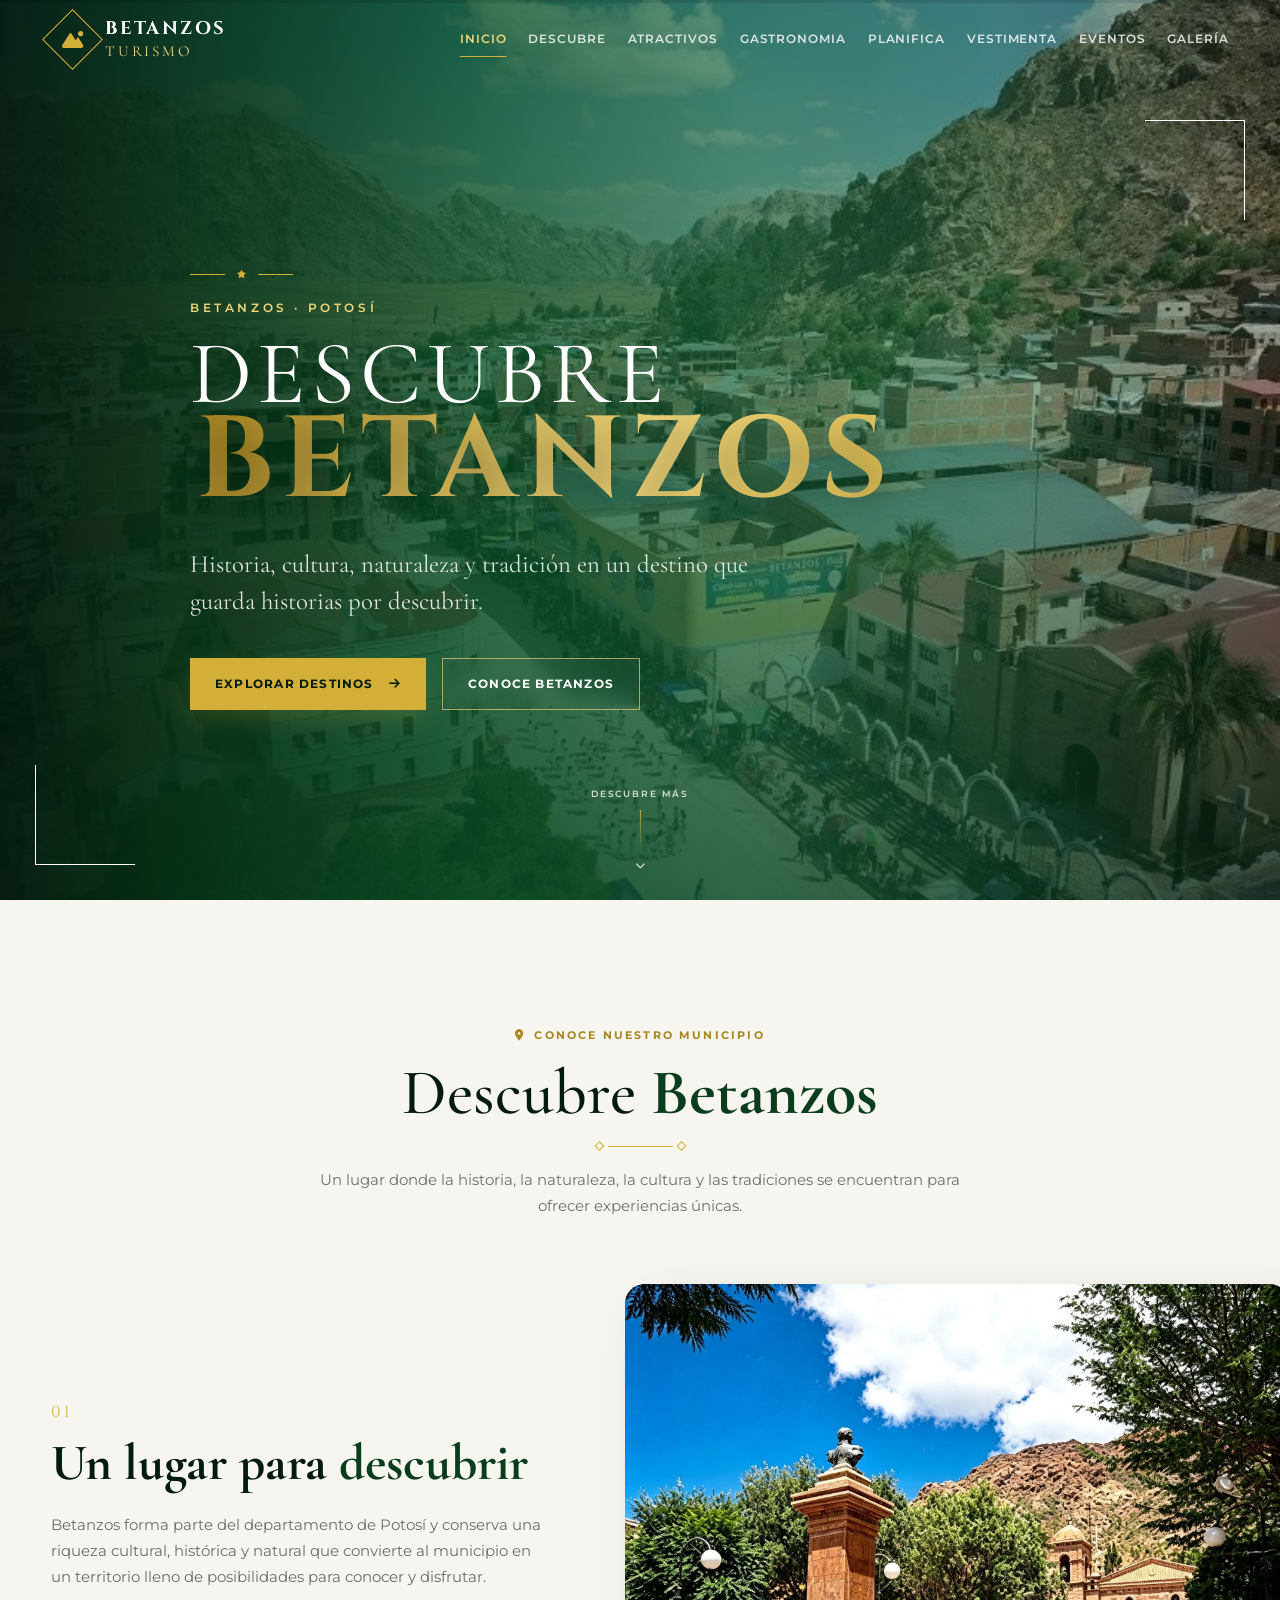
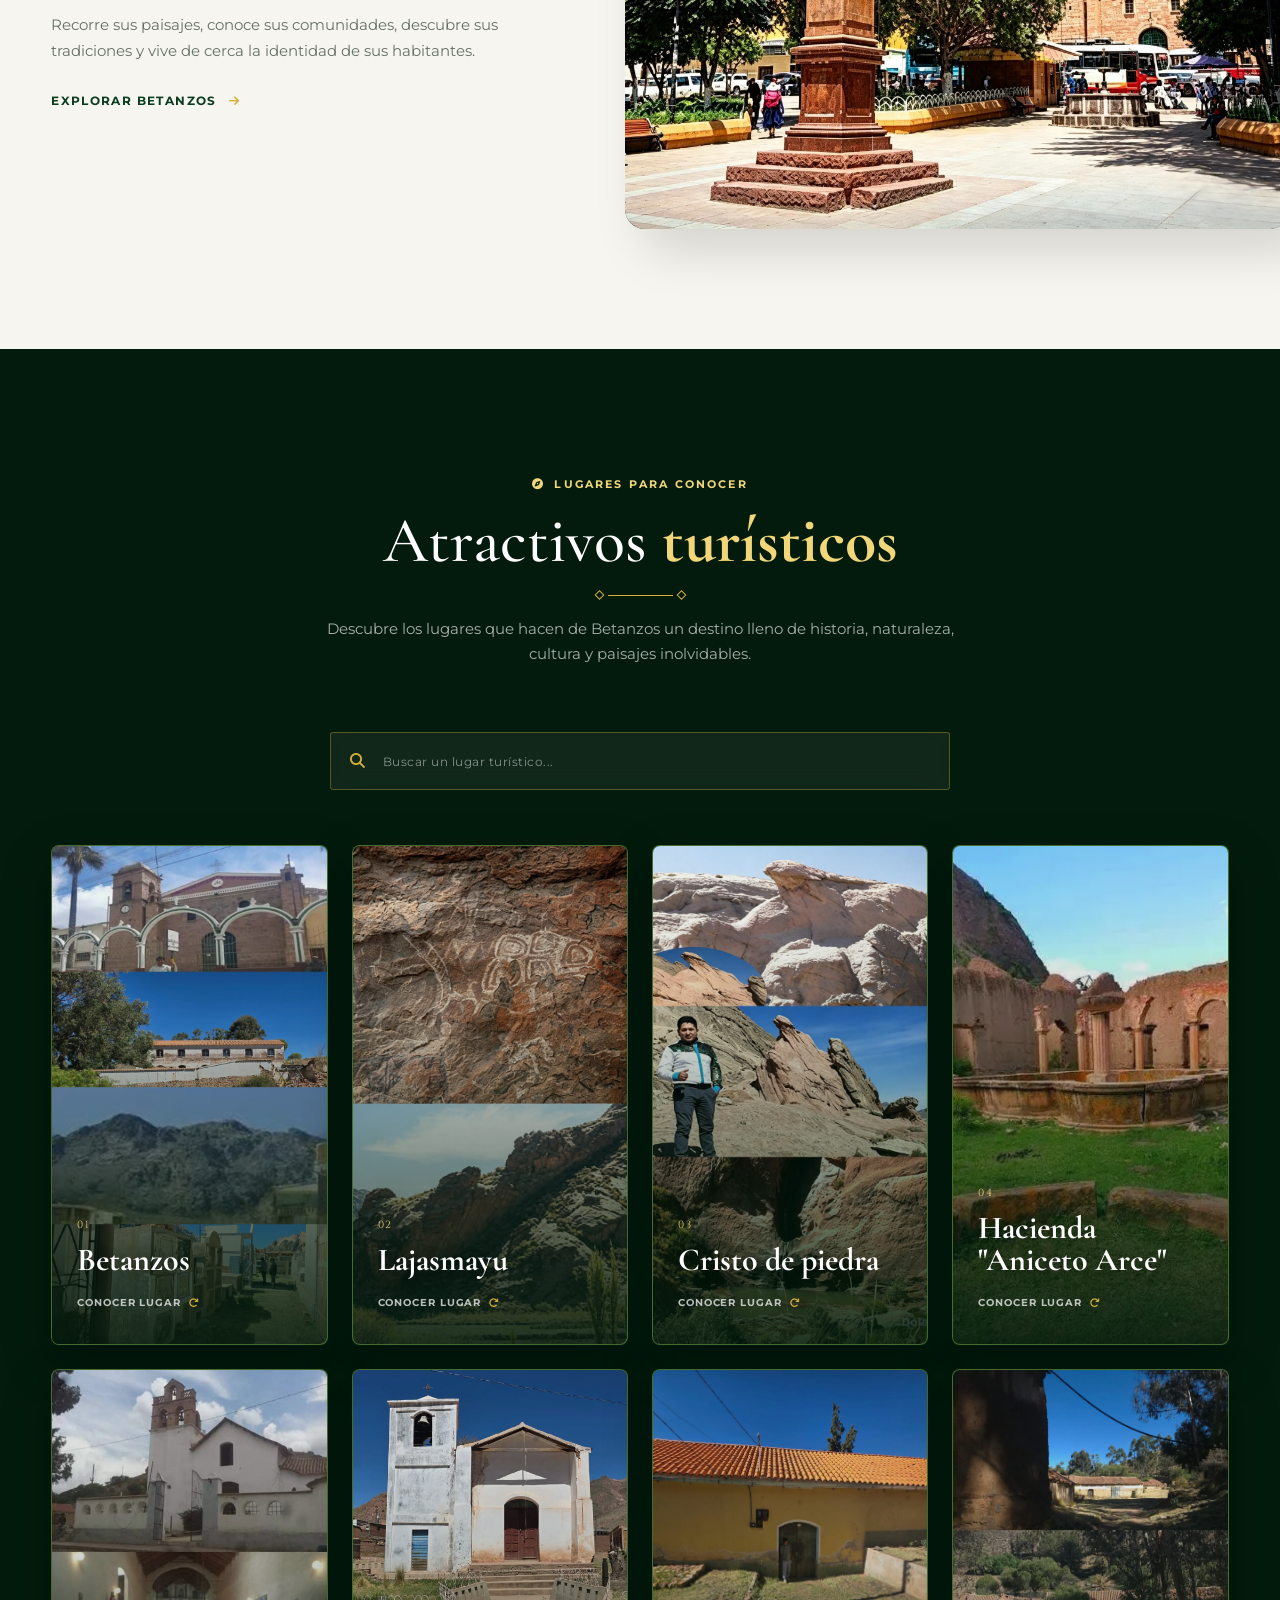
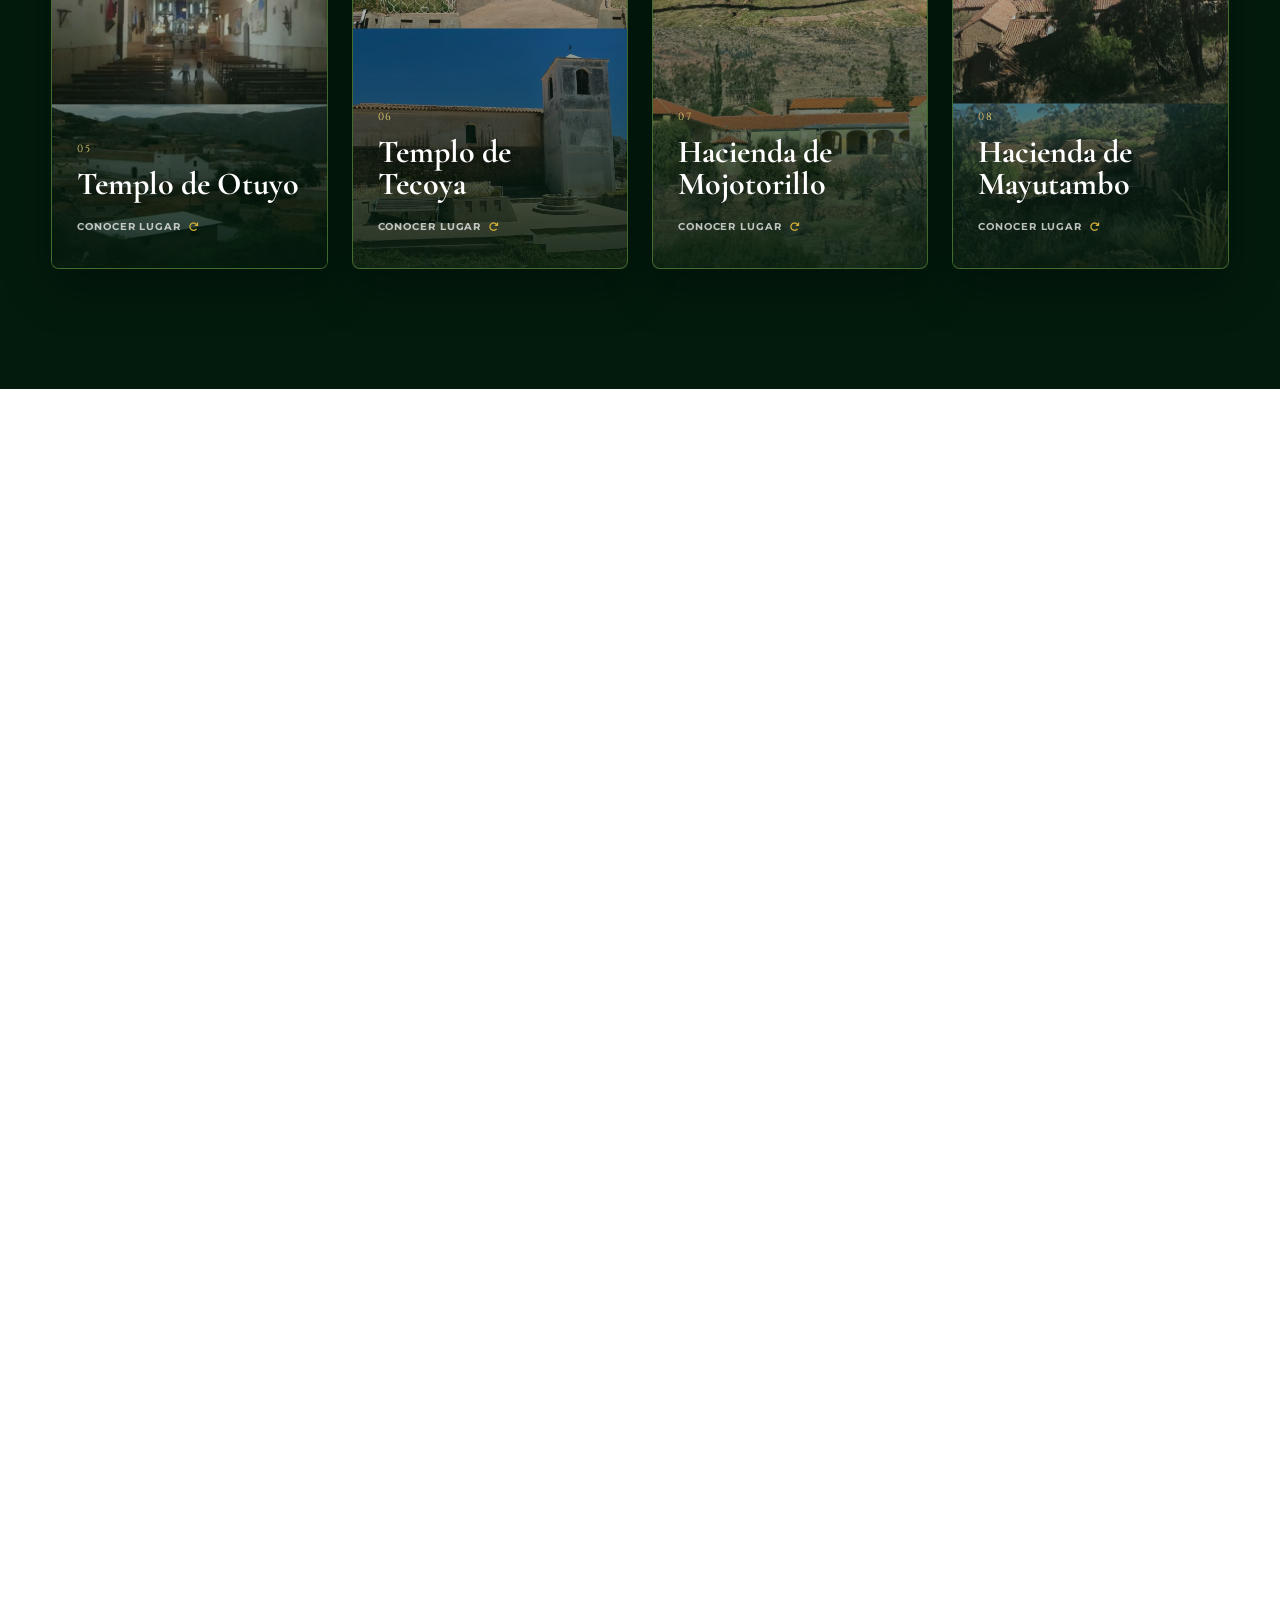
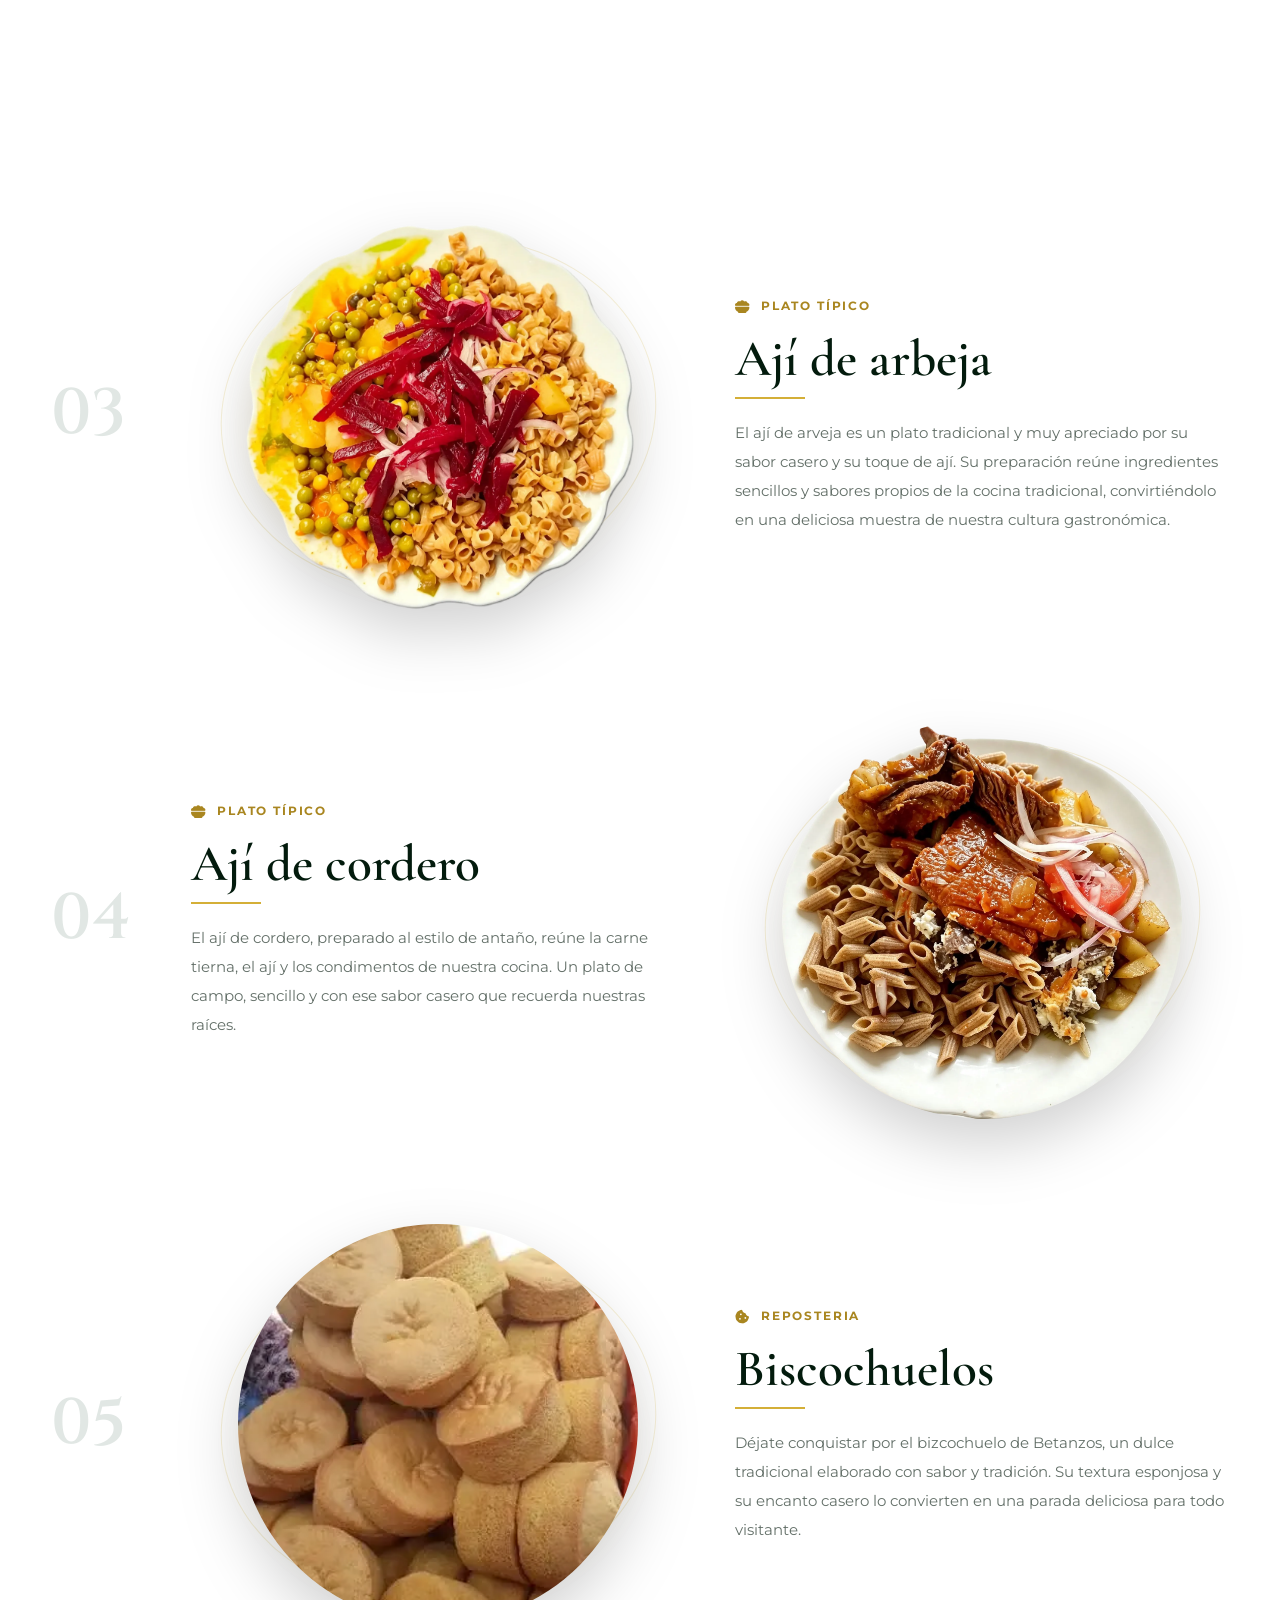
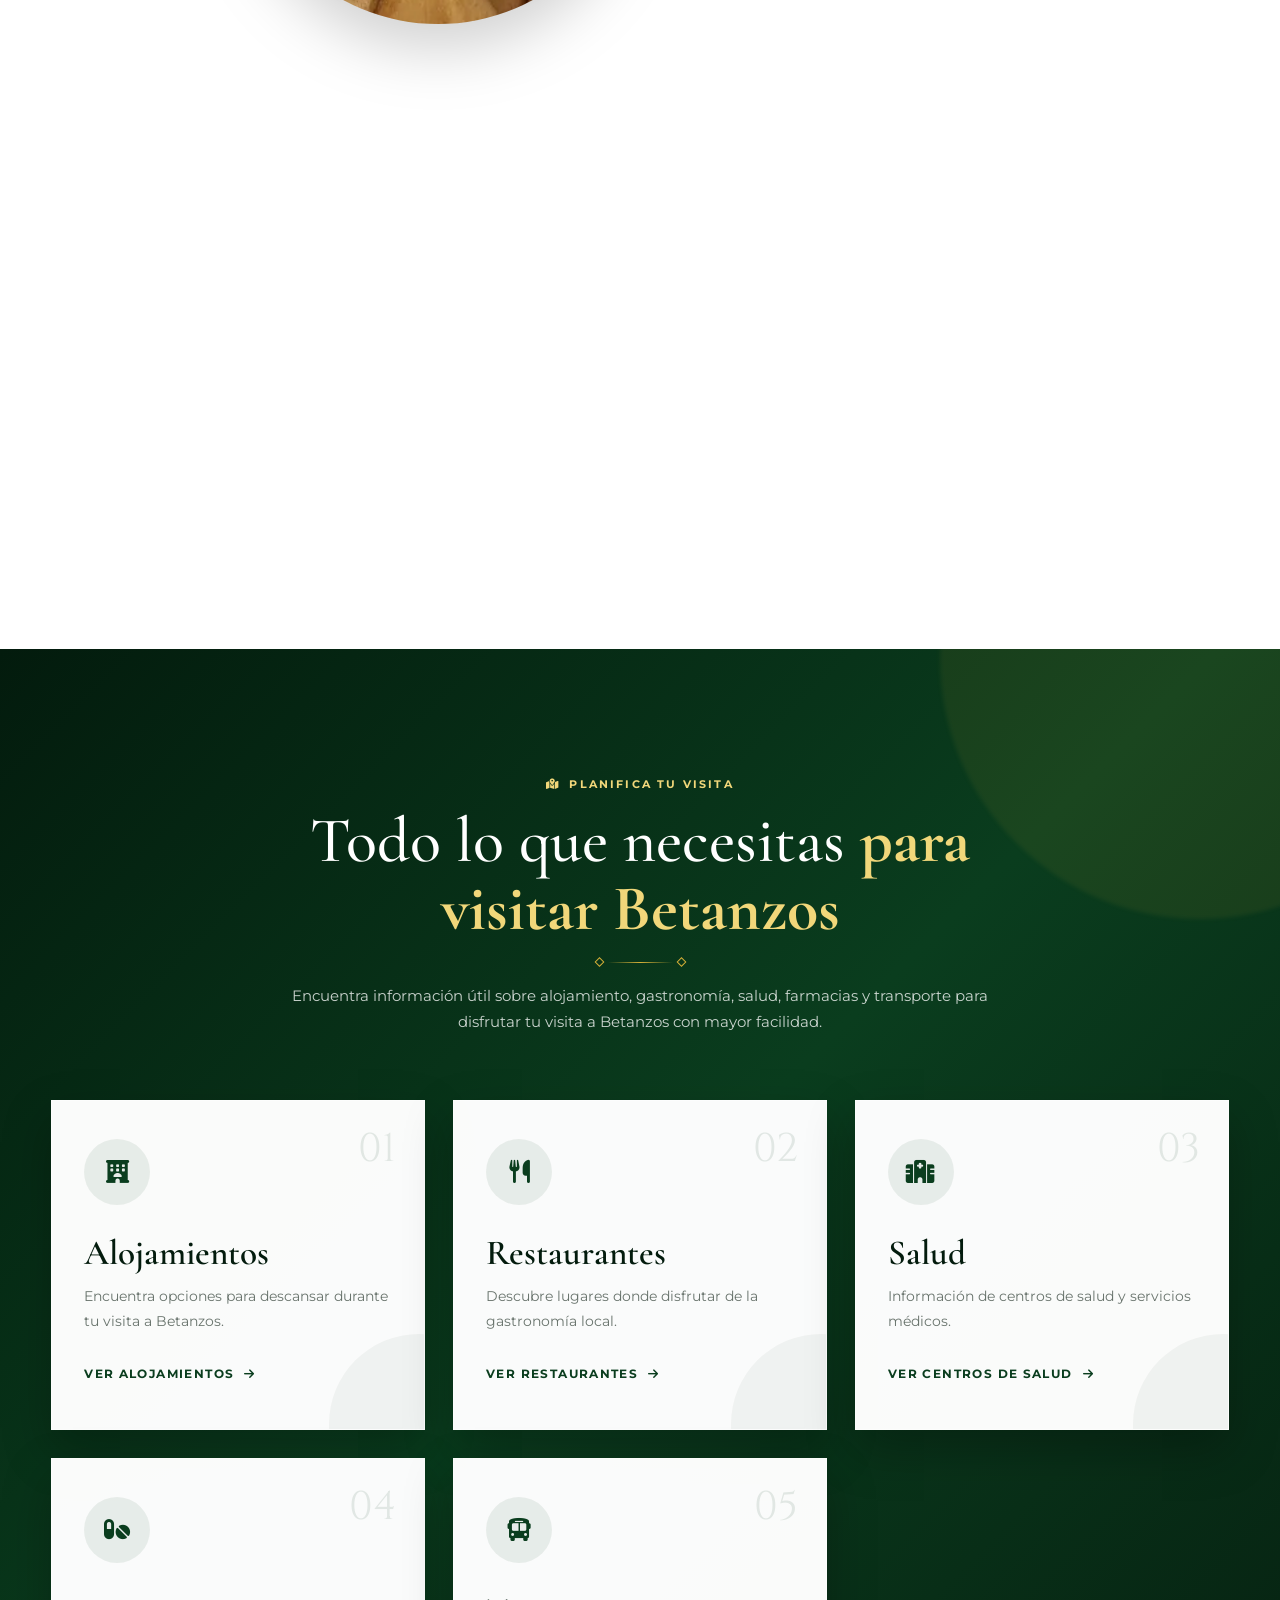
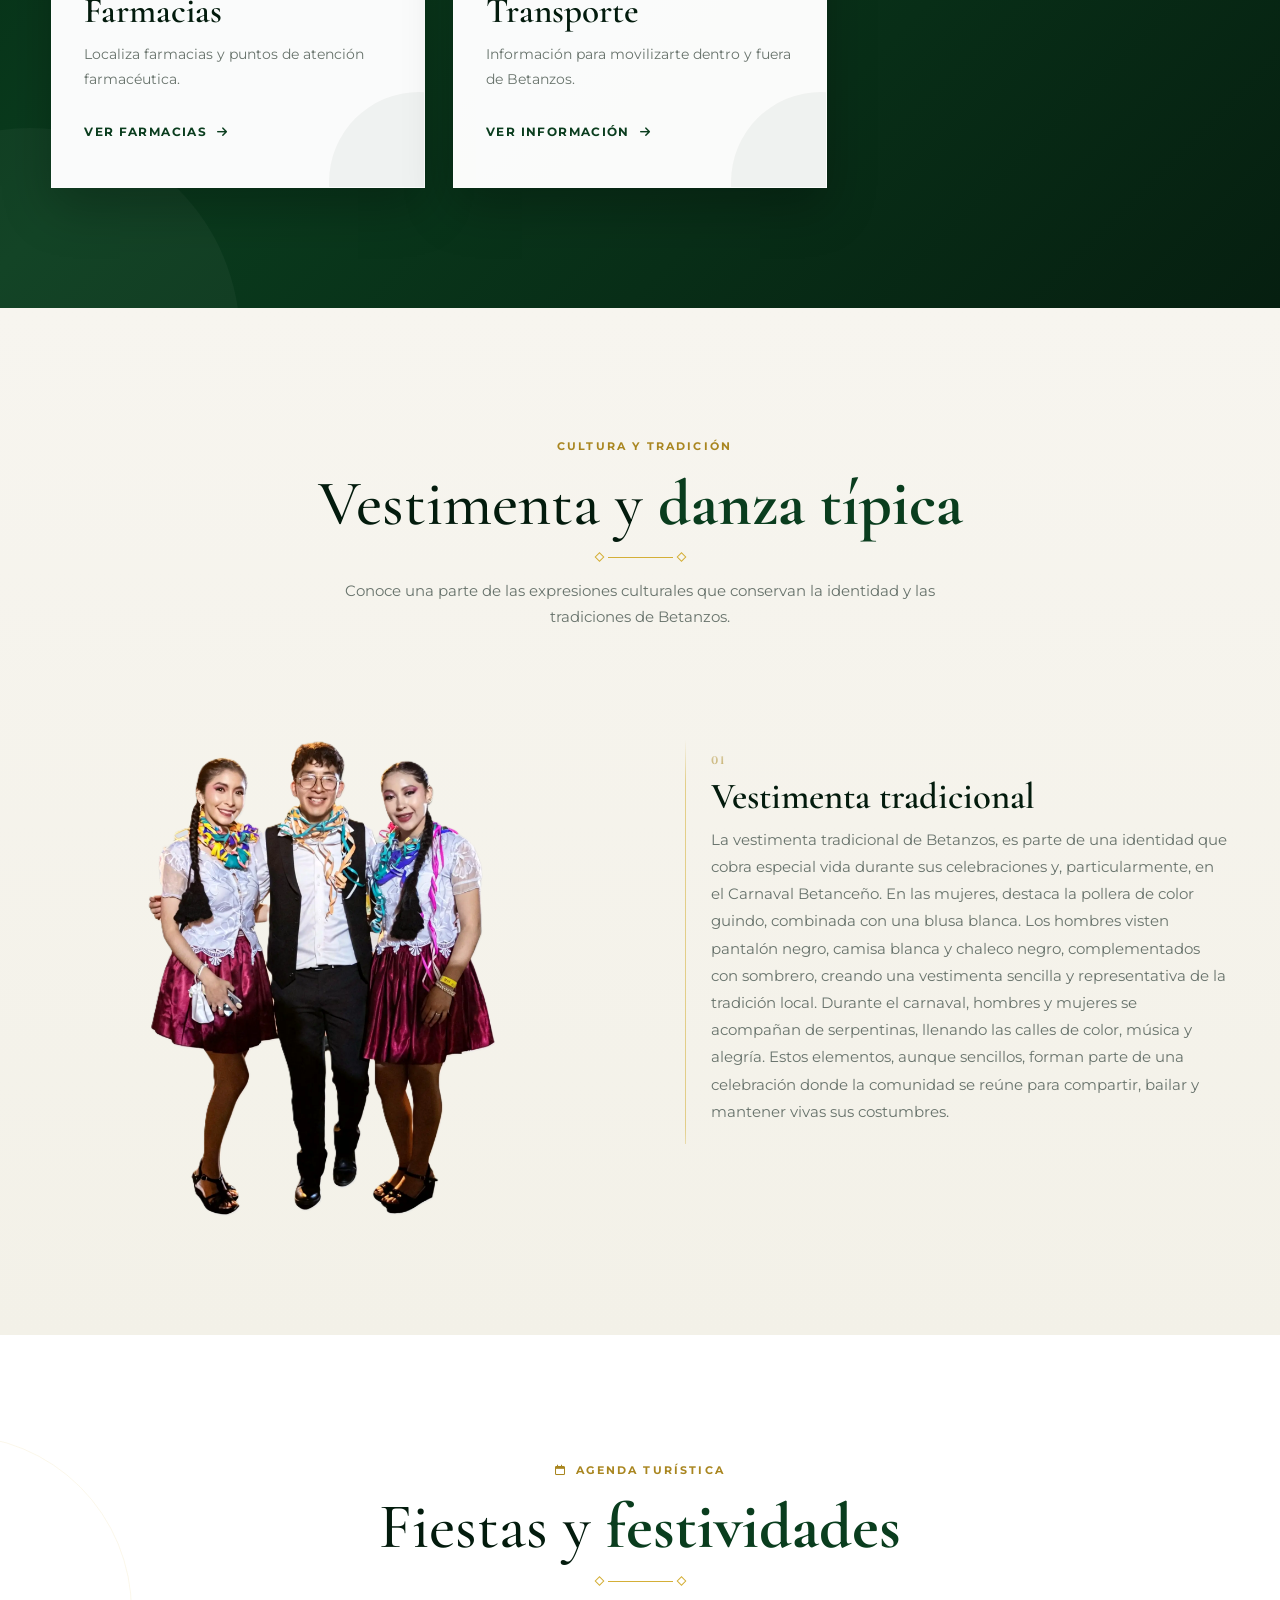
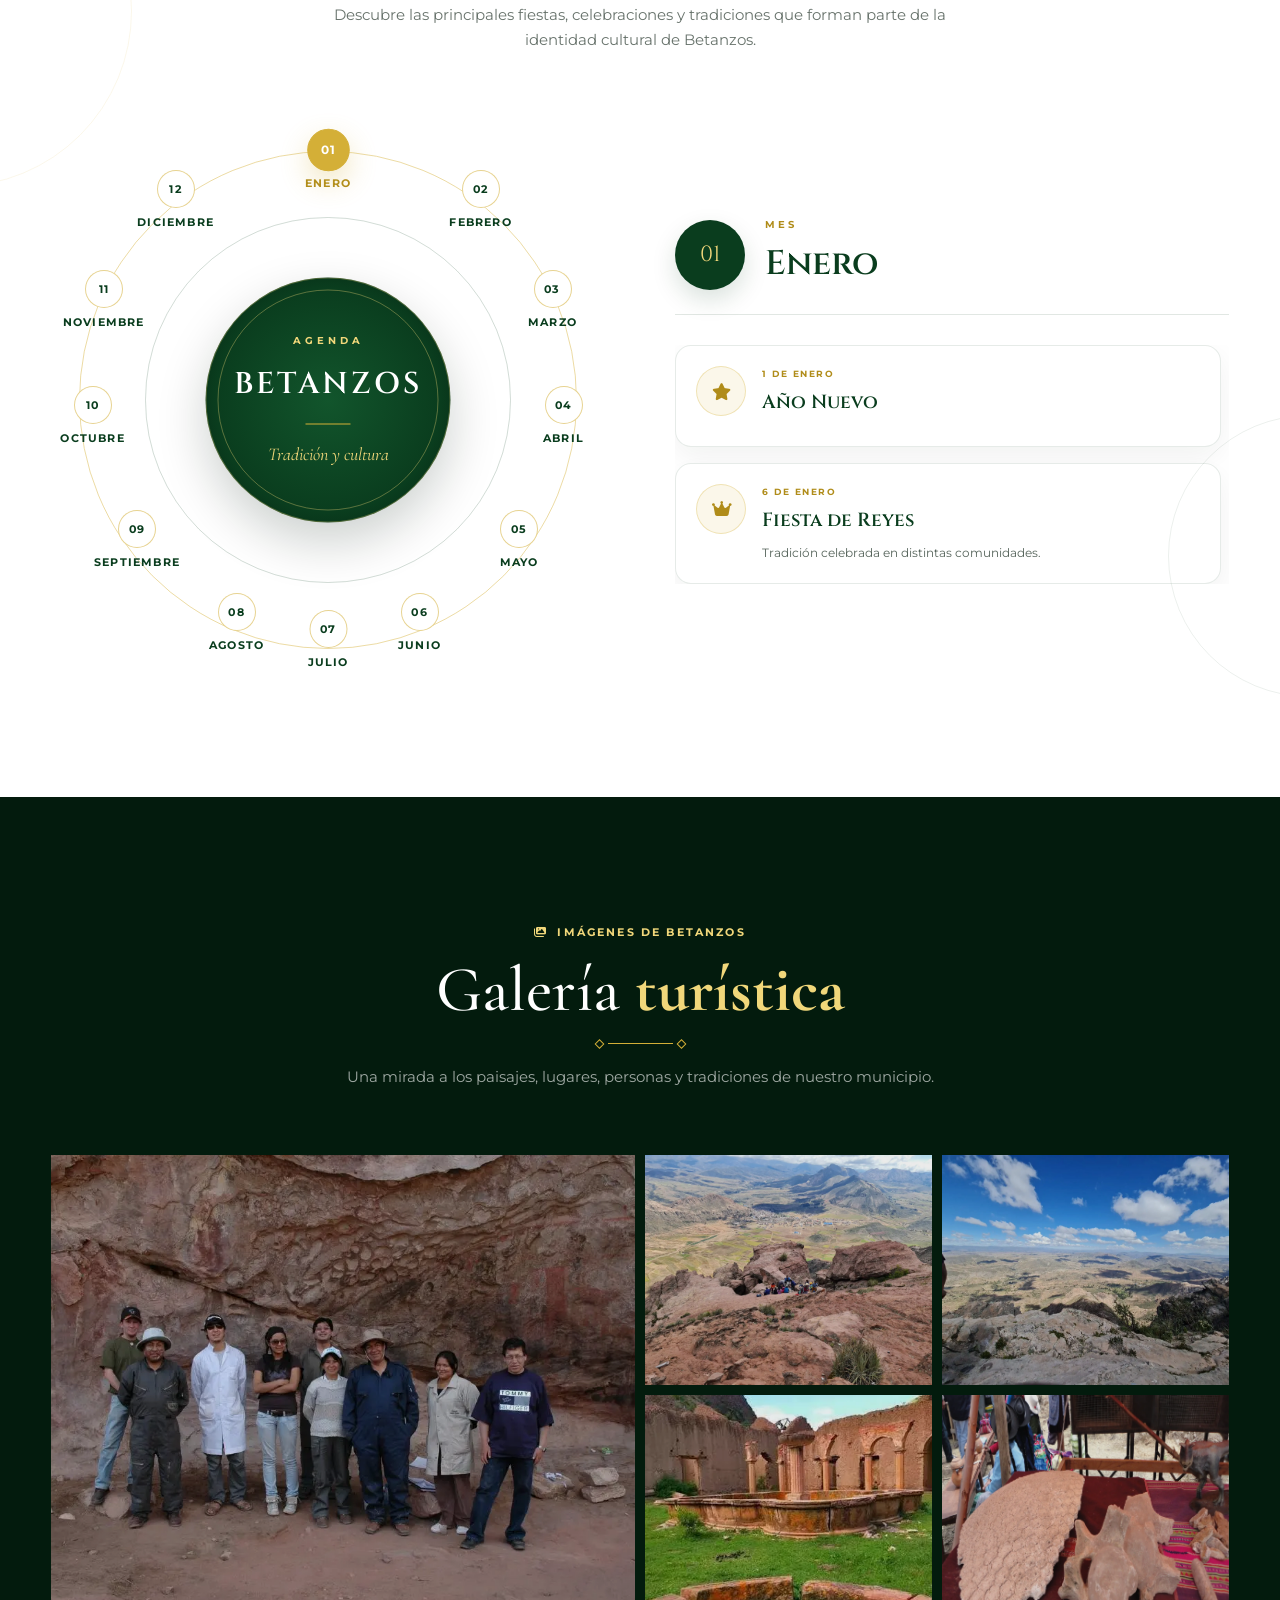
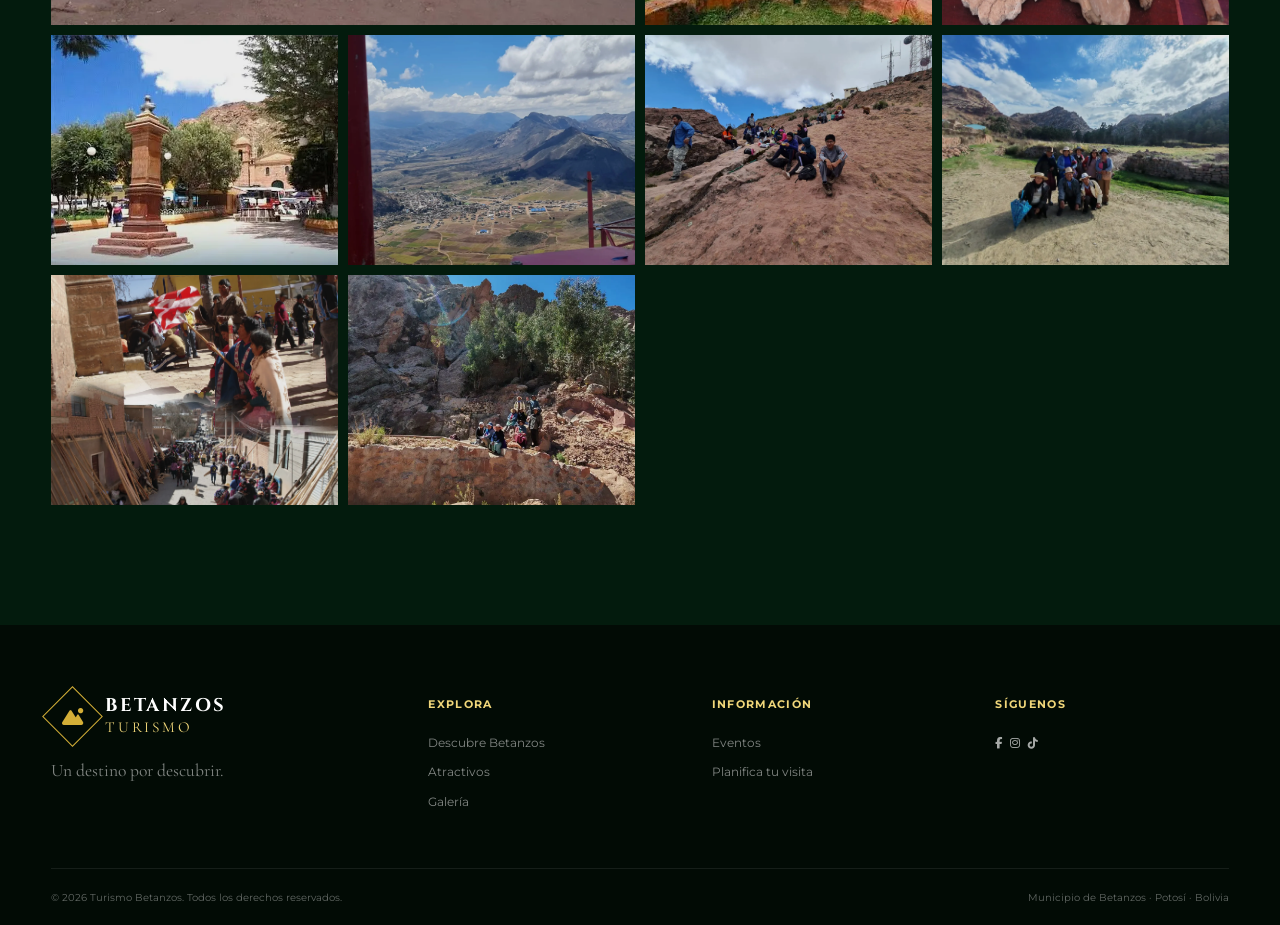
==== commit 6af69943: "final" ====
--- a/index.html
+++ b/index.html
@@ -37,14 +37,6 @@
 <meta property="og:site_name" content="Turismo Betanzos">
 <meta property="og:image" content="https://ce175170-bit.github.io/TURISMO/img/betanzos.webp">
 <meta property="og:image:alt" content="Paisaje del municipio de Betanzos, Potosí, Bolivia">
-
-<!-- =========================================================
-     TWITTER / X
-========================================================== -->
-<meta name="twitter:card" content="summary_large_image">
-<meta name="twitter:title" content="Turismo Betanzos | Potosí, Bolivia">
-<meta name="twitter:description" content="Descubre Betanzos, Potosí: atractivos turísticos, cultura, gastronomía, tradiciones y festividades.">
-<meta name="twitter:image" content="https://ce175170-bit.github.io/TURISMO/img/betanzos.webp">
 
 <!-- =========================================================
      DATOS ESTRUCTURADOS PARA GOOGLE
@@ -108,7 +100,7 @@
 </div>
 
 <!-- =========================================================
-     HEADER / NAVEGACIÓN
+     HEADER
 ========================================================== -->
 <header
     id="header"
@@ -135,7 +127,6 @@
         </a>
 
         <!-- MENÚ -->
-
         <nav
             class="nav"
             id="mainNav"
@@ -196,10 +187,6 @@
     </div>
 </header>
 
-<!-- =========================================================
-     CONTENIDO PRINCIPAL
-========================================================== -->
-
 <main>
 
     <!-- =====================================================
@@ -2427,7 +2414,7 @@
 
                     <!-- EMPIEZA FOTOS -->
                     <img
-                        src="img/lajas.webp"
+                        src="img/foto0.webp"
                         alt="Paisaje de Lajasmayu, Betanzos"
                         loading="lazy">
                     <div class="gallery-caption">
@@ -2440,12 +2427,12 @@
                 <div
                     class="gallery-item reveal">
                     <img
-                        src="img/plaza beta.webp"
-                        alt="Plaza Central de Betanzos, Potosí"
+                        src="img/foto1.webp"
+                        alt="Vista desde la cima del cerro Thimillki"
                         loading="lazy">
                     <div class="gallery-caption">
                         <span>
-                            Plaza Central de Betanzos
+                            Vista desde la cima del cerro Thimillki
                         </span>
                     </div>
                 </div>
@@ -2453,14 +2440,12 @@
                 <div
                     class="gallery-item reveal">
                     <img
-                        src="img/tirispaya.webp"
-                        alt="Hacienda de Aniceto Arce en Tirispaya, Betanzos"
+                        src="img/foto2.webp"
+                        alt="Vista desde la cima del cerro Thimillki"
                         loading="lazy">
                     <div class="gallery-caption">
                         <span>
-                            Hacienda de Aniceto Arce
-                            <br>
-                            "Tirispaya"
+                            Vista desde la cima del cerro Thimillki                           
                         </span>
                     </div>
                 </div>
@@ -2468,12 +2453,12 @@
                 <div
                     class="gallery-item reveal">
                     <img
-                        src="img/fosiles.webp"
-                        alt="Fósiles de Quivincha, Betanzos"
+                        src="img/foto3.webp"
+                        alt="Hacienda Aniceto Arce, Tirispaya"
                         loading="lazy">
                     <div class="gallery-caption">
                         <span>
-                            Fósiles en Quivincha
+                            Hacienda Aniceto Arce, Tirispaya
                         </span>
                     </div>
                 </div>
@@ -2481,12 +2466,12 @@
                 <div
                     class="gallery-item reveal">
                     <img
-                        src="img/k'aspi fiesta.webp"
-                        alt="K'aspi Fiesta de Betanzos"
+                        src="img/foto4.webp"
+                        alt="Fosiles en Quivincha"
                         loading="lazy">
                     <div class="gallery-caption">
                         <span>
-                            k'aspi fiesta "Betanzos"
+                            Fosiles en Quivincha
                         </span>
                     </div>
                 </div>
@@ -2494,12 +2479,12 @@
                 <div
                     class="gallery-item reveal">
                     <img
-                        src="img/cristo de piedra.webp"
-                        alt="Cristo de piedra de Tecoya, Betanzos"
+                        src="img/foto5.webp"
+                        alt="Plaza central de Betanzos"
                         loading="lazy">
                     <div class="gallery-caption">
                         <span>
-                            Cristo de piedra "Tecoya"
+                            Plaza central de Betanzos
                         </span>
                     </div>
                 </div>
@@ -2507,12 +2492,64 @@
                 <div
                     class="gallery-item reveal">
                     <img
-                        src="img/parroquia.webp"
-                        alt="Templo de Betanzos, Potosí"
+                        src="img/foto6.webp"
+                        alt="Vista desde la cima del cerro Thumillki"
                         loading="lazy">
                     <div class="gallery-caption">
                         <span>
-                            Templo de Betanzos
+                            Vista desde la cima del cerro Thumillki
+                        </span>
+                    </div>
+                </div>
+
+                <div
+                    class="gallery-item reveal">
+                    <img
+                        src="img/foto7.webp"
+                        alt="Cima del cerro San Ildefonso de Betanzos"
+                        loading="lazy">
+                    <div class="gallery-caption">
+                        <span>
+                           Cima del cerro San Ildefonso de Betanzos
+                        </span>
+                    </div>
+                </div>
+
+                <div
+                    class="gallery-item reveal">
+                    <img
+                        src="img/foto8.webp"
+                        alt="Camino para llegar al cerro Thumillki"
+                        loading="lazy">
+                    <div class="gallery-caption">
+                        <span>
+                           Camino para llegar al cerro Thumillki
+                        </span>
+                    </div>
+                </div>
+
+                <div
+                    class="gallery-item reveal">
+                    <img
+                        src="img/foto9.webp"
+                        alt="K'aspi fiesta"
+                        loading="lazy">
+                    <div class="gallery-caption">
+                        <span>
+                           K'aspi fiesta
+                        </span>
+                    </div>
+                </div>
+
+                <div
+                    class="gallery-item reveal">
+                    <img
+                        src="img/foto10.webp"
+                        alt="Faldas del cerro Thumillki"
+                        loading="lazy">
+                    <div class="gallery-caption">
+                        <span>
+                           Faldas del cerro Thumillki
                         </span>
                     </div>
                 </div>
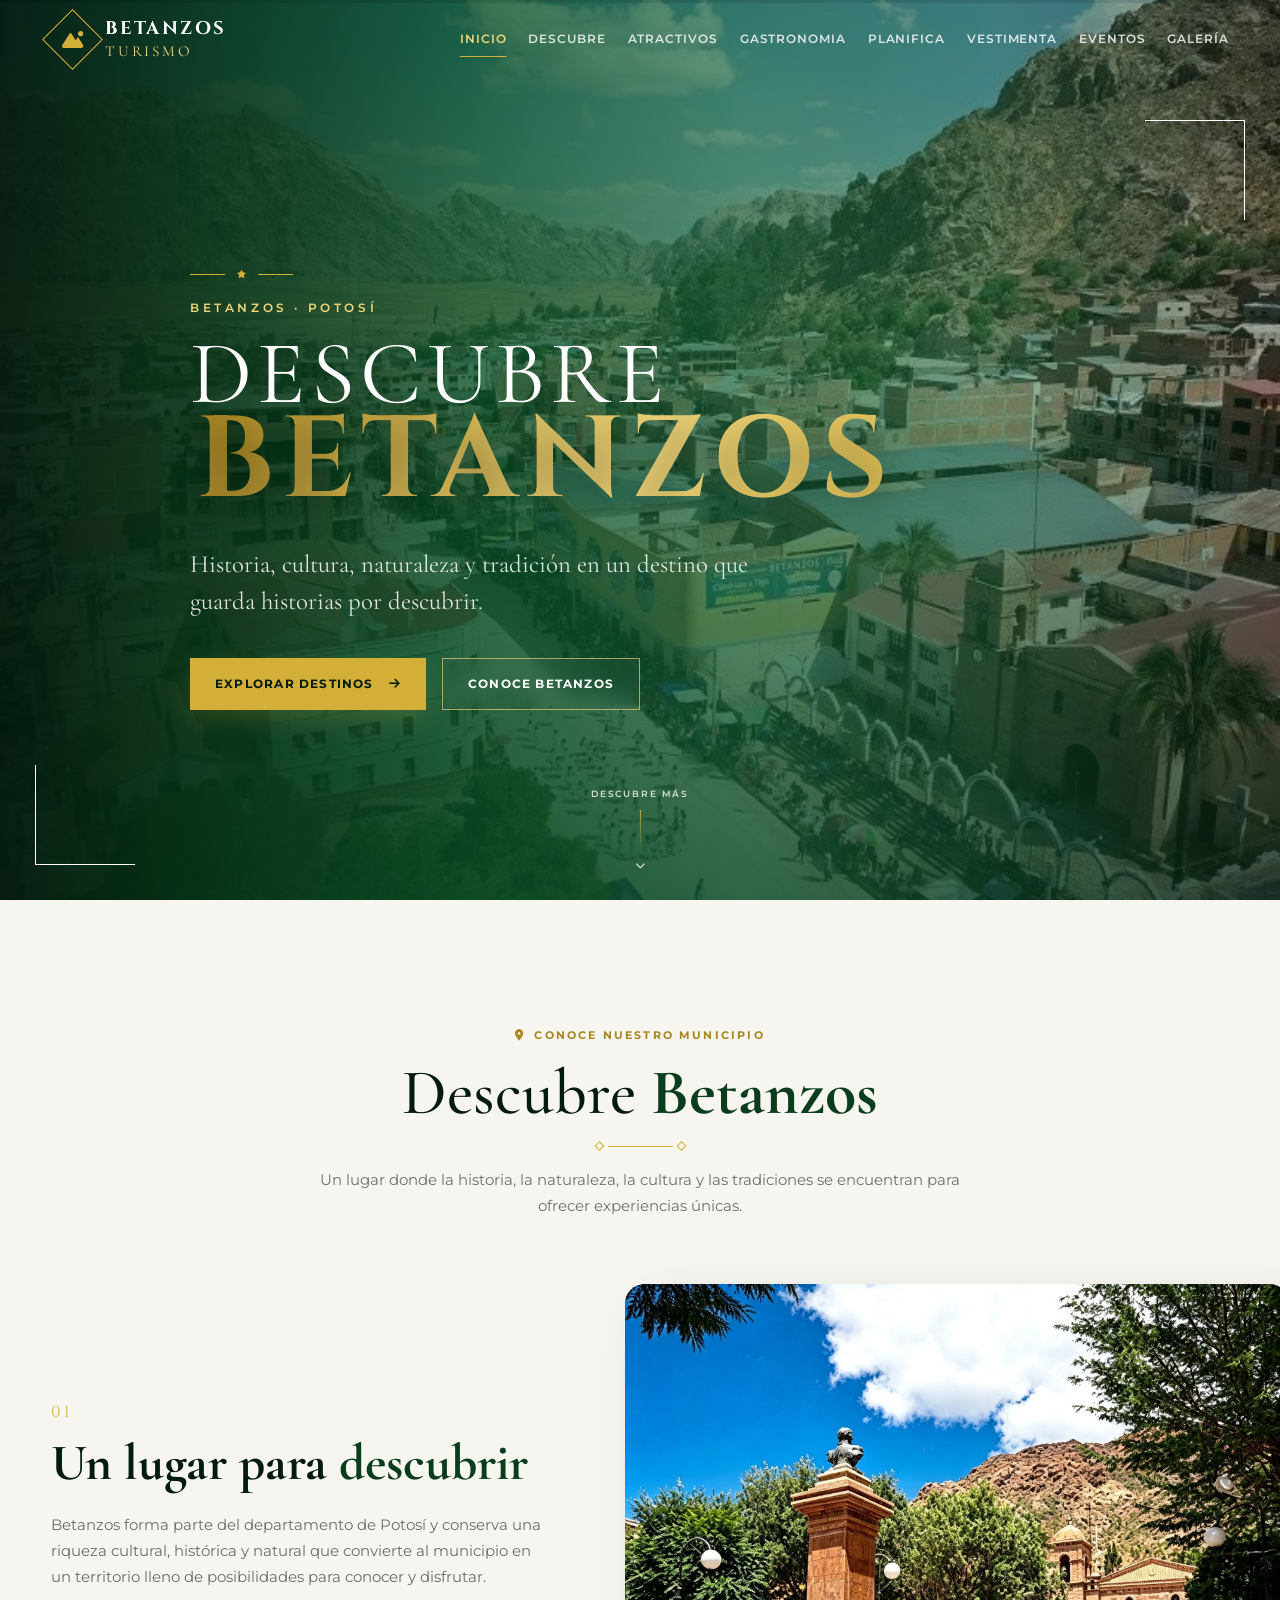
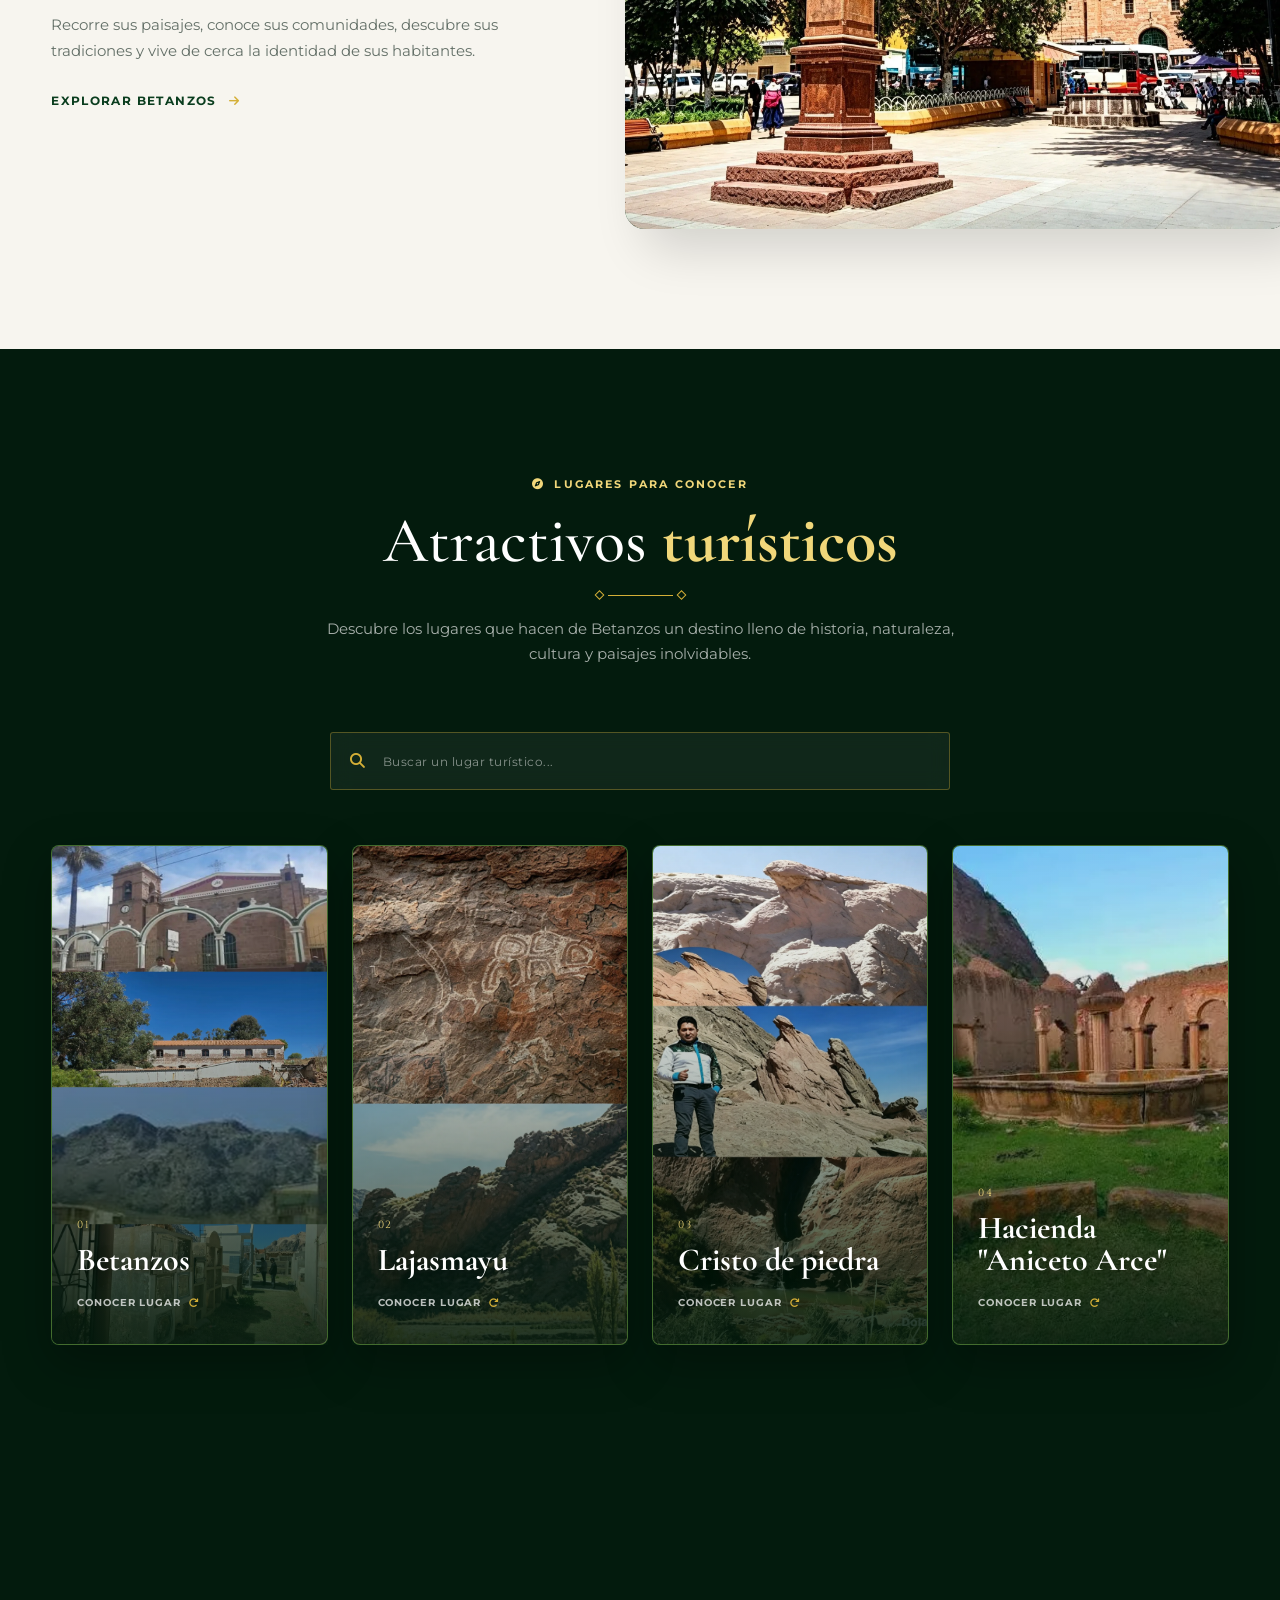
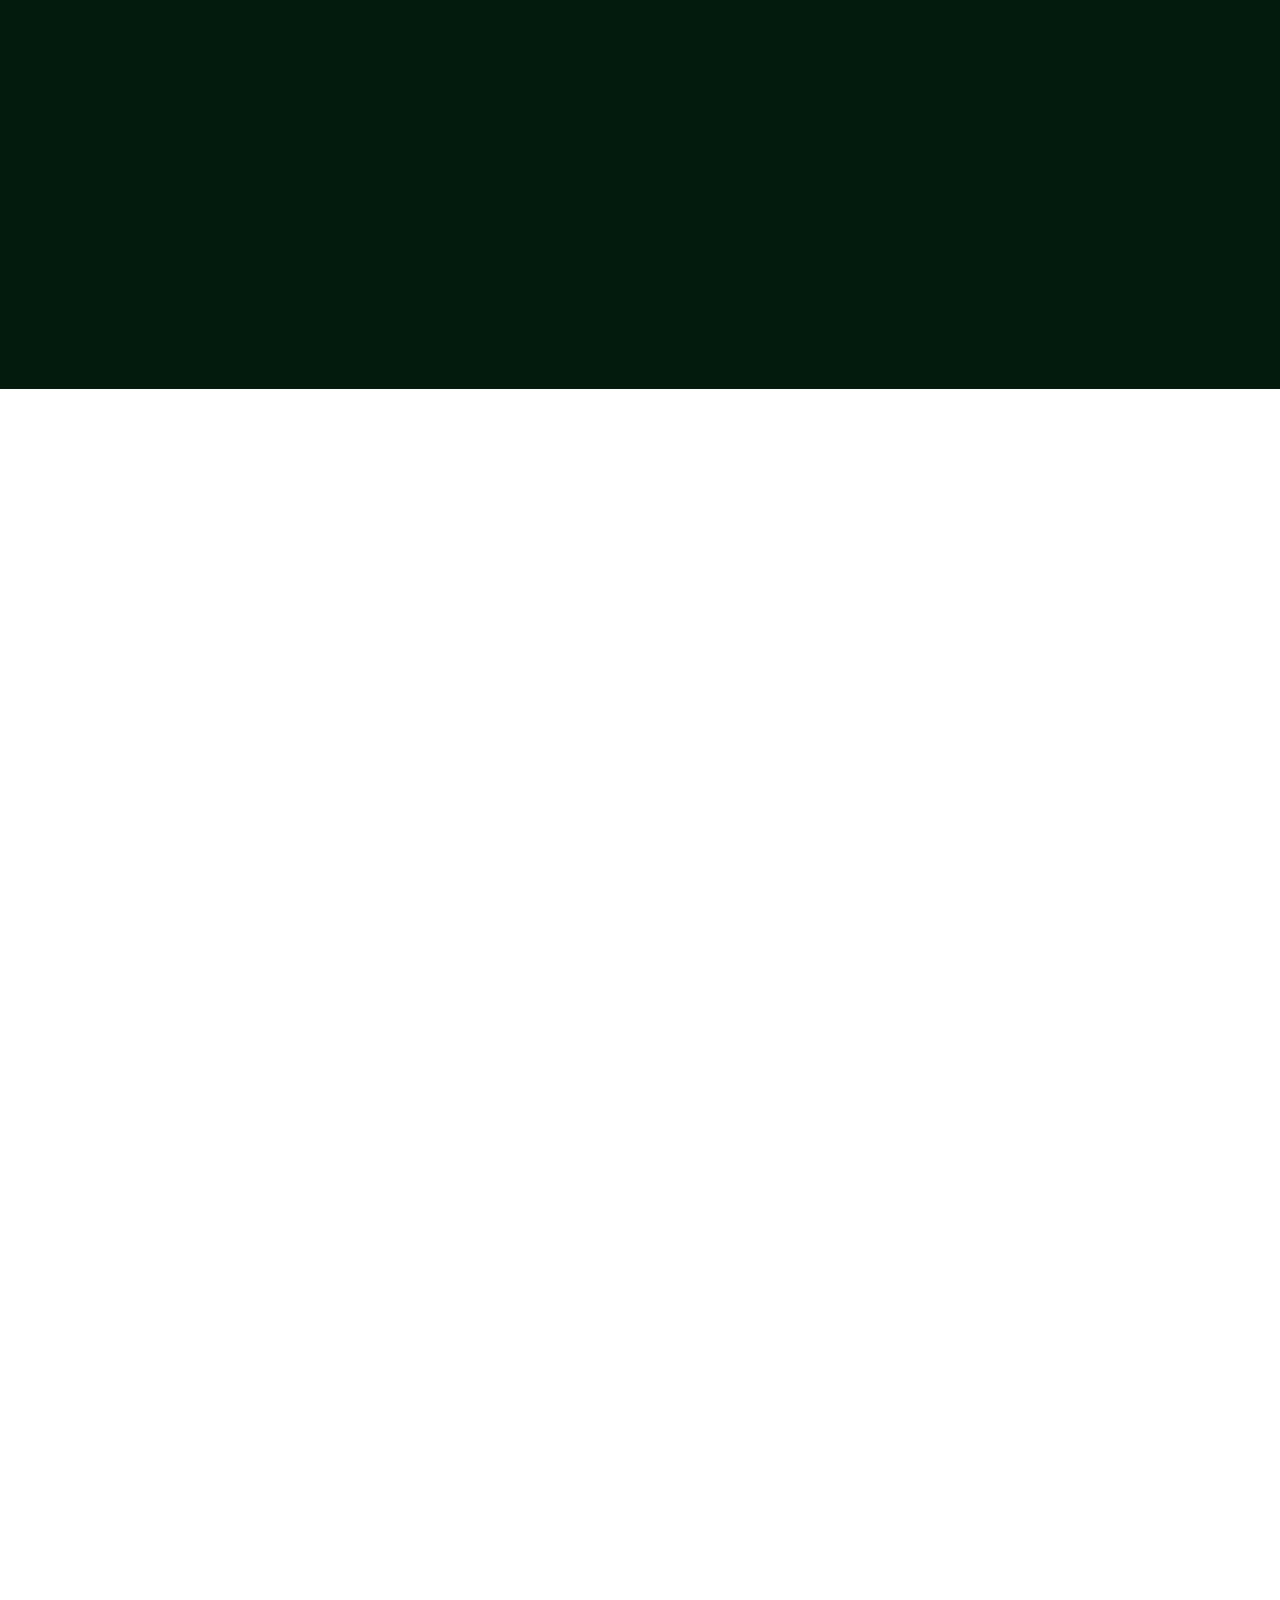
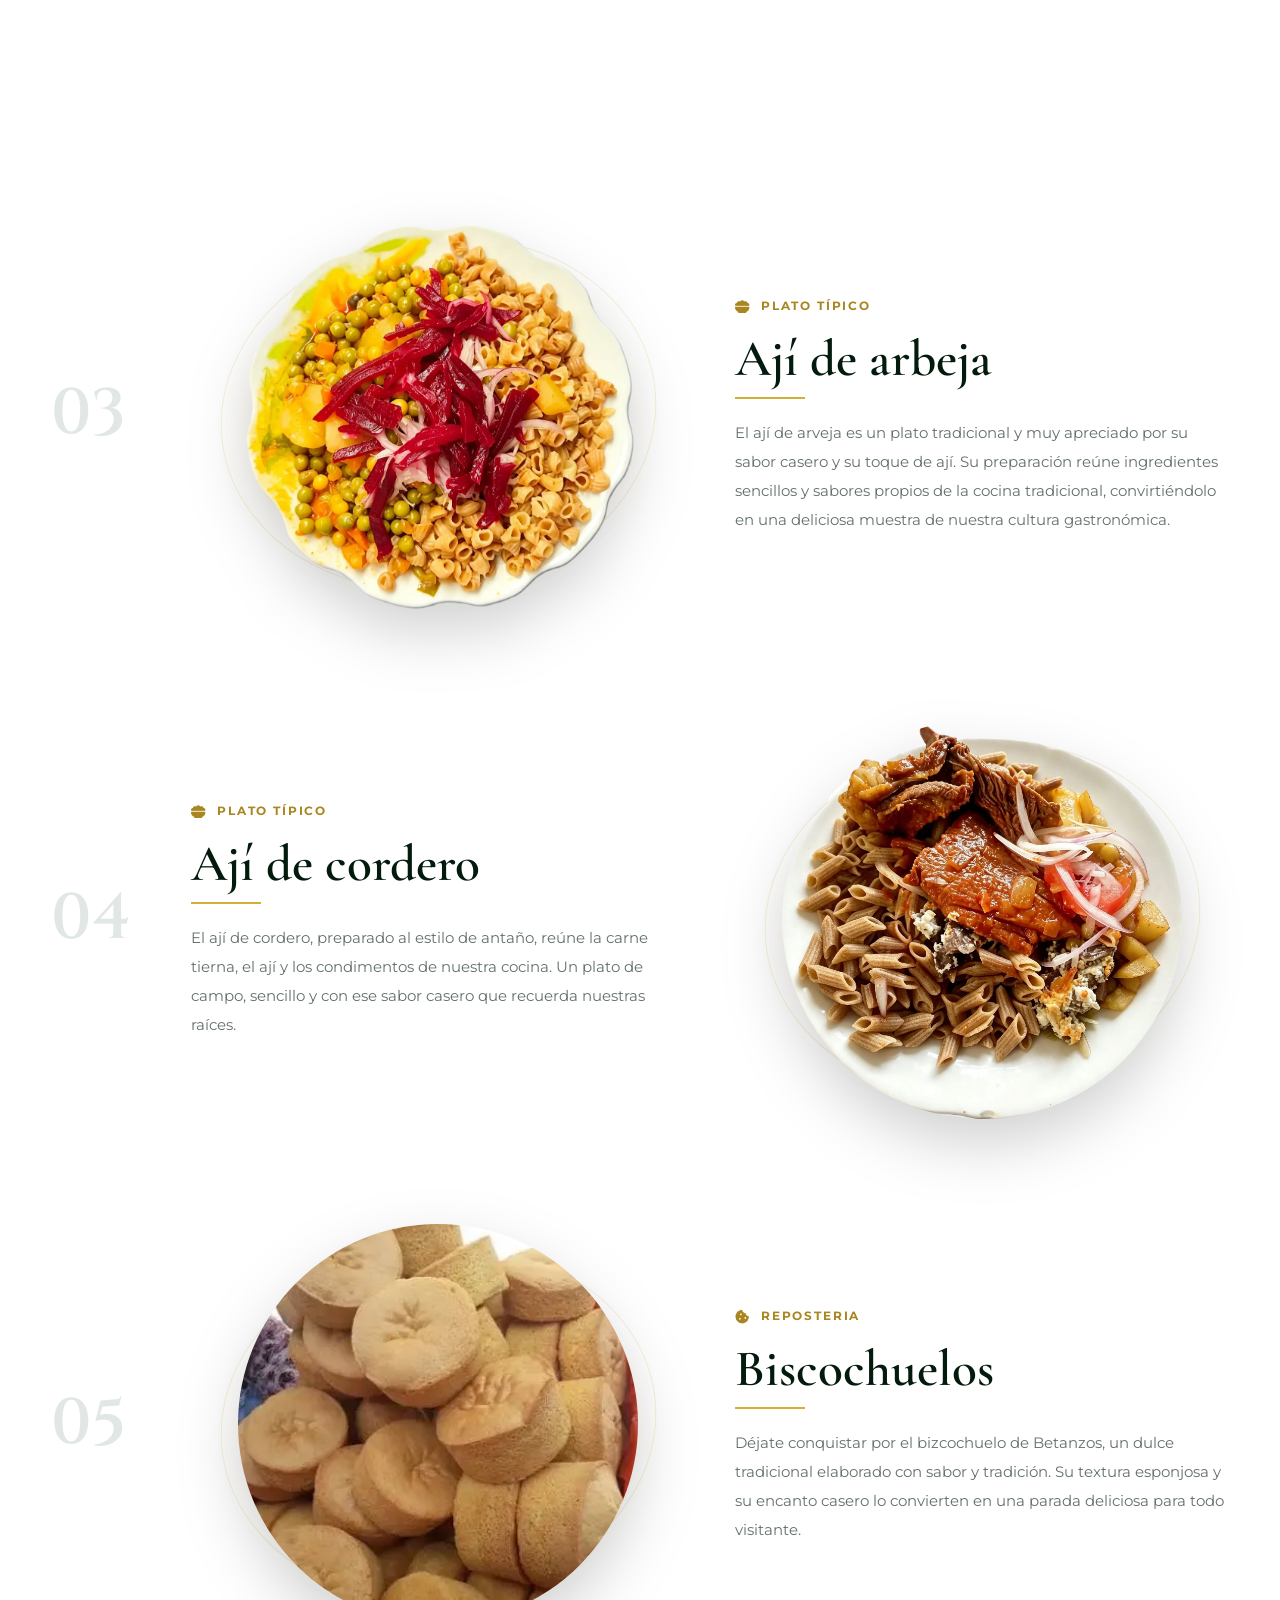
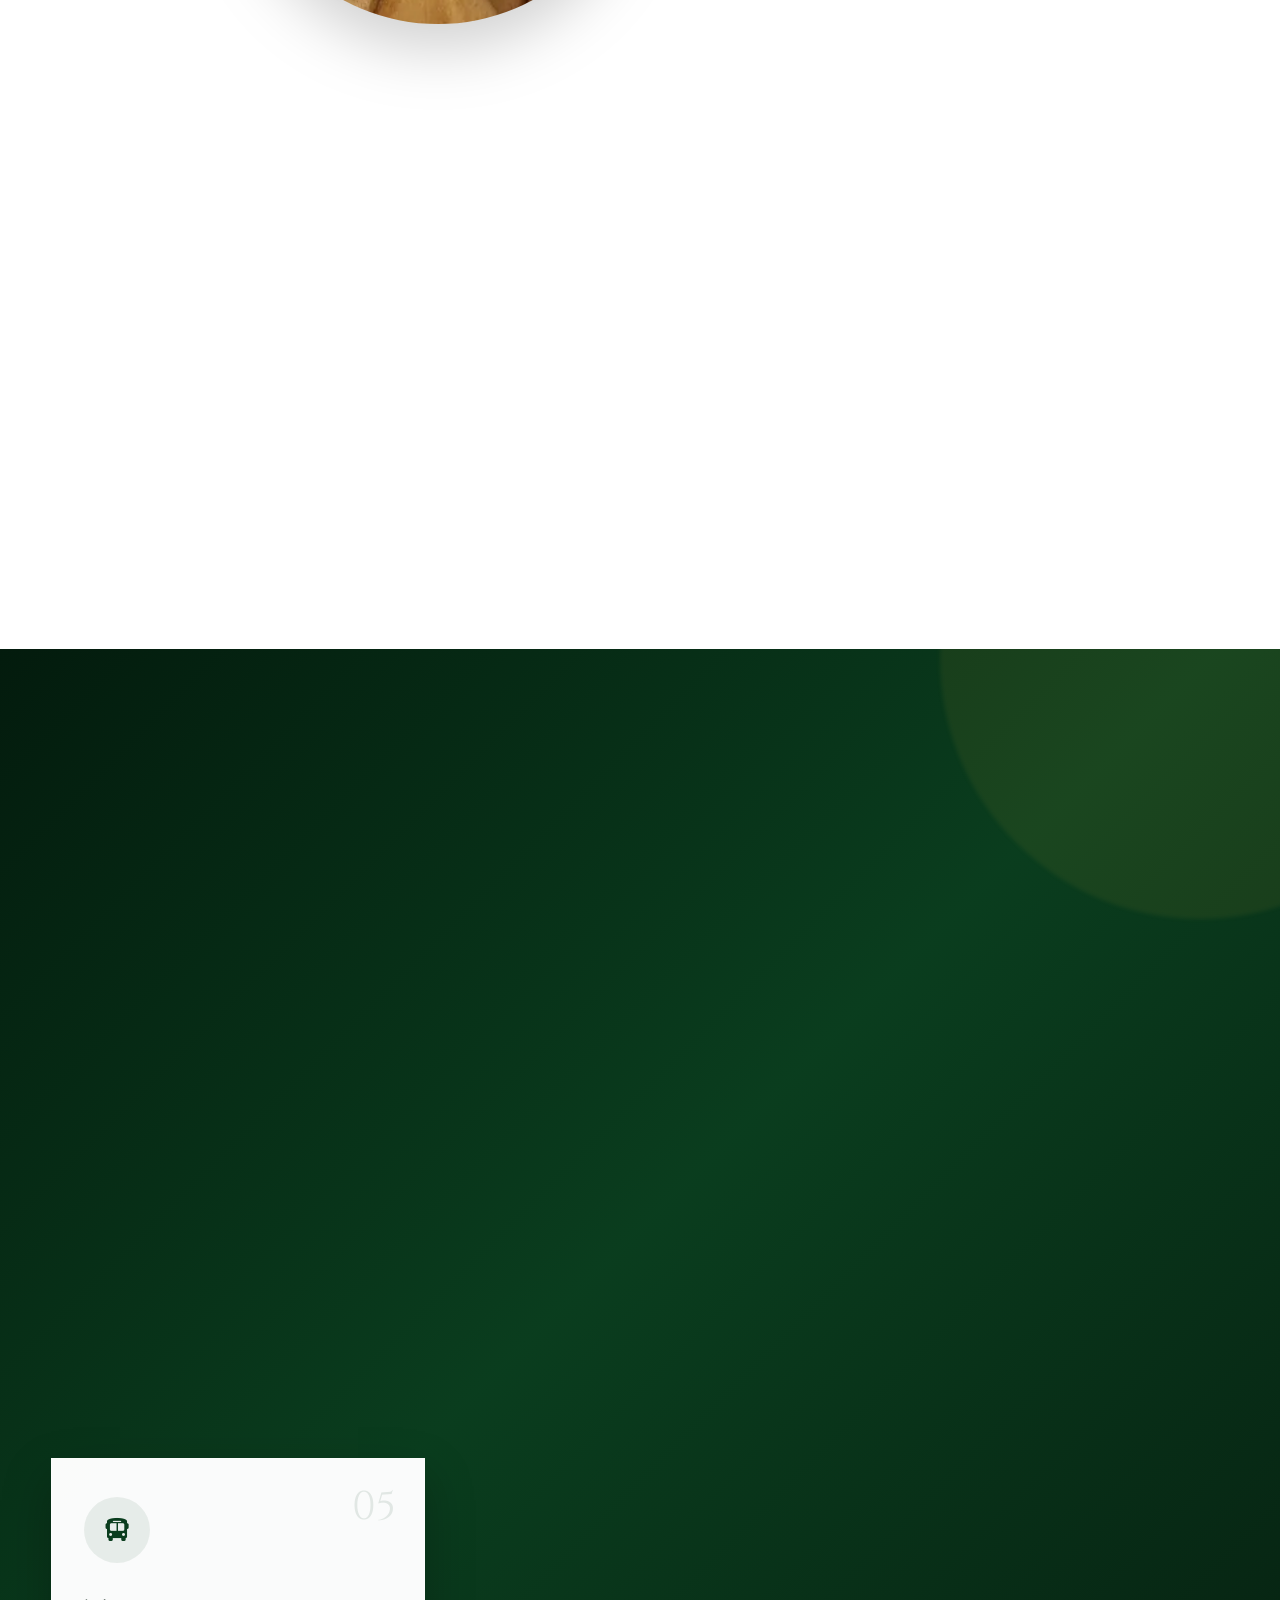
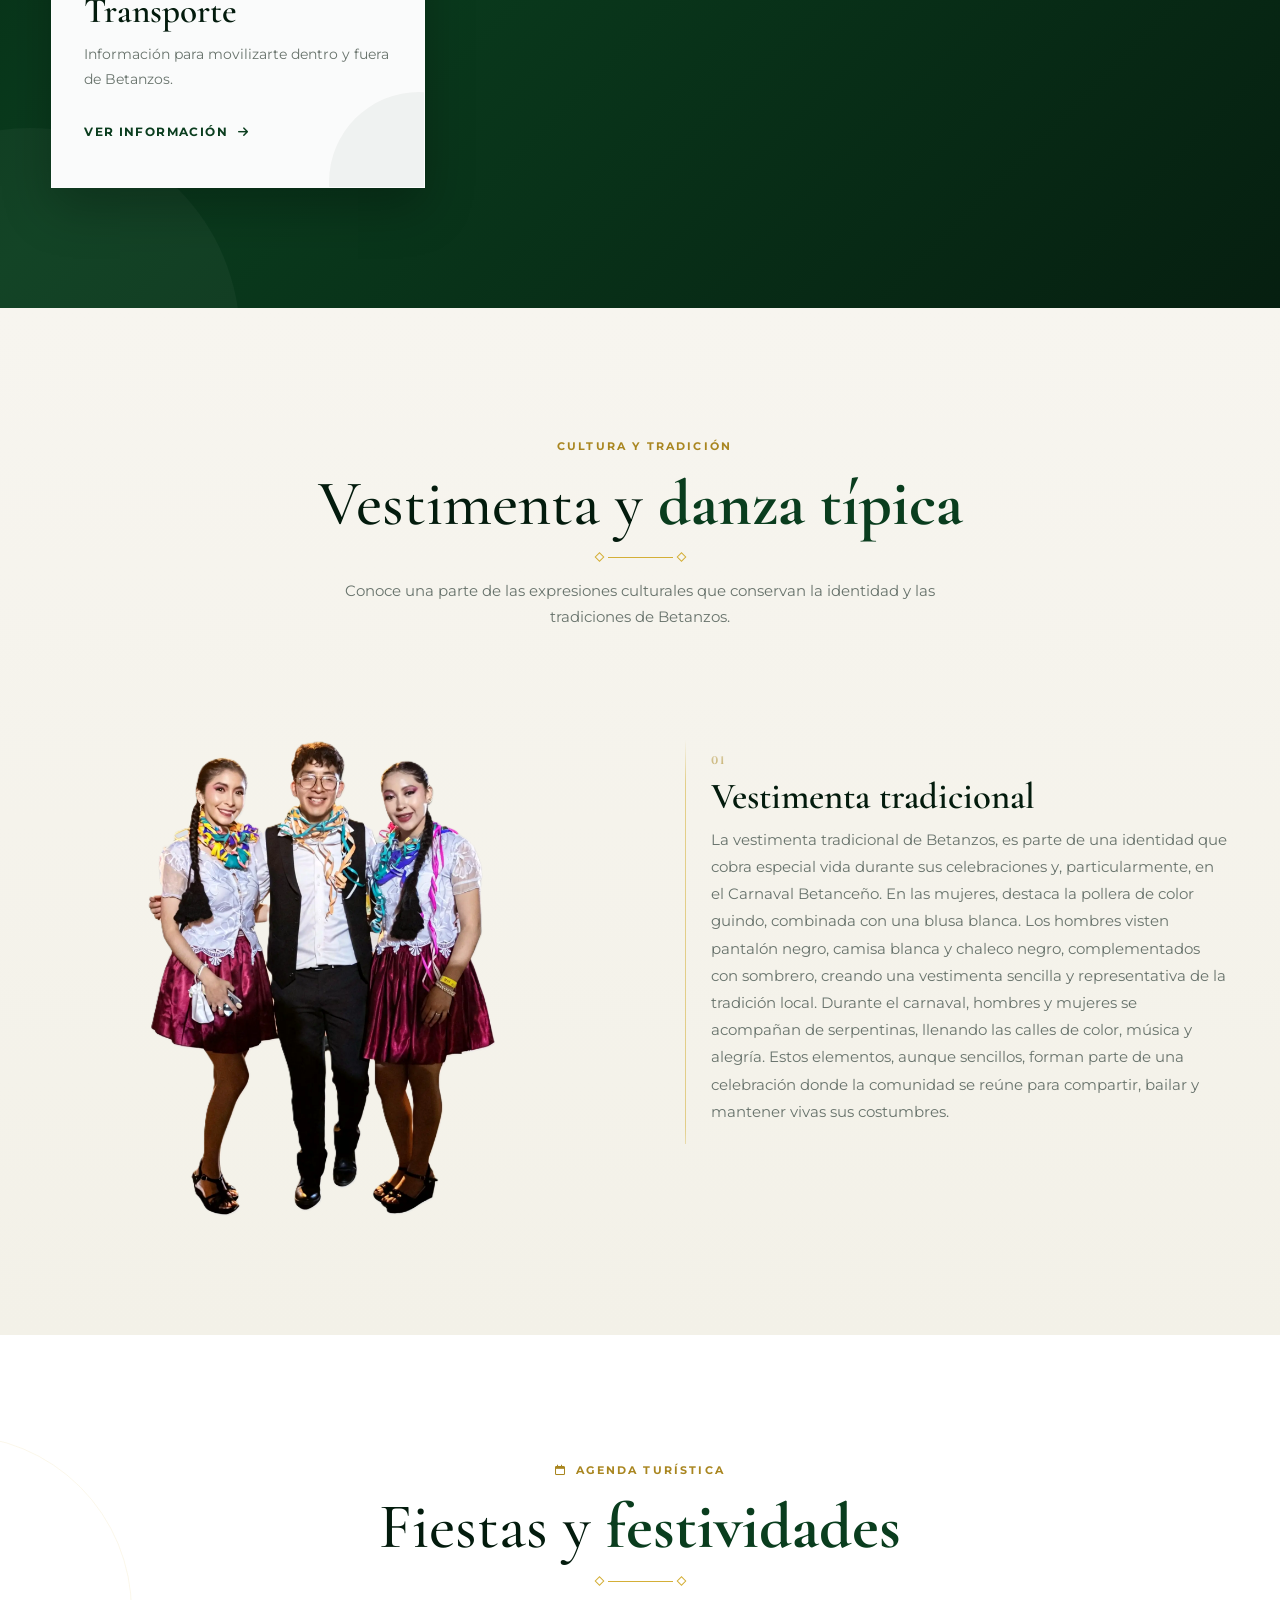
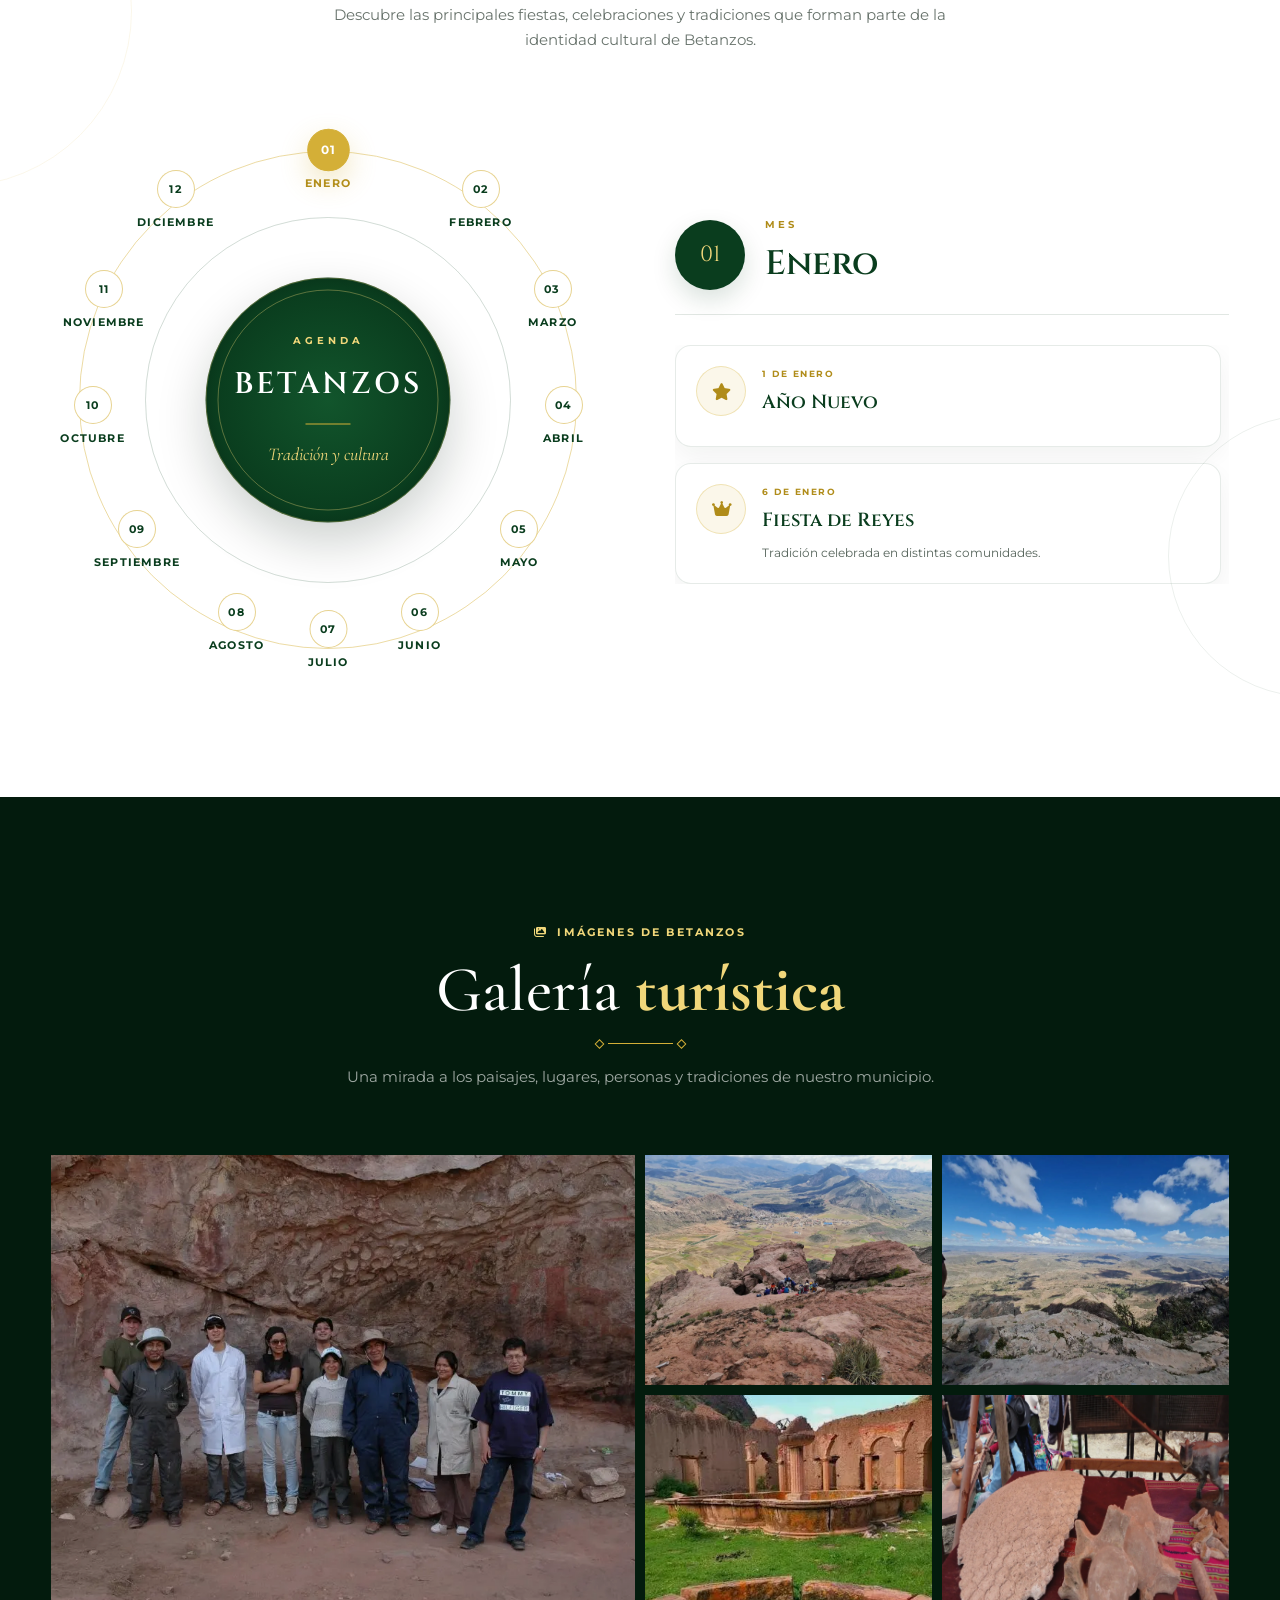
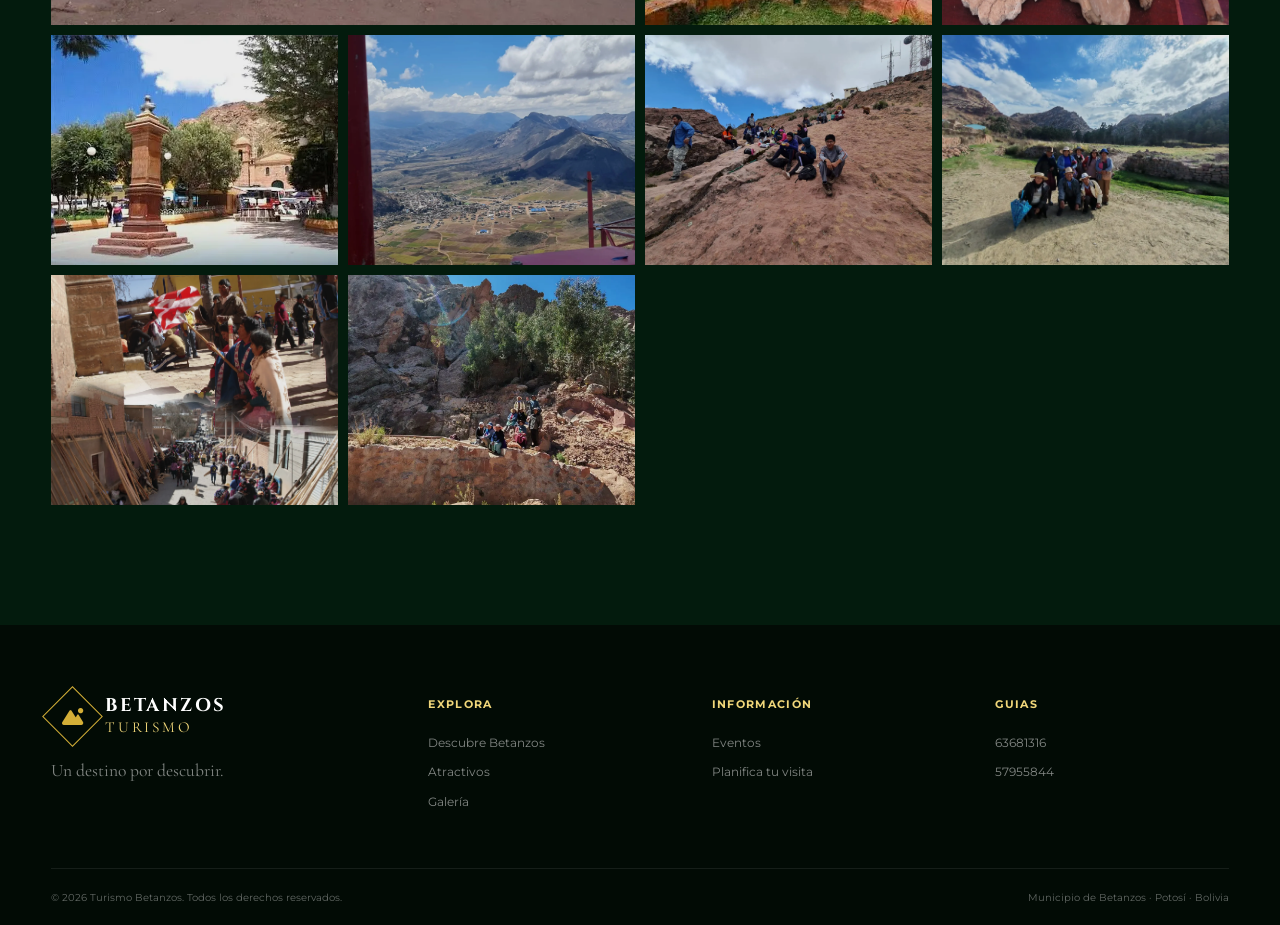
==== commit 7b01d3ab: "modifi" ====
--- a/index.html
+++ b/index.html
@@ -632,7 +632,7 @@
                         <div class="tour-card-front">
                             <div class="tour-image">
                                 <img
-                                    src="img/tirispaya.webp"
+                                    src="img/foto3.webp"
                                     alt="Hacienda Aniceto Arce de Tirispaya, Betanzos"
                                     loading="lazy">
                                 <div class="tour-image-overlay"></div>
@@ -1254,27 +1254,7 @@
                     </span>
                 </article>
 
-                <article
-                    class="planning-card reveal"
-                    data-planning="restaurantes">
-                    <div class="planning-card-icon">
-                        <i class="fa-solid fa-utensils"></i>
-                    </div>
-                    <div class="planning-card-number">
-                        02
-                    </div>
-                    <h3>
-                        Restaurantes
-                    </h3>
-                    <p>
-                        Descubre lugares donde disfrutar
-                        de la gastronomía local.
-                    </p>
-                    <span class="planning-card-link">
-                        Ver restaurantes
-                        <i class="fa-solid fa-arrow-right"></i>
-                    </span>
-                </article>
+                
 
                 <article
                     class="planning-card reveal"
@@ -2640,36 +2620,15 @@
                 <div class="footer-links">
 
                     <h3>
-                        Síguenos
+                        Guias
                     </h3>
 
-                    <div class="footer-social">
-
-                        <a
-                            href="#"
-                            aria-label="Facebook">
-
-                            <i class="fa-brands fa-facebook-f"></i>
-
-                        </a>
-
-                        <a
-                            href="#"
-                            aria-label="Instagram">
-
-                            <i class="fa-brands fa-instagram"></i>
-
-                        </a>
-
-                        <a
-                            href="#"
-                            aria-label="TikTok">
-
-                            <i class="fa-brands fa-tiktok"></i>
-
-                        </a>
-
-                    </div>
+                    <a href="">
+                        63681316
+                    </a>
+                    <a href="">
+                        57955844
+                    </a>
 
                 </div>
 
